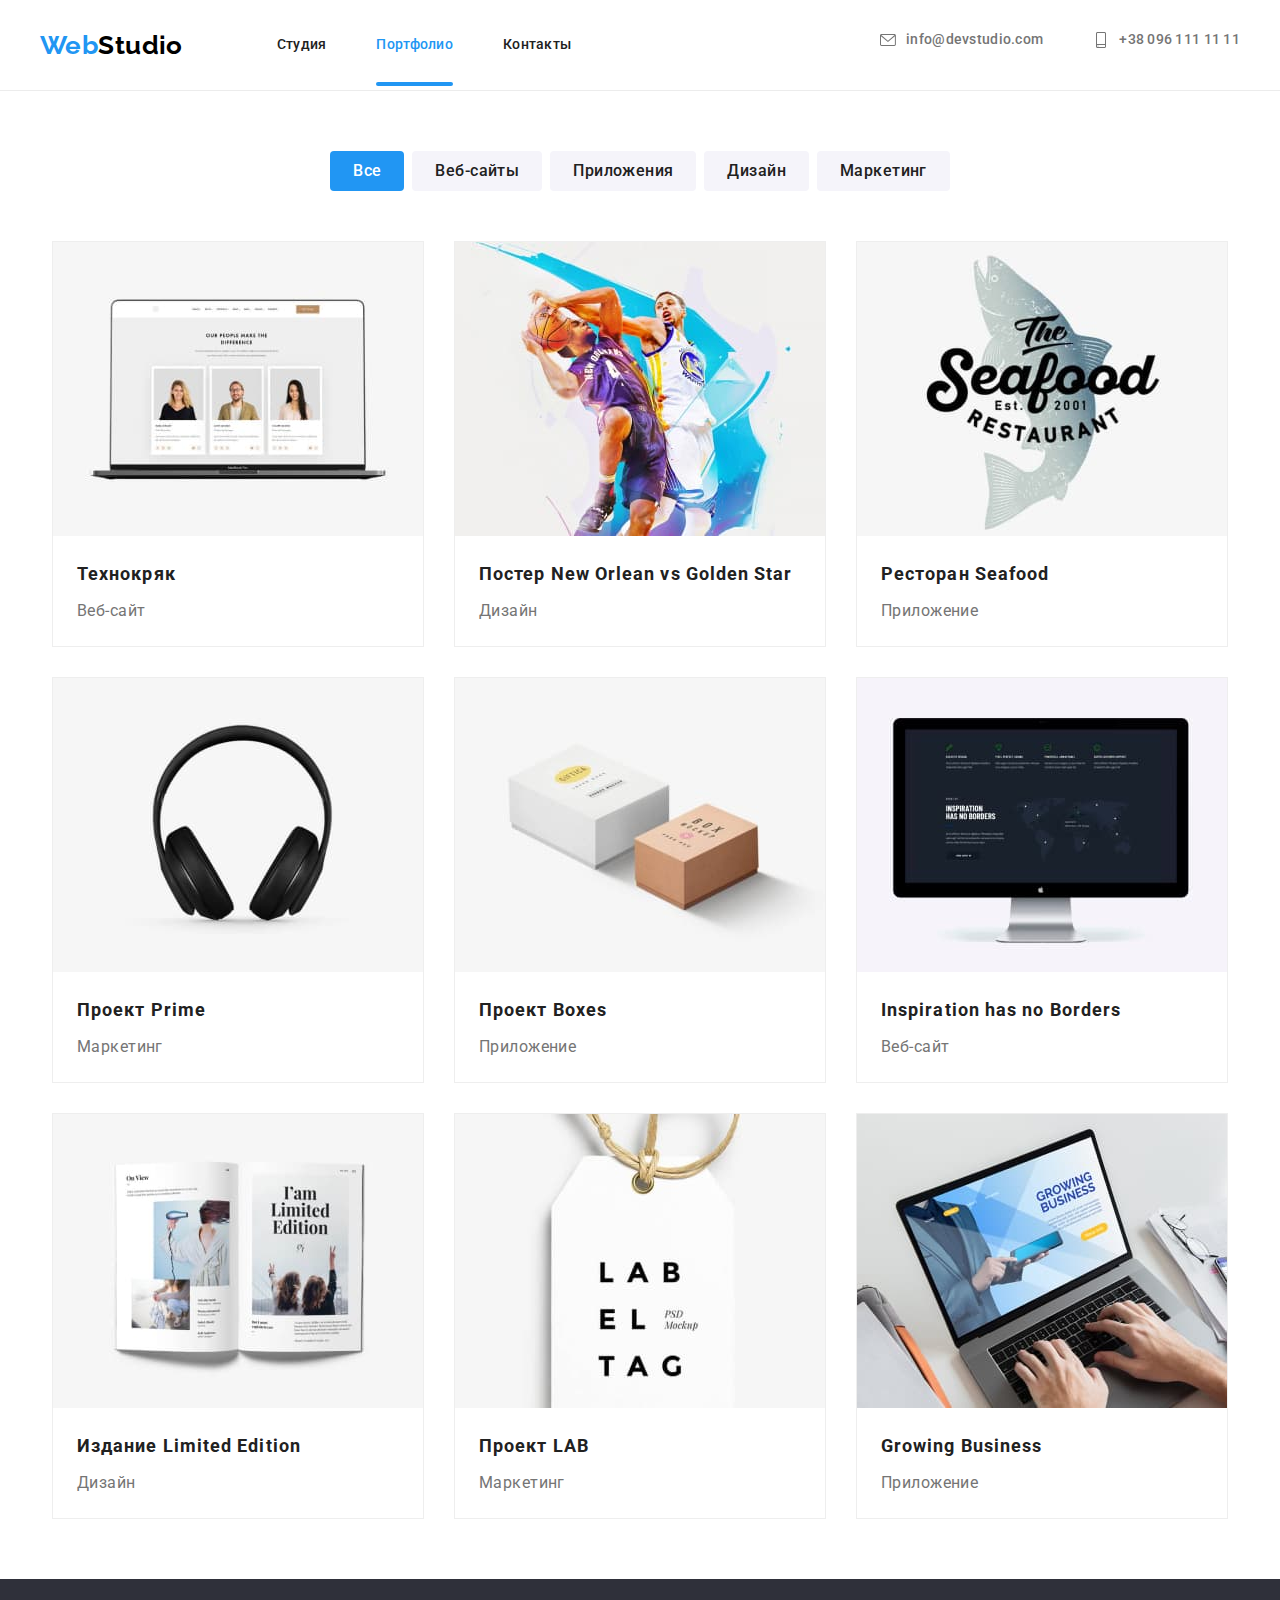
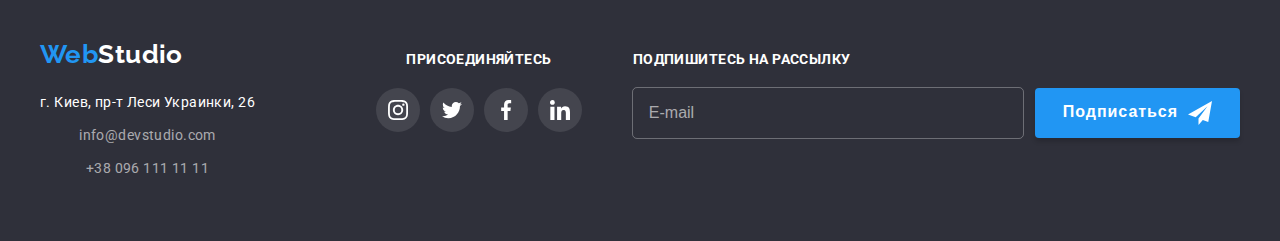
==== portfolio.html @ 72fd88a0 "Корегує адаптування до секції header" ====
<!DOCTYPE html>
<html lang="ru">

<head>
    <meta charset="UTF-8">
    <meta http-equiv="X-UA-Compatible" content="IE=edge">
    <meta name="viewport" content="width=device-width, initial-scale=1.0">
    <title>Portfolio</title>
    <!-- Project fonts -->
    <!-- <link rel="stylesheet" href="./css/fonts.css"> -->
    <link rel="preconnect" href="https://fonts.googleapis.com">
    <link rel="preconnect" href="https://fonts.gstatic.com" crossorigin>
    <link
        href="https://fonts.googleapis.com/css2?family=Raleway:wght@700&family=Roboto:wght@400;500;700;900&display=swap"
        rel="stylesheet">

    <!-- Custom styles -->
    <!-- <link rel="stylesheet" href="./css/styles.css"> -->
    <link rel="stylesheet" href="./css/main.min.css">
</head>

<body>
    <!-- Шапка -->
    <header class="header">
        <div class="container header__container">
            <a class="logo header__logo" href="./index.html">Web<span class="logo--black">Studio</span></a>
            <nav class="navigation">
                <ul class="navigation__list list">
                    <li class="navigation__item">
                        <a class="navigation__link link" href="./index.html">
                            Студия
                        </a>
                    </li>
                    <li class="navigation__item">
                        <a class="navigation__link navigation__link--current link" href="./portfolio.html">Портфолио</a>
                    </li>
                    <li class="navigation__item">
                        <a class="navigation__link link" href="">Контакты</a>
                    </li>
                </ul>
            </nav>
            <ul class="header__contact list">
                <li class="header__item">
                    <a class="header__link link" href="mailto:info@devstudio.com">
                        <svg class="header__icon" width="16" height="16">
                            <use href="./images/icon/sprite.svg#envelop"></use>
                        </svg>
                        info@devstudio.com
                    </a>
                </li>
                <li class="header__item">
                    <a class="header__link link" href="tel:+380961111111">
                        <svg class="header__icon" width="16" height="16">
                            <use href="./images/icon/sprite.svg#smartphone" width="16" height="16"></use>
                        </svg>
                        +38 096 111 11 11
                    </a>
                </li>
            </ul>
            <!-- header-menu -->
            <button class="btn menu-btn" type="button" aria-label="Меню" data-menu-button>
                <svg class="header__menu-icon" width="40" height="40">
                    <use href="./images/icon/sprite.svg#menu"></use>
                    <!-- <use href="./images/icon/sprite.svg#modal-btn"></use> -->
                </svg>
                <svg class="header__cross-icon" width="18" height="18">
                    <use href="./images/icon/sprite.svg#modal-btn"></use>
                </svg>
            </button>
            <div class="menu-container">
                <ul class="menu-navigation list">
                    <li class="menu-navigation__item ">
                        <a href="./index.html"
                            class="link menu-navigation__link menu-navigation__link--current">Студия</a>
                    </li>
                    <li class="menu-navigation__item">
                        <a href="./portfolio.html" class="link menu-navigation__link">Портфолио</a>
                    </li>
                    <li class="menu-navigation__item">
                        <a href="" class="link menu-navigation__link">Контакты</a>
                    </li>
                </ul>
                <ul class="menu-contact list">
                    <li class="menu-contact__item">
                        <a href="tel:+380961111111" class="link menu-contact__link">+38 096 111 11 11</a>
                    </li>
                    <li class="menu-navigation__item ">
                        <a href="mailto:info@devstudio.com"
                            class="link menu-contact__link menu-navigation__link--mail">info@devstudio.com</a>
                    </li>
                </ul>
                <ul class="menu-socials list">
                    <li class="menu-socials__item">
                        <a href="" class="link menu-socials__link">Instagram</a>
                    </li>
                    <li class="menu-socials__item">
                        <a href="" class="link menu-socials__link">Twitter</a>
                    </li>
                    <li class="menu-socials__item">
                        <a href="" class="link menu-socials__link">Facebook</a>
                    </li>
                    <li class="menu-socials__item">
                        <a href="" class="link menu-socials__link">LinkedIn</a>
                    </li>
                </ul>
            </div>
        </div>
    </header>
    <main>
        <!-- Портфолио -->
        <section class="portfolio section">
            <div class="container portfolio-container">
                <h1 class="hidden">Портфолио</h1>
                <ul class="list list-button">
                    <li class="item"><button class="btn current-portfolio portfolio-btn" type="button">Все</button></li>
                    <li class="item"><button class="btn portfolio-btn" type="button">Веб-сайты</button></li>
                    <li class="item"><button class="btn portfolio-btn" type="button">Приложения</button></li>
                    <li class="item"><button class="btn portfolio-btn" type="button">Дизайн</button></li>
                    <li class="item"><button class="btn portfolio-btn" type="button">Маркетинг</button></li>
                </ul>
                <ul class="list list-portfolio">
                    <li class="portfolio-item">
                        <a class="link" href="">
                            <figure class="portfolio-figure">
                                <div class="img-cont-portfolio">
                                    <img src="./images/portfolio/tehnokryak.jpg" alt="Технокряк" width="370">
                                    <p class="img-portfolio-description">Ресурс предлагает комплексные
                                        предложения
                                        с разным
                                        уровнем функционала и сервисов. Все это позволит посетителю получить
                                        исчерпывающие
                                        сведения о компании или частном лице.
                                    </p>
                                </div>

                                <figcaption class="figcaption-portfolio">
                                    <h2 class="title-cards">Технокряк</h2>
                                    <p class="text-cards">Веб-сайт</p>
                                </figcaption>
                            </figure>
                        </a>
                    </li>
                    <li class="portfolio-item">
                        <a class="link" href="">
                            <figure class="portfolio-figure">
                                <div class="img-cont-portfolio">
                                    <img src="./images/portfolio/orlean.jpg" alt="Постер New Orlean vs Golden Star"
                                        width="370">
                                    <p class="img-portfolio-description">Ресурс предлагает комплексные
                                        предложения
                                        с разным
                                        уровнем функционала и сервисов. Все это позволит посетителю получить
                                        исчерпывающие
                                        сведения о компании или частном лице.
                                    </p>
                                </div>
                                <figcaption class="figcaption-portfolio">
                                    <h2 class="title-cards">Постер New Orlean vs Golden Star</h2>
                                    <p class="text-cards">Дизайн</p>
                                </figcaption>
                            </figure>
                        </a>
                    </li>
                    <li class="portfolio-item">
                        <a class="link" href="">
                            <figure class="portfolio-figure">
                                <div class="img-cont-portfolio">
                                    <img src="./images/portfolio/seafood.jpg" alt="Ресторан Seafood" width="370">
                                    <p class="img-portfolio-description">Ресурс предлагает комплексные
                                        предложения
                                        с разным
                                        уровнем функционала и сервисов. Все это позволит посетителю получить
                                        исчерпывающие
                                        сведения о компании или частном лице.
                                    </p>
                                </div>

                                <figcaption class="figcaption-portfolio">
                                    <h2 class="title-cards">Ресторан Seafood</h2>
                                    <p class="text-cards">Приложение</p>
                                </figcaption>
                            </figure>
                        </a>
                    </li>
                    <li class="portfolio-item">
                        <a class="link" href="">
                            <figure class="portfolio-figure">
                                <div class="img-cont-portfolio">
                                    <img src="./images/portfolio/prime.jpg" alt="Проект Prime" width="370">
                                    <p class="img-portfolio-description">Ресурс предлагает комплексные
                                        предложения
                                        с разным
                                        уровнем функционала и сервисов. Все это позволит посетителю получить
                                        исчерпывающие
                                        сведения о компании или частном лице.
                                    </p>
                                </div>
                                <figcaption class="figcaption-portfolio">
                                    <h2 class="title-cards">Проект Prime</h2>
                                    <p class="text-cards">Маркетинг</p>
                                </figcaption>
                            </figure>
                        </a>
                    </li>
                    <li class="portfolio-item">
                        <a class="link" href="">
                            <figure class="portfolio-figure">
                                <div class="img-cont-portfolio">
                                    <img src="./images/portfolio/boxes.jpg" alt="Проект Boxes" width="370">
                                    <p class="img-portfolio-description">Ресурс предлагает комплексные
                                        предложения
                                        с разным
                                        уровнем функционала и сервисов. Все это позволит посетителю получить
                                        исчерпывающие
                                        сведения о компании или частном лице.
                                    </p>
                                </div>
                                <figcaption class="figcaption-portfolio">
                                    <h2 class="title-cards">Проект Boxes</h2>
                                    <p class="text-cards">Приложение</p>
                                </figcaption>
                            </figure>
                        </a>
                    </li>
                    <li class="portfolio-item">
                        <a class="link" href="">
                            <figure class="portfolio-figure">
                                <div class="img-cont-portfolio">
                                    <img src="./images/portfolio/borders.jpg" alt="Inspiration has no Borders"
                                        width="370">
                                    <p class="img-portfolio-description">Ресурс предлагает комплексные
                                        предложения
                                        с разным
                                        уровнем функционала и сервисов. Все это позволит посетителю получить
                                        исчерпывающие
                                        сведения о компании или частном лице.
                                    </p>
                                </div>
                                <figcaption class="figcaption-portfolio">
                                    <h2 class="title-cards">Inspiration has no Borders</h2>
                                    <p class="text-cards">Веб-сайт</p>
                                </figcaption>
                            </figure>
                        </a>
                    </li>
                    <li class="portfolio-item">
                        <a class="link" href="">
                            <figure class="portfolio-figure">
                                <div class="img-cont-portfolio">
                                    <img src="./images/portfolio/limited.jpg" alt="Издание Limited Edition" width="370">
                                    <p class="img-portfolio-description">Ресурс предлагает комплексные
                                        предложения
                                        с разным
                                        уровнем функционала и сервисов. Все это позволит посетителю получить
                                        исчерпывающие
                                        сведения о компании или частном лице.
                                    </p>
                                </div>

                                <figcaption class="figcaption-portfolio">
                                    <h2 class="title-cards">Издание Limited Edition</h2>
                                    <p class="text-cards">Дизайн</p>
                                </figcaption>
                            </figure>
                        </a>
                    </li>
                    <li class="portfolio-item">
                        <a class="link" href="">
                            <figure class="portfolio-figure">
                                <div class="img-cont-portfolio">
                                    <img src="./images/portfolio/lab.jpg" alt="Проект LAB" width="370">
                                    <p class="img-portfolio-description">Ресурс предлагает комплексные
                                        предложения
                                        с разным
                                        уровнем функционала и сервисов. Все это позволит посетителю получить
                                        исчерпывающие
                                        сведения о компании или частном лице.
                                    </p>
                                </div>

                                <figcaption class="figcaption-portfolio">
                                    <h2 class="title-cards">Проект LAB</h2>
                                    <p class="text-cards">Маркетинг</p>
                                </figcaption>
                            </figure>
                        </a>
                    </li>
                    <li class="portfolio-item">
                        <a class="link" href="">
                            <figure class="portfolio-figure">
                                <div class="img-cont-portfolio">
                                    <img src="./images/portfolio/growing.jpg" alt="Growing Business" width="370">
                                    <p class="img-portfolio-description">Ресурс предлагает комплексные
                                        предложения
                                        с разным
                                        уровнем функционала и сервисов. Все это позволит посетителю получить
                                        исчерпывающие
                                        сведения о компании или частном лице.
                                    </p>
                                </div>
                                <figcaption class="figcaption-portfolio">
                                    <h2 class="title-cards">Growing Business</h2>
                                    <p class="text-cards">Приложение</p>
                                </figcaption>
                            </figure>
                        </a>
                    </li>
                </ul>
            </div>

        </section>
    </main>
    <!-- Підвал -->
    <footer class="footer">
        <div class="container">
            <div class="footer-container">
                <div class="footer-container-address">
                    <a href="./index.html" class="logo">Web<span class="logo--white">Studio</span></a>
                    <ul class="list footer-list-address">
                        <li class="item">
                            <address class="footer-address">г. Киев, пр-т Леси Украинки, 26</address>
                        </li>
                        <li class="item"><a class="link link-contact-footer"
                                href="mailto:info@devstudio.com">info@devstudio.com</a></li>
                        <li class="item"><a class="link link-contact-footer" href="tel:+380961111111">+38 096 111 11
                                11</a>
                        </li>
                    </ul>
                </div>
                <div class="social-networks-footer">
                    <h2 class="footer-title">присоединяйтесь</h2>
                    <ul class="list list-footer-icons">
                        <li class="item item-footer-icons">
                            <a class="link-footer-icons" href="">
                                <svg width="20" height="20">
                                    <use href="./images/icon/sprite.svg#instagram"></use>
                                </svg>
                            </a>
                        </li>
                        <li class="item item-footer-icons">
                            <a class="link-footer-icons" href="">
                                <svg width="20" height="20">
                                    <use href="./images/icon/sprite.svg#twitter"></use>
                                </svg>
                            </a>
                        </li>
                        <li class="item item-footer-icons">
                            <a class="link-footer-icons" href="">
                                <svg width="20" height="20">
                                    <use href="./images/icon/sprite.svg#facebook"></use>
                                </svg>
                            </a>
                        </li>
                        <li class="item item-footer-icons">
                            <a class="link-footer-icons" href="">
                                <svg width="20" height="20">
                                    <use href="./images/icon/sprite.svg#linkedin"></use>
                                </svg>
                            </a>
                        </li>

                    </ul>
                </div>
                <form class="footer-form" name="form-subscription">
                    <label class="label-footer" for="footer-form-email">Подпишитесь на рассылку</label>
                    <div class="input-btn-form-footer">
                        <input class="input-footer" type="email" id="footer-form-email" placeholder="E-mail"
                            name="user-subscription">
                        <button class="footer-btn-form" type="submit">
                            Подписаться
                            <svg class="footer-btn-icon-form" width="24" height="24">
                                <use href="./images/icon/sprite-form.svg#iconsend"></use>
                            </svg>
                        </button>
                    </div>
                </form>
            </div>
        </div>
    </footer>
</body>

</html>
---- css/fonts.css ----
/* roboto-regular - latin */
@font-face {
    font-family: 'Roboto';
    font-style: normal;
    font-weight: 400;
    src: local(''),
        url('../fonts/roboto-v30-latin-regular.woff2') format('woff2'),
        /* Chrome 26+, Opera 23+, Firefox 39+ */
        url('../fonts/roboto-v30-latin-regular.woff') format('woff');
    /* Chrome 6+, Firefox 3.6+, IE 9+, Safari 5.1+ */
}

/* roboto-500 - latin */
@font-face {
    font-family: 'Roboto';
    font-style: normal;
    font-weight: 500;
    src: local(''),
        url('../fonts/roboto-v30-latin-500.woff2') format('woff2'),
        /* Chrome 26+, Opera 23+, Firefox 39+ */
        url('../fonts/roboto-v30-latin-500.woff') format('woff');
    /* Chrome 6+, Firefox 3.6+, IE 9+, Safari 5.1+ */
}

/* roboto-700 - latin */
@font-face {
    font-family: 'Roboto';
    font-style: normal;
    font-weight: 700;
    src: local(''),
        url('../fonts/roboto-v30-latin-700.woff2') format('woff2'),
        /* Chrome 26+, Opera 23+, Firefox 39+ */
        url('../fonts/roboto-v30-latin-700.woff') format('woff');
    /* Chrome 6+, Firefox 3.6+, IE 9+, Safari 5.1+ */
}

/* roboto-900 - latin */
@font-face {
    font-family: 'Roboto';
    font-style: normal;
    font-weight: 900;
    src: local(''),
        url('../fonts/roboto-v30-latin-900.woff2') format('woff2'),
        /* Chrome 26+, Opera 23+, Firefox 39+ */
        url('../fonts/roboto-v30-latin-900.woff') format('woff');
    /* Chrome 6+, Firefox 3.6+, IE 9+, Safari 5.1+ */
}

/* raleway-regular - latin */
@font-face {
    font-family: 'Raleway';
    font-style: normal;
    font-weight: 400;
    src: local(''),
        url('../fonts/raleway-v27-latin-regular.woff2') format('woff2'),
        /* Chrome 26+, Opera 23+, Firefox 39+ */
        url('../fonts/raleway-v27-latin-regular.woff') format('woff');
    /* Chrome 6+, Firefox 3.6+, IE 9+, Safari 5.1+ */
}

/* raleway-700 - latin */
@font-face {
    font-family: 'Raleway';
    font-style: normal;
    font-weight: 700;
    src: local(''),
        url('../fonts/raleway-v27-latin-700.woff2') format('woff2'),
        /* Chrome 26+, Opera 23+, Firefox 39+ */
        url('../fonts/raleway-v27-latin-700.woff') format('woff');
    /* Chrome 6+, Firefox 3.6+, IE 9+, Safari 5.1+ */
}
---- css/styles.css ----
/* ======================= */
/*        VARIABLES*/
/* ======================= */
:root {
    /* main */
    --main-color: #757575;
    --white-color: #ffffff;
    --blue-color: #2196F3;
    --black-color: #000000;
    --title-color: #212121;
    --grey-cl-icons: #AFB1B8;
    --background-black-color: #2F303A;
    --bg-grey-cl: #C4C4C4;
    --link-contact-footer: rgba(255, 255, 255, 0.6);
    --bg-cl-footer-icons: rgba(255, 255, 255, 0.1);
    --bg-cl-hero-btn-hover: #188CE8;
    --brd-bot-header: #ECECEC;
    --bg-work-description: rgba(47, 48, 58, 0.8);
    --bg-portfolio-description: rgba(33, 150, 243, 0.9);
    --bg-backdrop: rgba(0, 0, 0, 0.2);
    --border-col-form: rgba(33, 33, 33, 0.2);
    --placeholder-color: rgba(117, 117, 117, 0.5);

    /* portfolio */
    --background-color-portfolio-btn: #F5F4FA;
    --brd-cl-portfolio-fig: #EEEEEE;
    /* Змінна часу */
    --fast-time: 250ms;
    /* Змінна cubic-bezier */
    --easy-in-out: cubic-bezier(0.4, 0, 0.2, 1);





}

/* ================== */
/*        BODY */
/* ================== */
body {
    margin: 0;

    font-family: Roboto, sans-serif;
    /* font-style: normal;
    font-weight: 400; */
    font-size: 14px;
    line-height: 1.71;

    letter-spacing: 0.03em;

    color: var(--main-color);
    background-color: var(--white-color);
}

/* Секції */
.section {
    padding-top: 94px;
    padding-bottom: 94px;
}

/* Контейнер */
.container {
    /* outline: 1px solid red; */
    width: 1200px;

    padding-left: 15px;
    padding-right: 15px;

    margin-left: auto;
    margin-right: auto;
}

/* h1,h2,h3,h4,h5,h6,p / margin: 0 */
h1,
h2,
h3,
h4,
h5,
h6,
p {
    margin: 0;
}

img {
    display: block;
}

/* list */
.list {
    list-style: none;

    margin: 0;
    padding: 0;
}

/* link */
.link {
    text-decoration: none;
}

/* button */
.btn {
    font-family: inherit;
    cursor: pointer;
}

/* Приховані заголовки */
.hidden {
    /* display: none; */
    position: absolute;
    white-space: nowrap;
    width: 1px;
    height: 1px;
    overflow: hidden;
    border: 0;
    padding: 0;
    clip: rect(0 0 0 0);
    clip-path: inset(50%);
    margin: -1px;
}

/* заголовки */
.title {
    font-weight: 700;
    font-size: 36px;
    line-height: 1.17;
    text-align: center;

    color: var(--title-color);
}

/* ================== */
/*        HEADER */
/* ================== */
.header {
    border-bottom: 1px solid var(--brd-bot-header);
}

.header__container {
    display: flex;
    align-items: center;
}

.header__logo {
    margin-right: 94px;
}

.logo {
    font-family: Raleway, sans-serif;
    font-weight: 700;
    font-size: 26px;
    line-height: 1.19;

    text-decoration: none;

    color: var(--blue-color);
}

.logo--black {
    color: var(--black-color);
}

.navigation__list {
    display: flex;
    align-items: center;
}

.navigation__item:not(:last-child) {
    margin-right: 50px;
}

.navigation__link {
    position: relative;

    display: block;
    padding-top: 32px;
    padding-bottom: 32px;

    font-weight: 500;
    line-height: 1.14;
    letter-spacing: 0.02em;

    color: var(--title-color);

    transition: color var(--fast-time) var(--easy-in-out);
}

.navigation__link:focus,
.navigation__link:hover {
    color: var(--blue-color);
    fill: var(--blue-color);
}

/* Підкреслення */
.navigation__link::after {
    position: absolute;

    content: "";
    display: block;
    height: 4px;
    width: 100%;
    background-color: var(--blue-color);

    bottom: -1px;
    left: 0;
    border-radius: 2px;

    opacity: 0;

    transition: opacity var(--fast-time) var(--easy-in-out);
}

.navigation__link:hover::after,
.navigation__link:focus::after {
    opacity: 1;
}

.navigation__link--current {
    color: var(--blue-color);
}

.navigation__link--current::after {
    position: absolute;

    content: "";
    display: block;
    height: 4px;
    width: 100%;
    background-color: var(--blue-color);

    bottom: -1px;
    left: 0;
    border-radius: 2px;

    opacity: 1;
}

/* contact */
.header__contact {
    display: flex;
    margin-left: auto;
}

.header__item:not(:last-child) {
    margin-right: 50px;
}

.header__link {
    display: flex;
    padding-top: 32px;
    padding-bottom: 32px;

    font-weight: 500;

    line-height: 1.14;
    letter-spacing: 0.02em;

    color: var(--main-color);
    fill: var(--main-color);

    transition: color var(--fast-time) var(--easy-in-out);
}

.header__link:focus,
.header__link:hover {
    color: var(--blue-color);
    fill: var(--blue-color);
}

.header__icon {
    margin-right: 10px;
}

/* ================== */
/*       FOOTER */
/* ================== */

.footer {
    /* min-width: 1600px; */
    margin-left: auto;
    margin-right: auto;
    padding-top: 60px;
    padding-bottom: 60px;

    background-color: var(--background-black-color);
}

.footer-list-address {
    margin-top: 20px;
}

.footer-list-address .item:not(:last-child) {
    margin-bottom: 9px;
}

/* Logo */
.logo--white {
    color: var(--white-color);
}

/* address */
.footer-address {
    font-style: normal;
    color: var(--white-color);
}

.link-contact-footer {
    color: var(--link-contact-footer);
}

.footer-container {
    display: flex;
    justify-content: space-between;

}


/* social-networks */
.social-networks-footer {
    margin-top: 12px;

}

.footer-title {

    font-weight: 700;
    font-size: 14px;
    line-height: 1.17;
    text-transform: uppercase;


    color: var(--white-color);

    /* margin-top: 12px; */
    margin-bottom: 20px;
}

.link-footer-icons {
    display: flex;
    justify-content: center;
    align-items: center;
    width: 44px;
    height: 44px;

    background-color: var(--bg-cl-footer-icons);
    border-radius: 50%;
    fill: var(--white-color);

    transition: background-color var(--fast-time) var(--easy-in-out);
}

.link-footer-icons:hover,
.link-footer-icons:focus {
    background-color: var(--blue-color);
    border-radius: 50%;
}

.list-footer-icons {
    display: flex;
    max-height: 44px;

}

.item-footer-icons:not(:last-child) {
    margin-right: 10px;
}

/* footer-form */
.footer-form {
    display: inline-block;

    margin-top: 12px;
    height: 92px;
}

.label-footer {
    display: inline-block;
    margin-bottom: 20px;

    font-weight: 700;
    font-size: 14px;
    line-height: 1.17;
    text-transform: uppercase;


    color: var(--white-color);
}

.input-footer {
    width: 358px;
    max-height: 50px;

    border: none;
    outline: 1px solid rgba(255, 255, 255, 0.3);
    border-radius: 4px;
    background-color: transparent;

    padding: 15px 16px;
    margin-right: 12px;

    color: var(--link-contact-footer);

    font-size: 16px;
    line-height: 1.25;
}


.input-footer::placeholder {
    font-size: 16px;
    line-height: 1.25;


    color: var(--link-contact-footer);
}

.footer-btn-form {
    display: flex;
    align-items: center;
    padding: 10px 28px;
    /* width: 200px; */
    /* height: 50px; */

    box-shadow: 0px 4px 4px rgba(0, 0, 0, 0.15);
    border-radius: 4px;
    border: none;

    background-color: var(--blue-color);
    color: var(--white-color);

    font-weight: 700;
    font-size: 16px;
    line-height: 1.88;
    letter-spacing: 0.06em;

    cursor: pointer;

    transition: background-color var(--fast-time) var(--easy-in-out);
}

.footer-btn-form:focus,
.footer-btn-form:hover {
    background-color: var(--bg-cl-hero-btn-hover);
}

.footer-btn-icon-form {
    margin-left: 10px;
}

.input-btn-form-footer {
    display: flex;
    max-height: 50px;
}


/* =============================================== */
/*                      MAIN */
/* =============================================== */
/* ================== */
/*       HERO */
/* ================== */
.hero {
    max-width: 1600px;

    padding-top: 200px;
    padding-bottom: 200px;
    margin-left: auto;
    margin-right: auto;
    /* min-width: 1600px; */

    background-position: center;
    background-repeat: no-repeat;
    background-size: cover;

    background-color: var(--bg-grey-cl);
    background-image: url(../images/hero/hero-bg.png),
        url(../images/hero/hero-img.png);
}

.hero__container {
    text-align: center;
}

.hero__title {
    margin-bottom: 30px;

    font-weight: 900;
    font-size: 44px;
    line-height: 1.36;

    letter-spacing: 0.06em;
    text-transform: uppercase;

    color: var(--white-color);
}

.hero-btn {
    display: inline-block;

    padding: 10px 32px;
    min-width: 200px;
    border: 1px solid transparent;
    border-radius: 4px;
    text-align: center;


    font-weight: 700;
    font-size: 16px;
    line-height: 1.88;
    letter-spacing: 0.06em;

    color: var(--white-color);

    background-color: var(--blue-color);

    transition: background-color var(--fast-time) var(--easy-in-out);
}

.hero-btn:focus,
.hero-btn:hover {
    background-color: var(--bg-cl-hero-btn-hover);
}

/* ================== */
/*     MODAL-FORM */
/* ================== */
.backdrop {
    position: fixed;
    top: 0;
    left: 0;

    width: 100%;
    height: 100%;
    background-color: var(--bg-backdrop);

    z-index: 10;

    opacity: 1;

    /* visibility: visible; */

    transition: opacity var(--fast-time) var(--easy-in-out),
        visibility var(--fast-time) var(--easy-in-out);
}

.backdrop.is-hidden {
    visibility: hidden;
    opacity: 0;
    pointer-events: none;

}

/* Початковий стан елемента перед анімацією */
.backdrop.is-hidden .modal-wrapper {
    transform: scale(0.3), translate(-50%, -50%);
    opacity: 0;
}

/* Кінцевий стан елемента після анімації */
.backdrop .modal-wrapper {
    transform: scale(1), translate(-50%, -50%);
    opacity: 1;
}

.modal-wrapper {
    position: absolute;
    top: 50%;
    left: 50%;
    transform: translate(-50%, -50%);

    width: 528px;
    height: 581px;

    background-color: var(--white-color);

    box-shadow: 0px 1px 3px rgba(0, 0, 0, 0.12),
        0px 1px 1px rgba(0, 0, 0, 0.14),
        0px 2px 1px rgba(0, 0, 0, 0.2);
    border-radius: 4px;

    transition: transform var(--fast-time) var(--easy-in-out),
        opacity var(--fast-time) var(--easy-in-out);
}

.modal-btn {
    display: flex;
    justify-content: center;
    align-items: center;
    padding: 0;

    position: absolute;
    top: 8px;
    right: 8px;

    border: 1px solid rgba(0, 0, 0, 0.1);
    border-radius: 50%;
    width: 30px;
    height: 30px;

    background-color: var(--white-color);

    transition: fill var(--fast-time) var(--easy-in-out);
}

.modal-btn:hover,
.modal-btn:focus {
    fill: var(--blue-color);
}

/* modal-form */
.modal-form {
    margin-top: 40px;
}

.input-container {
    display: block;
    position: relative;
    width: 448px;
    height: 40px;


    margin-right: auto;
    margin-left: auto;
    margin-bottom: 28px;

}

.label-form {
    display: block;
    text-align: start;
    position: absolute;
    /* top: 13px; */
    left: 42px;
    top: 50%;
    transform: translateY(-50%);

    cursor: pointer;

    font-size: 12px;
    line-height: 1.16;
    letter-spacing: 0.01em;

    transition: transform var(--fast-time) var(--easy-in-out);
}


.input-form {
    padding-left: 42px;

    display: block;
    width: 100%;
    height: 40px;

    z-index: 5;
    border: 0;

    border: 1px solid var(--border-col-form);

    border-radius: 4px;

    cursor: pointer;

    transition: border var(--fast-time) var(--easy-in-out);
}

.input-form:focus {
    border: 1px solid var(--blue-color);
    outline: transparent;
}

.input-form:focus~.input-icon {
    fill: var(--blue-color);
}

.input-form:focus~.label-form,
.input-form:not(:placeholder-shown)~.label-form {

    transform: translate(-42px, -37px);

}

.input-icon {
    display: block;
    position: absolute;
    left: 12px;
    top: 11px;

    z-index: 0;
}

.modal-form__title {
    display: block;

    margin-bottom: 30px;

    font-weight: 700;
    font-size: 20px;
    line-height: 1.17;
}

.textarea-container {
    position: relative;
    width: 448px;

    margin-right: auto;
    margin-left: auto;
    margin-bottom: 20px;

}

.label-form-comment {
    display: block;
    text-align: start;

    position: absolute;
    top: -18px;

    font-size: 12px;
    line-height: 1.16;
    letter-spacing: 0.01em;

    cursor: pointer;
}

.textarea-form-comment {
    display: block;
    text-align: start;
    resize: none;
    width: 100%;
    height: 120px;

    padding: 12px 16px;
    margin-right: auto;
    margin-left: auto;

    border: 1px solid var(--border-col-form);
    border-radius: 4px;

    cursor: pointer;

    transition: border var(--fast-time) var(--easy-in-out);
}

.textarea-form-comment:focus {
    border: 1px solid var(--blue-color);
    outline: transparent;
}

.textarea-form-comment::placeholder {
    font-size: 12px;
    line-height: 14px;
    letter-spacing: 0.01em;

    color: var(--placeholder-color);

}

/* Політика приватності (чекбокс) */
.form-policy-group {
    display: flex;
    align-items: center;
    justify-content: center;

    margin-bottom: 30px;
    cursor: pointer;
}

.checkbox {
    appearance: none;

}

.custom-checkbox {
    display: flex;
    justify-content: center;
    align-items: center;

    margin-right: 7px;

    width: 16px;
    height: 15px;
    outline: 2px solid black;
    outline-offset: -2px;
    border-radius: 2px;

}

.custom-checkbox-icon {
    opacity: 0;
    transition: opacity var(--fast-time) var(--easy-in-out);
}

.checkbox:checked+.custom-checkbox {

    outline: 2px solid var(--blue-color);
}

.checkbox:checked+.custom-checkbox .custom-checkbox-icon {
    opacity: 1;
}

.contract-form {
    font-family: inherit;
    font-size: inherit;
    line-height: inherit;
    letter-spacing: inherit;

    color: var(--blue-color);
}

/* Кнопка */
.form-btn {
    padding: 10px 55px;
    background-color: var(--blue-color);

    color: var(--white-color);
    cursor: pointer;

    font-weight: 700;
    font-size: 16px;
    line-height: 1.86;
    letter-spacing: 0.06em;

    box-shadow: 0px 4px 4px rgba(0, 0, 0, 0.15);
    border-radius: 4px;
    border: none;

    transition: background-color var(--fast-time) var(--easy-in-out);
}

.form-btn:focus,
.form-btn:hover {
    background-color: var(--bg-cl-hero-btn-hover);
}


/* ================== */
/*     BENEFITS */
/* ================== */
.benefits {
    padding-bottom: 0;
}

.benefits-list {
    display: flex;
    justify-content: space-between;
}

.benefits-list__item {
    margin-right: 30px;
    width: 270px;
}

.benefits-list__item:last-child {
    margin-right: 0;
}

.benefits-list__icon {
    display: flex;
    justify-content: center;
    align-items: center;
    width: 100%;
    height: 120px;

    margin-bottom: 30px;

    background-color: var(--background-color-portfolio-btn);
}

.benefits-list__title {
    margin-bottom: 10px;

    font-weight: 700;
    font-size: 14px;
    line-height: 1.14;
    text-transform: uppercase;
    text-align: left;

    color: var(--title-color);
}

/* ================== */
/*    WHAT WE DO */
/* ================== */
.work__title {
    margin-bottom: 50px;
}

.work-list {
    display: flex;
    justify-content: space-between;
}

.work-list__item {
    position: relative;
}

.work-list__item:not(:last-child) {
    margin-right: 30px;
}

.work-list__description {
    display: flex;
    width: 100%;
    height: 70px;
    background-color: var(--bg-work-description);

    justify-content: center;
    align-items: center;

    position: absolute;
    left: 0;
    bottom: 0;

    font-weight: 700;
    font-size: 14px;
    line-height: 1.14;
    text-transform: uppercase;

    color: var(--white-color);
}

/* ================== */
/*      OUR TEAM */
/* ================== */
.list-team {
    display: flex;
    justify-content: space-between;
}

.team {
    /* min-width: 1600px; */

    margin-left: auto;
    margin-right: auto;

    background-color: var(--background-color-portfolio-btn);
}

.figure {
    margin: 0;
    box-shadow: 0px 1px 3px rgba(0, 0, 0, 0.12),
        0px 1px 1px rgba(0, 0, 0, 0.14),
        0px 2px 1px rgba(0, 0, 0, 0.2);
    border-radius: 0px 0px 4px 4px;
    background-color: var(--white-color);
}

.figcaption {
    padding-top: 30px;
    padding-bottom: 30px;
}

.list-team .item:not(:last-child) {
    margin-right: 30px;
}

.list-team .title {
    margin-bottom: 10px;
}

.list-team .text {
    margin-bottom: 16px;
}


/* title */
.title-team {
    margin-bottom: 50px;
}

.list-team .title {
    font-weight: 500;
    font-size: 16px;
    line-height: 1.19;

    text-align: center;

    color: var(--title-color);
}

.text {
    font-size: 16px;
    line-height: 1.19;

    text-align: center;
}

.list-team-icons {
    display: flex;
    width: 206px;
    height: 44px;

    margin-left: auto;
    margin-right: auto;
    justify-content: center;
    align-items: center;

}

.item-icons:not(:last-child) {
    margin-right: 10px;
}

.link-team-icons {
    display: flex;
    justify-content: center;
    align-items: center;

    width: 44px;
    height: 44px;

    border-radius: 50%;

    fill: var(--grey-cl-icons);
    transition: background-color var(--fast-time) var(--easy-in-out),
        fill var(--fast-time) var(--easy-in-out);

}


.link-team-icons:hover,
.link-team-icons:focus {
    fill: var(--white-color);
    background-color: var(--bg-cl-hero-btn-hover);
    border-radius: 50%;
}

/*==================*/
/*      CLIENTS */
/* ================== */

.clients__title {
    margin-bottom: 50px;
}

.logo-list {
    display: flex;
}

.logo-list__link {
    display: flex;
    justify-content: center;
    align-items: center;

    width: 170px;
    height: 92px;


    border: 1px solid #AFB1B8;
    border-radius: 4px;

    fill: var(--grey-cl-icons);


    transition: fill var(--fast-time) var(--easy-in-out),
        border var(--fast-time) var(--easy-in-out);

}

.logo-list__link:hover,
.logo-list__link:focus {
    border: 1px solid var(--blue-color);
    fill: var(--blue-color);
}

.logo-list__item:not(:last-child) {
    margin-right: 30px;
}

/* =============================================== */
/*                      PORTFOLIO */
/* =============================================== */

/* button */
.list-button {
    display: flex;
    justify-content: center;

    margin-bottom: 50px;
}

.portfolio .item:not(:last-child) {
    margin-right: 8px;
}

.portfolio-btn {
    padding: 6px 22px;
    border: 1px solid transparent;
    border-radius: 4px;

    font-weight: 500;
    font-size: 16px;
    line-height: 1.62;

    text-align: center;

    color: var(--title-color);
    background-color: var(--background-color-portfolio-btn);

    transition: background-color var(--fast-time) var(--easy-in-out),
        color var(--fast-time) var(--easy-in-out),
        box-shadow var(--fast-time) var(--easy-in-out);
}

.portfolio-btn:focus,
.portfolio-btn:hover {
    background-color: var(--blue-color);
    color: var(--white-color);
    box-shadow: 0px 3px 1px rgba(0, 0, 0, 0.1),
        0px 1px 2px rgba(0, 0, 0, 0.08),
        0px 2px 2px rgba(0, 0, 0, 0.12);
}

.current-portfolio {
    background-color: var(--blue-color);
    color: var(--white-color);
}

/* cards */
.list-portfolio {
    display: flex;
    flex-wrap: wrap;
    justify-content: center;
}

.figcaption-portfolio {
    padding-top: 20px;
    padding-bottom: 20px;
    padding-left: 24px;
    padding-right: 24px;
}

.portfolio-item {
    position: relative;

    border: 1px solid var(--brd-cl-portfolio-fig);
    margin-right: 30px;
    margin-bottom: 30px;

    background-color: var(--white-color);

    transition: box-shadow var(--fast-time) var(--easy-in-out);
}

.portfolio-item:nth-child(3n) {
    margin-right: 0;
}

.portfolio-item:nth-last-child(-n+3) {
    margin-bottom: 0;
}

.portfolio-item:hover,
.portfolio-item:focus {
    box-shadow: 0px 1px 1px rgba(0, 0, 0, 0.12),
        0px 4px 4px rgba(0, 0, 0, 0.06),
        1px 4px 6px rgba(0, 0, 0, 0.16);
}

.portfolio-figure {

    width: 370px;
    margin: 0;

}

.title-cards {
    margin-bottom: 4px;

    font-weight: 700;
    font-size: 18px;
    line-height: 2;

    letter-spacing: 0.06em;

    color: var(--title-color);
}

.text-cards {
    font-size: 16px;
    line-height: 1.88;

    color: var(--main-color);
}

/* Опис карточок */


.img-portfolio-description {
    position: absolute;
    /* left: 0; */
    /* top: 0; */

    display: flex;
    justify-content: center;
    align-items: center;
    padding-left: 24px;
    padding-right: 24px;

    max-width: 100%;
    height: 294px;

    transition: transform var(--fast-time) var(--easy-in-out);

    background-color: var(--bg-portfolio-description);

    font-size: 18px;
    line-height: 1.56;
    color: var(--white-color);
}


.portfolio-item .link:hover .img-portfolio-description,
.portfolio-item .link:focus .img-portfolio-description {

    transform: translateY(-294px);

}

.img-cont-portfolio {
    position: relative;
    overflow: hidden;
}
---- css/main.min.css ----
:root{--main-color: #757575;--white-color: #ffffff;--blue-color: #2196F3;--black-color: #000000;--title-color: #212121;--grey-cl-icons: #AFB1B8;--background-black-color: #2F303A;--bg-grey-cl: #C4C4C4;--link-contact-footer: rgba(255, 255, 255, 0.6);--bg-cl-footer-icons: rgba(255, 255, 255, 0.1);--bg-cl-hero-btn-hover: #188CE8;--brd-bot-header: #ECECEC;--bg-work-description: rgba(47, 48, 58, 0.8);--bg-portfolio-description: rgba(33, 150, 243, 0.9);--bg-backdrop: rgba(0, 0, 0, 0.2);--border-col-form: rgba(33, 33, 33, 0.2);--placeholder-color: rgba(117, 117, 117, 0.5);--background-color-portfolio-btn: #F5F4FA;--brd-cl-portfolio-fig: #EEEEEE;--fast-time: 250ms;--easy-in-out: cubic-bezier(0.4, 0, 0.2, 1);--main-font-family: Roboto, sans-serif}.hidden{position:absolute;white-space:nowrap;width:1px;height:1px;overflow:hidden;border:0;padding:0;clip:rect(0 0 0 0);-webkit-clip-path:inset(50%);clip-path:inset(50%);margin:-1px}body{margin:0;font-family:var(--main-font-family);font-weight:400;font-size:14px;line-height:1.71;letter-spacing:.03em;color:var(--main-color);background-color:var(--white-color)}.section{padding-top:60px;padding-bottom:60px}.btn{font-family:inherit;cursor:pointer}.title{font-weight:700;font-size:36px;line-height:1.17;text-align:center;color:var(--title-color)}.container{padding-left:15px;padding-right:15px;margin-left:auto;margin-right:auto}@media screen and (min-width: 480px){.container{width:480px}}@media screen and (min-width: 768px){.container{width:768px}}@media screen and (min-width: 1200px){.container{width:1200px}}h1,h2,h3,h4,h5,h6,p{margin:0}img{display:block}.list{list-style:none;margin:0;padding:0}.link{text-decoration:none}.backdrop{position:fixed;top:0;left:0;width:100%;height:100%;background-color:var(--bg-backdrop);z-index:10;opacity:1;-webkit-transition:opacity var(--fast-time) var(--easy-in-out),visibility var(--fast-time) var(--easy-in-out);transition:opacity var(--fast-time) var(--easy-in-out),visibility var(--fast-time) var(--easy-in-out)}.backdrop.is-hidden{visibility:hidden;opacity:0;pointer-events:none}.backdrop.is-hidden .modal-wrapper{-webkit-transform:scale(0.3),translate(-50%, -50%);transform:scale(0.3),translate(-50%, -50%);opacity:0}.backdrop .modal-wrapper{-webkit-transform:scale(1),translate(-50%, -50%);transform:scale(1),translate(-50%, -50%);opacity:1}.modal-wrapper{position:absolute;top:50%;left:50%;-webkit-transform:translate(-50%, -50%);transform:translate(-50%, -50%);width:528px;height:581px;background-color:var(--white-color);-webkit-box-shadow:0px 1px 3px rgba(0,0,0,0.12),0px 1px 1px rgba(0,0,0,0.14),0px 2px 1px rgba(0,0,0,0.2);box-shadow:0px 1px 3px rgba(0,0,0,0.12),0px 1px 1px rgba(0,0,0,0.14),0px 2px 1px rgba(0,0,0,0.2);border-radius:4px;-webkit-transition:opacity var(--fast-time) var(--easy-in-out),-webkit-transform var(--fast-time) var(--easy-in-out);transition:opacity var(--fast-time) var(--easy-in-out),-webkit-transform var(--fast-time) var(--easy-in-out);transition:transform var(--fast-time) var(--easy-in-out),opacity var(--fast-time) var(--easy-in-out);transition:transform var(--fast-time) var(--easy-in-out),opacity var(--fast-time) var(--easy-in-out),-webkit-transform var(--fast-time) var(--easy-in-out)}.modal-btn{display:-webkit-box;display:-ms-flexbox;display:flex;-webkit-box-pack:center;-ms-flex-pack:center;justify-content:center;-webkit-box-align:center;-ms-flex-align:center;align-items:center;padding:0;position:absolute;top:8px;right:8px;border:1px solid rgba(0,0,0,0.1);border-radius:50%;width:30px;height:30px;background-color:var(--white-color);-webkit-transition:fill var(--fast-time) var(--easy-in-out);transition:fill var(--fast-time) var(--easy-in-out)}.modal-btn:hover,.modal-btn:focus{fill:var(--blue-color)}.modal-form{margin-top:40px}.input-container{display:block;position:relative;width:448px;height:40px;margin-right:auto;margin-left:auto;margin-bottom:28px}.label-form{display:block;text-align:start;position:absolute;left:42px;top:50%;-webkit-transform:translateY(-50%);transform:translateY(-50%);cursor:pointer;font-size:12px;line-height:1.16;letter-spacing:0.01em;-webkit-transition:-webkit-transform var(--fast-time) var(--easy-in-out);transition:-webkit-transform var(--fast-time) var(--easy-in-out);transition:transform var(--fast-time) var(--easy-in-out);transition:transform var(--fast-time) var(--easy-in-out), -webkit-transform var(--fast-time) var(--easy-in-out)}.input-form{padding-left:42px;display:block;width:100%;height:40px;z-index:5;border:0;border:1px solid var(--border-col-form);border-radius:4px;cursor:pointer;-webkit-transition:border var(--fast-time) var(--easy-in-out);transition:border var(--fast-time) var(--easy-in-out)}.input-form:focus{border:1px solid var(--blue-color);outline:transparent}.input-form:focus ~ .input-icon{fill:var(--blue-color)}.input-form:focus ~ .label-form,.input-form:not(:placeholder-shown) ~ .label-form{-webkit-transform:translate(-42px, -37px);transform:translate(-42px, -37px)}.input-icon{display:block;position:absolute;left:12px;top:11px;z-index:0}.modal-form__title{display:block;margin-bottom:30px;font-weight:700;font-size:20px;line-height:1.17}.textarea-container{position:relative;width:448px;margin-right:auto;margin-left:auto;margin-bottom:20px}.label-form-comment{display:block;text-align:start;position:absolute;top:-18px;font-size:12px;line-height:1.16;letter-spacing:0.01em;cursor:pointer}.textarea-form-comment{display:block;text-align:start;resize:none;width:100%;height:120px;padding:12px 16px;margin-right:auto;margin-left:auto;border:1px solid var(--border-col-form);border-radius:4px;cursor:pointer;-webkit-transition:border var(--fast-time) var(--easy-in-out);transition:border var(--fast-time) var(--easy-in-out)}.textarea-form-comment:focus{border:1px solid var(--blue-color);outline:transparent}.textarea-form-comment::-webkit-input-placeholder{font-size:12px;line-height:14px;letter-spacing:0.01em;color:var(--placeholder-color)}.textarea-form-comment:-ms-input-placeholder{font-size:12px;line-height:14px;letter-spacing:0.01em;color:var(--placeholder-color)}.textarea-form-comment::-ms-input-placeholder{font-size:12px;line-height:14px;letter-spacing:0.01em;color:var(--placeholder-color)}.textarea-form-comment::placeholder{font-size:12px;line-height:14px;letter-spacing:0.01em;color:var(--placeholder-color)}.form-policy-group{display:-webkit-box;display:-ms-flexbox;display:flex;-webkit-box-align:center;-ms-flex-align:center;align-items:center;-webkit-box-pack:center;-ms-flex-pack:center;justify-content:center;margin-bottom:30px;cursor:pointer}.checkbox{-webkit-appearance:none;-moz-appearance:none;appearance:none}.custom-checkbox{display:-webkit-box;display:-ms-flexbox;display:flex;-webkit-box-pack:center;-ms-flex-pack:center;justify-content:center;-webkit-box-align:center;-ms-flex-align:center;align-items:center;margin-right:7px;width:16px;height:15px;outline:2px solid black;outline-offset:-2px;border-radius:2px}.custom-checkbox-icon{opacity:0;-webkit-transition:opacity var(--fast-time) var(--easy-in-out);transition:opacity var(--fast-time) var(--easy-in-out)}.checkbox:checked+.custom-checkbox{outline:2px solid var(--blue-color)}.checkbox:checked+.custom-checkbox .custom-checkbox-icon{opacity:1}.contract-form{font-family:inherit;font-size:inherit;line-height:inherit;letter-spacing:inherit;color:var(--blue-color)}.form-btn{padding:10px 55px;background-color:var(--blue-color);color:var(--white-color);cursor:pointer;font-weight:700;font-size:16px;line-height:1.86;letter-spacing:0.06em;-webkit-box-shadow:0px 4px 4px rgba(0,0,0,0.15);box-shadow:0px 4px 4px rgba(0,0,0,0.15);border-radius:4px;border:none;-webkit-transition:background-color var(--fast-time) var(--easy-in-out);transition:background-color var(--fast-time) var(--easy-in-out)}.form-btn:focus,.form-btn:hover{background-color:var(--bg-cl-hero-btn-hover)}.logo{font-family:Raleway, sans-serif;font-weight:700;font-size:26px;line-height:1.19;text-decoration:none;color:var(--blue-color)}.logo--black{color:var(--black-color)}.logo--white{color:var(--white-color)}.logo--center{display:block;text-align:center}.header{border-bottom:1px solid var(--brd-bot-header)}.header__container{display:-webkit-box;display:-ms-flexbox;display:flex;-webkit-box-align:center;-ms-flex-align:center;align-items:center;position:relative}@media screen and (max-width: 1199px){.header__container{-webkit-box-pack:justify;-ms-flex-pack:justify;justify-content:space-between}}@media screen and (min-width: 1200px){.header__logo{margin-right:94px}}@media screen and (max-width: 768px){.navigation{display:none}}.navigation__list{display:-webkit-box;display:-ms-flexbox;display:flex;-webkit-box-align:center;-ms-flex-align:center;align-items:center}.navigation__item:not(:last-child){margin-right:50px}.navigation__link{position:relative;display:block;padding-top:32px;padding-bottom:32px;font-weight:500;font-size:inherit;line-height:1.14;letter-spacing:.02em;color:var(--title-color);-webkit-transition:color var(--fast-time) var(--easy-in-out);transition:color var(--fast-time) var(--easy-in-out)}.navigation__link:focus,.navigation__link:hover{color:var(--blue-color);fill:var(--blue-color)}.navigation__link::after{position:absolute;content:"";display:block;height:4px;width:100%;background-color:var(--blue-color);bottom:-1px;left:0;border-radius:2px;opacity:0;-webkit-transition:opacity var(--fast-time) var(--easy-in-out);transition:opacity var(--fast-time) var(--easy-in-out)}.navigation__link:hover::after,.navigation__link:focus::after{opacity:1}.navigation__link--current{color:var(--blue-color)}.navigation__link--current::after{position:absolute;content:"";display:block;height:4px;width:100%;background-color:var(--blue-color);bottom:-1px;left:0;border-radius:2px;opacity:1}@media screen and (max-width: 768px){.header__contact{display:none}}@media screen and (min-width: 1200px){.header__contact{display:-webkit-box;display:-ms-flexbox;display:flex;margin-left:auto}}.header__item:not(:last-child){margin-bottom:10px}@media screen and (min-width: 1200px){.header__item:not(:last-child){margin-right:50px}}.header__link{display:-webkit-box;display:-ms-flexbox;display:flex;-webkit-box-align:center;-ms-flex-align:center;align-items:center;font-weight:500;font-size:inherit;line-height:1.14;letter-spacing:.02em;color:var(--main-color);fill:var(--main-color);-webkit-transition:color var(--fast-time) var(--easy-in-out);transition:color var(--fast-time) var(--easy-in-out)}@media screen and (min-width: 1200px){.header__link{padding-top:32px;padding-bottom:32px}}.header__link:focus,.header__link:hover{color:var(--blue-color);fill:var(--blue-color)}.header__icon{margin-right:10px}.menu-btn{border:0;background-color:var(--white-color);padding:0;display:block;width:40px;height:40px;position:relative;z-index:10;color:var(--blue-color);-webkit-transition:fill var(--fast-time) var(--easy-in-out);transition:fill var(--fast-time) var(--easy-in-out)}@media screen and (min-width: 768px){.menu-btn{display:none}}.menu-btn .header__cross-icon{display:none}.menu-btn:hover,.menu-btn:focus .header__menu-icon{fill:var(--blue-color)}.menu-btn:hover,.menu-btn:focus .header__cross-icon{fill:var(--blue-color)}.menu-btn.is-open .header__cross-icon{display:block}.menu-btn.is-open .header__menu-icon{display:none}@media screen and (max-width: 768px){.menu-btn.is-open ~ .menu-container{display:block;-webkit-transform:translateX(0);transform:translateX(0);-webkit-transition:-webkit-transform var(--fast-time) var(--easy-in-out);transition:-webkit-transform var(--fast-time) var(--easy-in-out);transition:transform var(--fast-time) var(--easy-in-out);transition:transform var(--fast-time) var(--easy-in-out), -webkit-transform var(--fast-time) var(--easy-in-out)}}.menu-btn ~ .menu-container{-webkit-transition:-webkit-transform var(--fast-time) var(--easy-in-out);transition:-webkit-transform var(--fast-time) var(--easy-in-out);transition:transform var(--fast-time) var(--easy-in-out);transition:transform var(--fast-time) var(--easy-in-out), -webkit-transform var(--fast-time) var(--easy-in-out)}.menu-btn.is-open{top:0}.header__cross-icon{position:absolute;left:11px;top:11px}.menu-container{position:absolute;top:0;-webkit-transform:translateX(-800px);transform:translateX(-800px);padding:48px 40px;background-color:var(--white-color);width:100%;height:100wv}@media screen and (min-width: 768px){.menu-container{display:none}}.menu-navigation{margin-bottom:302px}.menu-navigation__item:not(:last-child){margin-bottom:32px}.menu-navigation__link{font-weight:500;font-size:40px;line-height:1.17;letter-spacing:.02em;color:var(--title-color);-webkit-transition:color var(--fast-time) var(--easy-in-out);transition:color var(--fast-time) var(--easy-in-out)}.menu-navigation__link:hover,.menu-navigation__link:focus{color:var(--blue-color)}.menu-navigation__link--current{color:var(--blue-color)}.menu-contact{margin-bottom:64px}.menu-contact__item:not(:last-child){margin-bottom:32px}.menu-contact__link{font-weight:500;font-size:34px;line-height:1.17;letter-spacing:.02em;color:var(--blue-color)}.menu-navigation__link--mail{font-weight:500;font-size:24px;line-height:1.17;letter-spacing:.02em;color:var(--main-color)}.menu-socials{display:-webkit-box;display:-ms-flexbox;display:flex;-ms-flex-wrap:wrap;flex-wrap:wrap}.menu-socials__item:not(:last-child){border-right:1px solid rgba(33,33,33,0.2);padding-right:10px}.menu-socials__item{padding-left:10px}.menu-socials__item:first-child{padding-left:0}.menu-socials__link{font-weight:500;font-size:18px;line-height:1.22;letter-spacing:.02em;color:var(--blue-color)}.hero{max-width:1600px;padding-top:200px;padding-bottom:200px;margin-left:auto;margin-right:auto;background-position:center;background-repeat:no-repeat;background-size:cover;background-color:var(--bg-grey-cl);background-image:url(../images/hero/hero-bg.png),url(../images/hero/hero-img.png)}.hero__container{text-align:center}.hero__title{margin-bottom:30px;font-weight:900;font-size:44px;line-height:1.36;letter-spacing:.06em;text-transform:uppercase;color:var(--white-color)}.hero-btn{display:inline-block;padding:10px 32px;min-width:200px;border:1px solid transparent;border-radius:4px;text-align:center;font-weight:700;font-size:16px;line-height:1.88;letter-spacing:.06em;color:var(--white-color);background-color:var(--blue-color);-webkit-transition:background-color var(--fast-time) var(--easy-in-out);transition:background-color var(--fast-time) var(--easy-in-out)}.hero-btn:focus,.hero-btn:hover{background-color:var(--bg-cl-hero-btn-hover)}@media screen and (min-width: 768px){.benefits-list{display:-webkit-box;display:-ms-flexbox;display:flex;-ms-flex-wrap:wrap;flex-wrap:wrap;margin:-15px}}@media screen and (max-width: 767px){.benefits-list__item{margin-bottom:30px}}@media screen and (min-width: 768px){.benefits-list__item{margin:15px;width:calc((100% - 2 * 30px) / 2)}}@media screen and (min-width: 1200px){.benefits-list__item{-ms-flex-wrap:nowrap;flex-wrap:nowrap;width:calc((100% - 3 * 30px) / 4);max-width:270px}}@media screen and (max-width: 768px){.benefits-list__item:last-child{margin-bottom:0}}.benefits-list__icon{display:-webkit-box;display:-ms-flexbox;display:flex;-webkit-box-pack:center;-ms-flex-pack:center;justify-content:center;-webkit-box-align:center;-ms-flex-align:center;align-items:center;width:100%;height:120px;margin-bottom:30px;background-color:var(--background-color-portfolio-btn)}.benefits-list__title{margin-bottom:10px;font-weight:700;font-size:inherit;line-height:1.14;letter-spacing:inherit;text-transform:uppercase;text-align:center;color:var(--title-color)}@media screen and (min-width: 768px){.benefits-list__title{text-align:start}}.work__title{margin-bottom:50px}.work-list{display:-webkit-box;display:-ms-flexbox;display:flex;-webkit-box-pack:justify;-ms-flex-pack:justify;justify-content:space-between}.work-list__item{position:relative}.work-list__item:not(:last-child){margin-right:30px}.work-list__description{display:-webkit-box;display:-ms-flexbox;display:flex;width:100%;height:70px;background-color:var(--bg-work-description);-webkit-box-pack:center;-ms-flex-pack:center;justify-content:center;-webkit-box-align:center;-ms-flex-align:center;align-items:center;position:absolute;left:0;bottom:0;font-weight:700;font-size:inherit;line-height:1.14;letter-spacing:inherit;text-transform:uppercase;color:var(--white-color)}@media screen and (min-width: 768px){.list-team{display:-webkit-box;display:-ms-flexbox;display:flex;-ms-flex-wrap:wrap;flex-wrap:wrap;margin:-15px}}@media screen and (min-width: 768px){.list-team .item{margin:15px;width:calc((100% - 2 * 30px) / 2)}}@media screen and (min-width: 1200px){.list-team .item{margin:15px;width:calc((100% - 3 * 30px) / 4);max-width:270px}}.list-team .item:not(:last-child){margin-bottom:30px}.list-team .title{margin-bottom:10px}.list-team .text{margin-bottom:16px}.list-team .title{font-weight:500;font-size:16px;line-height:1.19;letter-spacing:inherit;text-align:center;color:var(--title-color)}.team{margin-left:auto;margin-right:auto;background-color:var(--background-color-portfolio-btn)}.figure{margin:0;-webkit-box-shadow:0px 1px 3px rgba(0,0,0,0.12),0px 1px 1px rgba(0,0,0,0.14),0px 2px 1px rgba(0,0,0,0.2);box-shadow:0px 1px 3px rgba(0,0,0,0.12),0px 1px 1px rgba(0,0,0,0.14),0px 2px 1px rgba(0,0,0,0.2);border-radius:0px 0px 4px 4px;background-color:var(--white-color)}.figcaption{padding-top:30px;padding-bottom:24px}.title-team{margin-bottom:50px}.text{font-weight:inherit;font-size:16px;line-height:1.19;letter-spacing:inherit;text-align:center}.list-team-icons{display:-webkit-box;display:-ms-flexbox;display:flex;width:206px;height:44px;margin-left:auto;margin-right:auto;-webkit-box-pack:center;-ms-flex-pack:center;justify-content:center;-webkit-box-align:center;-ms-flex-align:center;align-items:center}.item-icons:not(:last-child){margin-right:10px}.link-team-icons{display:-webkit-box;display:-ms-flexbox;display:flex;-webkit-box-pack:center;-ms-flex-pack:center;justify-content:center;-webkit-box-align:center;-ms-flex-align:center;align-items:center;width:44px;height:44px;border-radius:50%;fill:var(--grey-cl-icons);-webkit-transition:background-color var(--fast-time) var(--easy-in-out),fill var(--fast-time) var(--easy-in-out);transition:background-color var(--fast-time) var(--easy-in-out),fill var(--fast-time) var(--easy-in-out)}.link-team-icons:hover,.link-team-icons:focus{fill:var(--white-color);background-color:var(--bg-cl-hero-btn-hover);border-radius:50%}.clients__title{margin-bottom:30px}@media screen and (min-width: 1200px){.clients__title{margin-bottom:50px}}.logo-list{display:-webkit-box;display:-ms-flexbox;display:flex;-ms-flex-wrap:wrap;flex-wrap:wrap;margin:-15px}.logo-list__item{margin:15px;width:calc((100% - 2 * 30px) / 2)}@media screen and (min-width: 768px){.logo-list__item{width:calc((100% - 3 * 30px) / 3)}}@media screen and (min-width: 1200px){.logo-list__item{width:calc((100% - 6 * 30px) / 6)}}.logo-list__link{display:-webkit-box;display:-ms-flexbox;display:flex;-webkit-box-pack:center;-ms-flex-pack:center;justify-content:center;-webkit-box-align:center;-ms-flex-align:center;align-items:center;width:100%;height:92px;border:1px solid #AFB1B8;border-radius:4px;fill:var(--grey-cl-icons);-webkit-transition:fill var(--fast-time) var(--easy-in-out),border var(--fast-time) var(--easy-in-out);transition:fill var(--fast-time) var(--easy-in-out),border var(--fast-time) var(--easy-in-out)}.logo-list__link:hover,.logo-list__link:focus{border:1px solid var(--blue-color);fill:var(--blue-color)}.footer{margin-left:auto;margin-right:auto;padding-top:60px;padding-bottom:60px;background-color:var(--background-black-color)}@media screen and (min-width: 1200px){.footer-container-address{margin-right:70px}}.footer-list-address{margin-top:20px;margin-bottom:60px;text-align:center}@media screen and (min-width: 768px){.footer-list-address{margin-bottom:0}}.footer-list-address .item:not(:last-child){margin-bottom:9px}.footer-address{font-style:normal;color:var(--white-color)}.link-contact-footer{color:var(--link-contact-footer)}@media screen and (min-width: 1200px){.footer-container{display:-webkit-box;display:-ms-flexbox;display:flex;-webkit-box-pack:justify;-ms-flex-pack:justify;justify-content:space-between}}@media screen and (min-width: 768px){.footer-container__tablet{display:-webkit-box;display:-ms-flexbox;display:flex;-ms-flex-pack:distribute;justify-content:space-around;margin-bottom:60px}}@media screen and (min-width: 1200px){.footer-container__tablet{margin-bottom:0}}.social-networks-footer{margin-bottom:60px;text-align:center}@media screen and (min-width: 768px){.social-networks-footer{margin-bottom:0;margin-top:5px}}@media screen and (min-width: 1200px){.social-networks-footer{margin-top:12px}}.footer-title{font-weight:700;font-size:inherit;line-height:1.17;letter-spacing:inherit;text-transform:uppercase;color:var(--white-color);margin-bottom:20px}.link-footer-icons{display:-webkit-box;display:-ms-flexbox;display:flex;-webkit-box-pack:center;-ms-flex-pack:center;justify-content:center;-webkit-box-align:center;-ms-flex-align:center;align-items:center;width:44px;height:44px;background-color:var(--bg-cl-footer-icons);border-radius:50%;fill:var(--white-color);-webkit-transition:background-color var(--fast-time) var(--easy-in-out);transition:background-color var(--fast-time) var(--easy-in-out)}.link-footer-icons:hover,.link-footer-icons:focus{background-color:var(--blue-color);border-radius:50%}.list-footer-icons{display:-webkit-box;display:-ms-flexbox;display:flex;max-height:44px;-webkit-box-pack:center;-ms-flex-pack:center;justify-content:center}.item-footer-icons:not(:last-child){margin-right:10px}.footer-form{display:block;text-align:center}@media screen and (min-width: 1200px){.footer-form{margin-top:12px}}.label-footer{display:inline-block;margin-bottom:20px;font-weight:700;font-size:inherit;line-height:1.17;letter-spacing:inherit;text-transform:uppercase;color:var(--white-color)}@media screen and (min-width: 1200px){.label-footer{display:block;text-align:start}}.input-footer{width:100%;max-height:50px;margin-bottom:20px;max-width:450px;border:none;outline:1px solid rgba(255,255,255,0.3);border-radius:4px;background-color:transparent;padding:15px 16px;color:var(--link-contact-footer);font-size:16px;line-height:1.25}@media screen and (min-width: 1200px){.input-footer{width:358px;margin-bottom:0;margin-right:12px}}.input-footer::-webkit-input-placeholder{font-size:16px;line-height:1.25;color:var(--link-contact-footer)}.input-footer:-ms-input-placeholder{font-size:16px;line-height:1.25;color:var(--link-contact-footer)}.input-footer::-ms-input-placeholder{font-size:16px;line-height:1.25;color:var(--link-contact-footer)}.input-footer::placeholder{font-size:16px;line-height:1.25;color:var(--link-contact-footer)}.footer-btn-form{margin-right:auto;margin-left:auto;display:-webkit-box;display:-ms-flexbox;display:flex;-webkit-box-pack:center;-ms-flex-pack:center;justify-content:center;-webkit-box-align:center;-ms-flex-align:center;align-items:center;padding:10px 28px;-webkit-box-shadow:0px 4px 4px rgba(0,0,0,0.15);box-shadow:0px 4px 4px rgba(0,0,0,0.15);border-radius:4px;border:none;background-color:var(--blue-color);color:var(--white-color);font-weight:700;font-size:16px;line-height:1.88;letter-spacing:.06em;cursor:pointer;-webkit-transition:background-color var(--fast-time) var(--easy-in-out);transition:background-color var(--fast-time) var(--easy-in-out)}.footer-btn-form:focus,.footer-btn-form:hover{background-color:var(--bg-cl-hero-btn-hover)}.footer-btn-icon-form{margin-left:10px}@media screen and (min-width: 1200px){.input-btn-form-footer{display:-webkit-box;display:-ms-flexbox;display:flex;height:50px}}.list-button{display:-webkit-box;display:-ms-flexbox;display:flex;-webkit-box-pack:center;-ms-flex-pack:center;justify-content:center;margin-bottom:50px}.portfolio .item:not(:last-child){margin-right:8px}.portfolio-btn{padding:6px 22px;border:1px solid transparent;border-radius:4px;font-weight:500;font-size:16px;line-height:1.62;letter-spacing:inherit;text-align:center;color:var(--title-color);background-color:var(--background-color-portfolio-btn);-webkit-transition:background-color var(--fast-time) var(--easy-in-out),color var(--fast-time) var(--easy-in-out),-webkit-box-shadow var(--fast-time) var(--easy-in-out);transition:background-color var(--fast-time) var(--easy-in-out),color var(--fast-time) var(--easy-in-out),-webkit-box-shadow var(--fast-time) var(--easy-in-out);transition:background-color var(--fast-time) var(--easy-in-out),color var(--fast-time) var(--easy-in-out),box-shadow var(--fast-time) var(--easy-in-out);transition:background-color var(--fast-time) var(--easy-in-out),color var(--fast-time) var(--easy-in-out),box-shadow var(--fast-time) var(--easy-in-out),-webkit-box-shadow var(--fast-time) var(--easy-in-out)}.portfolio-btn:focus,.portfolio-btn:hover{background-color:var(--blue-color);color:var(--white-color);-webkit-box-shadow:0px 3px 1px rgba(0,0,0,0.1),0px 1px 2px rgba(0,0,0,0.08),0px 2px 2px rgba(0,0,0,0.12);box-shadow:0px 3px 1px rgba(0,0,0,0.1),0px 1px 2px rgba(0,0,0,0.08),0px 2px 2px rgba(0,0,0,0.12)}.current-portfolio{background-color:var(--blue-color);color:var(--white-color)}.list-portfolio{display:-webkit-box;display:-ms-flexbox;display:flex;-ms-flex-wrap:wrap;flex-wrap:wrap;-webkit-box-pack:center;-ms-flex-pack:center;justify-content:center}.figcaption-portfolio{padding-top:20px;padding-bottom:20px;padding-left:24px;padding-right:24px}.portfolio-item{position:relative;border:1px solid var(--brd-cl-portfolio-fig);margin-right:30px;margin-bottom:30px;background-color:var(--white-color);-webkit-transition:-webkit-box-shadow var(--fast-time) var(--easy-in-out);transition:-webkit-box-shadow var(--fast-time) var(--easy-in-out);transition:box-shadow var(--fast-time) var(--easy-in-out);transition:box-shadow var(--fast-time) var(--easy-in-out), -webkit-box-shadow var(--fast-time) var(--easy-in-out)}.portfolio-item:nth-child(3n){margin-right:0}.portfolio-item:nth-last-child(-n+3){margin-bottom:0}.portfolio-item:hover,.portfolio-item:focus{-webkit-box-shadow:0px 1px 1px rgba(0,0,0,0.12),0px 4px 4px rgba(0,0,0,0.06),1px 4px 6px rgba(0,0,0,0.16);box-shadow:0px 1px 1px rgba(0,0,0,0.12),0px 4px 4px rgba(0,0,0,0.06),1px 4px 6px rgba(0,0,0,0.16)}.portfolio-figure{width:370px;margin:0}.title-cards{margin-bottom:4px;font-weight:700;font-size:18px;line-height:2;letter-spacing:.06em;color:var(--title-color)}.text-cards{font-weight:inherit;font-size:16px;line-height:1.88;letter-spacing:inherit;color:var(--main-color)}.img-portfolio-description{position:absolute;display:-webkit-box;display:-ms-flexbox;display:flex;-webkit-box-pack:center;-ms-flex-pack:center;justify-content:center;-webkit-box-align:center;-ms-flex-align:center;align-items:center;padding-left:24px;padding-right:24px;max-width:100%;height:294px;-webkit-transition:-webkit-transform var(--fast-time) var(--easy-in-out);transition:-webkit-transform var(--fast-time) var(--easy-in-out);transition:transform var(--fast-time) var(--easy-in-out);transition:transform var(--fast-time) var(--easy-in-out), -webkit-transform var(--fast-time) var(--easy-in-out);background-color:var(--bg-portfolio-description);font-weight:inherit;font-size:18px;line-height:1.56;letter-spacing:inherit;color:var(--white-color)}.portfolio-item .link:hover .img-portfolio-description,.portfolio-item .link:focus .img-portfolio-description{-webkit-transform:translateY(-294px);transform:translateY(-294px)}.img-cont-portfolio{position:relative;overflow:hidden}
/*# sourceMappingURL=main.min.css.map */
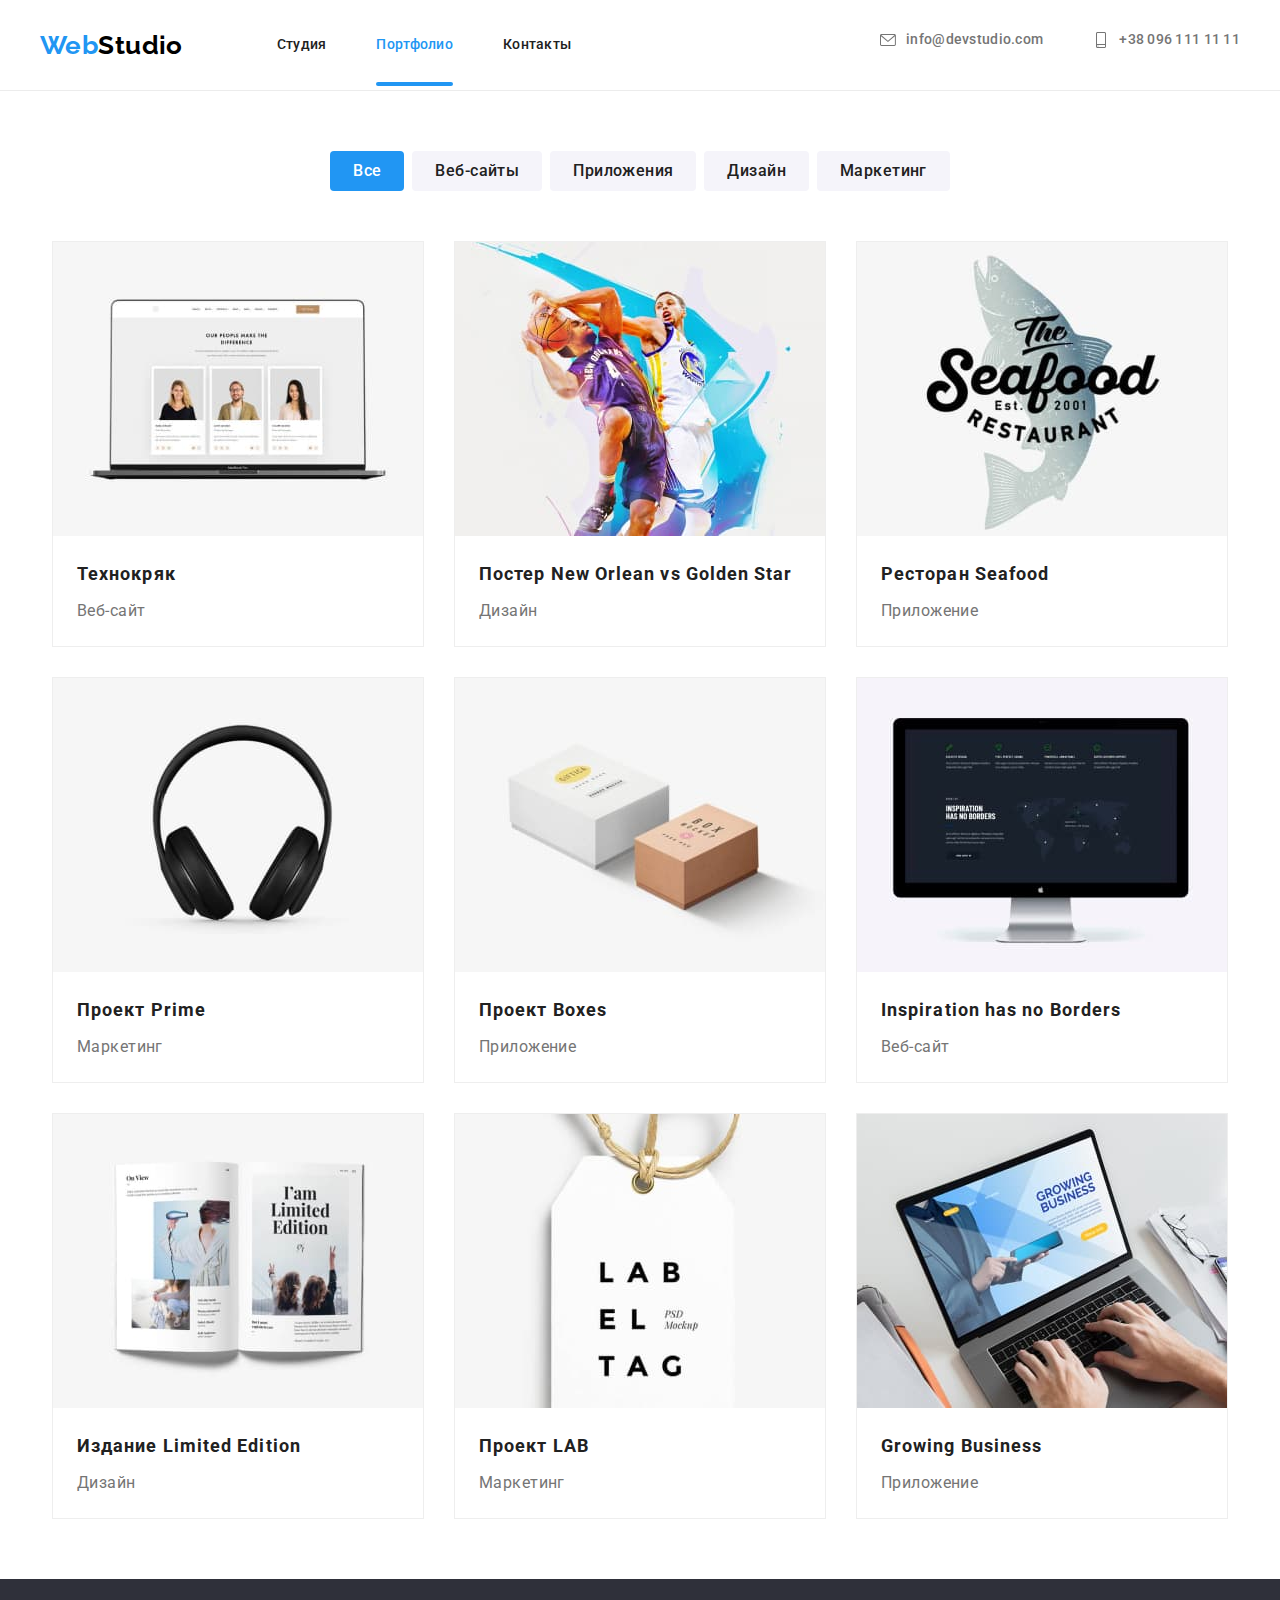
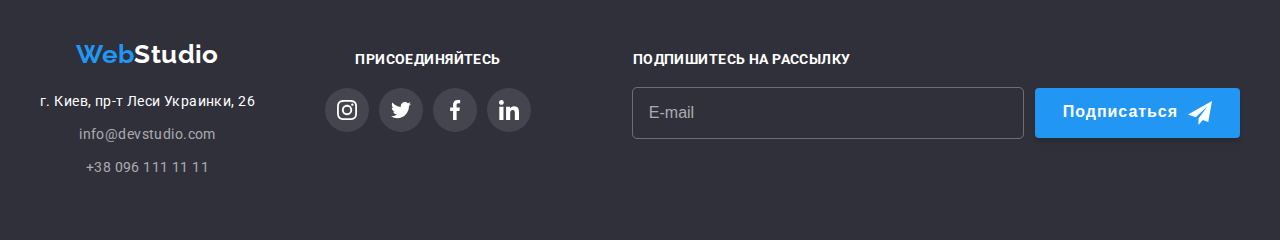
==== commit 4cad1b46: "творює адаптування секції footer до сторінки Портфоліо" ====
--- a/portfolio.html
+++ b/portfolio.html
@@ -70,11 +70,11 @@
             <div class="menu-container">
                 <ul class="menu-navigation list">
                     <li class="menu-navigation__item ">
-                        <a href="./index.html"
-                            class="link menu-navigation__link menu-navigation__link--current">Студия</a>
+                        <a href="./index.html" class="link menu-navigation__link">Студия</a>
                     </li>
                     <li class="menu-navigation__item">
-                        <a href="./portfolio.html" class="link menu-navigation__link">Портфолио</a>
+                        <a href="./portfolio.html"
+                            class="link menu-navigation__link menu-navigation__link--current">Портфолио</a>
                     </li>
                     <li class="menu-navigation__item">
                         <a href="" class="link menu-navigation__link">Контакты</a>
@@ -112,7 +112,8 @@
             <div class="container portfolio-container">
                 <h1 class="hidden">Портфолио</h1>
                 <ul class="list list-button">
-                    <li class="item"><button class="btn current-portfolio portfolio-btn" type="button">Все</button></li>
+                    <li class="item "><button class="btn current-portfolio portfolio-btn" type="button">Все</button>
+                    </li>
                     <li class="item"><button class="btn portfolio-btn" type="button">Веб-сайты</button></li>
                     <li class="item"><button class="btn portfolio-btn" type="button">Приложения</button></li>
                     <li class="item"><button class="btn portfolio-btn" type="button">Дизайн</button></li>
@@ -314,52 +315,55 @@
     <footer class="footer">
         <div class="container">
             <div class="footer-container">
-                <div class="footer-container-address">
-                    <a href="./index.html" class="logo">Web<span class="logo--white">Studio</span></a>
-                    <ul class="list footer-list-address">
-                        <li class="item">
-                            <address class="footer-address">г. Киев, пр-т Леси Украинки, 26</address>
-                        </li>
-                        <li class="item"><a class="link link-contact-footer"
-                                href="mailto:info@devstudio.com">info@devstudio.com</a></li>
-                        <li class="item"><a class="link link-contact-footer" href="tel:+380961111111">+38 096 111 11
-                                11</a>
-                        </li>
-                    </ul>
-                </div>
-                <div class="social-networks-footer">
-                    <h2 class="footer-title">присоединяйтесь</h2>
-                    <ul class="list list-footer-icons">
-                        <li class="item item-footer-icons">
-                            <a class="link-footer-icons" href="">
-                                <svg width="20" height="20">
-                                    <use href="./images/icon/sprite.svg#instagram"></use>
-                                </svg>
-                            </a>
-                        </li>
-                        <li class="item item-footer-icons">
-                            <a class="link-footer-icons" href="">
-                                <svg width="20" height="20">
-                                    <use href="./images/icon/sprite.svg#twitter"></use>
-                                </svg>
-                            </a>
-                        </li>
-                        <li class="item item-footer-icons">
-                            <a class="link-footer-icons" href="">
-                                <svg width="20" height="20">
-                                    <use href="./images/icon/sprite.svg#facebook"></use>
-                                </svg>
-                            </a>
-                        </li>
-                        <li class="item item-footer-icons">
-                            <a class="link-footer-icons" href="">
-                                <svg width="20" height="20">
-                                    <use href="./images/icon/sprite.svg#linkedin"></use>
-                                </svg>
-                            </a>
-                        </li>
-
-                    </ul>
+                <div class="footer-container__tablet">
+                    <div class="footer-container-address">
+                        <a href="./index.html" class="logo logo--center">Web<span class="logo--white">Studio</span></a>
+                        <ul class="list footer-list-address">
+                            <li class="item">
+                                <address class="footer-address">г. Киев, пр-т Леси Украинки, 26</address>
+                            </li>
+                            <li class="item"><a class="link link-contact-footer"
+                                    href="mailto:info@devstudio.com">info@devstudio.com</a>
+                            </li>
+                            <li class="item"><a class="link link-contact-footer" href="tel:+380961111111">+38 096 111 11
+                                    11</a>
+                            </li>
+                        </ul>
+                    </div>
+                    <div class="social-networks-footer">
+                        <h2 class="footer-title">присоединяйтесь</h2>
+                        <ul class="list list-footer-icons">
+                            <li class="item item-footer-icons">
+                                <a class="link-footer-icons" href="">
+                                    <svg width="20" height="20">
+                                        <use href="./images/icon/sprite.svg#instagram"></use>
+                                    </svg>
+                                </a>
+                            </li>
+                            <li class="item item-footer-icons">
+                                <a class="link-footer-icons" href="">
+                                    <svg width="20" height="20">
+                                        <use href="./images/icon/sprite.svg#twitter"></use>
+                                    </svg>
+                                </a>
+                            </li>
+                            <li class="item item-footer-icons">
+                                <a class="link-footer-icons" href="">
+                                    <svg width="20" height="20">
+                                        <use href="./images/icon/sprite.svg#facebook"></use>
+                                    </svg>
+                                </a>
+                            </li>
+                            <li class="item item-footer-icons">
+                                <a class="link-footer-icons" href="">
+                                    <svg width="20" height="20">
+                                        <use href="./images/icon/sprite.svg#linkedin"></use>
+                                    </svg>
+                                </a>
+                            </li>
+
+                        </ul>
+                    </div>
                 </div>
                 <form class="footer-form" name="form-subscription">
                     <label class="label-footer" for="footer-form-email">Подпишитесь на рассылку</label>
@@ -377,6 +381,7 @@
             </div>
         </div>
     </footer>
+    <script src="./js/menu.js"></script>
 </body>
 
 </html>--- a/css/main.min.css
+++ b/css/main.min.css
@@ -1,2 +1,2 @@
-:root{--main-color: #757575;--white-color: #ffffff;--blue-color: #2196F3;--black-color: #000000;--title-color: #212121;--grey-cl-icons: #AFB1B8;--background-black-color: #2F303A;--bg-grey-cl: #C4C4C4;--link-contact-footer: rgba(255, 255, 255, 0.6);--bg-cl-footer-icons: rgba(255, 255, 255, 0.1);--bg-cl-hero-btn-hover: #188CE8;--brd-bot-header: #ECECEC;--bg-work-description: rgba(47, 48, 58, 0.8);--bg-portfolio-description: rgba(33, 150, 243, 0.9);--bg-backdrop: rgba(0, 0, 0, 0.2);--border-col-form: rgba(33, 33, 33, 0.2);--placeholder-color: rgba(117, 117, 117, 0.5);--background-color-portfolio-btn: #F5F4FA;--brd-cl-portfolio-fig: #EEEEEE;--fast-time: 250ms;--easy-in-out: cubic-bezier(0.4, 0, 0.2, 1);--main-font-family: Roboto, sans-serif}.hidden{position:absolute;white-space:nowrap;width:1px;height:1px;overflow:hidden;border:0;padding:0;clip:rect(0 0 0 0);-webkit-clip-path:inset(50%);clip-path:inset(50%);margin:-1px}body{margin:0;font-family:var(--main-font-family);font-weight:400;font-size:14px;line-height:1.71;letter-spacing:.03em;color:var(--main-color);background-color:var(--white-color)}.section{padding-top:60px;padding-bottom:60px}.btn{font-family:inherit;cursor:pointer}.title{font-weight:700;font-size:36px;line-height:1.17;text-align:center;color:var(--title-color)}.container{padding-left:15px;padding-right:15px;margin-left:auto;margin-right:auto}@media screen and (min-width: 480px){.container{width:480px}}@media screen and (min-width: 768px){.container{width:768px}}@media screen and (min-width: 1200px){.container{width:1200px}}h1,h2,h3,h4,h5,h6,p{margin:0}img{display:block}.list{list-style:none;margin:0;padding:0}.link{text-decoration:none}.backdrop{position:fixed;top:0;left:0;width:100%;height:100%;background-color:var(--bg-backdrop);z-index:10;opacity:1;-webkit-transition:opacity var(--fast-time) var(--easy-in-out),visibility var(--fast-time) var(--easy-in-out);transition:opacity var(--fast-time) var(--easy-in-out),visibility var(--fast-time) var(--easy-in-out)}.backdrop.is-hidden{visibility:hidden;opacity:0;pointer-events:none}.backdrop.is-hidden .modal-wrapper{-webkit-transform:scale(0.3),translate(-50%, -50%);transform:scale(0.3),translate(-50%, -50%);opacity:0}.backdrop .modal-wrapper{-webkit-transform:scale(1),translate(-50%, -50%);transform:scale(1),translate(-50%, -50%);opacity:1}.modal-wrapper{position:absolute;top:50%;left:50%;-webkit-transform:translate(-50%, -50%);transform:translate(-50%, -50%);width:528px;height:581px;background-color:var(--white-color);-webkit-box-shadow:0px 1px 3px rgba(0,0,0,0.12),0px 1px 1px rgba(0,0,0,0.14),0px 2px 1px rgba(0,0,0,0.2);box-shadow:0px 1px 3px rgba(0,0,0,0.12),0px 1px 1px rgba(0,0,0,0.14),0px 2px 1px rgba(0,0,0,0.2);border-radius:4px;-webkit-transition:opacity var(--fast-time) var(--easy-in-out),-webkit-transform var(--fast-time) var(--easy-in-out);transition:opacity var(--fast-time) var(--easy-in-out),-webkit-transform var(--fast-time) var(--easy-in-out);transition:transform var(--fast-time) var(--easy-in-out),opacity var(--fast-time) var(--easy-in-out);transition:transform var(--fast-time) var(--easy-in-out),opacity var(--fast-time) var(--easy-in-out),-webkit-transform var(--fast-time) var(--easy-in-out)}.modal-btn{display:-webkit-box;display:-ms-flexbox;display:flex;-webkit-box-pack:center;-ms-flex-pack:center;justify-content:center;-webkit-box-align:center;-ms-flex-align:center;align-items:center;padding:0;position:absolute;top:8px;right:8px;border:1px solid rgba(0,0,0,0.1);border-radius:50%;width:30px;height:30px;background-color:var(--white-color);-webkit-transition:fill var(--fast-time) var(--easy-in-out);transition:fill var(--fast-time) var(--easy-in-out)}.modal-btn:hover,.modal-btn:focus{fill:var(--blue-color)}.modal-form{margin-top:40px}.input-container{display:block;position:relative;width:448px;height:40px;margin-right:auto;margin-left:auto;margin-bottom:28px}.label-form{display:block;text-align:start;position:absolute;left:42px;top:50%;-webkit-transform:translateY(-50%);transform:translateY(-50%);cursor:pointer;font-size:12px;line-height:1.16;letter-spacing:0.01em;-webkit-transition:-webkit-transform var(--fast-time) var(--easy-in-out);transition:-webkit-transform var(--fast-time) var(--easy-in-out);transition:transform var(--fast-time) var(--easy-in-out);transition:transform var(--fast-time) var(--easy-in-out), -webkit-transform var(--fast-time) var(--easy-in-out)}.input-form{padding-left:42px;display:block;width:100%;height:40px;z-index:5;border:0;border:1px solid var(--border-col-form);border-radius:4px;cursor:pointer;-webkit-transition:border var(--fast-time) var(--easy-in-out);transition:border var(--fast-time) var(--easy-in-out)}.input-form:focus{border:1px solid var(--blue-color);outline:transparent}.input-form:focus ~ .input-icon{fill:var(--blue-color)}.input-form:focus ~ .label-form,.input-form:not(:placeholder-shown) ~ .label-form{-webkit-transform:translate(-42px, -37px);transform:translate(-42px, -37px)}.input-icon{display:block;position:absolute;left:12px;top:11px;z-index:0}.modal-form__title{display:block;margin-bottom:30px;font-weight:700;font-size:20px;line-height:1.17}.textarea-container{position:relative;width:448px;margin-right:auto;margin-left:auto;margin-bottom:20px}.label-form-comment{display:block;text-align:start;position:absolute;top:-18px;font-size:12px;line-height:1.16;letter-spacing:0.01em;cursor:pointer}.textarea-form-comment{display:block;text-align:start;resize:none;width:100%;height:120px;padding:12px 16px;margin-right:auto;margin-left:auto;border:1px solid var(--border-col-form);border-radius:4px;cursor:pointer;-webkit-transition:border var(--fast-time) var(--easy-in-out);transition:border var(--fast-time) var(--easy-in-out)}.textarea-form-comment:focus{border:1px solid var(--blue-color);outline:transparent}.textarea-form-comment::-webkit-input-placeholder{font-size:12px;line-height:14px;letter-spacing:0.01em;color:var(--placeholder-color)}.textarea-form-comment:-ms-input-placeholder{font-size:12px;line-height:14px;letter-spacing:0.01em;color:var(--placeholder-color)}.textarea-form-comment::-ms-input-placeholder{font-size:12px;line-height:14px;letter-spacing:0.01em;color:var(--placeholder-color)}.textarea-form-comment::placeholder{font-size:12px;line-height:14px;letter-spacing:0.01em;color:var(--placeholder-color)}.form-policy-group{display:-webkit-box;display:-ms-flexbox;display:flex;-webkit-box-align:center;-ms-flex-align:center;align-items:center;-webkit-box-pack:center;-ms-flex-pack:center;justify-content:center;margin-bottom:30px;cursor:pointer}.checkbox{-webkit-appearance:none;-moz-appearance:none;appearance:none}.custom-checkbox{display:-webkit-box;display:-ms-flexbox;display:flex;-webkit-box-pack:center;-ms-flex-pack:center;justify-content:center;-webkit-box-align:center;-ms-flex-align:center;align-items:center;margin-right:7px;width:16px;height:15px;outline:2px solid black;outline-offset:-2px;border-radius:2px}.custom-checkbox-icon{opacity:0;-webkit-transition:opacity var(--fast-time) var(--easy-in-out);transition:opacity var(--fast-time) var(--easy-in-out)}.checkbox:checked+.custom-checkbox{outline:2px solid var(--blue-color)}.checkbox:checked+.custom-checkbox .custom-checkbox-icon{opacity:1}.contract-form{font-family:inherit;font-size:inherit;line-height:inherit;letter-spacing:inherit;color:var(--blue-color)}.form-btn{padding:10px 55px;background-color:var(--blue-color);color:var(--white-color);cursor:pointer;font-weight:700;font-size:16px;line-height:1.86;letter-spacing:0.06em;-webkit-box-shadow:0px 4px 4px rgba(0,0,0,0.15);box-shadow:0px 4px 4px rgba(0,0,0,0.15);border-radius:4px;border:none;-webkit-transition:background-color var(--fast-time) var(--easy-in-out);transition:background-color var(--fast-time) var(--easy-in-out)}.form-btn:focus,.form-btn:hover{background-color:var(--bg-cl-hero-btn-hover)}.logo{font-family:Raleway, sans-serif;font-weight:700;font-size:26px;line-height:1.19;text-decoration:none;color:var(--blue-color)}.logo--black{color:var(--black-color)}.logo--white{color:var(--white-color)}.logo--center{display:block;text-align:center}.header{border-bottom:1px solid var(--brd-bot-header)}.header__container{display:-webkit-box;display:-ms-flexbox;display:flex;-webkit-box-align:center;-ms-flex-align:center;align-items:center;position:relative}@media screen and (max-width: 1199px){.header__container{-webkit-box-pack:justify;-ms-flex-pack:justify;justify-content:space-between}}@media screen and (min-width: 1200px){.header__logo{margin-right:94px}}@media screen and (max-width: 768px){.navigation{display:none}}.navigation__list{display:-webkit-box;display:-ms-flexbox;display:flex;-webkit-box-align:center;-ms-flex-align:center;align-items:center}.navigation__item:not(:last-child){margin-right:50px}.navigation__link{position:relative;display:block;padding-top:32px;padding-bottom:32px;font-weight:500;font-size:inherit;line-height:1.14;letter-spacing:.02em;color:var(--title-color);-webkit-transition:color var(--fast-time) var(--easy-in-out);transition:color var(--fast-time) var(--easy-in-out)}.navigation__link:focus,.navigation__link:hover{color:var(--blue-color);fill:var(--blue-color)}.navigation__link::after{position:absolute;content:"";display:block;height:4px;width:100%;background-color:var(--blue-color);bottom:-1px;left:0;border-radius:2px;opacity:0;-webkit-transition:opacity var(--fast-time) var(--easy-in-out);transition:opacity var(--fast-time) var(--easy-in-out)}.navigation__link:hover::after,.navigation__link:focus::after{opacity:1}.navigation__link--current{color:var(--blue-color)}.navigation__link--current::after{position:absolute;content:"";display:block;height:4px;width:100%;background-color:var(--blue-color);bottom:-1px;left:0;border-radius:2px;opacity:1}@media screen and (max-width: 768px){.header__contact{display:none}}@media screen and (min-width: 1200px){.header__contact{display:-webkit-box;display:-ms-flexbox;display:flex;margin-left:auto}}.header__item:not(:last-child){margin-bottom:10px}@media screen and (min-width: 1200px){.header__item:not(:last-child){margin-right:50px}}.header__link{display:-webkit-box;display:-ms-flexbox;display:flex;-webkit-box-align:center;-ms-flex-align:center;align-items:center;font-weight:500;font-size:inherit;line-height:1.14;letter-spacing:.02em;color:var(--main-color);fill:var(--main-color);-webkit-transition:color var(--fast-time) var(--easy-in-out);transition:color var(--fast-time) var(--easy-in-out)}@media screen and (min-width: 1200px){.header__link{padding-top:32px;padding-bottom:32px}}.header__link:focus,.header__link:hover{color:var(--blue-color);fill:var(--blue-color)}.header__icon{margin-right:10px}.menu-btn{border:0;background-color:var(--white-color);padding:0;display:block;width:40px;height:40px;position:relative;z-index:10;color:var(--blue-color);-webkit-transition:fill var(--fast-time) var(--easy-in-out);transition:fill var(--fast-time) var(--easy-in-out)}@media screen and (min-width: 768px){.menu-btn{display:none}}.menu-btn .header__cross-icon{display:none}.menu-btn:hover,.menu-btn:focus .header__menu-icon{fill:var(--blue-color)}.menu-btn:hover,.menu-btn:focus .header__cross-icon{fill:var(--blue-color)}.menu-btn.is-open .header__cross-icon{display:block}.menu-btn.is-open .header__menu-icon{display:none}@media screen and (max-width: 768px){.menu-btn.is-open ~ .menu-container{display:block;-webkit-transform:translateX(0);transform:translateX(0);-webkit-transition:-webkit-transform var(--fast-time) var(--easy-in-out);transition:-webkit-transform var(--fast-time) var(--easy-in-out);transition:transform var(--fast-time) var(--easy-in-out);transition:transform var(--fast-time) var(--easy-in-out), -webkit-transform var(--fast-time) var(--easy-in-out)}}.menu-btn ~ .menu-container{-webkit-transition:-webkit-transform var(--fast-time) var(--easy-in-out);transition:-webkit-transform var(--fast-time) var(--easy-in-out);transition:transform var(--fast-time) var(--easy-in-out);transition:transform var(--fast-time) var(--easy-in-out), -webkit-transform var(--fast-time) var(--easy-in-out)}.menu-btn.is-open{top:0}.header__cross-icon{position:absolute;left:11px;top:11px}.menu-container{position:absolute;top:0;-webkit-transform:translateX(-800px);transform:translateX(-800px);padding:48px 40px;background-color:var(--white-color);width:100%;height:100wv}@media screen and (min-width: 768px){.menu-container{display:none}}.menu-navigation{margin-bottom:302px}.menu-navigation__item:not(:last-child){margin-bottom:32px}.menu-navigation__link{font-weight:500;font-size:40px;line-height:1.17;letter-spacing:.02em;color:var(--title-color);-webkit-transition:color var(--fast-time) var(--easy-in-out);transition:color var(--fast-time) var(--easy-in-out)}.menu-navigation__link:hover,.menu-navigation__link:focus{color:var(--blue-color)}.menu-navigation__link--current{color:var(--blue-color)}.menu-contact{margin-bottom:64px}.menu-contact__item:not(:last-child){margin-bottom:32px}.menu-contact__link{font-weight:500;font-size:34px;line-height:1.17;letter-spacing:.02em;color:var(--blue-color)}.menu-navigation__link--mail{font-weight:500;font-size:24px;line-height:1.17;letter-spacing:.02em;color:var(--main-color)}.menu-socials{display:-webkit-box;display:-ms-flexbox;display:flex;-ms-flex-wrap:wrap;flex-wrap:wrap}.menu-socials__item:not(:last-child){border-right:1px solid rgba(33,33,33,0.2);padding-right:10px}.menu-socials__item{padding-left:10px}.menu-socials__item:first-child{padding-left:0}.menu-socials__link{font-weight:500;font-size:18px;line-height:1.22;letter-spacing:.02em;color:var(--blue-color)}.hero{max-width:1600px;padding-top:200px;padding-bottom:200px;margin-left:auto;margin-right:auto;background-position:center;background-repeat:no-repeat;background-size:cover;background-color:var(--bg-grey-cl);background-image:url(../images/hero/hero-bg.png),url(../images/hero/hero-img.png)}.hero__container{text-align:center}.hero__title{margin-bottom:30px;font-weight:900;font-size:44px;line-height:1.36;letter-spacing:.06em;text-transform:uppercase;color:var(--white-color)}.hero-btn{display:inline-block;padding:10px 32px;min-width:200px;border:1px solid transparent;border-radius:4px;text-align:center;font-weight:700;font-size:16px;line-height:1.88;letter-spacing:.06em;color:var(--white-color);background-color:var(--blue-color);-webkit-transition:background-color var(--fast-time) var(--easy-in-out);transition:background-color var(--fast-time) var(--easy-in-out)}.hero-btn:focus,.hero-btn:hover{background-color:var(--bg-cl-hero-btn-hover)}@media screen and (min-width: 768px){.benefits-list{display:-webkit-box;display:-ms-flexbox;display:flex;-ms-flex-wrap:wrap;flex-wrap:wrap;margin:-15px}}@media screen and (max-width: 767px){.benefits-list__item{margin-bottom:30px}}@media screen and (min-width: 768px){.benefits-list__item{margin:15px;width:calc((100% - 2 * 30px) / 2)}}@media screen and (min-width: 1200px){.benefits-list__item{-ms-flex-wrap:nowrap;flex-wrap:nowrap;width:calc((100% - 3 * 30px) / 4);max-width:270px}}@media screen and (max-width: 768px){.benefits-list__item:last-child{margin-bottom:0}}.benefits-list__icon{display:-webkit-box;display:-ms-flexbox;display:flex;-webkit-box-pack:center;-ms-flex-pack:center;justify-content:center;-webkit-box-align:center;-ms-flex-align:center;align-items:center;width:100%;height:120px;margin-bottom:30px;background-color:var(--background-color-portfolio-btn)}.benefits-list__title{margin-bottom:10px;font-weight:700;font-size:inherit;line-height:1.14;letter-spacing:inherit;text-transform:uppercase;text-align:center;color:var(--title-color)}@media screen and (min-width: 768px){.benefits-list__title{text-align:start}}.work__title{margin-bottom:50px}.work-list{display:-webkit-box;display:-ms-flexbox;display:flex;-webkit-box-pack:justify;-ms-flex-pack:justify;justify-content:space-between}.work-list__item{position:relative}.work-list__item:not(:last-child){margin-right:30px}.work-list__description{display:-webkit-box;display:-ms-flexbox;display:flex;width:100%;height:70px;background-color:var(--bg-work-description);-webkit-box-pack:center;-ms-flex-pack:center;justify-content:center;-webkit-box-align:center;-ms-flex-align:center;align-items:center;position:absolute;left:0;bottom:0;font-weight:700;font-size:inherit;line-height:1.14;letter-spacing:inherit;text-transform:uppercase;color:var(--white-color)}@media screen and (min-width: 768px){.list-team{display:-webkit-box;display:-ms-flexbox;display:flex;-ms-flex-wrap:wrap;flex-wrap:wrap;margin:-15px}}@media screen and (min-width: 768px){.list-team .item{margin:15px;width:calc((100% - 2 * 30px) / 2)}}@media screen and (min-width: 1200px){.list-team .item{margin:15px;width:calc((100% - 3 * 30px) / 4);max-width:270px}}.list-team .item:not(:last-child){margin-bottom:30px}.list-team .title{margin-bottom:10px}.list-team .text{margin-bottom:16px}.list-team .title{font-weight:500;font-size:16px;line-height:1.19;letter-spacing:inherit;text-align:center;color:var(--title-color)}.team{margin-left:auto;margin-right:auto;background-color:var(--background-color-portfolio-btn)}.figure{margin:0;-webkit-box-shadow:0px 1px 3px rgba(0,0,0,0.12),0px 1px 1px rgba(0,0,0,0.14),0px 2px 1px rgba(0,0,0,0.2);box-shadow:0px 1px 3px rgba(0,0,0,0.12),0px 1px 1px rgba(0,0,0,0.14),0px 2px 1px rgba(0,0,0,0.2);border-radius:0px 0px 4px 4px;background-color:var(--white-color)}.figcaption{padding-top:30px;padding-bottom:24px}.title-team{margin-bottom:50px}.text{font-weight:inherit;font-size:16px;line-height:1.19;letter-spacing:inherit;text-align:center}.list-team-icons{display:-webkit-box;display:-ms-flexbox;display:flex;width:206px;height:44px;margin-left:auto;margin-right:auto;-webkit-box-pack:center;-ms-flex-pack:center;justify-content:center;-webkit-box-align:center;-ms-flex-align:center;align-items:center}.item-icons:not(:last-child){margin-right:10px}.link-team-icons{display:-webkit-box;display:-ms-flexbox;display:flex;-webkit-box-pack:center;-ms-flex-pack:center;justify-content:center;-webkit-box-align:center;-ms-flex-align:center;align-items:center;width:44px;height:44px;border-radius:50%;fill:var(--grey-cl-icons);-webkit-transition:background-color var(--fast-time) var(--easy-in-out),fill var(--fast-time) var(--easy-in-out);transition:background-color var(--fast-time) var(--easy-in-out),fill var(--fast-time) var(--easy-in-out)}.link-team-icons:hover,.link-team-icons:focus{fill:var(--white-color);background-color:var(--bg-cl-hero-btn-hover);border-radius:50%}.clients__title{margin-bottom:30px}@media screen and (min-width: 1200px){.clients__title{margin-bottom:50px}}.logo-list{display:-webkit-box;display:-ms-flexbox;display:flex;-ms-flex-wrap:wrap;flex-wrap:wrap;margin:-15px}.logo-list__item{margin:15px;width:calc((100% - 2 * 30px) / 2)}@media screen and (min-width: 768px){.logo-list__item{width:calc((100% - 3 * 30px) / 3)}}@media screen and (min-width: 1200px){.logo-list__item{width:calc((100% - 6 * 30px) / 6)}}.logo-list__link{display:-webkit-box;display:-ms-flexbox;display:flex;-webkit-box-pack:center;-ms-flex-pack:center;justify-content:center;-webkit-box-align:center;-ms-flex-align:center;align-items:center;width:100%;height:92px;border:1px solid #AFB1B8;border-radius:4px;fill:var(--grey-cl-icons);-webkit-transition:fill var(--fast-time) var(--easy-in-out),border var(--fast-time) var(--easy-in-out);transition:fill var(--fast-time) var(--easy-in-out),border var(--fast-time) var(--easy-in-out)}.logo-list__link:hover,.logo-list__link:focus{border:1px solid var(--blue-color);fill:var(--blue-color)}.footer{margin-left:auto;margin-right:auto;padding-top:60px;padding-bottom:60px;background-color:var(--background-black-color)}@media screen and (min-width: 1200px){.footer-container-address{margin-right:70px}}.footer-list-address{margin-top:20px;margin-bottom:60px;text-align:center}@media screen and (min-width: 768px){.footer-list-address{margin-bottom:0}}.footer-list-address .item:not(:last-child){margin-bottom:9px}.footer-address{font-style:normal;color:var(--white-color)}.link-contact-footer{color:var(--link-contact-footer)}@media screen and (min-width: 1200px){.footer-container{display:-webkit-box;display:-ms-flexbox;display:flex;-webkit-box-pack:justify;-ms-flex-pack:justify;justify-content:space-between}}@media screen and (min-width: 768px){.footer-container__tablet{display:-webkit-box;display:-ms-flexbox;display:flex;-ms-flex-pack:distribute;justify-content:space-around;margin-bottom:60px}}@media screen and (min-width: 1200px){.footer-container__tablet{margin-bottom:0}}.social-networks-footer{margin-bottom:60px;text-align:center}@media screen and (min-width: 768px){.social-networks-footer{margin-bottom:0;margin-top:5px}}@media screen and (min-width: 1200px){.social-networks-footer{margin-top:12px}}.footer-title{font-weight:700;font-size:inherit;line-height:1.17;letter-spacing:inherit;text-transform:uppercase;color:var(--white-color);margin-bottom:20px}.link-footer-icons{display:-webkit-box;display:-ms-flexbox;display:flex;-webkit-box-pack:center;-ms-flex-pack:center;justify-content:center;-webkit-box-align:center;-ms-flex-align:center;align-items:center;width:44px;height:44px;background-color:var(--bg-cl-footer-icons);border-radius:50%;fill:var(--white-color);-webkit-transition:background-color var(--fast-time) var(--easy-in-out);transition:background-color var(--fast-time) var(--easy-in-out)}.link-footer-icons:hover,.link-footer-icons:focus{background-color:var(--blue-color);border-radius:50%}.list-footer-icons{display:-webkit-box;display:-ms-flexbox;display:flex;max-height:44px;-webkit-box-pack:center;-ms-flex-pack:center;justify-content:center}.item-footer-icons:not(:last-child){margin-right:10px}.footer-form{display:block;text-align:center}@media screen and (min-width: 1200px){.footer-form{margin-top:12px}}.label-footer{display:inline-block;margin-bottom:20px;font-weight:700;font-size:inherit;line-height:1.17;letter-spacing:inherit;text-transform:uppercase;color:var(--white-color)}@media screen and (min-width: 1200px){.label-footer{display:block;text-align:start}}.input-footer{width:100%;max-height:50px;margin-bottom:20px;max-width:450px;border:none;outline:1px solid rgba(255,255,255,0.3);border-radius:4px;background-color:transparent;padding:15px 16px;color:var(--link-contact-footer);font-size:16px;line-height:1.25}@media screen and (min-width: 1200px){.input-footer{width:358px;margin-bottom:0;margin-right:12px}}.input-footer::-webkit-input-placeholder{font-size:16px;line-height:1.25;color:var(--link-contact-footer)}.input-footer:-ms-input-placeholder{font-size:16px;line-height:1.25;color:var(--link-contact-footer)}.input-footer::-ms-input-placeholder{font-size:16px;line-height:1.25;color:var(--link-contact-footer)}.input-footer::placeholder{font-size:16px;line-height:1.25;color:var(--link-contact-footer)}.footer-btn-form{margin-right:auto;margin-left:auto;display:-webkit-box;display:-ms-flexbox;display:flex;-webkit-box-pack:center;-ms-flex-pack:center;justify-content:center;-webkit-box-align:center;-ms-flex-align:center;align-items:center;padding:10px 28px;-webkit-box-shadow:0px 4px 4px rgba(0,0,0,0.15);box-shadow:0px 4px 4px rgba(0,0,0,0.15);border-radius:4px;border:none;background-color:var(--blue-color);color:var(--white-color);font-weight:700;font-size:16px;line-height:1.88;letter-spacing:.06em;cursor:pointer;-webkit-transition:background-color var(--fast-time) var(--easy-in-out);transition:background-color var(--fast-time) var(--easy-in-out)}.footer-btn-form:focus,.footer-btn-form:hover{background-color:var(--bg-cl-hero-btn-hover)}.footer-btn-icon-form{margin-left:10px}@media screen and (min-width: 1200px){.input-btn-form-footer{display:-webkit-box;display:-ms-flexbox;display:flex;height:50px}}.list-button{display:-webkit-box;display:-ms-flexbox;display:flex;-webkit-box-pack:center;-ms-flex-pack:center;justify-content:center;margin-bottom:50px}.portfolio .item:not(:last-child){margin-right:8px}.portfolio-btn{padding:6px 22px;border:1px solid transparent;border-radius:4px;font-weight:500;font-size:16px;line-height:1.62;letter-spacing:inherit;text-align:center;color:var(--title-color);background-color:var(--background-color-portfolio-btn);-webkit-transition:background-color var(--fast-time) var(--easy-in-out),color var(--fast-time) var(--easy-in-out),-webkit-box-shadow var(--fast-time) var(--easy-in-out);transition:background-color var(--fast-time) var(--easy-in-out),color var(--fast-time) var(--easy-in-out),-webkit-box-shadow var(--fast-time) var(--easy-in-out);transition:background-color var(--fast-time) var(--easy-in-out),color var(--fast-time) var(--easy-in-out),box-shadow var(--fast-time) var(--easy-in-out);transition:background-color var(--fast-time) var(--easy-in-out),color var(--fast-time) var(--easy-in-out),box-shadow var(--fast-time) var(--easy-in-out),-webkit-box-shadow var(--fast-time) var(--easy-in-out)}.portfolio-btn:focus,.portfolio-btn:hover{background-color:var(--blue-color);color:var(--white-color);-webkit-box-shadow:0px 3px 1px rgba(0,0,0,0.1),0px 1px 2px rgba(0,0,0,0.08),0px 2px 2px rgba(0,0,0,0.12);box-shadow:0px 3px 1px rgba(0,0,0,0.1),0px 1px 2px rgba(0,0,0,0.08),0px 2px 2px rgba(0,0,0,0.12)}.current-portfolio{background-color:var(--blue-color);color:var(--white-color)}.list-portfolio{display:-webkit-box;display:-ms-flexbox;display:flex;-ms-flex-wrap:wrap;flex-wrap:wrap;-webkit-box-pack:center;-ms-flex-pack:center;justify-content:center}.figcaption-portfolio{padding-top:20px;padding-bottom:20px;padding-left:24px;padding-right:24px}.portfolio-item{position:relative;border:1px solid var(--brd-cl-portfolio-fig);margin-right:30px;margin-bottom:30px;background-color:var(--white-color);-webkit-transition:-webkit-box-shadow var(--fast-time) var(--easy-in-out);transition:-webkit-box-shadow var(--fast-time) var(--easy-in-out);transition:box-shadow var(--fast-time) var(--easy-in-out);transition:box-shadow var(--fast-time) var(--easy-in-out), -webkit-box-shadow var(--fast-time) var(--easy-in-out)}.portfolio-item:nth-child(3n){margin-right:0}.portfolio-item:nth-last-child(-n+3){margin-bottom:0}.portfolio-item:hover,.portfolio-item:focus{-webkit-box-shadow:0px 1px 1px rgba(0,0,0,0.12),0px 4px 4px rgba(0,0,0,0.06),1px 4px 6px rgba(0,0,0,0.16);box-shadow:0px 1px 1px rgba(0,0,0,0.12),0px 4px 4px rgba(0,0,0,0.06),1px 4px 6px rgba(0,0,0,0.16)}.portfolio-figure{width:370px;margin:0}.title-cards{margin-bottom:4px;font-weight:700;font-size:18px;line-height:2;letter-spacing:.06em;color:var(--title-color)}.text-cards{font-weight:inherit;font-size:16px;line-height:1.88;letter-spacing:inherit;color:var(--main-color)}.img-portfolio-description{position:absolute;display:-webkit-box;display:-ms-flexbox;display:flex;-webkit-box-pack:center;-ms-flex-pack:center;justify-content:center;-webkit-box-align:center;-ms-flex-align:center;align-items:center;padding-left:24px;padding-right:24px;max-width:100%;height:294px;-webkit-transition:-webkit-transform var(--fast-time) var(--easy-in-out);transition:-webkit-transform var(--fast-time) var(--easy-in-out);transition:transform var(--fast-time) var(--easy-in-out);transition:transform var(--fast-time) var(--easy-in-out), -webkit-transform var(--fast-time) var(--easy-in-out);background-color:var(--bg-portfolio-description);font-weight:inherit;font-size:18px;line-height:1.56;letter-spacing:inherit;color:var(--white-color)}.portfolio-item .link:hover .img-portfolio-description,.portfolio-item .link:focus .img-portfolio-description{-webkit-transform:translateY(-294px);transform:translateY(-294px)}.img-cont-portfolio{position:relative;overflow:hidden}
+:root{--main-color: #757575;--white-color: #ffffff;--blue-color: #2196F3;--black-color: #000000;--title-color: #212121;--grey-cl-icons: #AFB1B8;--background-black-color: #2F303A;--bg-grey-cl: #C4C4C4;--link-contact-footer: rgba(255, 255, 255, 0.6);--bg-cl-footer-icons: rgba(255, 255, 255, 0.1);--bg-cl-hero-btn-hover: #188CE8;--brd-bot-header: #ECECEC;--bg-work-description: rgba(47, 48, 58, 0.8);--bg-portfolio-description: rgba(33, 150, 243, 0.9);--bg-backdrop: rgba(0, 0, 0, 0.2);--border-col-form: rgba(33, 33, 33, 0.2);--placeholder-color: rgba(117, 117, 117, 0.5);--background-color-portfolio-btn: #F5F4FA;--brd-cl-portfolio-fig: #EEEEEE;--fast-time: 250ms;--easy-in-out: cubic-bezier(0.4, 0, 0.2, 1);--main-font-family: Roboto, sans-serif}.hidden{position:absolute;white-space:nowrap;width:1px;height:1px;overflow:hidden;border:0;padding:0;clip:rect(0 0 0 0);-webkit-clip-path:inset(50%);clip-path:inset(50%);margin:-1px}body{margin:0;font-family:var(--main-font-family);font-weight:400;font-size:14px;line-height:1.71;letter-spacing:.03em;color:var(--main-color);background-color:var(--white-color)}.section{padding-top:60px;padding-bottom:60px}.btn{font-family:inherit;cursor:pointer}.title{font-weight:700;font-size:36px;line-height:1.17;text-align:center;color:var(--title-color)}.container{padding-left:15px;padding-right:15px;margin-left:auto;margin-right:auto}@media screen and (min-width: 480px){.container{width:480px}}@media screen and (min-width: 768px){.container{width:768px}}@media screen and (min-width: 1200px){.container{width:1200px}}h1,h2,h3,h4,h5,h6,p{margin:0}img{display:block}.list{list-style:none;margin:0;padding:0}.link{text-decoration:none}.backdrop{position:fixed;top:0;left:0;width:100%;height:100%;background-color:var(--bg-backdrop);z-index:10;opacity:1;-webkit-transition:opacity var(--fast-time) var(--easy-in-out),visibility var(--fast-time) var(--easy-in-out);transition:opacity var(--fast-time) var(--easy-in-out),visibility var(--fast-time) var(--easy-in-out)}.backdrop.is-hidden{visibility:hidden;opacity:0;pointer-events:none}.backdrop.is-hidden .modal-wrapper{-webkit-transform:scale(0.3),translate(-50%, -50%);transform:scale(0.3),translate(-50%, -50%);opacity:0}.backdrop .modal-wrapper{-webkit-transform:scale(1),translate(-50%, -50%);transform:scale(1),translate(-50%, -50%);opacity:1}.modal-wrapper{position:absolute;top:50%;left:50%;-webkit-transform:translate(-50%, -50%);transform:translate(-50%, -50%);width:auto;height:auto;padding:40px;background-color:var(--white-color);-webkit-box-shadow:0px 1px 3px rgba(0,0,0,0.12),0px 1px 1px rgba(0,0,0,0.14),0px 2px 1px rgba(0,0,0,0.2);box-shadow:0px 1px 3px rgba(0,0,0,0.12),0px 1px 1px rgba(0,0,0,0.14),0px 2px 1px rgba(0,0,0,0.2);border-radius:4px;-webkit-transition:opacity var(--fast-time) var(--easy-in-out),-webkit-transform var(--fast-time) var(--easy-in-out);transition:opacity var(--fast-time) var(--easy-in-out),-webkit-transform var(--fast-time) var(--easy-in-out);transition:transform var(--fast-time) var(--easy-in-out),opacity var(--fast-time) var(--easy-in-out);transition:transform var(--fast-time) var(--easy-in-out),opacity var(--fast-time) var(--easy-in-out),-webkit-transform var(--fast-time) var(--easy-in-out)}@media screen and (min-width: 1200px){.modal-wrapper{width:528px}}.modal-btn{display:-webkit-box;display:-ms-flexbox;display:flex;-webkit-box-pack:center;-ms-flex-pack:center;justify-content:center;-webkit-box-align:center;-ms-flex-align:center;align-items:center;padding:0;position:absolute;top:8px;right:8px;border:1px solid rgba(0,0,0,0.1);border-radius:50%;width:30px;height:30px;background-color:var(--white-color);-webkit-transition:fill var(--fast-time) var(--easy-in-out);transition:fill var(--fast-time) var(--easy-in-out)}.modal-btn:hover,.modal-btn:focus{fill:var(--blue-color)}.input-container{display:block;position:relative;height:40px;margin-right:auto;margin-left:auto;margin-bottom:28px}.label-form{display:block;text-align:start;position:absolute;left:42px;top:50%;-webkit-transform:translateY(-50%);transform:translateY(-50%);cursor:pointer;font-size:12px;line-height:1.16;letter-spacing:0.01em;-webkit-transition:-webkit-transform var(--fast-time) var(--easy-in-out);transition:-webkit-transform var(--fast-time) var(--easy-in-out);transition:transform var(--fast-time) var(--easy-in-out);transition:transform var(--fast-time) var(--easy-in-out), -webkit-transform var(--fast-time) var(--easy-in-out)}.input-form{padding-left:42px;display:block;width:100%;height:40px;z-index:5;border:0;border:1px solid var(--border-col-form);border-radius:4px;cursor:pointer;-webkit-transition:border var(--fast-time) var(--easy-in-out);transition:border var(--fast-time) var(--easy-in-out)}.input-form:focus{border:1px solid var(--blue-color);outline:transparent}.input-form:focus ~ .input-icon{fill:var(--blue-color)}.input-form:focus ~ .label-form,.input-form:not(:placeholder-shown) ~ .label-form{-webkit-transform:translate(-42px, -37px);transform:translate(-42px, -37px)}.input-icon{display:block;position:absolute;left:12px;top:11px;z-index:0}.modal-form__title{display:block;margin-bottom:30px;font-weight:700;font-size:20px;line-height:1.17}.textarea-container{position:relative;margin-bottom:20px}.label-form-comment{display:block;text-align:start;position:absolute;top:-18px;font-size:12px;line-height:1.16;letter-spacing:0.01em;cursor:pointer}.textarea-form-comment{display:block;text-align:start;resize:none;width:100%;height:120px;padding:12px 16px;border:1px solid var(--border-col-form);border-radius:4px;cursor:pointer;-webkit-transition:border var(--fast-time) var(--easy-in-out);transition:border var(--fast-time) var(--easy-in-out)}.textarea-form-comment:focus{border:1px solid var(--blue-color);outline:transparent}.textarea-form-comment::-webkit-input-placeholder{font-size:12px;line-height:14px;letter-spacing:0.01em;color:var(--placeholder-color)}.textarea-form-comment:-ms-input-placeholder{font-size:12px;line-height:14px;letter-spacing:0.01em;color:var(--placeholder-color)}.textarea-form-comment::-ms-input-placeholder{font-size:12px;line-height:14px;letter-spacing:0.01em;color:var(--placeholder-color)}.textarea-form-comment::placeholder{font-size:12px;line-height:14px;letter-spacing:0.01em;color:var(--placeholder-color)}.form-policy-group{display:-webkit-box;display:-ms-flexbox;display:flex;-ms-flex-wrap:wrap;flex-wrap:wrap;-webkit-box-align:center;-ms-flex-align:center;align-items:center;-webkit-box-pack:center;-ms-flex-pack:center;justify-content:center;margin-bottom:30px;cursor:pointer}@media screen and (max-width: 1199px){.form-policy-group{font-size:12px;line-height:1.17;letter-spacing:.02em}}.checkbox{-webkit-appearance:none;-moz-appearance:none;appearance:none}.custom-checkbox{display:-webkit-box;display:-ms-flexbox;display:flex;-webkit-box-pack:center;-ms-flex-pack:center;justify-content:center;-webkit-box-align:center;-ms-flex-align:center;align-items:center;margin-right:7px;width:16px;height:15px;outline:2px solid black;outline-offset:-2px;border-radius:2px}.custom-checkbox-icon{opacity:0;-webkit-transition:opacity var(--fast-time) var(--easy-in-out);transition:opacity var(--fast-time) var(--easy-in-out)}.checkbox:checked+.custom-checkbox{outline:2px solid var(--blue-color)}.checkbox:checked+.custom-checkbox .custom-checkbox-icon{opacity:1}.contract-form{font-family:inherit;font-size:inherit;line-height:inherit;letter-spacing:inherit;color:var(--blue-color)}.form-btn{padding:10px 55px;background-color:var(--blue-color);color:var(--white-color);cursor:pointer;font-weight:700;font-size:16px;line-height:1.86;letter-spacing:0.06em;-webkit-box-shadow:0px 4px 4px rgba(0,0,0,0.15);box-shadow:0px 4px 4px rgba(0,0,0,0.15);border-radius:4px;border:none;-webkit-transition:background-color var(--fast-time) var(--easy-in-out);transition:background-color var(--fast-time) var(--easy-in-out)}.form-btn:focus,.form-btn:hover{background-color:var(--bg-cl-hero-btn-hover)}.logo{font-family:Raleway, sans-serif;font-weight:700;font-size:26px;line-height:1.19;text-decoration:none;color:var(--blue-color)}.logo--black{color:var(--black-color)}.logo--white{color:var(--white-color)}.logo--center{display:block;text-align:center}.header{border-bottom:1px solid var(--brd-bot-header)}.header__container{display:-webkit-box;display:-ms-flexbox;display:flex;-webkit-box-align:center;-ms-flex-align:center;align-items:center;position:relative}@media screen and (max-width: 1199px){.header__container{-webkit-box-pack:justify;-ms-flex-pack:justify;justify-content:space-between}}@media screen and (min-width: 1200px){.header__logo{margin-right:94px}}@media screen and (max-width: 768px){.navigation{display:none}}.navigation__list{display:-webkit-box;display:-ms-flexbox;display:flex;-webkit-box-align:center;-ms-flex-align:center;align-items:center}.navigation__item:not(:last-child){margin-right:50px}.navigation__link{position:relative;display:block;padding-top:32px;padding-bottom:32px;font-weight:500;font-size:inherit;line-height:1.14;letter-spacing:.02em;color:var(--title-color);-webkit-transition:color var(--fast-time) var(--easy-in-out);transition:color var(--fast-time) var(--easy-in-out)}.navigation__link:focus,.navigation__link:hover{color:var(--blue-color);fill:var(--blue-color)}.navigation__link::after{position:absolute;content:"";display:block;height:4px;width:100%;background-color:var(--blue-color);bottom:-1px;left:0;border-radius:2px;opacity:0;-webkit-transition:opacity var(--fast-time) var(--easy-in-out);transition:opacity var(--fast-time) var(--easy-in-out)}.navigation__link:hover::after,.navigation__link:focus::after{opacity:1}.navigation__link--current{color:var(--blue-color)}.navigation__link--current::after{position:absolute;content:"";display:block;height:4px;width:100%;background-color:var(--blue-color);bottom:-1px;left:0;border-radius:2px;opacity:1}@media screen and (max-width: 768px){.header__contact{display:none}}@media screen and (min-width: 1200px){.header__contact{display:-webkit-box;display:-ms-flexbox;display:flex;margin-left:auto}}.header__item:not(:last-child){margin-bottom:10px}@media screen and (min-width: 1200px){.header__item:not(:last-child){margin-right:50px}}.header__link{display:-webkit-box;display:-ms-flexbox;display:flex;-webkit-box-align:center;-ms-flex-align:center;align-items:center;font-weight:500;font-size:inherit;line-height:1.14;letter-spacing:.02em;color:var(--main-color);fill:var(--main-color);-webkit-transition:color var(--fast-time) var(--easy-in-out);transition:color var(--fast-time) var(--easy-in-out)}@media screen and (min-width: 1200px){.header__link{padding-top:32px;padding-bottom:32px}}.header__link:focus,.header__link:hover{color:var(--blue-color);fill:var(--blue-color)}.header__icon{margin-right:10px}.menu-btn{border:0;background-color:var(--white-color);padding:0;display:block;width:40px;height:40px;position:relative;z-index:10;color:var(--blue-color);-webkit-transition:fill var(--fast-time) var(--easy-in-out);transition:fill var(--fast-time) var(--easy-in-out)}@media screen and (min-width: 768px){.menu-btn{display:none}}.menu-btn .header__cross-icon{display:none}.menu-btn:hover,.menu-btn:focus .header__menu-icon{fill:var(--blue-color)}.menu-btn:hover,.menu-btn:focus .header__cross-icon{fill:var(--blue-color)}.menu-btn.is-open .header__cross-icon{display:block}.menu-btn.is-open .header__menu-icon{display:none}@media screen and (max-width: 768px){.menu-btn.is-open ~ .menu-container{display:block;-webkit-transform:translateX(0);transform:translateX(0);-webkit-transition:-webkit-transform var(--fast-time) var(--easy-in-out);transition:-webkit-transform var(--fast-time) var(--easy-in-out);transition:transform var(--fast-time) var(--easy-in-out);transition:transform var(--fast-time) var(--easy-in-out), -webkit-transform var(--fast-time) var(--easy-in-out)}}.menu-btn ~ .menu-container{-webkit-transition:-webkit-transform var(--fast-time) var(--easy-in-out);transition:-webkit-transform var(--fast-time) var(--easy-in-out);transition:transform var(--fast-time) var(--easy-in-out);transition:transform var(--fast-time) var(--easy-in-out), -webkit-transform var(--fast-time) var(--easy-in-out)}.menu-btn.is-open{top:0}.header__cross-icon{position:absolute;left:11px;top:11px}.menu-container{width:100%;position:absolute;top:0;left:0;z-index:9;-webkit-transform:translateX(-800px);transform:translateX(-800px);padding:48px 40px;background-color:var(--white-color)}@media screen and (min-width: 768px){.menu-container{display:none}}.menu-navigation{margin-bottom:302px}.menu-navigation__item:not(:last-child){margin-bottom:32px}.menu-navigation__link{font-weight:500;font-size:40px;line-height:1.17;letter-spacing:.02em;color:var(--title-color);-webkit-transition:color var(--fast-time) var(--easy-in-out);transition:color var(--fast-time) var(--easy-in-out)}.menu-navigation__link:hover,.menu-navigation__link:focus{color:var(--blue-color)}.menu-navigation__link--current{color:var(--blue-color)}.menu-contact{margin-bottom:64px}.menu-contact__item:not(:last-child){margin-bottom:32px}.menu-contact__link{font-weight:500;font-size:34px;line-height:1.17;letter-spacing:.02em;color:var(--blue-color)}.menu-navigation__link--mail{font-weight:500;font-size:24px;line-height:1.17;letter-spacing:.02em;color:var(--main-color)}.menu-socials{display:-webkit-box;display:-ms-flexbox;display:flex;-ms-flex-wrap:wrap;flex-wrap:wrap}.menu-socials__item:not(:last-child){border-right:1px solid rgba(33,33,33,0.2);padding-right:10px}.menu-socials__item{padding-left:10px}.menu-socials__item:first-child{padding-left:0}.menu-socials__link{font-weight:500;font-size:18px;line-height:1.22;letter-spacing:.02em;color:var(--blue-color)}.hero{max-width:1600px;padding-top:200px;padding-bottom:200px;margin-left:auto;margin-right:auto;background-position:center;background-repeat:no-repeat;background-size:cover;background-color:var(--bg-grey-cl);background-image:url(../images/hero/hero-bg.png),url(../images/hero/hero-img.png)}.hero__container{text-align:center}.hero__title{margin-bottom:30px;font-weight:900;font-size:44px;line-height:1.36;letter-spacing:.06em;text-transform:uppercase;color:var(--white-color)}@media screen and (max-width: 1199px){.hero__title{font-weight:900;font-size:26px;line-height:1.62;letter-spacing:.06em;text-transform:uppercase}}.hero-btn{display:inline-block;padding:10px 32px;min-width:200px;border:1px solid transparent;border-radius:4px;text-align:center;font-weight:700;font-size:16px;line-height:1.88;letter-spacing:.06em;color:var(--white-color);background-color:var(--blue-color);-webkit-transition:background-color var(--fast-time) var(--easy-in-out);transition:background-color var(--fast-time) var(--easy-in-out)}.hero-btn:focus,.hero-btn:hover{background-color:var(--bg-cl-hero-btn-hover)}@media screen and (min-width: 768px){.benefits-list{display:-webkit-box;display:-ms-flexbox;display:flex;-ms-flex-wrap:wrap;flex-wrap:wrap;margin:-15px}}@media screen and (max-width: 767px){.benefits-list__item{margin-bottom:30px}}@media screen and (min-width: 768px){.benefits-list__item{margin:15px;width:calc((100% - 2 * 30px) / 2)}}@media screen and (min-width: 1200px){.benefits-list__item{-ms-flex-wrap:nowrap;flex-wrap:nowrap;width:calc((100% - 3 * 30px) / 4);max-width:270px}}@media screen and (max-width: 768px){.benefits-list__item:last-child{margin-bottom:0}}.benefits-list__icon{display:-webkit-box;display:-ms-flexbox;display:flex;-webkit-box-pack:center;-ms-flex-pack:center;justify-content:center;-webkit-box-align:center;-ms-flex-align:center;align-items:center;width:100%;height:120px;margin-bottom:30px;background-color:var(--background-color-portfolio-btn)}.benefits-list__title{margin-bottom:10px;font-weight:700;font-size:inherit;line-height:1.14;letter-spacing:inherit;text-transform:uppercase;text-align:center;color:var(--title-color)}@media screen and (min-width: 768px){.benefits-list__title{text-align:start}}@media screen and (max-width: 1199px){.work{display:none}}.work__title{margin-bottom:50px}.work-list{display:-webkit-box;display:-ms-flexbox;display:flex;-webkit-box-pack:justify;-ms-flex-pack:justify;justify-content:space-between}.work-list__item{position:relative}.work-list__item:not(:last-child){margin-right:30px}.work-list__description{display:-webkit-box;display:-ms-flexbox;display:flex;width:100%;height:70px;background-color:var(--bg-work-description);-webkit-box-pack:center;-ms-flex-pack:center;justify-content:center;-webkit-box-align:center;-ms-flex-align:center;align-items:center;position:absolute;left:0;bottom:0;font-weight:700;font-size:inherit;line-height:1.14;letter-spacing:inherit;text-transform:uppercase;color:var(--white-color)}@media screen and (min-width: 768px){.list-team{display:-webkit-box;display:-ms-flexbox;display:flex;-ms-flex-wrap:wrap;flex-wrap:wrap;margin:-15px}}@media screen and (min-width: 768px){.list-team .item{margin:15px;width:calc((100% - 2 * 30px) / 2)}}@media screen and (min-width: 1200px){.list-team .item{margin:15px;width:calc((100% - 3 * 30px) / 4);max-width:270px}}.list-team .item:not(:last-child){margin-bottom:30px}.list-team .title{margin-bottom:10px}.list-team .text{margin-bottom:16px}.list-team .title{font-weight:500;font-size:16px;line-height:1.19;letter-spacing:inherit;text-align:center;color:var(--title-color)}.team{margin-left:auto;margin-right:auto;background-color:var(--background-color-portfolio-btn)}.figure{margin:0;-webkit-box-shadow:0px 1px 3px rgba(0,0,0,0.12),0px 1px 1px rgba(0,0,0,0.14),0px 2px 1px rgba(0,0,0,0.2);box-shadow:0px 1px 3px rgba(0,0,0,0.12),0px 1px 1px rgba(0,0,0,0.14),0px 2px 1px rgba(0,0,0,0.2);border-radius:0px 0px 4px 4px;background-color:var(--white-color)}.figcaption{padding-top:30px;padding-bottom:24px}.title-team{margin-bottom:50px}.text{font-weight:inherit;font-size:16px;line-height:1.19;letter-spacing:inherit;text-align:center}.list-team-icons{display:-webkit-box;display:-ms-flexbox;display:flex;width:206px;height:44px;margin-left:auto;margin-right:auto;-webkit-box-pack:center;-ms-flex-pack:center;justify-content:center;-webkit-box-align:center;-ms-flex-align:center;align-items:center}.item-icons:not(:last-child){margin-right:10px}.link-team-icons{display:-webkit-box;display:-ms-flexbox;display:flex;-webkit-box-pack:center;-ms-flex-pack:center;justify-content:center;-webkit-box-align:center;-ms-flex-align:center;align-items:center;width:44px;height:44px;border-radius:50%;fill:var(--grey-cl-icons);-webkit-transition:background-color var(--fast-time) var(--easy-in-out),fill var(--fast-time) var(--easy-in-out);transition:background-color var(--fast-time) var(--easy-in-out),fill var(--fast-time) var(--easy-in-out)}.link-team-icons:hover,.link-team-icons:focus{fill:var(--white-color);background-color:var(--bg-cl-hero-btn-hover);border-radius:50%}.clients__title{margin-bottom:30px}@media screen and (min-width: 1200px){.clients__title{margin-bottom:50px}}.logo-list{display:-webkit-box;display:-ms-flexbox;display:flex;-ms-flex-wrap:wrap;flex-wrap:wrap;margin:-15px}.logo-list__item{margin:15px;width:calc((100% - 2 * 30px) / 2)}@media screen and (min-width: 768px){.logo-list__item{width:calc((100% - 3 * 30px) / 3)}}@media screen and (min-width: 1200px){.logo-list__item{width:calc((100% - 6 * 30px) / 6)}}.logo-list__link{display:-webkit-box;display:-ms-flexbox;display:flex;-webkit-box-pack:center;-ms-flex-pack:center;justify-content:center;-webkit-box-align:center;-ms-flex-align:center;align-items:center;width:100%;height:92px;border:1px solid #AFB1B8;border-radius:4px;fill:var(--grey-cl-icons);-webkit-transition:fill var(--fast-time) var(--easy-in-out),border var(--fast-time) var(--easy-in-out);transition:fill var(--fast-time) var(--easy-in-out),border var(--fast-time) var(--easy-in-out)}.logo-list__link:hover,.logo-list__link:focus{border:1px solid var(--blue-color);fill:var(--blue-color)}.footer{margin-left:auto;margin-right:auto;padding-top:60px;padding-bottom:60px;background-color:var(--background-black-color)}@media screen and (min-width: 1200px){.footer-container-address{margin-right:70px}}.footer-list-address{margin-top:20px;margin-bottom:60px;text-align:center}@media screen and (min-width: 768px){.footer-list-address{margin-bottom:0}}.footer-list-address .item:not(:last-child){margin-bottom:9px}.footer-address{font-style:normal;color:var(--white-color)}.link-contact-footer{color:var(--link-contact-footer)}@media screen and (min-width: 1200px){.footer-container{display:-webkit-box;display:-ms-flexbox;display:flex;-webkit-box-pack:justify;-ms-flex-pack:justify;justify-content:space-between}}@media screen and (min-width: 768px){.footer-container__tablet{display:-webkit-box;display:-ms-flexbox;display:flex;-ms-flex-pack:distribute;justify-content:space-around;margin-bottom:60px}}@media screen and (min-width: 1200px){.footer-container__tablet{margin-bottom:0}}.social-networks-footer{margin-bottom:60px;text-align:center}@media screen and (min-width: 768px){.social-networks-footer{margin-bottom:0;margin-top:5px}}@media screen and (min-width: 1200px){.social-networks-footer{margin-top:12px}}.footer-title{font-weight:700;font-size:inherit;line-height:1.17;letter-spacing:inherit;text-transform:uppercase;color:var(--white-color);margin-bottom:20px}.link-footer-icons{display:-webkit-box;display:-ms-flexbox;display:flex;-webkit-box-pack:center;-ms-flex-pack:center;justify-content:center;-webkit-box-align:center;-ms-flex-align:center;align-items:center;width:44px;height:44px;background-color:var(--bg-cl-footer-icons);border-radius:50%;fill:var(--white-color);-webkit-transition:background-color var(--fast-time) var(--easy-in-out);transition:background-color var(--fast-time) var(--easy-in-out)}.link-footer-icons:hover,.link-footer-icons:focus{background-color:var(--blue-color);border-radius:50%}.list-footer-icons{display:-webkit-box;display:-ms-flexbox;display:flex;max-height:44px;-webkit-box-pack:center;-ms-flex-pack:center;justify-content:center}.item-footer-icons:not(:last-child){margin-right:10px}.footer-form{display:block;text-align:center}@media screen and (min-width: 1200px){.footer-form{margin-top:12px}}.label-footer{display:inline-block;margin-bottom:20px;font-weight:700;font-size:inherit;line-height:1.17;letter-spacing:inherit;text-transform:uppercase;color:var(--white-color)}@media screen and (min-width: 1200px){.label-footer{display:block;text-align:start}}.input-footer{width:100%;max-height:50px;margin-bottom:20px;max-width:450px;border:none;outline:1px solid rgba(255,255,255,0.3);border-radius:4px;background-color:transparent;padding:15px 16px;color:var(--link-contact-footer);font-size:16px;line-height:1.25}@media screen and (min-width: 1200px){.input-footer{width:358px;margin-bottom:0;margin-right:12px}}.input-footer::-webkit-input-placeholder{font-size:16px;line-height:1.25;color:var(--link-contact-footer)}.input-footer:-ms-input-placeholder{font-size:16px;line-height:1.25;color:var(--link-contact-footer)}.input-footer::-ms-input-placeholder{font-size:16px;line-height:1.25;color:var(--link-contact-footer)}.input-footer::placeholder{font-size:16px;line-height:1.25;color:var(--link-contact-footer)}.footer-btn-form{margin-right:auto;margin-left:auto;display:-webkit-box;display:-ms-flexbox;display:flex;-webkit-box-pack:center;-ms-flex-pack:center;justify-content:center;-webkit-box-align:center;-ms-flex-align:center;align-items:center;padding:10px 28px;-webkit-box-shadow:0px 4px 4px rgba(0,0,0,0.15);box-shadow:0px 4px 4px rgba(0,0,0,0.15);border-radius:4px;border:none;background-color:var(--blue-color);color:var(--white-color);font-weight:700;font-size:16px;line-height:1.88;letter-spacing:.06em;cursor:pointer;-webkit-transition:background-color var(--fast-time) var(--easy-in-out);transition:background-color var(--fast-time) var(--easy-in-out)}.footer-btn-form:focus,.footer-btn-form:hover{background-color:var(--bg-cl-hero-btn-hover)}.footer-btn-icon-form{margin-left:10px}@media screen and (min-width: 1200px){.input-btn-form-footer{display:-webkit-box;display:-ms-flexbox;display:flex;height:50px}}.list-button{display:-webkit-box;display:-ms-flexbox;display:flex;-ms-flex-wrap:wrap;flex-wrap:wrap;-webkit-box-pack:start;-ms-flex-pack:start;justify-content:start;margin-bottom:50px;margin-right:auto}@media screen and (min-width: 768px){.list-button{-webkit-box-pack:center;-ms-flex-pack:center;justify-content:center}}.portfolio .item:not(:last-child){margin-right:8px}@media screen and (max-width: 767px){.portfolio .item:nth-last-child(-n+2){margin-top:15px}}@media screen and (max-width: 404px){.portfolio .item:nth-last-child(-n+3){margin-top:15px}}.portfolio-btn{padding:6px 22px;border:1px solid transparent;border-radius:4px;font-weight:500;font-size:16px;line-height:1.62;letter-spacing:inherit;text-align:center;color:var(--title-color);background-color:var(--background-color-portfolio-btn);-webkit-transition:background-color var(--fast-time) var(--easy-in-out),color var(--fast-time) var(--easy-in-out),-webkit-box-shadow var(--fast-time) var(--easy-in-out);transition:background-color var(--fast-time) var(--easy-in-out),color var(--fast-time) var(--easy-in-out),-webkit-box-shadow var(--fast-time) var(--easy-in-out);transition:background-color var(--fast-time) var(--easy-in-out),color var(--fast-time) var(--easy-in-out),box-shadow var(--fast-time) var(--easy-in-out);transition:background-color var(--fast-time) var(--easy-in-out),color var(--fast-time) var(--easy-in-out),box-shadow var(--fast-time) var(--easy-in-out),-webkit-box-shadow var(--fast-time) var(--easy-in-out)}.portfolio-btn:focus,.portfolio-btn:hover{background-color:var(--blue-color);color:var(--white-color);-webkit-box-shadow:0px 3px 1px rgba(0,0,0,0.1),0px 1px 2px rgba(0,0,0,0.08),0px 2px 2px rgba(0,0,0,0.12);box-shadow:0px 3px 1px rgba(0,0,0,0.1),0px 1px 2px rgba(0,0,0,0.08),0px 2px 2px rgba(0,0,0,0.12)}.current-portfolio{background-color:var(--blue-color);color:var(--white-color)}.list-portfolio{display:-webkit-box;display:-ms-flexbox;display:flex;-ms-flex-wrap:wrap;flex-wrap:wrap;-webkit-box-pack:center;-ms-flex-pack:center;justify-content:center;margin:-15px}@media screen and (min-width: 768px) and (max-width: 1199px){.list-portfolio{-webkit-box-pack:start;-ms-flex-pack:start;justify-content:start}}.figcaption-portfolio{padding-top:20px;padding-bottom:20px;padding-left:24px;padding-right:24px}.portfolio-item{position:relative;border:1px solid var(--brd-cl-portfolio-fig);margin:15px;background-color:var(--white-color);-webkit-transition:-webkit-box-shadow var(--fast-time) var(--easy-in-out);transition:-webkit-box-shadow var(--fast-time) var(--easy-in-out);transition:box-shadow var(--fast-time) var(--easy-in-out);transition:box-shadow var(--fast-time) var(--easy-in-out), -webkit-box-shadow var(--fast-time) var(--easy-in-out)}@media screen and (min-width: 480px) and (max-width: 767px){.portfolio-item{width:100%}}@media screen and (min-width: 768px) and (max-width: 1199px){.portfolio-item{width:calc((100% - 3 * 30px) / 2)}}.portfolio-item:hover,.portfolio-item:focus{-webkit-box-shadow:0px 1px 1px rgba(0,0,0,0.12),0px 4px 4px rgba(0,0,0,0.06),1px 4px 6px rgba(0,0,0,0.16);box-shadow:0px 1px 1px rgba(0,0,0,0.12),0px 4px 4px rgba(0,0,0,0.06),1px 4px 6px rgba(0,0,0,0.16)}.portfolio-figure{margin:0}.title-cards{margin-bottom:4px;font-weight:700;font-size:18px;line-height:2;letter-spacing:.06em;color:var(--title-color)}.text-cards{font-weight:inherit;font-size:16px;line-height:1.88;letter-spacing:inherit;color:var(--main-color)}.img-portfolio-description{position:absolute;display:-webkit-box;display:-ms-flexbox;display:flex;-webkit-box-pack:center;-ms-flex-pack:center;justify-content:center;-webkit-box-align:center;-ms-flex-align:center;align-items:center;padding-left:24px;padding-right:24px;max-width:100%;height:294px;-webkit-transition:-webkit-transform var(--fast-time) var(--easy-in-out);transition:-webkit-transform var(--fast-time) var(--easy-in-out);transition:transform var(--fast-time) var(--easy-in-out);transition:transform var(--fast-time) var(--easy-in-out), -webkit-transform var(--fast-time) var(--easy-in-out);background-color:var(--bg-portfolio-description);font-weight:inherit;font-size:18px;line-height:1.56;letter-spacing:inherit;color:var(--white-color)}.portfolio-item .link:hover .img-portfolio-description,.portfolio-item .link:focus .img-portfolio-description{-webkit-transform:translateY(-294px);transform:translateY(-294px)}.img-cont-portfolio{position:relative;overflow:hidden}
 /*# sourceMappingURL=main.min.css.map */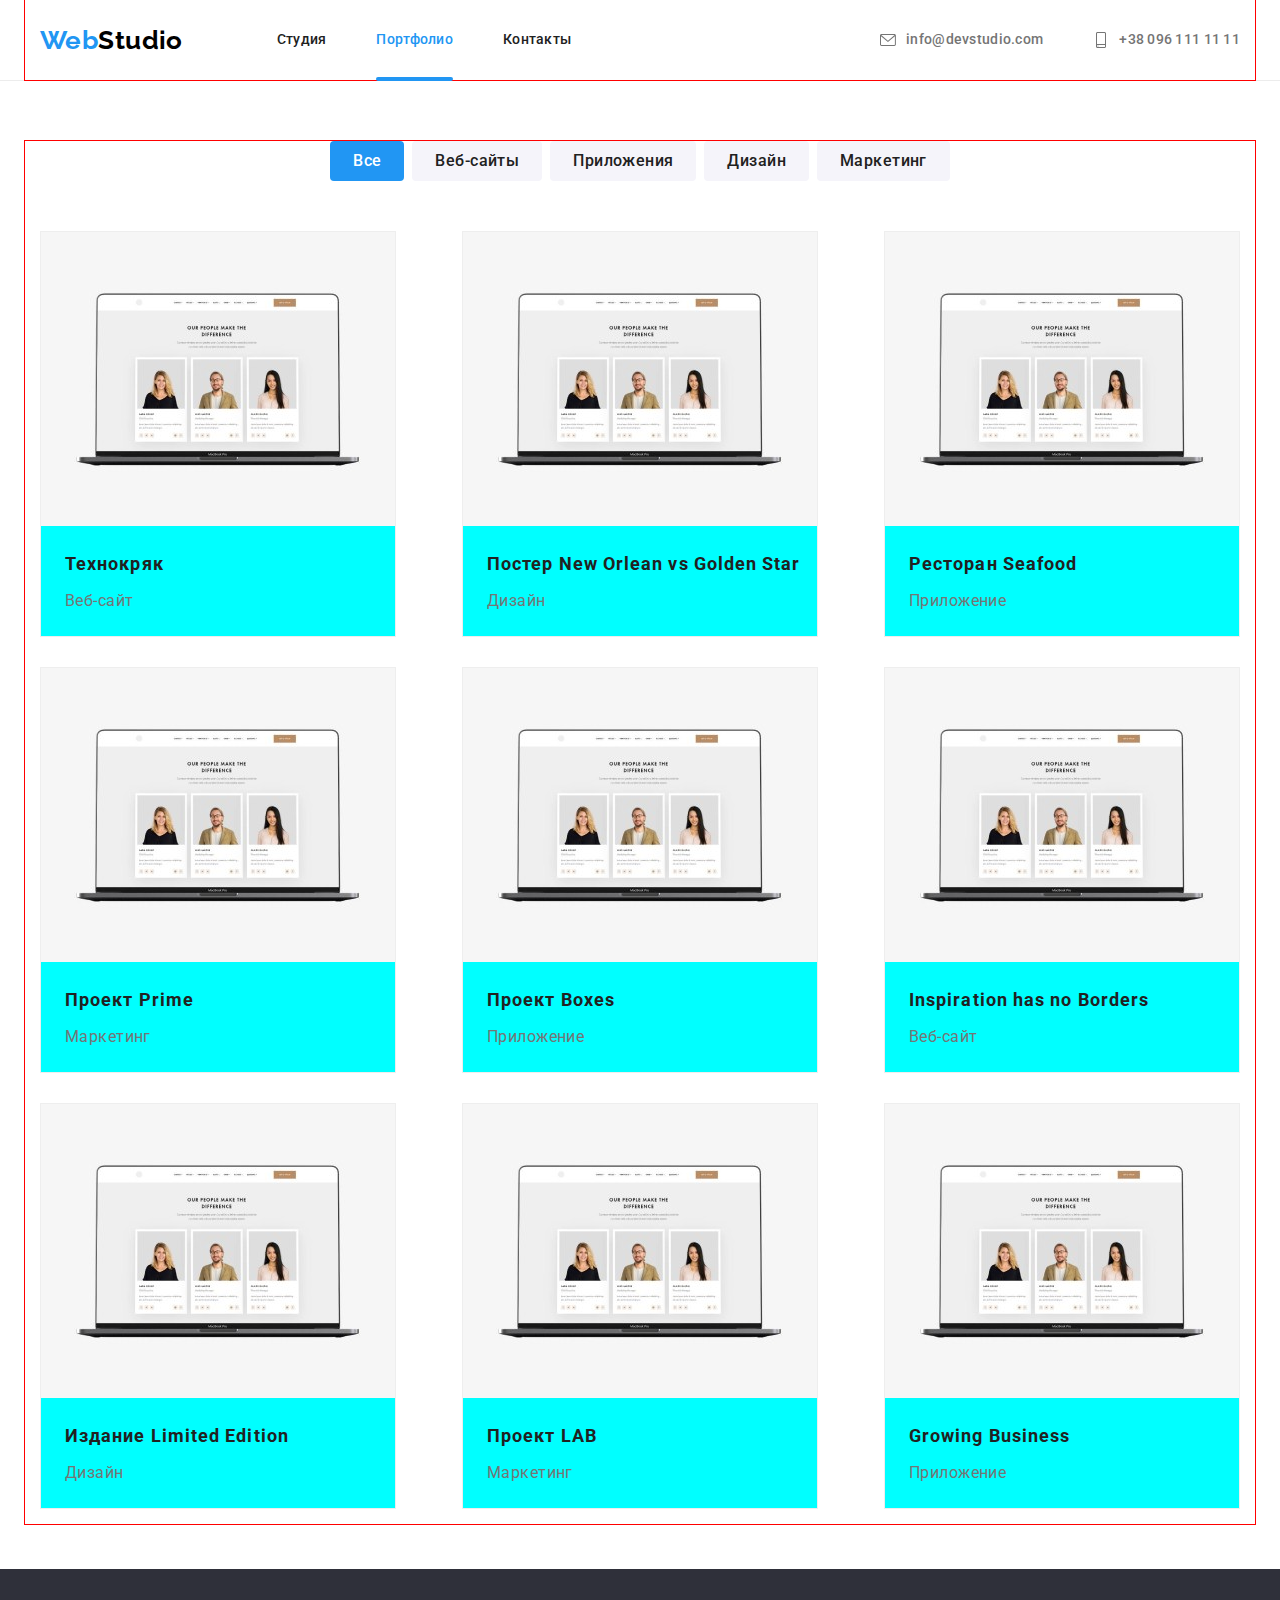
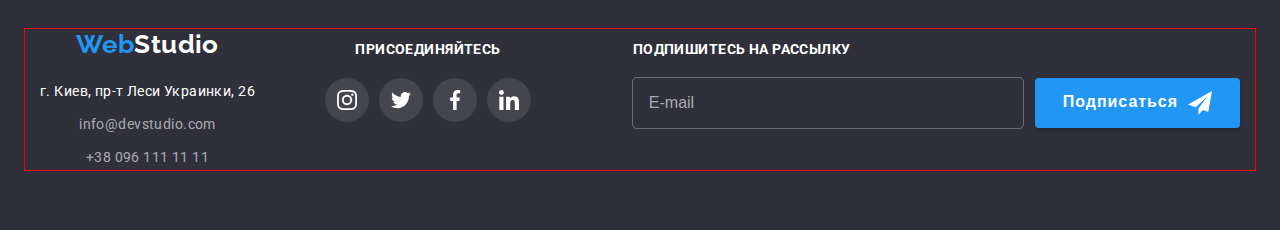
==== commit 7eff33a1: "Адаптовує зображення у Портфоліо" ====
--- a/portfolio.html
+++ b/portfolio.html
@@ -124,7 +124,16 @@
                         <a class="link" href="">
                             <figure class="portfolio-figure">
                                 <div class="img-cont-portfolio">
-                                    <img src="./images/portfolio/tehnokryak.jpg" alt="Технокряк" width="370">
+                                    <picture>
+                                        <source media="(max-width: 767px)"
+                                            srcset="./images/portfolio/tehnokryak_mob.jpg 1x, ./images/portfolio/tehnokryak_mob@2x.jpg 2x">
+                                        <source media="(min-width: 768px)"
+                                            srcset="./images/portfolio/tehnokryak_tab.jpg 1x, ./images/portfolio/tehnokryak_tab@2x.jpg 2x">
+                                        <source media="(min-width: 1200px)"
+                                            srcset="./images/portfolio/tehnokryak_desk.jpg 1x, ./images/portfolio/tehnokryak_desk@2x.jpg 2x">
+                                        <img src="./images/portfolio/tehnokryak_tab.jpg" alt="Технокряк">
+                                    </picture>
+                                    <!-- <img src="./images/portfolio/tehnokryak.jpg" alt="Технокряк" width="370"> -->
                                     <p class="img-portfolio-description">Ресурс предлагает комплексные
                                         предложения
                                         с разным
@@ -145,8 +154,17 @@
                         <a class="link" href="">
                             <figure class="portfolio-figure">
                                 <div class="img-cont-portfolio">
-                                    <img src="./images/portfolio/orlean.jpg" alt="Постер New Orlean vs Golden Star"
-                                        width="370">
+                                    <picture>
+                                        <source media="(max-width: 767px)"
+                                            srcset="./images/portfolio/tehnokryak_mob.jpg 1x, ./images/portfolio/tehnokryak_mob@2x.jpg 2x">
+                                        <source media="(min-width: 768px)"
+                                            srcset="./images/portfolio/tehnokryak_tab.jpg 1x, ./images/portfolio/tehnokryak_tab@2x.jpg 2x">
+                                        <source media="(min-width: 1200px)"
+                                            srcset="./images/portfolio/tehnokryak_desk.jpg 1x, ./images/portfolio/tehnokryak_desk@2x.jpg 2x">
+                                        <img src="./images/portfolio/tehnokryak_tab.jpg" alt="Технокряк">
+                                    </picture>
+                                    <!-- <img src="./images/portfolio/orlean.jpg" alt="Постер New Orlean vs Golden Star"
+                                        width="370"> -->
                                     <p class="img-portfolio-description">Ресурс предлагает комплексные
                                         предложения
                                         с разным
@@ -166,7 +184,16 @@
                         <a class="link" href="">
                             <figure class="portfolio-figure">
                                 <div class="img-cont-portfolio">
-                                    <img src="./images/portfolio/seafood.jpg" alt="Ресторан Seafood" width="370">
+                                    <picture>
+                                        <source media="(max-width: 767px)"
+                                            srcset="./images/portfolio/tehnokryak_mob.jpg 1x, ./images/portfolio/tehnokryak_mob@2x.jpg 2x">
+                                        <source media="(min-width: 768px)"
+                                            srcset="./images/portfolio/tehnokryak_tab.jpg 1x, ./images/portfolio/tehnokryak_tab@2x.jpg 2x">
+                                        <source media="(min-width: 1200px)"
+                                            srcset="./images/portfolio/tehnokryak_desk.jpg 1x, ./images/portfolio/tehnokryak_desk@2x.jpg 2x">
+                                        <img src="./images/portfolio/tehnokryak_tab.jpg" alt="Технокряк">
+                                    </picture>
+                                    <!-- <img src="./images/portfolio/seafood.jpg" alt="Ресторан Seafood" width="370"> -->
                                     <p class="img-portfolio-description">Ресурс предлагает комплексные
                                         предложения
                                         с разным
@@ -187,7 +214,16 @@
                         <a class="link" href="">
                             <figure class="portfolio-figure">
                                 <div class="img-cont-portfolio">
-                                    <img src="./images/portfolio/prime.jpg" alt="Проект Prime" width="370">
+                                    <picture>
+                                        <source media="(max-width: 767px)"
+                                            srcset="./images/portfolio/tehnokryak_mob.jpg 1x, ./images/portfolio/tehnokryak_mob@2x.jpg 2x">
+                                        <source media="(min-width: 768px)"
+                                            srcset="./images/portfolio/tehnokryak_tab.jpg 1x, ./images/portfolio/tehnokryak_tab@2x.jpg 2x">
+                                        <source media="(min-width: 1200px)"
+                                            srcset="./images/portfolio/tehnokryak_desk.jpg 1x, ./images/portfolio/tehnokryak_desk@2x.jpg 2x">
+                                        <img src="./images/portfolio/tehnokryak_tab.jpg" alt="Технокряк">
+                                    </picture>
+                                    <!-- <img src="./images/portfolio/prime.jpg" alt="Проект Prime" width="370"> -->
                                     <p class="img-portfolio-description">Ресурс предлагает комплексные
                                         предложения
                                         с разным
@@ -207,7 +243,16 @@
                         <a class="link" href="">
                             <figure class="portfolio-figure">
                                 <div class="img-cont-portfolio">
-                                    <img src="./images/portfolio/boxes.jpg" alt="Проект Boxes" width="370">
+                                    <picture>
+                                        <source media="(max-width: 767px)"
+                                            srcset="./images/portfolio/tehnokryak_mob.jpg 1x, ./images/portfolio/tehnokryak_mob@2x.jpg 2x">
+                                        <source media="(min-width: 768px)"
+                                            srcset="./images/portfolio/tehnokryak_tab.jpg 1x, ./images/portfolio/tehnokryak_tab@2x.jpg 2x">
+                                        <source media="(min-width: 1200px)"
+                                            srcset="./images/portfolio/tehnokryak_desk.jpg 1x, ./images/portfolio/tehnokryak_desk@2x.jpg 2x">
+                                        <img src="./images/portfolio/tehnokryak_tab.jpg" alt="Технокряк">
+                                    </picture>
+                                    <!-- <img src="./images/portfolio/boxes.jpg" alt="Проект Boxes" width="370"> -->
                                     <p class="img-portfolio-description">Ресурс предлагает комплексные
                                         предложения
                                         с разным
@@ -227,8 +272,17 @@
                         <a class="link" href="">
                             <figure class="portfolio-figure">
                                 <div class="img-cont-portfolio">
-                                    <img src="./images/portfolio/borders.jpg" alt="Inspiration has no Borders"
-                                        width="370">
+                                    <picture>
+                                        <source media="(max-width: 767px)"
+                                            srcset="./images/portfolio/tehnokryak_mob.jpg 1x, ./images/portfolio/tehnokryak_mob@2x.jpg 2x">
+                                        <source media="(min-width: 768px)"
+                                            srcset="./images/portfolio/tehnokryak_tab.jpg 1x, ./images/portfolio/tehnokryak_tab@2x.jpg 2x">
+                                        <source media="(min-width: 1200px)"
+                                            srcset="./images/portfolio/tehnokryak_desk.jpg 1x, ./images/portfolio/tehnokryak_desk@2x.jpg 2x">
+                                        <img src="./images/portfolio/tehnokryak_tab.jpg" alt="Технокряк">
+                                    </picture>
+                                    <!-- <img src="./images/portfolio/borders.jpg" alt="Inspiration has no Borders"
+                                        width="370"> -->
                                     <p class="img-portfolio-description">Ресурс предлагает комплексные
                                         предложения
                                         с разным
@@ -248,7 +302,16 @@
                         <a class="link" href="">
                             <figure class="portfolio-figure">
                                 <div class="img-cont-portfolio">
-                                    <img src="./images/portfolio/limited.jpg" alt="Издание Limited Edition" width="370">
+                                    <picture>
+                                        <source media="(max-width: 767px)"
+                                            srcset="./images/portfolio/tehnokryak_mob.jpg 1x, ./images/portfolio/tehnokryak_mob@2x.jpg 2x">
+                                        <source media="(min-width: 768px)"
+                                            srcset="./images/portfolio/tehnokryak_tab.jpg 1x, ./images/portfolio/tehnokryak_tab@2x.jpg 2x">
+                                        <source media="(min-width: 1200px)"
+                                            srcset="./images/portfolio/tehnokryak_desk.jpg 1x, ./images/portfolio/tehnokryak_desk@2x.jpg 2x">
+                                        <img src="./images/portfolio/tehnokryak_tab.jpg" alt="Технокряк">
+                                    </picture>
+                                    <!-- <img src="./images/portfolio/limited.jpg" alt="Издание Limited Edition" width="370"> -->
                                     <p class="img-portfolio-description">Ресурс предлагает комплексные
                                         предложения
                                         с разным
@@ -269,7 +332,16 @@
                         <a class="link" href="">
                             <figure class="portfolio-figure">
                                 <div class="img-cont-portfolio">
-                                    <img src="./images/portfolio/lab.jpg" alt="Проект LAB" width="370">
+                                    <picture>
+                                        <source media="(max-width: 767px)"
+                                            srcset="./images/portfolio/tehnokryak_mob.jpg 1x, ./images/portfolio/tehnokryak_mob@2x.jpg 2x">
+                                        <source media="(min-width: 768px)"
+                                            srcset="./images/portfolio/tehnokryak_tab.jpg 1x, ./images/portfolio/tehnokryak_tab@2x.jpg 2x">
+                                        <source media="(min-width: 1200px)"
+                                            srcset="./images/portfolio/tehnokryak_desk.jpg 1x, ./images/portfolio/tehnokryak_desk@2x.jpg 2x">
+                                        <img src="./images/portfolio/tehnokryak_tab.jpg" alt="Технокряк">
+                                    </picture>
+                                    <!-- <img src="./images/portfolio/lab.jpg" alt="Проект LAB" width="370"> -->
                                     <p class="img-portfolio-description">Ресурс предлагает комплексные
                                         предложения
                                         с разным
@@ -290,7 +362,16 @@
                         <a class="link" href="">
                             <figure class="portfolio-figure">
                                 <div class="img-cont-portfolio">
-                                    <img src="./images/portfolio/growing.jpg" alt="Growing Business" width="370">
+                                    <picture>
+                                        <source media="(max-width: 767px)"
+                                            srcset="./images/portfolio/tehnokryak_mob.jpg 1x, ./images/portfolio/tehnokryak_mob@2x.jpg 2x">
+                                        <source media="(min-width: 768px)"
+                                            srcset="./images/portfolio/tehnokryak_tab.jpg 1x, ./images/portfolio/tehnokryak_tab@2x.jpg 2x">
+                                        <source media="(min-width: 1200px)"
+                                            srcset="./images/portfolio/tehnokryak_desk.jpg 1x, ./images/portfolio/tehnokryak_desk@2x.jpg 2x">
+                                        <img src="./images/portfolio/tehnokryak_tab.jpg" alt="Технокряк">
+                                    </picture>
+                                    <!-- <img src="./images/portfolio/growing.jpg" alt="Growing Business" width="370"> -->
                                     <p class="img-portfolio-description">Ресурс предлагает комплексные
                                         предложения
                                         с разным
--- a/css/main.min.css
+++ b/css/main.min.css
@@ -1,2 +1,2 @@
-:root{--main-color: #757575;--white-color: #ffffff;--blue-color: #2196F3;--black-color: #000000;--title-color: #212121;--grey-cl-icons: #AFB1B8;--background-black-color: #2F303A;--bg-grey-cl: #C4C4C4;--link-contact-footer: rgba(255, 255, 255, 0.6);--bg-cl-footer-icons: rgba(255, 255, 255, 0.1);--bg-cl-hero-btn-hover: #188CE8;--brd-bot-header: #ECECEC;--bg-work-description: rgba(47, 48, 58, 0.8);--bg-portfolio-description: rgba(33, 150, 243, 0.9);--bg-backdrop: rgba(0, 0, 0, 0.2);--border-col-form: rgba(33, 33, 33, 0.2);--placeholder-color: rgba(117, 117, 117, 0.5);--background-color-portfolio-btn: #F5F4FA;--brd-cl-portfolio-fig: #EEEEEE;--fast-time: 250ms;--easy-in-out: cubic-bezier(0.4, 0, 0.2, 1);--main-font-family: Roboto, sans-serif}.hidden{position:absolute;white-space:nowrap;width:1px;height:1px;overflow:hidden;border:0;padding:0;clip:rect(0 0 0 0);-webkit-clip-path:inset(50%);clip-path:inset(50%);margin:-1px}body{margin:0;font-family:var(--main-font-family);font-weight:400;font-size:14px;line-height:1.71;letter-spacing:.03em;color:var(--main-color);background-color:var(--white-color)}.section{padding-top:60px;padding-bottom:60px}.btn{font-family:inherit;cursor:pointer}.title{font-weight:700;font-size:36px;line-height:1.17;text-align:center;color:var(--title-color)}.container{padding-left:15px;padding-right:15px;margin-left:auto;margin-right:auto}@media screen and (min-width: 480px){.container{width:480px}}@media screen and (min-width: 768px){.container{width:768px}}@media screen and (min-width: 1200px){.container{width:1200px}}h1,h2,h3,h4,h5,h6,p{margin:0}img{display:block}.list{list-style:none;margin:0;padding:0}.link{text-decoration:none}.backdrop{position:fixed;top:0;left:0;width:100%;height:100%;background-color:var(--bg-backdrop);z-index:10;opacity:1;-webkit-transition:opacity var(--fast-time) var(--easy-in-out),visibility var(--fast-time) var(--easy-in-out);transition:opacity var(--fast-time) var(--easy-in-out),visibility var(--fast-time) var(--easy-in-out)}.backdrop.is-hidden{visibility:hidden;opacity:0;pointer-events:none}.backdrop.is-hidden .modal-wrapper{-webkit-transform:scale(0.3),translate(-50%, -50%);transform:scale(0.3),translate(-50%, -50%);opacity:0}.backdrop .modal-wrapper{-webkit-transform:scale(1),translate(-50%, -50%);transform:scale(1),translate(-50%, -50%);opacity:1}.modal-wrapper{position:absolute;top:50%;left:50%;-webkit-transform:translate(-50%, -50%);transform:translate(-50%, -50%);width:auto;height:auto;padding:40px;background-color:var(--white-color);-webkit-box-shadow:0px 1px 3px rgba(0,0,0,0.12),0px 1px 1px rgba(0,0,0,0.14),0px 2px 1px rgba(0,0,0,0.2);box-shadow:0px 1px 3px rgba(0,0,0,0.12),0px 1px 1px rgba(0,0,0,0.14),0px 2px 1px rgba(0,0,0,0.2);border-radius:4px;-webkit-transition:opacity var(--fast-time) var(--easy-in-out),-webkit-transform var(--fast-time) var(--easy-in-out);transition:opacity var(--fast-time) var(--easy-in-out),-webkit-transform var(--fast-time) var(--easy-in-out);transition:transform var(--fast-time) var(--easy-in-out),opacity var(--fast-time) var(--easy-in-out);transition:transform var(--fast-time) var(--easy-in-out),opacity var(--fast-time) var(--easy-in-out),-webkit-transform var(--fast-time) var(--easy-in-out)}@media screen and (min-width: 1200px){.modal-wrapper{width:528px}}.modal-btn{display:-webkit-box;display:-ms-flexbox;display:flex;-webkit-box-pack:center;-ms-flex-pack:center;justify-content:center;-webkit-box-align:center;-ms-flex-align:center;align-items:center;padding:0;position:absolute;top:8px;right:8px;border:1px solid rgba(0,0,0,0.1);border-radius:50%;width:30px;height:30px;background-color:var(--white-color);-webkit-transition:fill var(--fast-time) var(--easy-in-out);transition:fill var(--fast-time) var(--easy-in-out)}.modal-btn:hover,.modal-btn:focus{fill:var(--blue-color)}.input-container{display:block;position:relative;height:40px;margin-right:auto;margin-left:auto;margin-bottom:28px}.label-form{display:block;text-align:start;position:absolute;left:42px;top:50%;-webkit-transform:translateY(-50%);transform:translateY(-50%);cursor:pointer;font-size:12px;line-height:1.16;letter-spacing:0.01em;-webkit-transition:-webkit-transform var(--fast-time) var(--easy-in-out);transition:-webkit-transform var(--fast-time) var(--easy-in-out);transition:transform var(--fast-time) var(--easy-in-out);transition:transform var(--fast-time) var(--easy-in-out), -webkit-transform var(--fast-time) var(--easy-in-out)}.input-form{padding-left:42px;display:block;width:100%;height:40px;z-index:5;border:0;border:1px solid var(--border-col-form);border-radius:4px;cursor:pointer;-webkit-transition:border var(--fast-time) var(--easy-in-out);transition:border var(--fast-time) var(--easy-in-out)}.input-form:focus{border:1px solid var(--blue-color);outline:transparent}.input-form:focus ~ .input-icon{fill:var(--blue-color)}.input-form:focus ~ .label-form,.input-form:not(:placeholder-shown) ~ .label-form{-webkit-transform:translate(-42px, -37px);transform:translate(-42px, -37px)}.input-icon{display:block;position:absolute;left:12px;top:11px;z-index:0}.modal-form__title{display:block;margin-bottom:30px;font-weight:700;font-size:20px;line-height:1.17}.textarea-container{position:relative;margin-bottom:20px}.label-form-comment{display:block;text-align:start;position:absolute;top:-18px;font-size:12px;line-height:1.16;letter-spacing:0.01em;cursor:pointer}.textarea-form-comment{display:block;text-align:start;resize:none;width:100%;height:120px;padding:12px 16px;border:1px solid var(--border-col-form);border-radius:4px;cursor:pointer;-webkit-transition:border var(--fast-time) var(--easy-in-out);transition:border var(--fast-time) var(--easy-in-out)}.textarea-form-comment:focus{border:1px solid var(--blue-color);outline:transparent}.textarea-form-comment::-webkit-input-placeholder{font-size:12px;line-height:14px;letter-spacing:0.01em;color:var(--placeholder-color)}.textarea-form-comment:-ms-input-placeholder{font-size:12px;line-height:14px;letter-spacing:0.01em;color:var(--placeholder-color)}.textarea-form-comment::-ms-input-placeholder{font-size:12px;line-height:14px;letter-spacing:0.01em;color:var(--placeholder-color)}.textarea-form-comment::placeholder{font-size:12px;line-height:14px;letter-spacing:0.01em;color:var(--placeholder-color)}.form-policy-group{display:-webkit-box;display:-ms-flexbox;display:flex;-ms-flex-wrap:wrap;flex-wrap:wrap;-webkit-box-align:center;-ms-flex-align:center;align-items:center;-webkit-box-pack:center;-ms-flex-pack:center;justify-content:center;margin-bottom:30px;cursor:pointer}@media screen and (max-width: 1199px){.form-policy-group{font-size:12px;line-height:1.17;letter-spacing:.02em}}.checkbox{-webkit-appearance:none;-moz-appearance:none;appearance:none}.custom-checkbox{display:-webkit-box;display:-ms-flexbox;display:flex;-webkit-box-pack:center;-ms-flex-pack:center;justify-content:center;-webkit-box-align:center;-ms-flex-align:center;align-items:center;margin-right:7px;width:16px;height:15px;outline:2px solid black;outline-offset:-2px;border-radius:2px}.custom-checkbox-icon{opacity:0;-webkit-transition:opacity var(--fast-time) var(--easy-in-out);transition:opacity var(--fast-time) var(--easy-in-out)}.checkbox:checked+.custom-checkbox{outline:2px solid var(--blue-color)}.checkbox:checked+.custom-checkbox .custom-checkbox-icon{opacity:1}.contract-form{font-family:inherit;font-size:inherit;line-height:inherit;letter-spacing:inherit;color:var(--blue-color)}.form-btn{padding:10px 55px;background-color:var(--blue-color);color:var(--white-color);cursor:pointer;font-weight:700;font-size:16px;line-height:1.86;letter-spacing:0.06em;-webkit-box-shadow:0px 4px 4px rgba(0,0,0,0.15);box-shadow:0px 4px 4px rgba(0,0,0,0.15);border-radius:4px;border:none;-webkit-transition:background-color var(--fast-time) var(--easy-in-out);transition:background-color var(--fast-time) var(--easy-in-out)}.form-btn:focus,.form-btn:hover{background-color:var(--bg-cl-hero-btn-hover)}.logo{font-family:Raleway, sans-serif;font-weight:700;font-size:26px;line-height:1.19;text-decoration:none;color:var(--blue-color)}.logo--black{color:var(--black-color)}.logo--white{color:var(--white-color)}.logo--center{display:block;text-align:center}.header{border-bottom:1px solid var(--brd-bot-header)}.header__container{display:-webkit-box;display:-ms-flexbox;display:flex;-webkit-box-align:center;-ms-flex-align:center;align-items:center;position:relative}@media screen and (max-width: 1199px){.header__container{-webkit-box-pack:justify;-ms-flex-pack:justify;justify-content:space-between}}@media screen and (min-width: 1200px){.header__logo{margin-right:94px}}@media screen and (max-width: 768px){.navigation{display:none}}.navigation__list{display:-webkit-box;display:-ms-flexbox;display:flex;-webkit-box-align:center;-ms-flex-align:center;align-items:center}.navigation__item:not(:last-child){margin-right:50px}.navigation__link{position:relative;display:block;padding-top:32px;padding-bottom:32px;font-weight:500;font-size:inherit;line-height:1.14;letter-spacing:.02em;color:var(--title-color);-webkit-transition:color var(--fast-time) var(--easy-in-out);transition:color var(--fast-time) var(--easy-in-out)}.navigation__link:focus,.navigation__link:hover{color:var(--blue-color);fill:var(--blue-color)}.navigation__link::after{position:absolute;content:"";display:block;height:4px;width:100%;background-color:var(--blue-color);bottom:-1px;left:0;border-radius:2px;opacity:0;-webkit-transition:opacity var(--fast-time) var(--easy-in-out);transition:opacity var(--fast-time) var(--easy-in-out)}.navigation__link:hover::after,.navigation__link:focus::after{opacity:1}.navigation__link--current{color:var(--blue-color)}.navigation__link--current::after{position:absolute;content:"";display:block;height:4px;width:100%;background-color:var(--blue-color);bottom:-1px;left:0;border-radius:2px;opacity:1}@media screen and (max-width: 768px){.header__contact{display:none}}@media screen and (min-width: 1200px){.header__contact{display:-webkit-box;display:-ms-flexbox;display:flex;margin-left:auto}}.header__item:not(:last-child){margin-bottom:10px}@media screen and (min-width: 1200px){.header__item:not(:last-child){margin-right:50px}}.header__link{display:-webkit-box;display:-ms-flexbox;display:flex;-webkit-box-align:center;-ms-flex-align:center;align-items:center;font-weight:500;font-size:inherit;line-height:1.14;letter-spacing:.02em;color:var(--main-color);fill:var(--main-color);-webkit-transition:color var(--fast-time) var(--easy-in-out);transition:color var(--fast-time) var(--easy-in-out)}@media screen and (min-width: 1200px){.header__link{padding-top:32px;padding-bottom:32px}}.header__link:focus,.header__link:hover{color:var(--blue-color);fill:var(--blue-color)}.header__icon{margin-right:10px}.menu-btn{border:0;background-color:var(--white-color);padding:0;display:block;width:40px;height:40px;position:relative;z-index:10;color:var(--blue-color);-webkit-transition:fill var(--fast-time) var(--easy-in-out);transition:fill var(--fast-time) var(--easy-in-out)}@media screen and (min-width: 768px){.menu-btn{display:none}}.menu-btn .header__cross-icon{display:none}.menu-btn:hover,.menu-btn:focus .header__menu-icon{fill:var(--blue-color)}.menu-btn:hover,.menu-btn:focus .header__cross-icon{fill:var(--blue-color)}.menu-btn.is-open .header__cross-icon{display:block}.menu-btn.is-open .header__menu-icon{display:none}@media screen and (max-width: 768px){.menu-btn.is-open ~ .menu-container{display:block;-webkit-transform:translateX(0);transform:translateX(0);-webkit-transition:-webkit-transform var(--fast-time) var(--easy-in-out);transition:-webkit-transform var(--fast-time) var(--easy-in-out);transition:transform var(--fast-time) var(--easy-in-out);transition:transform var(--fast-time) var(--easy-in-out), -webkit-transform var(--fast-time) var(--easy-in-out)}}.menu-btn ~ .menu-container{-webkit-transition:-webkit-transform var(--fast-time) var(--easy-in-out);transition:-webkit-transform var(--fast-time) var(--easy-in-out);transition:transform var(--fast-time) var(--easy-in-out);transition:transform var(--fast-time) var(--easy-in-out), -webkit-transform var(--fast-time) var(--easy-in-out)}.menu-btn.is-open{top:0}.header__cross-icon{position:absolute;left:11px;top:11px}.menu-container{width:100%;position:absolute;top:0;left:0;z-index:9;-webkit-transform:translateX(-800px);transform:translateX(-800px);padding:48px 40px;background-color:var(--white-color)}@media screen and (min-width: 768px){.menu-container{display:none}}.menu-navigation{margin-bottom:302px}.menu-navigation__item:not(:last-child){margin-bottom:32px}.menu-navigation__link{font-weight:500;font-size:40px;line-height:1.17;letter-spacing:.02em;color:var(--title-color);-webkit-transition:color var(--fast-time) var(--easy-in-out);transition:color var(--fast-time) var(--easy-in-out)}.menu-navigation__link:hover,.menu-navigation__link:focus{color:var(--blue-color)}.menu-navigation__link--current{color:var(--blue-color)}.menu-contact{margin-bottom:64px}.menu-contact__item:not(:last-child){margin-bottom:32px}.menu-contact__link{font-weight:500;font-size:34px;line-height:1.17;letter-spacing:.02em;color:var(--blue-color)}.menu-navigation__link--mail{font-weight:500;font-size:24px;line-height:1.17;letter-spacing:.02em;color:var(--main-color)}.menu-socials{display:-webkit-box;display:-ms-flexbox;display:flex;-ms-flex-wrap:wrap;flex-wrap:wrap}.menu-socials__item:not(:last-child){border-right:1px solid rgba(33,33,33,0.2);padding-right:10px}.menu-socials__item{padding-left:10px}.menu-socials__item:first-child{padding-left:0}.menu-socials__link{font-weight:500;font-size:18px;line-height:1.22;letter-spacing:.02em;color:var(--blue-color)}.hero{max-width:1600px;padding-top:200px;padding-bottom:200px;margin-left:auto;margin-right:auto;background-position:center;background-repeat:no-repeat;background-size:cover;background-color:var(--bg-grey-cl);background-image:url(../images/hero/hero-bg.png),url(../images/hero/hero-img.png)}.hero__container{text-align:center}.hero__title{margin-bottom:30px;font-weight:900;font-size:44px;line-height:1.36;letter-spacing:.06em;text-transform:uppercase;color:var(--white-color)}@media screen and (max-width: 1199px){.hero__title{font-weight:900;font-size:26px;line-height:1.62;letter-spacing:.06em;text-transform:uppercase}}.hero-btn{display:inline-block;padding:10px 32px;min-width:200px;border:1px solid transparent;border-radius:4px;text-align:center;font-weight:700;font-size:16px;line-height:1.88;letter-spacing:.06em;color:var(--white-color);background-color:var(--blue-color);-webkit-transition:background-color var(--fast-time) var(--easy-in-out);transition:background-color var(--fast-time) var(--easy-in-out)}.hero-btn:focus,.hero-btn:hover{background-color:var(--bg-cl-hero-btn-hover)}@media screen and (min-width: 768px){.benefits-list{display:-webkit-box;display:-ms-flexbox;display:flex;-ms-flex-wrap:wrap;flex-wrap:wrap;margin:-15px}}@media screen and (max-width: 767px){.benefits-list__item{margin-bottom:30px}}@media screen and (min-width: 768px){.benefits-list__item{margin:15px;width:calc((100% - 2 * 30px) / 2)}}@media screen and (min-width: 1200px){.benefits-list__item{-ms-flex-wrap:nowrap;flex-wrap:nowrap;width:calc((100% - 3 * 30px) / 4);max-width:270px}}@media screen and (max-width: 768px){.benefits-list__item:last-child{margin-bottom:0}}.benefits-list__icon{display:-webkit-box;display:-ms-flexbox;display:flex;-webkit-box-pack:center;-ms-flex-pack:center;justify-content:center;-webkit-box-align:center;-ms-flex-align:center;align-items:center;width:100%;height:120px;margin-bottom:30px;background-color:var(--background-color-portfolio-btn)}.benefits-list__title{margin-bottom:10px;font-weight:700;font-size:inherit;line-height:1.14;letter-spacing:inherit;text-transform:uppercase;text-align:center;color:var(--title-color)}@media screen and (min-width: 768px){.benefits-list__title{text-align:start}}@media screen and (max-width: 1199px){.work{display:none}}.work__title{margin-bottom:50px}.work-list{display:-webkit-box;display:-ms-flexbox;display:flex;-webkit-box-pack:justify;-ms-flex-pack:justify;justify-content:space-between}.work-list__item{position:relative}.work-list__item:not(:last-child){margin-right:30px}.work-list__description{display:-webkit-box;display:-ms-flexbox;display:flex;width:100%;height:70px;background-color:var(--bg-work-description);-webkit-box-pack:center;-ms-flex-pack:center;justify-content:center;-webkit-box-align:center;-ms-flex-align:center;align-items:center;position:absolute;left:0;bottom:0;font-weight:700;font-size:inherit;line-height:1.14;letter-spacing:inherit;text-transform:uppercase;color:var(--white-color)}@media screen and (min-width: 768px){.list-team{display:-webkit-box;display:-ms-flexbox;display:flex;-ms-flex-wrap:wrap;flex-wrap:wrap;margin:-15px}}@media screen and (min-width: 768px){.list-team .item{margin:15px;width:calc((100% - 2 * 30px) / 2)}}@media screen and (min-width: 1200px){.list-team .item{margin:15px;width:calc((100% - 3 * 30px) / 4);max-width:270px}}.list-team .item:not(:last-child){margin-bottom:30px}.list-team .title{margin-bottom:10px}.list-team .text{margin-bottom:16px}.list-team .title{font-weight:500;font-size:16px;line-height:1.19;letter-spacing:inherit;text-align:center;color:var(--title-color)}.team{margin-left:auto;margin-right:auto;background-color:var(--background-color-portfolio-btn)}.figure{margin:0;-webkit-box-shadow:0px 1px 3px rgba(0,0,0,0.12),0px 1px 1px rgba(0,0,0,0.14),0px 2px 1px rgba(0,0,0,0.2);box-shadow:0px 1px 3px rgba(0,0,0,0.12),0px 1px 1px rgba(0,0,0,0.14),0px 2px 1px rgba(0,0,0,0.2);border-radius:0px 0px 4px 4px;background-color:var(--white-color)}.figcaption{padding-top:30px;padding-bottom:24px}.title-team{margin-bottom:50px}.text{font-weight:inherit;font-size:16px;line-height:1.19;letter-spacing:inherit;text-align:center}.list-team-icons{display:-webkit-box;display:-ms-flexbox;display:flex;width:206px;height:44px;margin-left:auto;margin-right:auto;-webkit-box-pack:center;-ms-flex-pack:center;justify-content:center;-webkit-box-align:center;-ms-flex-align:center;align-items:center}.item-icons:not(:last-child){margin-right:10px}.link-team-icons{display:-webkit-box;display:-ms-flexbox;display:flex;-webkit-box-pack:center;-ms-flex-pack:center;justify-content:center;-webkit-box-align:center;-ms-flex-align:center;align-items:center;width:44px;height:44px;border-radius:50%;fill:var(--grey-cl-icons);-webkit-transition:background-color var(--fast-time) var(--easy-in-out),fill var(--fast-time) var(--easy-in-out);transition:background-color var(--fast-time) var(--easy-in-out),fill var(--fast-time) var(--easy-in-out)}.link-team-icons:hover,.link-team-icons:focus{fill:var(--white-color);background-color:var(--bg-cl-hero-btn-hover);border-radius:50%}.clients__title{margin-bottom:30px}@media screen and (min-width: 1200px){.clients__title{margin-bottom:50px}}.logo-list{display:-webkit-box;display:-ms-flexbox;display:flex;-ms-flex-wrap:wrap;flex-wrap:wrap;margin:-15px}.logo-list__item{margin:15px;width:calc((100% - 2 * 30px) / 2)}@media screen and (min-width: 768px){.logo-list__item{width:calc((100% - 3 * 30px) / 3)}}@media screen and (min-width: 1200px){.logo-list__item{width:calc((100% - 6 * 30px) / 6)}}.logo-list__link{display:-webkit-box;display:-ms-flexbox;display:flex;-webkit-box-pack:center;-ms-flex-pack:center;justify-content:center;-webkit-box-align:center;-ms-flex-align:center;align-items:center;width:100%;height:92px;border:1px solid #AFB1B8;border-radius:4px;fill:var(--grey-cl-icons);-webkit-transition:fill var(--fast-time) var(--easy-in-out),border var(--fast-time) var(--easy-in-out);transition:fill var(--fast-time) var(--easy-in-out),border var(--fast-time) var(--easy-in-out)}.logo-list__link:hover,.logo-list__link:focus{border:1px solid var(--blue-color);fill:var(--blue-color)}.footer{margin-left:auto;margin-right:auto;padding-top:60px;padding-bottom:60px;background-color:var(--background-black-color)}@media screen and (min-width: 1200px){.footer-container-address{margin-right:70px}}.footer-list-address{margin-top:20px;margin-bottom:60px;text-align:center}@media screen and (min-width: 768px){.footer-list-address{margin-bottom:0}}.footer-list-address .item:not(:last-child){margin-bottom:9px}.footer-address{font-style:normal;color:var(--white-color)}.link-contact-footer{color:var(--link-contact-footer)}@media screen and (min-width: 1200px){.footer-container{display:-webkit-box;display:-ms-flexbox;display:flex;-webkit-box-pack:justify;-ms-flex-pack:justify;justify-content:space-between}}@media screen and (min-width: 768px){.footer-container__tablet{display:-webkit-box;display:-ms-flexbox;display:flex;-ms-flex-pack:distribute;justify-content:space-around;margin-bottom:60px}}@media screen and (min-width: 1200px){.footer-container__tablet{margin-bottom:0}}.social-networks-footer{margin-bottom:60px;text-align:center}@media screen and (min-width: 768px){.social-networks-footer{margin-bottom:0;margin-top:5px}}@media screen and (min-width: 1200px){.social-networks-footer{margin-top:12px}}.footer-title{font-weight:700;font-size:inherit;line-height:1.17;letter-spacing:inherit;text-transform:uppercase;color:var(--white-color);margin-bottom:20px}.link-footer-icons{display:-webkit-box;display:-ms-flexbox;display:flex;-webkit-box-pack:center;-ms-flex-pack:center;justify-content:center;-webkit-box-align:center;-ms-flex-align:center;align-items:center;width:44px;height:44px;background-color:var(--bg-cl-footer-icons);border-radius:50%;fill:var(--white-color);-webkit-transition:background-color var(--fast-time) var(--easy-in-out);transition:background-color var(--fast-time) var(--easy-in-out)}.link-footer-icons:hover,.link-footer-icons:focus{background-color:var(--blue-color);border-radius:50%}.list-footer-icons{display:-webkit-box;display:-ms-flexbox;display:flex;max-height:44px;-webkit-box-pack:center;-ms-flex-pack:center;justify-content:center}.item-footer-icons:not(:last-child){margin-right:10px}.footer-form{display:block;text-align:center}@media screen and (min-width: 1200px){.footer-form{margin-top:12px}}.label-footer{display:inline-block;margin-bottom:20px;font-weight:700;font-size:inherit;line-height:1.17;letter-spacing:inherit;text-transform:uppercase;color:var(--white-color)}@media screen and (min-width: 1200px){.label-footer{display:block;text-align:start}}.input-footer{width:100%;max-height:50px;margin-bottom:20px;max-width:450px;border:none;outline:1px solid rgba(255,255,255,0.3);border-radius:4px;background-color:transparent;padding:15px 16px;color:var(--link-contact-footer);font-size:16px;line-height:1.25}@media screen and (min-width: 1200px){.input-footer{width:358px;margin-bottom:0;margin-right:12px}}.input-footer::-webkit-input-placeholder{font-size:16px;line-height:1.25;color:var(--link-contact-footer)}.input-footer:-ms-input-placeholder{font-size:16px;line-height:1.25;color:var(--link-contact-footer)}.input-footer::-ms-input-placeholder{font-size:16px;line-height:1.25;color:var(--link-contact-footer)}.input-footer::placeholder{font-size:16px;line-height:1.25;color:var(--link-contact-footer)}.footer-btn-form{margin-right:auto;margin-left:auto;display:-webkit-box;display:-ms-flexbox;display:flex;-webkit-box-pack:center;-ms-flex-pack:center;justify-content:center;-webkit-box-align:center;-ms-flex-align:center;align-items:center;padding:10px 28px;-webkit-box-shadow:0px 4px 4px rgba(0,0,0,0.15);box-shadow:0px 4px 4px rgba(0,0,0,0.15);border-radius:4px;border:none;background-color:var(--blue-color);color:var(--white-color);font-weight:700;font-size:16px;line-height:1.88;letter-spacing:.06em;cursor:pointer;-webkit-transition:background-color var(--fast-time) var(--easy-in-out);transition:background-color var(--fast-time) var(--easy-in-out)}.footer-btn-form:focus,.footer-btn-form:hover{background-color:var(--bg-cl-hero-btn-hover)}.footer-btn-icon-form{margin-left:10px}@media screen and (min-width: 1200px){.input-btn-form-footer{display:-webkit-box;display:-ms-flexbox;display:flex;height:50px}}.list-button{display:-webkit-box;display:-ms-flexbox;display:flex;-ms-flex-wrap:wrap;flex-wrap:wrap;-webkit-box-pack:start;-ms-flex-pack:start;justify-content:start;margin-bottom:50px;margin-right:auto}@media screen and (min-width: 768px){.list-button{-webkit-box-pack:center;-ms-flex-pack:center;justify-content:center}}.portfolio .item:not(:last-child){margin-right:8px}@media screen and (max-width: 767px){.portfolio .item:nth-last-child(-n+2){margin-top:15px}}@media screen and (max-width: 404px){.portfolio .item:nth-last-child(-n+3){margin-top:15px}}.portfolio-btn{padding:6px 22px;border:1px solid transparent;border-radius:4px;font-weight:500;font-size:16px;line-height:1.62;letter-spacing:inherit;text-align:center;color:var(--title-color);background-color:var(--background-color-portfolio-btn);-webkit-transition:background-color var(--fast-time) var(--easy-in-out),color var(--fast-time) var(--easy-in-out),-webkit-box-shadow var(--fast-time) var(--easy-in-out);transition:background-color var(--fast-time) var(--easy-in-out),color var(--fast-time) var(--easy-in-out),-webkit-box-shadow var(--fast-time) var(--easy-in-out);transition:background-color var(--fast-time) var(--easy-in-out),color var(--fast-time) var(--easy-in-out),box-shadow var(--fast-time) var(--easy-in-out);transition:background-color var(--fast-time) var(--easy-in-out),color var(--fast-time) var(--easy-in-out),box-shadow var(--fast-time) var(--easy-in-out),-webkit-box-shadow var(--fast-time) var(--easy-in-out)}.portfolio-btn:focus,.portfolio-btn:hover{background-color:var(--blue-color);color:var(--white-color);-webkit-box-shadow:0px 3px 1px rgba(0,0,0,0.1),0px 1px 2px rgba(0,0,0,0.08),0px 2px 2px rgba(0,0,0,0.12);box-shadow:0px 3px 1px rgba(0,0,0,0.1),0px 1px 2px rgba(0,0,0,0.08),0px 2px 2px rgba(0,0,0,0.12)}.current-portfolio{background-color:var(--blue-color);color:var(--white-color)}.list-portfolio{display:-webkit-box;display:-ms-flexbox;display:flex;-ms-flex-wrap:wrap;flex-wrap:wrap;-webkit-box-pack:center;-ms-flex-pack:center;justify-content:center;margin:-15px}@media screen and (min-width: 768px) and (max-width: 1199px){.list-portfolio{-webkit-box-pack:start;-ms-flex-pack:start;justify-content:start}}.figcaption-portfolio{padding-top:20px;padding-bottom:20px;padding-left:24px;padding-right:24px}.portfolio-item{position:relative;border:1px solid var(--brd-cl-portfolio-fig);margin:15px;background-color:var(--white-color);-webkit-transition:-webkit-box-shadow var(--fast-time) var(--easy-in-out);transition:-webkit-box-shadow var(--fast-time) var(--easy-in-out);transition:box-shadow var(--fast-time) var(--easy-in-out);transition:box-shadow var(--fast-time) var(--easy-in-out), -webkit-box-shadow var(--fast-time) var(--easy-in-out)}@media screen and (min-width: 480px) and (max-width: 767px){.portfolio-item{width:100%}}@media screen and (min-width: 768px) and (max-width: 1199px){.portfolio-item{width:calc((100% - 3 * 30px) / 2)}}.portfolio-item:hover,.portfolio-item:focus{-webkit-box-shadow:0px 1px 1px rgba(0,0,0,0.12),0px 4px 4px rgba(0,0,0,0.06),1px 4px 6px rgba(0,0,0,0.16);box-shadow:0px 1px 1px rgba(0,0,0,0.12),0px 4px 4px rgba(0,0,0,0.06),1px 4px 6px rgba(0,0,0,0.16)}.portfolio-figure{margin:0}.title-cards{margin-bottom:4px;font-weight:700;font-size:18px;line-height:2;letter-spacing:.06em;color:var(--title-color)}.text-cards{font-weight:inherit;font-size:16px;line-height:1.88;letter-spacing:inherit;color:var(--main-color)}.img-portfolio-description{position:absolute;display:-webkit-box;display:-ms-flexbox;display:flex;-webkit-box-pack:center;-ms-flex-pack:center;justify-content:center;-webkit-box-align:center;-ms-flex-align:center;align-items:center;padding-left:24px;padding-right:24px;max-width:100%;height:294px;-webkit-transition:-webkit-transform var(--fast-time) var(--easy-in-out);transition:-webkit-transform var(--fast-time) var(--easy-in-out);transition:transform var(--fast-time) var(--easy-in-out);transition:transform var(--fast-time) var(--easy-in-out), -webkit-transform var(--fast-time) var(--easy-in-out);background-color:var(--bg-portfolio-description);font-weight:inherit;font-size:18px;line-height:1.56;letter-spacing:inherit;color:var(--white-color)}.portfolio-item .link:hover .img-portfolio-description,.portfolio-item .link:focus .img-portfolio-description{-webkit-transform:translateY(-294px);transform:translateY(-294px)}.img-cont-portfolio{position:relative;overflow:hidden}
+:root{--main-color: #757575;--white-color: #ffffff;--blue-color: #2196F3;--black-color: #000000;--title-color: #212121;--grey-cl-icons: #AFB1B8;--background-black-color: #2F303A;--bg-grey-cl: #C4C4C4;--link-contact-footer: rgba(255, 255, 255, 0.6);--bg-cl-footer-icons: rgba(255, 255, 255, 0.1);--bg-cl-hero-btn-hover: #188CE8;--brd-bot-header: #ECECEC;--bg-work-description: rgba(47, 48, 58, 0.8);--bg-portfolio-description: rgba(33, 150, 243, 0.9);--bg-backdrop: rgba(0, 0, 0, 0.2);--border-col-form: rgba(33, 33, 33, 0.2);--placeholder-color: rgba(117, 117, 117, 0.5);--background-color-portfolio-btn: #F5F4FA;--brd-cl-portfolio-fig: #EEEEEE;--fast-time: 250ms;--easy-in-out: cubic-bezier(0.4, 0, 0.2, 1);--main-font-family: Roboto, sans-serif}.hidden{position:absolute;white-space:nowrap;width:1px;height:1px;overflow:hidden;border:0;padding:0;clip:rect(0 0 0 0);-webkit-clip-path:inset(50%);clip-path:inset(50%);margin:-1px}body{margin:0;font-family:var(--main-font-family);font-weight:400;font-size:14px;line-height:1.71;letter-spacing:.03em;color:var(--main-color);background-color:var(--white-color)}.section{padding-top:60px;padding-bottom:60px}.btn{font-family:inherit;cursor:pointer}.title{font-weight:700;font-size:36px;line-height:1.17;text-align:center;color:var(--title-color)}.container{outline:1px solid red;padding-left:15px;padding-right:15px;margin-left:auto;margin-right:auto}@media screen and (min-width: 480px){.container{width:480px}}@media screen and (max-width: 768px){.container{margin-bottom:60px}}@media screen and (min-width: 768px){.container{width:768px}}@media screen and (min-width: 1200px){.container{width:1200px}}h1,h2,h3,h4,h5,h6,p{margin:0}img{display:block;max-width:100%;height:auto}.list{list-style:none;margin:0;padding:0}.link{text-decoration:none}.backdrop{position:fixed;top:0;left:0;width:100%;height:100%;background-color:var(--bg-backdrop);z-index:10;opacity:1;-webkit-transition:opacity var(--fast-time) var(--easy-in-out),visibility var(--fast-time) var(--easy-in-out);transition:opacity var(--fast-time) var(--easy-in-out),visibility var(--fast-time) var(--easy-in-out)}.backdrop.is-hidden{visibility:hidden;opacity:0;pointer-events:none}.backdrop.is-hidden .modal-wrapper{-webkit-transform:scale(0.3),translate(-50%, -50%);transform:scale(0.3),translate(-50%, -50%);opacity:0}.backdrop .modal-wrapper{-webkit-transform:scale(1),translate(-50%, -50%);transform:scale(1),translate(-50%, -50%);opacity:1}.modal-wrapper{position:absolute;top:50%;left:50%;-webkit-transform:translate(-50%, -50%);transform:translate(-50%, -50%);width:auto;height:auto;padding:40px;background-color:var(--white-color);-webkit-box-shadow:0px 1px 3px rgba(0,0,0,0.12),0px 1px 1px rgba(0,0,0,0.14),0px 2px 1px rgba(0,0,0,0.2);box-shadow:0px 1px 3px rgba(0,0,0,0.12),0px 1px 1px rgba(0,0,0,0.14),0px 2px 1px rgba(0,0,0,0.2);border-radius:4px;-webkit-transition:opacity var(--fast-time) var(--easy-in-out),-webkit-transform var(--fast-time) var(--easy-in-out);transition:opacity var(--fast-time) var(--easy-in-out),-webkit-transform var(--fast-time) var(--easy-in-out);transition:transform var(--fast-time) var(--easy-in-out),opacity var(--fast-time) var(--easy-in-out);transition:transform var(--fast-time) var(--easy-in-out),opacity var(--fast-time) var(--easy-in-out),-webkit-transform var(--fast-time) var(--easy-in-out)}@media screen and (min-width: 1200px){.modal-wrapper{width:528px}}.modal-btn{display:-webkit-box;display:-ms-flexbox;display:flex;-webkit-box-pack:center;-ms-flex-pack:center;justify-content:center;-webkit-box-align:center;-ms-flex-align:center;align-items:center;padding:0;position:absolute;top:8px;right:8px;border:1px solid rgba(0,0,0,0.1);border-radius:50%;width:30px;height:30px;background-color:var(--white-color);-webkit-transition:fill var(--fast-time) var(--easy-in-out);transition:fill var(--fast-time) var(--easy-in-out)}.modal-btn:hover,.modal-btn:focus{fill:var(--blue-color)}.input-container{display:block;position:relative;height:40px;margin-right:auto;margin-left:auto;margin-bottom:28px}.label-form{display:block;text-align:start;position:absolute;left:42px;top:50%;-webkit-transform:translateY(-50%);transform:translateY(-50%);cursor:pointer;font-size:12px;line-height:1.16;letter-spacing:0.01em;-webkit-transition:-webkit-transform var(--fast-time) var(--easy-in-out);transition:-webkit-transform var(--fast-time) var(--easy-in-out);transition:transform var(--fast-time) var(--easy-in-out);transition:transform var(--fast-time) var(--easy-in-out), -webkit-transform var(--fast-time) var(--easy-in-out)}.input-form{padding-left:42px;display:block;width:100%;height:40px;z-index:5;border:0;border:1px solid var(--border-col-form);border-radius:4px;cursor:pointer;-webkit-transition:border var(--fast-time) var(--easy-in-out);transition:border var(--fast-time) var(--easy-in-out)}.input-form:focus{border:1px solid var(--blue-color);outline:transparent}.input-form:focus ~ .input-icon{fill:var(--blue-color)}.input-form:focus ~ .label-form,.input-form:not(:placeholder-shown) ~ .label-form{-webkit-transform:translate(-42px, -37px);transform:translate(-42px, -37px)}.input-icon{display:block;position:absolute;left:12px;top:11px;z-index:0}.modal-form__title{display:block;margin-bottom:30px;font-weight:700;font-size:20px;line-height:1.17}.textarea-container{position:relative;margin-bottom:20px}.label-form-comment{display:block;text-align:start;position:absolute;top:-18px;font-size:12px;line-height:1.16;letter-spacing:0.01em;cursor:pointer}.textarea-form-comment{display:block;text-align:start;resize:none;width:100%;height:120px;padding:12px 16px;border:1px solid var(--border-col-form);border-radius:4px;cursor:pointer;-webkit-transition:border var(--fast-time) var(--easy-in-out);transition:border var(--fast-time) var(--easy-in-out)}.textarea-form-comment:focus{border:1px solid var(--blue-color);outline:transparent}.textarea-form-comment::-webkit-input-placeholder{font-size:12px;line-height:14px;letter-spacing:0.01em;color:var(--placeholder-color)}.textarea-form-comment:-ms-input-placeholder{font-size:12px;line-height:14px;letter-spacing:0.01em;color:var(--placeholder-color)}.textarea-form-comment::-ms-input-placeholder{font-size:12px;line-height:14px;letter-spacing:0.01em;color:var(--placeholder-color)}.textarea-form-comment::placeholder{font-size:12px;line-height:14px;letter-spacing:0.01em;color:var(--placeholder-color)}.form-policy-group{display:-webkit-box;display:-ms-flexbox;display:flex;-ms-flex-wrap:wrap;flex-wrap:wrap;-webkit-box-align:center;-ms-flex-align:center;align-items:center;-webkit-box-pack:center;-ms-flex-pack:center;justify-content:center;margin-bottom:30px;cursor:pointer}@media screen and (max-width: 1199px){.form-policy-group{font-size:12px;line-height:1.17;letter-spacing:.02em}}.checkbox{-webkit-appearance:none;-moz-appearance:none;appearance:none}.custom-checkbox{display:-webkit-box;display:-ms-flexbox;display:flex;-webkit-box-pack:center;-ms-flex-pack:center;justify-content:center;-webkit-box-align:center;-ms-flex-align:center;align-items:center;margin-right:7px;width:16px;height:15px;outline:2px solid black;outline-offset:-2px;border-radius:2px}.custom-checkbox-icon{opacity:0;-webkit-transition:opacity var(--fast-time) var(--easy-in-out);transition:opacity var(--fast-time) var(--easy-in-out)}.checkbox:checked+.custom-checkbox{outline:2px solid var(--blue-color)}.checkbox:checked+.custom-checkbox .custom-checkbox-icon{opacity:1}.contract-form{font-family:inherit;font-size:inherit;line-height:inherit;letter-spacing:inherit;color:var(--blue-color)}.form-btn{padding:10px 55px;background-color:var(--blue-color);color:var(--white-color);cursor:pointer;font-weight:700;font-size:16px;line-height:1.86;letter-spacing:0.06em;-webkit-box-shadow:0px 4px 4px rgba(0,0,0,0.15);box-shadow:0px 4px 4px rgba(0,0,0,0.15);border-radius:4px;border:none;-webkit-transition:background-color var(--fast-time) var(--easy-in-out);transition:background-color var(--fast-time) var(--easy-in-out)}.form-btn:focus,.form-btn:hover{background-color:var(--bg-cl-hero-btn-hover)}.logo{font-family:Raleway, sans-serif;font-weight:700;font-size:26px;line-height:1.19;text-decoration:none;color:var(--blue-color)}.logo--black{color:var(--black-color)}.logo--white{color:var(--white-color)}.logo--center{display:block;text-align:center}.header{border-bottom:1px solid var(--brd-bot-header)}.header__container{display:-webkit-box;display:-ms-flexbox;display:flex;-webkit-box-align:center;-ms-flex-align:center;align-items:center;position:relative}@media screen and (max-width: 1199px){.header__container{-webkit-box-pack:justify;-ms-flex-pack:justify;justify-content:space-between}}@media screen and (min-width: 1200px){.header__logo{margin-right:94px}}@media screen and (max-width: 768px){.navigation{display:none}}.navigation__list{display:-webkit-box;display:-ms-flexbox;display:flex;-webkit-box-align:center;-ms-flex-align:center;align-items:center}.navigation__item:not(:last-child){margin-right:50px}.navigation__link{position:relative;display:block;padding-top:32px;padding-bottom:32px;font-weight:500;font-size:inherit;line-height:1.14;letter-spacing:.02em;color:var(--title-color);-webkit-transition:color var(--fast-time) var(--easy-in-out);transition:color var(--fast-time) var(--easy-in-out)}.navigation__link:focus,.navigation__link:hover{color:var(--blue-color);fill:var(--blue-color)}.navigation__link::after{position:absolute;content:"";display:block;height:4px;width:100%;background-color:var(--blue-color);bottom:-1px;left:0;border-radius:2px;opacity:0;-webkit-transition:opacity var(--fast-time) var(--easy-in-out);transition:opacity var(--fast-time) var(--easy-in-out)}.navigation__link:hover::after,.navigation__link:focus::after{opacity:1}.navigation__link--current{color:var(--blue-color)}.navigation__link--current::after{position:absolute;content:"";display:block;height:4px;width:100%;background-color:var(--blue-color);bottom:-1px;left:0;border-radius:2px;opacity:1}@media screen and (max-width: 768px){.header__contact{display:none}}@media screen and (min-width: 1200px){.header__contact{display:-webkit-box;display:-ms-flexbox;display:flex;margin-left:auto}}@media screen and (max-width: 1199px){.header__item:not(:last-child){margin-bottom:10px}}@media screen and (min-width: 1200px){.header__item:not(:last-child){margin-right:50px}}.header__link{display:-webkit-box;display:-ms-flexbox;display:flex;-webkit-box-align:center;-ms-flex-align:center;align-items:center;font-weight:500;font-size:inherit;line-height:1.14;letter-spacing:.02em;color:var(--main-color);fill:var(--main-color);-webkit-transition:color var(--fast-time) var(--easy-in-out);transition:color var(--fast-time) var(--easy-in-out)}@media screen and (min-width: 1200px){.header__link{padding-top:32px;padding-bottom:32px}}.header__link:focus,.header__link:hover{color:var(--blue-color);fill:var(--blue-color)}.header__icon{margin-right:10px}.menu-btn{border:0;background-color:var(--white-color);padding:0;display:block;width:40px;height:40px;position:relative;z-index:10;color:var(--blue-color);-webkit-transition:fill var(--fast-time) var(--easy-in-out);transition:fill var(--fast-time) var(--easy-in-out)}@media screen and (min-width: 768px){.menu-btn{display:none}}.menu-btn .header__cross-icon{display:none}.menu-btn:hover,.menu-btn:focus .header__menu-icon{fill:var(--blue-color)}.menu-btn:hover,.menu-btn:focus .header__cross-icon{fill:var(--blue-color)}.menu-btn.is-open .header__cross-icon{display:block}.menu-btn.is-open .header__menu-icon{display:none}@media screen and (max-width: 768px){.menu-btn.is-open ~ .menu-container{display:block;-webkit-transform:translateX(0);transform:translateX(0);-webkit-transition:-webkit-transform var(--fast-time) var(--easy-in-out);transition:-webkit-transform var(--fast-time) var(--easy-in-out);transition:transform var(--fast-time) var(--easy-in-out);transition:transform var(--fast-time) var(--easy-in-out), -webkit-transform var(--fast-time) var(--easy-in-out)}}.menu-btn ~ .menu-container{-webkit-transition:-webkit-transform var(--fast-time) var(--easy-in-out);transition:-webkit-transform var(--fast-time) var(--easy-in-out);transition:transform var(--fast-time) var(--easy-in-out);transition:transform var(--fast-time) var(--easy-in-out), -webkit-transform var(--fast-time) var(--easy-in-out)}.menu-btn.is-open{top:0}.header__cross-icon{position:absolute;left:11px;top:11px}.menu-container{width:100%;position:absolute;top:0;left:0;z-index:9;-webkit-transform:translateX(-800px);transform:translateX(-800px);padding:48px 40px;background-color:var(--white-color)}@media screen and (min-width: 768px){.menu-container{display:none}}.menu-navigation{margin-bottom:302px}.menu-navigation__item:not(:last-child){margin-bottom:32px}.menu-navigation__link{font-weight:500;font-size:40px;line-height:1.17;letter-spacing:.02em;color:var(--title-color);-webkit-transition:color var(--fast-time) var(--easy-in-out);transition:color var(--fast-time) var(--easy-in-out)}.menu-navigation__link:hover,.menu-navigation__link:focus{color:var(--blue-color)}.menu-navigation__link--current{color:var(--blue-color)}.menu-contact{margin-bottom:64px}.menu-contact__item:not(:last-child){margin-bottom:32px}.menu-contact__link{font-weight:500;font-size:34px;line-height:1.17;letter-spacing:.02em;color:var(--blue-color)}.menu-navigation__link--mail{font-weight:500;font-size:24px;line-height:1.17;letter-spacing:.02em;color:var(--main-color)}.menu-socials{display:-webkit-box;display:-ms-flexbox;display:flex;-ms-flex-wrap:wrap;flex-wrap:wrap}.menu-socials__item:not(:last-child){border-right:1px solid rgba(33,33,33,0.2);padding-right:10px}.menu-socials__item{padding-left:10px}.menu-socials__item:first-child{padding-left:0}.menu-socials__link{font-weight:500;font-size:18px;line-height:1.22;letter-spacing:.02em;color:var(--blue-color)}.hero{max-width:1600px;padding-top:200px;padding-bottom:200px;margin-left:auto;margin-right:auto;background-position:center;background-repeat:no-repeat;background-size:cover;background-color:var(--bg-grey-cl);background-image:url(../images/hero/hero-bg.png),url(../images/hero/hero-img_sm.jpg)}.hero__container{text-align:center}.hero__title{margin-bottom:30px;font-weight:900;font-size:44px;line-height:1.36;letter-spacing:.06em;text-transform:uppercase;color:var(--white-color)}@media screen and (max-width: 1199px){.hero__title{font-weight:900;font-size:26px;line-height:1.62;letter-spacing:.06em;text-transform:uppercase}}@media screen and (-webkit-min-device-pixel-ratio: 2), screen and (min-resolution: 2dppx){.hero{background-image:url(../images/hero/hero-bg.png),url(../images/hero/hero-img_sm@2x.jpg)}}@media screen and (min-width: 768px){.hero{background-image:url(../images/hero/hero-bg.png),url(../images/hero/hero-img_md.jpg)}}@media screen and (min-width: 768px) and (-webkit-min-device-pixel-ratio: 2), screen and (min-width: 768px) and (min-resolution: 2dppx){.hero{background-image:url(../images/hero/hero-bg.png),url(../images/hero/hero-img_md@2x.jpg)}}@media screen and (min-width: 1200px){.hero{background-image:url(../images/hero/hero-bg.png),url(../images/hero/hero-img_lg.jpg)}}@media screen and (min-width: 1200px) and (-webkit-min-device-pixel-ratio: 2), screen and (min-width: 1200px) and (min-resolution: 2dppx){.hero{background-image:url(../images/hero/hero-bg.png),url(../images/hero/hero-img_lg@2x.jpg)}}.hero-btn{display:inline-block;padding:10px 32px;min-width:200px;border:1px solid transparent;border-radius:4px;text-align:center;font-weight:700;font-size:16px;line-height:1.88;letter-spacing:.06em;color:var(--white-color);background-color:var(--blue-color);-webkit-transition:background-color var(--fast-time) var(--easy-in-out);transition:background-color var(--fast-time) var(--easy-in-out)}.hero-btn:focus,.hero-btn:hover{background-color:var(--bg-cl-hero-btn-hover)}@media screen and (min-width: 768px){.benefits-list{display:-webkit-box;display:-ms-flexbox;display:flex;-ms-flex-wrap:wrap;flex-wrap:wrap;margin:-15px}}@media screen and (max-width: 767px){.benefits-list__item{margin-bottom:30px}}@media screen and (min-width: 768px){.benefits-list__item{margin:15px;width:calc((100% - 2 * 30px) / 2)}}@media screen and (min-width: 1200px){.benefits-list__item{-ms-flex-wrap:nowrap;flex-wrap:nowrap;width:calc((100% - 3 * 30px) / 4);max-width:270px}}@media screen and (max-width: 768px){.benefits-list__item:last-child{margin-bottom:0}}.benefits-list__icon{display:-webkit-box;display:-ms-flexbox;display:flex;-webkit-box-pack:center;-ms-flex-pack:center;justify-content:center;-webkit-box-align:center;-ms-flex-align:center;align-items:center;width:100%;height:120px;margin-bottom:30px;background-color:var(--background-color-portfolio-btn)}.benefits-list__title{margin-bottom:10px;font-weight:700;font-size:inherit;line-height:1.14;letter-spacing:inherit;text-transform:uppercase;text-align:center;color:var(--title-color)}@media screen and (min-width: 768px){.benefits-list__title{text-align:start}}@media screen and (max-width: 1199px){.work{display:none}}.work__title{margin-bottom:50px}.work-list{display:-webkit-box;display:-ms-flexbox;display:flex;-webkit-box-pack:justify;-ms-flex-pack:justify;justify-content:space-between}.work-list__item{position:relative}.work-list__item:not(:last-child){margin-right:30px}.work-list__description{display:-webkit-box;display:-ms-flexbox;display:flex;width:100%;height:70px;background-color:var(--bg-work-description);-webkit-box-pack:center;-ms-flex-pack:center;justify-content:center;-webkit-box-align:center;-ms-flex-align:center;align-items:center;position:absolute;left:0;bottom:0;font-weight:700;font-size:inherit;line-height:1.14;letter-spacing:inherit;text-transform:uppercase;color:var(--white-color)}@media screen and (min-width: 768px){.list-team{display:-webkit-box;display:-ms-flexbox;display:flex;-ms-flex-wrap:wrap;flex-wrap:wrap;margin:-15px}}@media screen and (min-width: 768px){.list-team .item{margin:15px;width:calc((100% - 2 * 30px) / 2)}}@media screen and (min-width: 1200px){.list-team .item{margin:15px;width:calc((100% - 3 * 30px) / 4);max-width:270px}}.list-team .item:not(:last-child){margin-bottom:30px}.list-team .title{margin-bottom:10px}.list-team .text{margin-bottom:16px}.list-team .title{font-weight:500;font-size:16px;line-height:1.19;letter-spacing:inherit;text-align:center;color:var(--title-color)}.team{margin-left:auto;margin-right:auto;background-color:var(--background-color-portfolio-btn)}.figure{margin:0;-webkit-box-shadow:0px 1px 3px rgba(0,0,0,0.12),0px 1px 1px rgba(0,0,0,0.14),0px 2px 1px rgba(0,0,0,0.2);box-shadow:0px 1px 3px rgba(0,0,0,0.12),0px 1px 1px rgba(0,0,0,0.14),0px 2px 1px rgba(0,0,0,0.2);border-radius:0px 0px 4px 4px;background-color:var(--white-color)}.figcaption{padding-top:30px;padding-bottom:24px}.title-team{margin-bottom:50px}.text{font-weight:inherit;font-size:16px;line-height:1.19;letter-spacing:inherit;text-align:center}.list-team-icons{display:-webkit-box;display:-ms-flexbox;display:flex;width:206px;height:44px;margin-left:auto;margin-right:auto;-webkit-box-pack:center;-ms-flex-pack:center;justify-content:center;-webkit-box-align:center;-ms-flex-align:center;align-items:center}.item-icons:not(:last-child){margin-right:10px}.link-team-icons{display:-webkit-box;display:-ms-flexbox;display:flex;-webkit-box-pack:center;-ms-flex-pack:center;justify-content:center;-webkit-box-align:center;-ms-flex-align:center;align-items:center;width:44px;height:44px;border-radius:50%;fill:var(--grey-cl-icons);-webkit-transition:background-color var(--fast-time) var(--easy-in-out),fill var(--fast-time) var(--easy-in-out);transition:background-color var(--fast-time) var(--easy-in-out),fill var(--fast-time) var(--easy-in-out)}.link-team-icons:hover,.link-team-icons:focus{fill:var(--white-color);background-color:var(--bg-cl-hero-btn-hover);border-radius:50%}.clients__title{margin-bottom:30px}@media screen and (min-width: 1200px){.clients__title{margin-bottom:50px}}.logo-list{display:-webkit-box;display:-ms-flexbox;display:flex;-ms-flex-wrap:wrap;flex-wrap:wrap;margin:-15px}.logo-list__item{margin:15px;width:calc((100% - 2 * 30px) / 2)}@media screen and (min-width: 768px){.logo-list__item{width:calc((100% - 3 * 30px) / 3)}}@media screen and (min-width: 1200px){.logo-list__item{width:calc((100% - 6 * 30px) / 6)}}.logo-list__link{display:-webkit-box;display:-ms-flexbox;display:flex;-webkit-box-pack:center;-ms-flex-pack:center;justify-content:center;-webkit-box-align:center;-ms-flex-align:center;align-items:center;width:100%;height:92px;border:1px solid #AFB1B8;border-radius:4px;fill:var(--grey-cl-icons);-webkit-transition:fill var(--fast-time) var(--easy-in-out),border var(--fast-time) var(--easy-in-out);transition:fill var(--fast-time) var(--easy-in-out),border var(--fast-time) var(--easy-in-out)}.logo-list__link:hover,.logo-list__link:focus{border:1px solid var(--blue-color);fill:var(--blue-color)}.footer{margin-left:auto;margin-right:auto;padding-top:60px;padding-bottom:60px;background-color:var(--background-black-color)}@media screen and (min-width: 1200px){.footer-container-address{margin-right:70px}}.footer-list-address{margin-top:20px;margin-bottom:60px;text-align:center}@media screen and (min-width: 768px){.footer-list-address{margin-bottom:0}}.footer-list-address .item:not(:last-child){margin-bottom:9px}.footer-address{font-style:normal;color:var(--white-color)}.link-contact-footer{color:var(--link-contact-footer)}@media screen and (min-width: 1200px){.footer-container{display:-webkit-box;display:-ms-flexbox;display:flex;-webkit-box-pack:justify;-ms-flex-pack:justify;justify-content:space-between}}@media screen and (min-width: 768px){.footer-container__tablet{display:-webkit-box;display:-ms-flexbox;display:flex;-ms-flex-pack:distribute;justify-content:space-around;margin-bottom:60px}}@media screen and (min-width: 1200px){.footer-container__tablet{margin-bottom:0}}.social-networks-footer{margin-bottom:60px;text-align:center}@media screen and (min-width: 768px){.social-networks-footer{margin-bottom:0;margin-top:5px}}@media screen and (min-width: 1200px){.social-networks-footer{margin-top:12px}}.footer-title{font-weight:700;font-size:inherit;line-height:1.17;letter-spacing:inherit;text-transform:uppercase;color:var(--white-color);margin-bottom:20px}.link-footer-icons{display:-webkit-box;display:-ms-flexbox;display:flex;-webkit-box-pack:center;-ms-flex-pack:center;justify-content:center;-webkit-box-align:center;-ms-flex-align:center;align-items:center;width:44px;height:44px;background-color:var(--bg-cl-footer-icons);border-radius:50%;fill:var(--white-color);-webkit-transition:background-color var(--fast-time) var(--easy-in-out);transition:background-color var(--fast-time) var(--easy-in-out)}.link-footer-icons:hover,.link-footer-icons:focus{background-color:var(--blue-color);border-radius:50%}.list-footer-icons{display:-webkit-box;display:-ms-flexbox;display:flex;max-height:44px;-webkit-box-pack:center;-ms-flex-pack:center;justify-content:center}.item-footer-icons:not(:last-child){margin-right:10px}.footer-form{display:block;text-align:center}@media screen and (min-width: 1200px){.footer-form{margin-top:12px}}.label-footer{display:inline-block;margin-bottom:20px;font-weight:700;font-size:inherit;line-height:1.17;letter-spacing:inherit;text-transform:uppercase;color:var(--white-color)}@media screen and (min-width: 1200px){.label-footer{display:block;text-align:start}}.input-footer{width:100%;max-height:50px;margin-bottom:20px;max-width:450px;border:none;outline:1px solid rgba(255,255,255,0.3);border-radius:4px;background-color:transparent;padding:15px 16px;color:var(--link-contact-footer);font-size:16px;line-height:1.25}@media screen and (min-width: 1200px){.input-footer{width:358px;margin-bottom:0;margin-right:12px}}.input-footer::-webkit-input-placeholder{font-size:16px;line-height:1.25;color:var(--link-contact-footer)}.input-footer:-ms-input-placeholder{font-size:16px;line-height:1.25;color:var(--link-contact-footer)}.input-footer::-ms-input-placeholder{font-size:16px;line-height:1.25;color:var(--link-contact-footer)}.input-footer::placeholder{font-size:16px;line-height:1.25;color:var(--link-contact-footer)}.footer-btn-form{margin-right:auto;margin-left:auto;display:-webkit-box;display:-ms-flexbox;display:flex;-webkit-box-pack:center;-ms-flex-pack:center;justify-content:center;-webkit-box-align:center;-ms-flex-align:center;align-items:center;padding:10px 28px;-webkit-box-shadow:0px 4px 4px rgba(0,0,0,0.15);box-shadow:0px 4px 4px rgba(0,0,0,0.15);border-radius:4px;border:none;background-color:var(--blue-color);color:var(--white-color);font-weight:700;font-size:16px;line-height:1.88;letter-spacing:.06em;cursor:pointer;-webkit-transition:background-color var(--fast-time) var(--easy-in-out);transition:background-color var(--fast-time) var(--easy-in-out)}.footer-btn-form:focus,.footer-btn-form:hover{background-color:var(--bg-cl-hero-btn-hover)}.footer-btn-icon-form{margin-left:10px}@media screen and (min-width: 1200px){.input-btn-form-footer{display:-webkit-box;display:-ms-flexbox;display:flex;height:50px}}.list-button{display:-webkit-box;display:-ms-flexbox;display:flex;-ms-flex-wrap:wrap;flex-wrap:wrap;-webkit-box-pack:start;-ms-flex-pack:start;justify-content:start;margin-bottom:50px;margin-right:auto}@media screen and (min-width: 768px){.list-button{-webkit-box-pack:center;-ms-flex-pack:center;justify-content:center}}.portfolio .item:not(:last-child){margin-right:8px}@media screen and (max-width: 767px){.portfolio .item:nth-last-child(-n+2){margin-top:15px}}@media screen and (max-width: 404px){.portfolio .item:nth-last-child(-n+3){margin-top:15px}}.portfolio-btn{padding:6px 22px;border:1px solid transparent;border-radius:4px;font-weight:500;font-size:16px;line-height:1.62;letter-spacing:inherit;text-align:center;color:var(--title-color);background-color:var(--background-color-portfolio-btn);-webkit-transition:background-color var(--fast-time) var(--easy-in-out),color var(--fast-time) var(--easy-in-out),-webkit-box-shadow var(--fast-time) var(--easy-in-out);transition:background-color var(--fast-time) var(--easy-in-out),color var(--fast-time) var(--easy-in-out),-webkit-box-shadow var(--fast-time) var(--easy-in-out);transition:background-color var(--fast-time) var(--easy-in-out),color var(--fast-time) var(--easy-in-out),box-shadow var(--fast-time) var(--easy-in-out);transition:background-color var(--fast-time) var(--easy-in-out),color var(--fast-time) var(--easy-in-out),box-shadow var(--fast-time) var(--easy-in-out),-webkit-box-shadow var(--fast-time) var(--easy-in-out)}.portfolio-btn:focus,.portfolio-btn:hover{background-color:var(--blue-color);color:var(--white-color);-webkit-box-shadow:0px 3px 1px rgba(0,0,0,0.1),0px 1px 2px rgba(0,0,0,0.08),0px 2px 2px rgba(0,0,0,0.12);box-shadow:0px 3px 1px rgba(0,0,0,0.1),0px 1px 2px rgba(0,0,0,0.08),0px 2px 2px rgba(0,0,0,0.12)}.current-portfolio{background-color:var(--blue-color);color:var(--white-color)}.list-portfolio{display:-webkit-box;display:-ms-flexbox;display:flex;-ms-flex-wrap:wrap;flex-wrap:wrap;-webkit-box-pack:justify;-ms-flex-pack:justify;justify-content:space-between;margin:-15px}@media screen and (min-width: 768px) and (max-width: 1199px){.list-portfolio{-webkit-box-pack:justify;-ms-flex-pack:justify;justify-content:space-between}}.figcaption-portfolio{padding-top:20px;padding-bottom:20px;padding-left:24px}.portfolio-item{position:relative;border:1px solid var(--brd-cl-portfolio-fig);margin:15px;background-color:var(--white-color);background-color:aqua;-webkit-transition:-webkit-box-shadow var(--fast-time) var(--easy-in-out);transition:-webkit-box-shadow var(--fast-time) var(--easy-in-out);transition:box-shadow var(--fast-time) var(--easy-in-out);transition:box-shadow var(--fast-time) var(--easy-in-out), -webkit-box-shadow var(--fast-time) var(--easy-in-out)}@media screen and (min-width: 768px) and (max-width: 1199px){.portfolio-item{width:calc((100% - 3 * 30px) / 2)}}.portfolio-item:hover,.portfolio-item:focus{-webkit-box-shadow:0px 1px 1px rgba(0,0,0,0.12),0px 4px 4px rgba(0,0,0,0.06),1px 4px 6px rgba(0,0,0,0.16);box-shadow:0px 1px 1px rgba(0,0,0,0.12),0px 4px 4px rgba(0,0,0,0.06),1px 4px 6px rgba(0,0,0,0.16)}.portfolio-figure{margin:0}.title-cards{display:-webkit-box;display:-ms-flexbox;display:flex;margin-bottom:4px;font-weight:700;font-size:18px;line-height:2;letter-spacing:.06em;color:var(--title-color)}.text-cards{font-weight:inherit;font-size:16px;line-height:1.88;letter-spacing:inherit;color:var(--main-color)}.img-portfolio-description{position:absolute;display:-webkit-box;display:-ms-flexbox;display:flex;-webkit-box-pack:center;-ms-flex-pack:center;justify-content:center;-webkit-box-align:center;-ms-flex-align:center;align-items:center;padding-left:24px;padding-right:24px;max-width:100%;height:100%;-webkit-transition:-webkit-transform var(--fast-time) var(--easy-in-out);transition:-webkit-transform var(--fast-time) var(--easy-in-out);transition:transform var(--fast-time) var(--easy-in-out);transition:transform var(--fast-time) var(--easy-in-out), -webkit-transform var(--fast-time) var(--easy-in-out);background-color:var(--bg-portfolio-description);font-weight:inherit;font-size:18px;line-height:1.56;letter-spacing:inherit;color:var(--white-color)}.portfolio-item .link:hover .img-portfolio-description,.portfolio-item .link:focus .img-portfolio-description{-webkit-transform:translateY(-294px);transform:translateY(-294px)}.img-cont-portfolio{position:relative;overflow:hidden}
 /*# sourceMappingURL=main.min.css.map */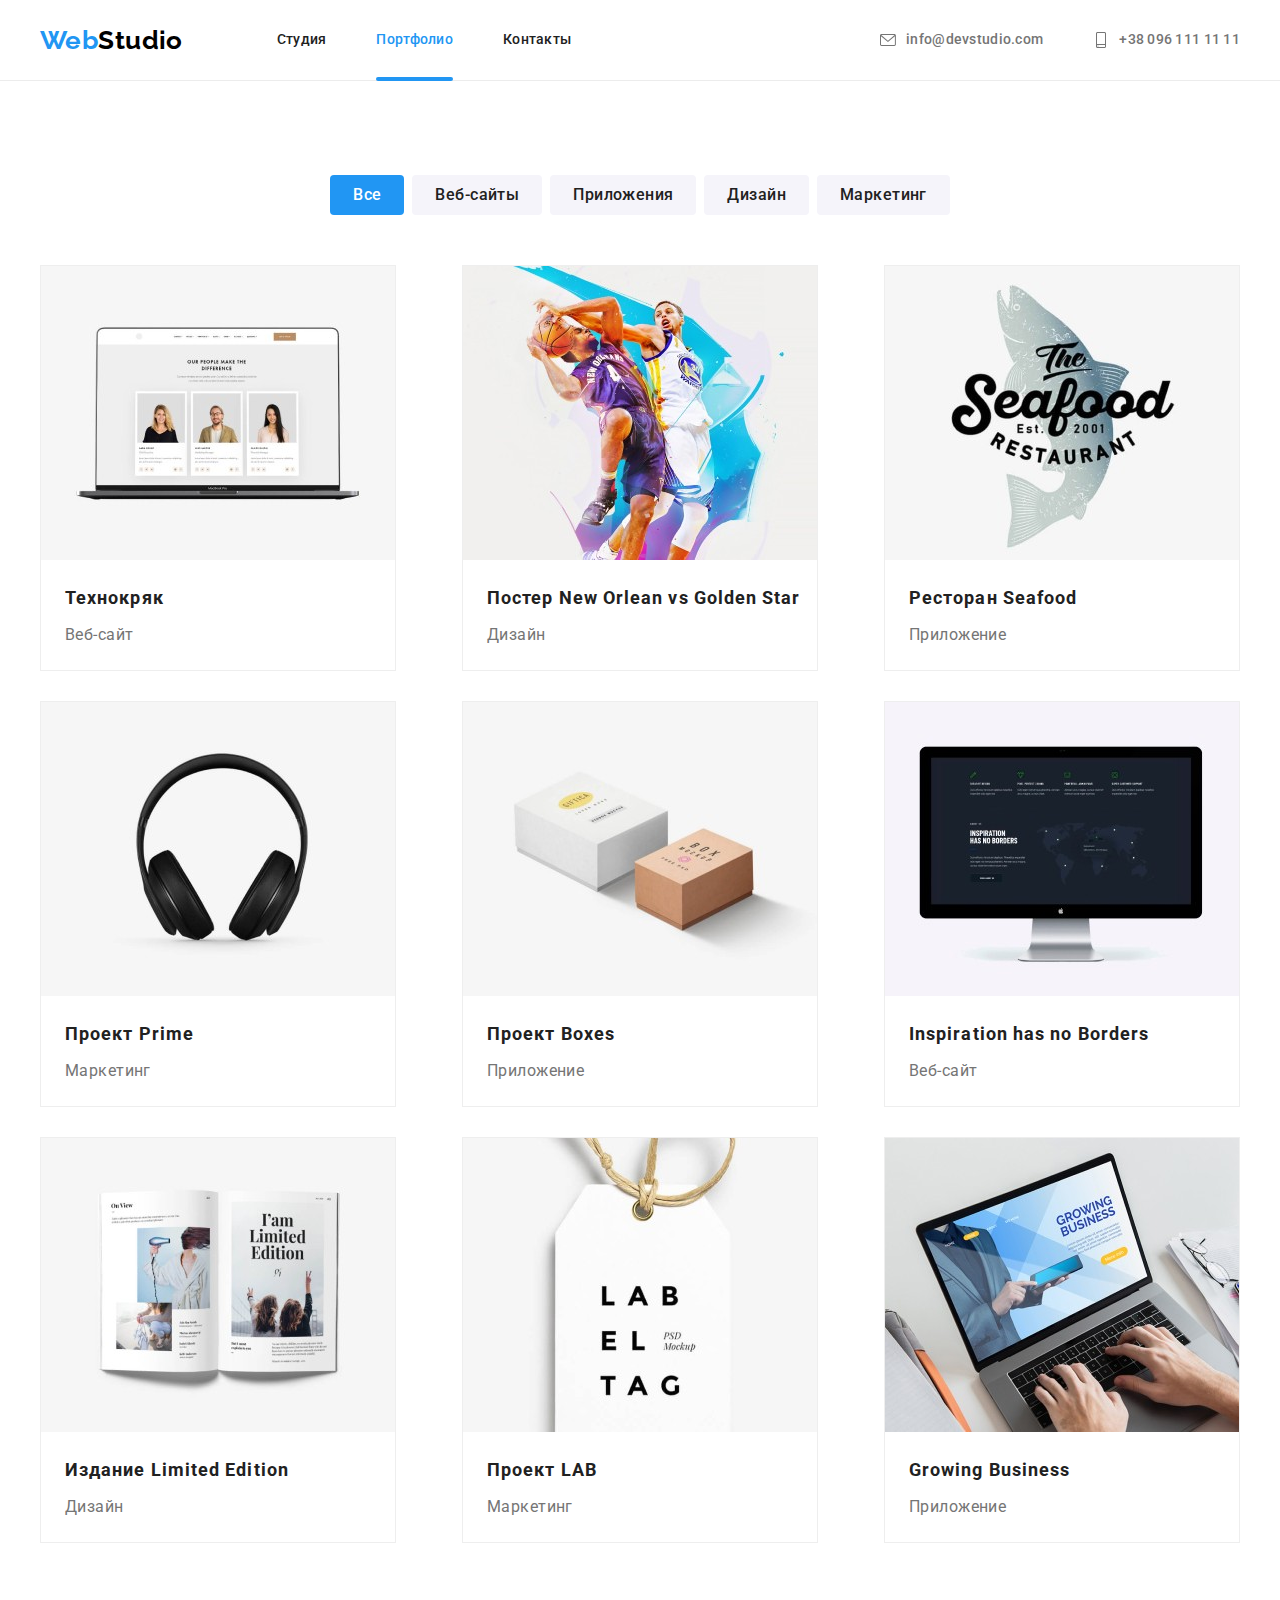
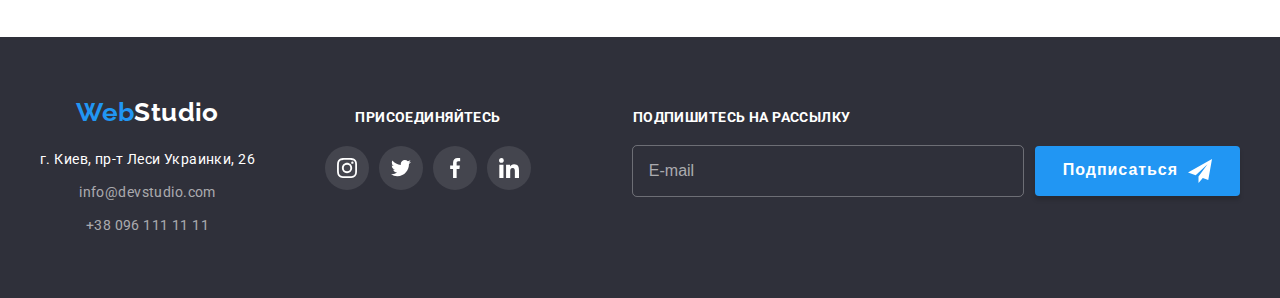
==== commit 2c042282: "Редагує адаптування зображення у Портфоліо" ====
--- a/portfolio.html
+++ b/portfolio.html
@@ -84,9 +84,9 @@
                     <li class="menu-contact__item">
                         <a href="tel:+380961111111" class="link menu-contact__link">+38 096 111 11 11</a>
                     </li>
-                    <li class="menu-navigation__item ">
+                    <li class="menu-contact__item">
                         <a href="mailto:info@devstudio.com"
-                            class="link menu-contact__link menu-navigation__link--mail">info@devstudio.com</a>
+                            class="link menu-contact__link menu-contact__link--mail">info@devstudio.com</a>
                     </li>
                 </ul>
                 <ul class="menu-socials list">
@@ -156,12 +156,13 @@
                                 <div class="img-cont-portfolio">
                                     <picture>
                                         <source media="(max-width: 767px)"
-                                            srcset="./images/portfolio/tehnokryak_mob.jpg 1x, ./images/portfolio/tehnokryak_mob@2x.jpg 2x">
-                                        <source media="(min-width: 768px)"
-                                            srcset="./images/portfolio/tehnokryak_tab.jpg 1x, ./images/portfolio/tehnokryak_tab@2x.jpg 2x">
-                                        <source media="(min-width: 1200px)"
-                                            srcset="./images/portfolio/tehnokryak_desk.jpg 1x, ./images/portfolio/tehnokryak_desk@2x.jpg 2x">
-                                        <img src="./images/portfolio/tehnokryak_tab.jpg" alt="Технокряк">
+                                            srcset="./images/portfolio/orlean_mob.jpg 1x, ./images/portfolio/orlean_mob@2x.jpg 2x">
+                                        <source media="(min-width: 768px)"
+                                            srcset="./images/portfolio/orlean_tab.jpg 1x, ./images/portfolio/orlean_tab@2x.jpg 2x">
+                                        <source media="(min-width: 1200px)"
+                                            srcset="./images/portfolio/orlean_desk.jpg 1x, ./images/portfolio/orlean_desk@2x.jpg 2x">
+                                        <img src="./images/portfolio/orlean_tab.jpg"
+                                            alt="Постер New Orlean vs Golden Star">
                                     </picture>
                                     <!-- <img src="./images/portfolio/orlean.jpg" alt="Постер New Orlean vs Golden Star"
                                         width="370"> -->
@@ -186,12 +187,12 @@
                                 <div class="img-cont-portfolio">
                                     <picture>
                                         <source media="(max-width: 767px)"
-                                            srcset="./images/portfolio/tehnokryak_mob.jpg 1x, ./images/portfolio/tehnokryak_mob@2x.jpg 2x">
-                                        <source media="(min-width: 768px)"
-                                            srcset="./images/portfolio/tehnokryak_tab.jpg 1x, ./images/portfolio/tehnokryak_tab@2x.jpg 2x">
-                                        <source media="(min-width: 1200px)"
-                                            srcset="./images/portfolio/tehnokryak_desk.jpg 1x, ./images/portfolio/tehnokryak_desk@2x.jpg 2x">
-                                        <img src="./images/portfolio/tehnokryak_tab.jpg" alt="Технокряк">
+                                            srcset="./images/portfolio/seafood_mob.jpg 1x, ./images/portfolio/seafood_mob@2x.jpg 2x">
+                                        <source media="(min-width: 768px)"
+                                            srcset="./images/portfolio/seafood_tab.jpg 1x, ./images/portfolio/seafood_tab@2x.jpg 2x">
+                                        <source media="(min-width: 1200px)"
+                                            srcset="./images/portfolio/seafood_desk.jpg 1x, ./images/portfolio/seafood_desk@2x.jpg 2x">
+                                        <img src="./images/portfolio/seafood_tab.jpg" alt="Ресторан Seafood">
                                     </picture>
                                     <!-- <img src="./images/portfolio/seafood.jpg" alt="Ресторан Seafood" width="370"> -->
                                     <p class="img-portfolio-description">Ресурс предлагает комплексные
@@ -216,12 +217,12 @@
                                 <div class="img-cont-portfolio">
                                     <picture>
                                         <source media="(max-width: 767px)"
-                                            srcset="./images/portfolio/tehnokryak_mob.jpg 1x, ./images/portfolio/tehnokryak_mob@2x.jpg 2x">
-                                        <source media="(min-width: 768px)"
-                                            srcset="./images/portfolio/tehnokryak_tab.jpg 1x, ./images/portfolio/tehnokryak_tab@2x.jpg 2x">
-                                        <source media="(min-width: 1200px)"
-                                            srcset="./images/portfolio/tehnokryak_desk.jpg 1x, ./images/portfolio/tehnokryak_desk@2x.jpg 2x">
-                                        <img src="./images/portfolio/tehnokryak_tab.jpg" alt="Технокряк">
+                                            srcset="./images/portfolio/prime_mob.jpg 1x, ./images/portfolio/prime_mob@2x.jpg 2x">
+                                        <source media="(min-width: 768px)"
+                                            srcset="./images/portfolio/prime_tab.jpg 1x, ./images/portfolio/prime_tab@2x.jpg 2x">
+                                        <source media="(min-width: 1200px)"
+                                            srcset="./images/portfolio/prime_desk.jpg 1x, ./images/portfolio/prime_desk@2x.jpg 2x">
+                                        <img src="./images/portfolio/prime_tab.jpg" alt="Проект Prime">
                                     </picture>
                                     <!-- <img src="./images/portfolio/prime.jpg" alt="Проект Prime" width="370"> -->
                                     <p class="img-portfolio-description">Ресурс предлагает комплексные
@@ -245,12 +246,12 @@
                                 <div class="img-cont-portfolio">
                                     <picture>
                                         <source media="(max-width: 767px)"
-                                            srcset="./images/portfolio/tehnokryak_mob.jpg 1x, ./images/portfolio/tehnokryak_mob@2x.jpg 2x">
-                                        <source media="(min-width: 768px)"
-                                            srcset="./images/portfolio/tehnokryak_tab.jpg 1x, ./images/portfolio/tehnokryak_tab@2x.jpg 2x">
-                                        <source media="(min-width: 1200px)"
-                                            srcset="./images/portfolio/tehnokryak_desk.jpg 1x, ./images/portfolio/tehnokryak_desk@2x.jpg 2x">
-                                        <img src="./images/portfolio/tehnokryak_tab.jpg" alt="Технокряк">
+                                            srcset="./images/portfolio/boxes_mob.jpg 1x, ./images/portfolio/boxes_mob@2x.jpg 2x">
+                                        <source media="(min-width: 768px)"
+                                            srcset="./images/portfolio/boxes_tab.jpg 1x, ./images/portfolio/boxes_tab@2x.jpg 2x">
+                                        <source media="(min-width: 1200px)"
+                                            srcset="./images/portfolio/boxes_desk.jpg 1x, ./images/portfolio/boxes_desk@2x.jpg 2x">
+                                        <img src="./images/portfolio/boxes_tab.jpg" alt="Проект Boxes">
                                     </picture>
                                     <!-- <img src="./images/portfolio/boxes.jpg" alt="Проект Boxes" width="370"> -->
                                     <p class="img-portfolio-description">Ресурс предлагает комплексные
@@ -274,12 +275,12 @@
                                 <div class="img-cont-portfolio">
                                     <picture>
                                         <source media="(max-width: 767px)"
-                                            srcset="./images/portfolio/tehnokryak_mob.jpg 1x, ./images/portfolio/tehnokryak_mob@2x.jpg 2x">
-                                        <source media="(min-width: 768px)"
-                                            srcset="./images/portfolio/tehnokryak_tab.jpg 1x, ./images/portfolio/tehnokryak_tab@2x.jpg 2x">
-                                        <source media="(min-width: 1200px)"
-                                            srcset="./images/portfolio/tehnokryak_desk.jpg 1x, ./images/portfolio/tehnokryak_desk@2x.jpg 2x">
-                                        <img src="./images/portfolio/tehnokryak_tab.jpg" alt="Технокряк">
+                                            srcset="./images/portfolio/borders_mob.jpg 1x, ./images/portfolio/borders_mob@2x.jpg 2x">
+                                        <source media="(min-width: 768px)"
+                                            srcset="./images/portfolio/borders_tab.jpg 1x, ./images/portfolio/borders_tab@2x.jpg 2x">
+                                        <source media="(min-width: 1200px)"
+                                            srcset="./images/portfolio/borders_desk.jpg 1x, ./images/portfolio/borders_desk@2x.jpg 2x">
+                                        <img src="./images/portfolio/borders_tab.jpg" alt="Inspiration has no Borders">
                                     </picture>
                                     <!-- <img src="./images/portfolio/borders.jpg" alt="Inspiration has no Borders"
                                         width="370"> -->
@@ -304,12 +305,12 @@
                                 <div class="img-cont-portfolio">
                                     <picture>
                                         <source media="(max-width: 767px)"
-                                            srcset="./images/portfolio/tehnokryak_mob.jpg 1x, ./images/portfolio/tehnokryak_mob@2x.jpg 2x">
-                                        <source media="(min-width: 768px)"
-                                            srcset="./images/portfolio/tehnokryak_tab.jpg 1x, ./images/portfolio/tehnokryak_tab@2x.jpg 2x">
-                                        <source media="(min-width: 1200px)"
-                                            srcset="./images/portfolio/tehnokryak_desk.jpg 1x, ./images/portfolio/tehnokryak_desk@2x.jpg 2x">
-                                        <img src="./images/portfolio/tehnokryak_tab.jpg" alt="Технокряк">
+                                            srcset="./images/portfolio/limited_mob.jpg 1x, ./images/portfolio/limited_mob@2x.jpg 2x">
+                                        <source media="(min-width: 768px)"
+                                            srcset="./images/portfolio/limited_tab.jpg 1x, ./images/portfolio/limited_tab@2x.jpg 2x">
+                                        <source media="(min-width: 1200px)"
+                                            srcset="./images/portfolio/limited_desk.jpg 1x, ./images/portfolio/limited_desk@2x.jpg 2x">
+                                        <img src="./images/portfolio/limited_tab.jpg" alt="Издание Limited Edition">
                                     </picture>
                                     <!-- <img src="./images/portfolio/limited.jpg" alt="Издание Limited Edition" width="370"> -->
                                     <p class="img-portfolio-description">Ресурс предлагает комплексные
@@ -334,12 +335,12 @@
                                 <div class="img-cont-portfolio">
                                     <picture>
                                         <source media="(max-width: 767px)"
-                                            srcset="./images/portfolio/tehnokryak_mob.jpg 1x, ./images/portfolio/tehnokryak_mob@2x.jpg 2x">
-                                        <source media="(min-width: 768px)"
-                                            srcset="./images/portfolio/tehnokryak_tab.jpg 1x, ./images/portfolio/tehnokryak_tab@2x.jpg 2x">
-                                        <source media="(min-width: 1200px)"
-                                            srcset="./images/portfolio/tehnokryak_desk.jpg 1x, ./images/portfolio/tehnokryak_desk@2x.jpg 2x">
-                                        <img src="./images/portfolio/tehnokryak_tab.jpg" alt="Технокряк">
+                                            srcset="./images/portfolio/lab_mob.jpg 1x, ./images/portfolio/lab_mob@2x.jpg 2x">
+                                        <source media="(min-width: 768px)"
+                                            srcset="./images/portfolio/lab_tab.jpg 1x, ./images/portfolio/lab_tab@2x.jpg 2x">
+                                        <source media="(min-width: 1200px)"
+                                            srcset="./images/portfolio/lab_desk.jpg 1x, ./images/portfolio/lab_desk@2x.jpg 2x">
+                                        <img src="./images/portfolio/lab_tab.jpg" alt="Проект LAB">
                                     </picture>
                                     <!-- <img src="./images/portfolio/lab.jpg" alt="Проект LAB" width="370"> -->
                                     <p class="img-portfolio-description">Ресурс предлагает комплексные
@@ -364,12 +365,12 @@
                                 <div class="img-cont-portfolio">
                                     <picture>
                                         <source media="(max-width: 767px)"
-                                            srcset="./images/portfolio/tehnokryak_mob.jpg 1x, ./images/portfolio/tehnokryak_mob@2x.jpg 2x">
-                                        <source media="(min-width: 768px)"
-                                            srcset="./images/portfolio/tehnokryak_tab.jpg 1x, ./images/portfolio/tehnokryak_tab@2x.jpg 2x">
-                                        <source media="(min-width: 1200px)"
-                                            srcset="./images/portfolio/tehnokryak_desk.jpg 1x, ./images/portfolio/tehnokryak_desk@2x.jpg 2x">
-                                        <img src="./images/portfolio/tehnokryak_tab.jpg" alt="Технокряк">
+                                            srcset="./images/portfolio/growing_mob.jpg 1x, ./images/portfolio/growing_mob@2x.jpg 2x">
+                                        <source media="(min-width: 768px)"
+                                            srcset="./images/portfolio/growing_tab.jpg 1x, ./images/portfolio/growing_tab@2x.jpg 2x">
+                                        <source media="(min-width: 1200px)"
+                                            srcset="./images/portfolio/growing_desk.jpg 1x, ./images/portfolio/growing_desk@2x.jpg 2x">
+                                        <img src="./images/portfolio/growing_tab.jpg" alt="Growing Business">
                                     </picture>
                                     <!-- <img src="./images/portfolio/growing.jpg" alt="Growing Business" width="370"> -->
                                     <p class="img-portfolio-description">Ресурс предлагает комплексные
--- a/css/main.min.css
+++ b/css/main.min.css
@@ -1,2 +1,2 @@
-:root{--main-color: #757575;--white-color: #ffffff;--blue-color: #2196F3;--black-color: #000000;--title-color: #212121;--grey-cl-icons: #AFB1B8;--background-black-color: #2F303A;--bg-grey-cl: #C4C4C4;--link-contact-footer: rgba(255, 255, 255, 0.6);--bg-cl-footer-icons: rgba(255, 255, 255, 0.1);--bg-cl-hero-btn-hover: #188CE8;--brd-bot-header: #ECECEC;--bg-work-description: rgba(47, 48, 58, 0.8);--bg-portfolio-description: rgba(33, 150, 243, 0.9);--bg-backdrop: rgba(0, 0, 0, 0.2);--border-col-form: rgba(33, 33, 33, 0.2);--placeholder-color: rgba(117, 117, 117, 0.5);--background-color-portfolio-btn: #F5F4FA;--brd-cl-portfolio-fig: #EEEEEE;--fast-time: 250ms;--easy-in-out: cubic-bezier(0.4, 0, 0.2, 1);--main-font-family: Roboto, sans-serif}.hidden{position:absolute;white-space:nowrap;width:1px;height:1px;overflow:hidden;border:0;padding:0;clip:rect(0 0 0 0);-webkit-clip-path:inset(50%);clip-path:inset(50%);margin:-1px}body{margin:0;font-family:var(--main-font-family);font-weight:400;font-size:14px;line-height:1.71;letter-spacing:.03em;color:var(--main-color);background-color:var(--white-color)}.section{padding-top:60px;padding-bottom:60px}.btn{font-family:inherit;cursor:pointer}.title{font-weight:700;font-size:36px;line-height:1.17;text-align:center;color:var(--title-color)}.container{outline:1px solid red;padding-left:15px;padding-right:15px;margin-left:auto;margin-right:auto}@media screen and (min-width: 480px){.container{width:480px}}@media screen and (max-width: 768px){.container{margin-bottom:60px}}@media screen and (min-width: 768px){.container{width:768px}}@media screen and (min-width: 1200px){.container{width:1200px}}h1,h2,h3,h4,h5,h6,p{margin:0}img{display:block;max-width:100%;height:auto}.list{list-style:none;margin:0;padding:0}.link{text-decoration:none}.backdrop{position:fixed;top:0;left:0;width:100%;height:100%;background-color:var(--bg-backdrop);z-index:10;opacity:1;-webkit-transition:opacity var(--fast-time) var(--easy-in-out),visibility var(--fast-time) var(--easy-in-out);transition:opacity var(--fast-time) var(--easy-in-out),visibility var(--fast-time) var(--easy-in-out)}.backdrop.is-hidden{visibility:hidden;opacity:0;pointer-events:none}.backdrop.is-hidden .modal-wrapper{-webkit-transform:scale(0.3),translate(-50%, -50%);transform:scale(0.3),translate(-50%, -50%);opacity:0}.backdrop .modal-wrapper{-webkit-transform:scale(1),translate(-50%, -50%);transform:scale(1),translate(-50%, -50%);opacity:1}.modal-wrapper{position:absolute;top:50%;left:50%;-webkit-transform:translate(-50%, -50%);transform:translate(-50%, -50%);width:auto;height:auto;padding:40px;background-color:var(--white-color);-webkit-box-shadow:0px 1px 3px rgba(0,0,0,0.12),0px 1px 1px rgba(0,0,0,0.14),0px 2px 1px rgba(0,0,0,0.2);box-shadow:0px 1px 3px rgba(0,0,0,0.12),0px 1px 1px rgba(0,0,0,0.14),0px 2px 1px rgba(0,0,0,0.2);border-radius:4px;-webkit-transition:opacity var(--fast-time) var(--easy-in-out),-webkit-transform var(--fast-time) var(--easy-in-out);transition:opacity var(--fast-time) var(--easy-in-out),-webkit-transform var(--fast-time) var(--easy-in-out);transition:transform var(--fast-time) var(--easy-in-out),opacity var(--fast-time) var(--easy-in-out);transition:transform var(--fast-time) var(--easy-in-out),opacity var(--fast-time) var(--easy-in-out),-webkit-transform var(--fast-time) var(--easy-in-out)}@media screen and (min-width: 1200px){.modal-wrapper{width:528px}}.modal-btn{display:-webkit-box;display:-ms-flexbox;display:flex;-webkit-box-pack:center;-ms-flex-pack:center;justify-content:center;-webkit-box-align:center;-ms-flex-align:center;align-items:center;padding:0;position:absolute;top:8px;right:8px;border:1px solid rgba(0,0,0,0.1);border-radius:50%;width:30px;height:30px;background-color:var(--white-color);-webkit-transition:fill var(--fast-time) var(--easy-in-out);transition:fill var(--fast-time) var(--easy-in-out)}.modal-btn:hover,.modal-btn:focus{fill:var(--blue-color)}.input-container{display:block;position:relative;height:40px;margin-right:auto;margin-left:auto;margin-bottom:28px}.label-form{display:block;text-align:start;position:absolute;left:42px;top:50%;-webkit-transform:translateY(-50%);transform:translateY(-50%);cursor:pointer;font-size:12px;line-height:1.16;letter-spacing:0.01em;-webkit-transition:-webkit-transform var(--fast-time) var(--easy-in-out);transition:-webkit-transform var(--fast-time) var(--easy-in-out);transition:transform var(--fast-time) var(--easy-in-out);transition:transform var(--fast-time) var(--easy-in-out), -webkit-transform var(--fast-time) var(--easy-in-out)}.input-form{padding-left:42px;display:block;width:100%;height:40px;z-index:5;border:0;border:1px solid var(--border-col-form);border-radius:4px;cursor:pointer;-webkit-transition:border var(--fast-time) var(--easy-in-out);transition:border var(--fast-time) var(--easy-in-out)}.input-form:focus{border:1px solid var(--blue-color);outline:transparent}.input-form:focus ~ .input-icon{fill:var(--blue-color)}.input-form:focus ~ .label-form,.input-form:not(:placeholder-shown) ~ .label-form{-webkit-transform:translate(-42px, -37px);transform:translate(-42px, -37px)}.input-icon{display:block;position:absolute;left:12px;top:11px;z-index:0}.modal-form__title{display:block;margin-bottom:30px;font-weight:700;font-size:20px;line-height:1.17}.textarea-container{position:relative;margin-bottom:20px}.label-form-comment{display:block;text-align:start;position:absolute;top:-18px;font-size:12px;line-height:1.16;letter-spacing:0.01em;cursor:pointer}.textarea-form-comment{display:block;text-align:start;resize:none;width:100%;height:120px;padding:12px 16px;border:1px solid var(--border-col-form);border-radius:4px;cursor:pointer;-webkit-transition:border var(--fast-time) var(--easy-in-out);transition:border var(--fast-time) var(--easy-in-out)}.textarea-form-comment:focus{border:1px solid var(--blue-color);outline:transparent}.textarea-form-comment::-webkit-input-placeholder{font-size:12px;line-height:14px;letter-spacing:0.01em;color:var(--placeholder-color)}.textarea-form-comment:-ms-input-placeholder{font-size:12px;line-height:14px;letter-spacing:0.01em;color:var(--placeholder-color)}.textarea-form-comment::-ms-input-placeholder{font-size:12px;line-height:14px;letter-spacing:0.01em;color:var(--placeholder-color)}.textarea-form-comment::placeholder{font-size:12px;line-height:14px;letter-spacing:0.01em;color:var(--placeholder-color)}.form-policy-group{display:-webkit-box;display:-ms-flexbox;display:flex;-ms-flex-wrap:wrap;flex-wrap:wrap;-webkit-box-align:center;-ms-flex-align:center;align-items:center;-webkit-box-pack:center;-ms-flex-pack:center;justify-content:center;margin-bottom:30px;cursor:pointer}@media screen and (max-width: 1199px){.form-policy-group{font-size:12px;line-height:1.17;letter-spacing:.02em}}.checkbox{-webkit-appearance:none;-moz-appearance:none;appearance:none}.custom-checkbox{display:-webkit-box;display:-ms-flexbox;display:flex;-webkit-box-pack:center;-ms-flex-pack:center;justify-content:center;-webkit-box-align:center;-ms-flex-align:center;align-items:center;margin-right:7px;width:16px;height:15px;outline:2px solid black;outline-offset:-2px;border-radius:2px}.custom-checkbox-icon{opacity:0;-webkit-transition:opacity var(--fast-time) var(--easy-in-out);transition:opacity var(--fast-time) var(--easy-in-out)}.checkbox:checked+.custom-checkbox{outline:2px solid var(--blue-color)}.checkbox:checked+.custom-checkbox .custom-checkbox-icon{opacity:1}.contract-form{font-family:inherit;font-size:inherit;line-height:inherit;letter-spacing:inherit;color:var(--blue-color)}.form-btn{padding:10px 55px;background-color:var(--blue-color);color:var(--white-color);cursor:pointer;font-weight:700;font-size:16px;line-height:1.86;letter-spacing:0.06em;-webkit-box-shadow:0px 4px 4px rgba(0,0,0,0.15);box-shadow:0px 4px 4px rgba(0,0,0,0.15);border-radius:4px;border:none;-webkit-transition:background-color var(--fast-time) var(--easy-in-out);transition:background-color var(--fast-time) var(--easy-in-out)}.form-btn:focus,.form-btn:hover{background-color:var(--bg-cl-hero-btn-hover)}.logo{font-family:Raleway, sans-serif;font-weight:700;font-size:26px;line-height:1.19;text-decoration:none;color:var(--blue-color)}.logo--black{color:var(--black-color)}.logo--white{color:var(--white-color)}.logo--center{display:block;text-align:center}.header{border-bottom:1px solid var(--brd-bot-header)}.header__container{display:-webkit-box;display:-ms-flexbox;display:flex;-webkit-box-align:center;-ms-flex-align:center;align-items:center;position:relative}@media screen and (max-width: 1199px){.header__container{-webkit-box-pack:justify;-ms-flex-pack:justify;justify-content:space-between}}@media screen and (min-width: 1200px){.header__logo{margin-right:94px}}@media screen and (max-width: 768px){.navigation{display:none}}.navigation__list{display:-webkit-box;display:-ms-flexbox;display:flex;-webkit-box-align:center;-ms-flex-align:center;align-items:center}.navigation__item:not(:last-child){margin-right:50px}.navigation__link{position:relative;display:block;padding-top:32px;padding-bottom:32px;font-weight:500;font-size:inherit;line-height:1.14;letter-spacing:.02em;color:var(--title-color);-webkit-transition:color var(--fast-time) var(--easy-in-out);transition:color var(--fast-time) var(--easy-in-out)}.navigation__link:focus,.navigation__link:hover{color:var(--blue-color);fill:var(--blue-color)}.navigation__link::after{position:absolute;content:"";display:block;height:4px;width:100%;background-color:var(--blue-color);bottom:-1px;left:0;border-radius:2px;opacity:0;-webkit-transition:opacity var(--fast-time) var(--easy-in-out);transition:opacity var(--fast-time) var(--easy-in-out)}.navigation__link:hover::after,.navigation__link:focus::after{opacity:1}.navigation__link--current{color:var(--blue-color)}.navigation__link--current::after{position:absolute;content:"";display:block;height:4px;width:100%;background-color:var(--blue-color);bottom:-1px;left:0;border-radius:2px;opacity:1}@media screen and (max-width: 768px){.header__contact{display:none}}@media screen and (min-width: 1200px){.header__contact{display:-webkit-box;display:-ms-flexbox;display:flex;margin-left:auto}}@media screen and (max-width: 1199px){.header__item:not(:last-child){margin-bottom:10px}}@media screen and (min-width: 1200px){.header__item:not(:last-child){margin-right:50px}}.header__link{display:-webkit-box;display:-ms-flexbox;display:flex;-webkit-box-align:center;-ms-flex-align:center;align-items:center;font-weight:500;font-size:inherit;line-height:1.14;letter-spacing:.02em;color:var(--main-color);fill:var(--main-color);-webkit-transition:color var(--fast-time) var(--easy-in-out);transition:color var(--fast-time) var(--easy-in-out)}@media screen and (min-width: 1200px){.header__link{padding-top:32px;padding-bottom:32px}}.header__link:focus,.header__link:hover{color:var(--blue-color);fill:var(--blue-color)}.header__icon{margin-right:10px}.menu-btn{border:0;background-color:var(--white-color);padding:0;display:block;width:40px;height:40px;position:relative;z-index:10;color:var(--blue-color);-webkit-transition:fill var(--fast-time) var(--easy-in-out);transition:fill var(--fast-time) var(--easy-in-out)}@media screen and (min-width: 768px){.menu-btn{display:none}}.menu-btn .header__cross-icon{display:none}.menu-btn:hover,.menu-btn:focus .header__menu-icon{fill:var(--blue-color)}.menu-btn:hover,.menu-btn:focus .header__cross-icon{fill:var(--blue-color)}.menu-btn.is-open .header__cross-icon{display:block}.menu-btn.is-open .header__menu-icon{display:none}@media screen and (max-width: 768px){.menu-btn.is-open ~ .menu-container{display:block;-webkit-transform:translateX(0);transform:translateX(0);-webkit-transition:-webkit-transform var(--fast-time) var(--easy-in-out);transition:-webkit-transform var(--fast-time) var(--easy-in-out);transition:transform var(--fast-time) var(--easy-in-out);transition:transform var(--fast-time) var(--easy-in-out), -webkit-transform var(--fast-time) var(--easy-in-out)}}.menu-btn ~ .menu-container{-webkit-transition:-webkit-transform var(--fast-time) var(--easy-in-out);transition:-webkit-transform var(--fast-time) var(--easy-in-out);transition:transform var(--fast-time) var(--easy-in-out);transition:transform var(--fast-time) var(--easy-in-out), -webkit-transform var(--fast-time) var(--easy-in-out)}.menu-btn.is-open{top:0}.header__cross-icon{position:absolute;left:11px;top:11px}.menu-container{width:100%;position:absolute;top:0;left:0;z-index:9;-webkit-transform:translateX(-800px);transform:translateX(-800px);padding:48px 40px;background-color:var(--white-color)}@media screen and (min-width: 768px){.menu-container{display:none}}.menu-navigation{margin-bottom:302px}.menu-navigation__item:not(:last-child){margin-bottom:32px}.menu-navigation__link{font-weight:500;font-size:40px;line-height:1.17;letter-spacing:.02em;color:var(--title-color);-webkit-transition:color var(--fast-time) var(--easy-in-out);transition:color var(--fast-time) var(--easy-in-out)}.menu-navigation__link:hover,.menu-navigation__link:focus{color:var(--blue-color)}.menu-navigation__link--current{color:var(--blue-color)}.menu-contact{margin-bottom:64px}.menu-contact__item:not(:last-child){margin-bottom:32px}.menu-contact__link{font-weight:500;font-size:34px;line-height:1.17;letter-spacing:.02em;color:var(--blue-color)}.menu-navigation__link--mail{font-weight:500;font-size:24px;line-height:1.17;letter-spacing:.02em;color:var(--main-color)}.menu-socials{display:-webkit-box;display:-ms-flexbox;display:flex;-ms-flex-wrap:wrap;flex-wrap:wrap}.menu-socials__item:not(:last-child){border-right:1px solid rgba(33,33,33,0.2);padding-right:10px}.menu-socials__item{padding-left:10px}.menu-socials__item:first-child{padding-left:0}.menu-socials__link{font-weight:500;font-size:18px;line-height:1.22;letter-spacing:.02em;color:var(--blue-color)}.hero{max-width:1600px;padding-top:200px;padding-bottom:200px;margin-left:auto;margin-right:auto;background-position:center;background-repeat:no-repeat;background-size:cover;background-color:var(--bg-grey-cl);background-image:url(../images/hero/hero-bg.png),url(../images/hero/hero-img_sm.jpg)}.hero__container{text-align:center}.hero__title{margin-bottom:30px;font-weight:900;font-size:44px;line-height:1.36;letter-spacing:.06em;text-transform:uppercase;color:var(--white-color)}@media screen and (max-width: 1199px){.hero__title{font-weight:900;font-size:26px;line-height:1.62;letter-spacing:.06em;text-transform:uppercase}}@media screen and (-webkit-min-device-pixel-ratio: 2), screen and (min-resolution: 2dppx){.hero{background-image:url(../images/hero/hero-bg.png),url(../images/hero/hero-img_sm@2x.jpg)}}@media screen and (min-width: 768px){.hero{background-image:url(../images/hero/hero-bg.png),url(../images/hero/hero-img_md.jpg)}}@media screen and (min-width: 768px) and (-webkit-min-device-pixel-ratio: 2), screen and (min-width: 768px) and (min-resolution: 2dppx){.hero{background-image:url(../images/hero/hero-bg.png),url(../images/hero/hero-img_md@2x.jpg)}}@media screen and (min-width: 1200px){.hero{background-image:url(../images/hero/hero-bg.png),url(../images/hero/hero-img_lg.jpg)}}@media screen and (min-width: 1200px) and (-webkit-min-device-pixel-ratio: 2), screen and (min-width: 1200px) and (min-resolution: 2dppx){.hero{background-image:url(../images/hero/hero-bg.png),url(../images/hero/hero-img_lg@2x.jpg)}}.hero-btn{display:inline-block;padding:10px 32px;min-width:200px;border:1px solid transparent;border-radius:4px;text-align:center;font-weight:700;font-size:16px;line-height:1.88;letter-spacing:.06em;color:var(--white-color);background-color:var(--blue-color);-webkit-transition:background-color var(--fast-time) var(--easy-in-out);transition:background-color var(--fast-time) var(--easy-in-out)}.hero-btn:focus,.hero-btn:hover{background-color:var(--bg-cl-hero-btn-hover)}@media screen and (min-width: 768px){.benefits-list{display:-webkit-box;display:-ms-flexbox;display:flex;-ms-flex-wrap:wrap;flex-wrap:wrap;margin:-15px}}@media screen and (max-width: 767px){.benefits-list__item{margin-bottom:30px}}@media screen and (min-width: 768px){.benefits-list__item{margin:15px;width:calc((100% - 2 * 30px) / 2)}}@media screen and (min-width: 1200px){.benefits-list__item{-ms-flex-wrap:nowrap;flex-wrap:nowrap;width:calc((100% - 3 * 30px) / 4);max-width:270px}}@media screen and (max-width: 768px){.benefits-list__item:last-child{margin-bottom:0}}.benefits-list__icon{display:-webkit-box;display:-ms-flexbox;display:flex;-webkit-box-pack:center;-ms-flex-pack:center;justify-content:center;-webkit-box-align:center;-ms-flex-align:center;align-items:center;width:100%;height:120px;margin-bottom:30px;background-color:var(--background-color-portfolio-btn)}.benefits-list__title{margin-bottom:10px;font-weight:700;font-size:inherit;line-height:1.14;letter-spacing:inherit;text-transform:uppercase;text-align:center;color:var(--title-color)}@media screen and (min-width: 768px){.benefits-list__title{text-align:start}}@media screen and (max-width: 1199px){.work{display:none}}.work__title{margin-bottom:50px}.work-list{display:-webkit-box;display:-ms-flexbox;display:flex;-webkit-box-pack:justify;-ms-flex-pack:justify;justify-content:space-between}.work-list__item{position:relative}.work-list__item:not(:last-child){margin-right:30px}.work-list__description{display:-webkit-box;display:-ms-flexbox;display:flex;width:100%;height:70px;background-color:var(--bg-work-description);-webkit-box-pack:center;-ms-flex-pack:center;justify-content:center;-webkit-box-align:center;-ms-flex-align:center;align-items:center;position:absolute;left:0;bottom:0;font-weight:700;font-size:inherit;line-height:1.14;letter-spacing:inherit;text-transform:uppercase;color:var(--white-color)}@media screen and (min-width: 768px){.list-team{display:-webkit-box;display:-ms-flexbox;display:flex;-ms-flex-wrap:wrap;flex-wrap:wrap;margin:-15px}}@media screen and (min-width: 768px){.list-team .item{margin:15px;width:calc((100% - 2 * 30px) / 2)}}@media screen and (min-width: 1200px){.list-team .item{margin:15px;width:calc((100% - 3 * 30px) / 4);max-width:270px}}.list-team .item:not(:last-child){margin-bottom:30px}.list-team .title{margin-bottom:10px}.list-team .text{margin-bottom:16px}.list-team .title{font-weight:500;font-size:16px;line-height:1.19;letter-spacing:inherit;text-align:center;color:var(--title-color)}.team{margin-left:auto;margin-right:auto;background-color:var(--background-color-portfolio-btn)}.figure{margin:0;-webkit-box-shadow:0px 1px 3px rgba(0,0,0,0.12),0px 1px 1px rgba(0,0,0,0.14),0px 2px 1px rgba(0,0,0,0.2);box-shadow:0px 1px 3px rgba(0,0,0,0.12),0px 1px 1px rgba(0,0,0,0.14),0px 2px 1px rgba(0,0,0,0.2);border-radius:0px 0px 4px 4px;background-color:var(--white-color)}.figcaption{padding-top:30px;padding-bottom:24px}.title-team{margin-bottom:50px}.text{font-weight:inherit;font-size:16px;line-height:1.19;letter-spacing:inherit;text-align:center}.list-team-icons{display:-webkit-box;display:-ms-flexbox;display:flex;width:206px;height:44px;margin-left:auto;margin-right:auto;-webkit-box-pack:center;-ms-flex-pack:center;justify-content:center;-webkit-box-align:center;-ms-flex-align:center;align-items:center}.item-icons:not(:last-child){margin-right:10px}.link-team-icons{display:-webkit-box;display:-ms-flexbox;display:flex;-webkit-box-pack:center;-ms-flex-pack:center;justify-content:center;-webkit-box-align:center;-ms-flex-align:center;align-items:center;width:44px;height:44px;border-radius:50%;fill:var(--grey-cl-icons);-webkit-transition:background-color var(--fast-time) var(--easy-in-out),fill var(--fast-time) var(--easy-in-out);transition:background-color var(--fast-time) var(--easy-in-out),fill var(--fast-time) var(--easy-in-out)}.link-team-icons:hover,.link-team-icons:focus{fill:var(--white-color);background-color:var(--bg-cl-hero-btn-hover);border-radius:50%}.clients__title{margin-bottom:30px}@media screen and (min-width: 1200px){.clients__title{margin-bottom:50px}}.logo-list{display:-webkit-box;display:-ms-flexbox;display:flex;-ms-flex-wrap:wrap;flex-wrap:wrap;margin:-15px}.logo-list__item{margin:15px;width:calc((100% - 2 * 30px) / 2)}@media screen and (min-width: 768px){.logo-list__item{width:calc((100% - 3 * 30px) / 3)}}@media screen and (min-width: 1200px){.logo-list__item{width:calc((100% - 6 * 30px) / 6)}}.logo-list__link{display:-webkit-box;display:-ms-flexbox;display:flex;-webkit-box-pack:center;-ms-flex-pack:center;justify-content:center;-webkit-box-align:center;-ms-flex-align:center;align-items:center;width:100%;height:92px;border:1px solid #AFB1B8;border-radius:4px;fill:var(--grey-cl-icons);-webkit-transition:fill var(--fast-time) var(--easy-in-out),border var(--fast-time) var(--easy-in-out);transition:fill var(--fast-time) var(--easy-in-out),border var(--fast-time) var(--easy-in-out)}.logo-list__link:hover,.logo-list__link:focus{border:1px solid var(--blue-color);fill:var(--blue-color)}.footer{margin-left:auto;margin-right:auto;padding-top:60px;padding-bottom:60px;background-color:var(--background-black-color)}@media screen and (min-width: 1200px){.footer-container-address{margin-right:70px}}.footer-list-address{margin-top:20px;margin-bottom:60px;text-align:center}@media screen and (min-width: 768px){.footer-list-address{margin-bottom:0}}.footer-list-address .item:not(:last-child){margin-bottom:9px}.footer-address{font-style:normal;color:var(--white-color)}.link-contact-footer{color:var(--link-contact-footer)}@media screen and (min-width: 1200px){.footer-container{display:-webkit-box;display:-ms-flexbox;display:flex;-webkit-box-pack:justify;-ms-flex-pack:justify;justify-content:space-between}}@media screen and (min-width: 768px){.footer-container__tablet{display:-webkit-box;display:-ms-flexbox;display:flex;-ms-flex-pack:distribute;justify-content:space-around;margin-bottom:60px}}@media screen and (min-width: 1200px){.footer-container__tablet{margin-bottom:0}}.social-networks-footer{margin-bottom:60px;text-align:center}@media screen and (min-width: 768px){.social-networks-footer{margin-bottom:0;margin-top:5px}}@media screen and (min-width: 1200px){.social-networks-footer{margin-top:12px}}.footer-title{font-weight:700;font-size:inherit;line-height:1.17;letter-spacing:inherit;text-transform:uppercase;color:var(--white-color);margin-bottom:20px}.link-footer-icons{display:-webkit-box;display:-ms-flexbox;display:flex;-webkit-box-pack:center;-ms-flex-pack:center;justify-content:center;-webkit-box-align:center;-ms-flex-align:center;align-items:center;width:44px;height:44px;background-color:var(--bg-cl-footer-icons);border-radius:50%;fill:var(--white-color);-webkit-transition:background-color var(--fast-time) var(--easy-in-out);transition:background-color var(--fast-time) var(--easy-in-out)}.link-footer-icons:hover,.link-footer-icons:focus{background-color:var(--blue-color);border-radius:50%}.list-footer-icons{display:-webkit-box;display:-ms-flexbox;display:flex;max-height:44px;-webkit-box-pack:center;-ms-flex-pack:center;justify-content:center}.item-footer-icons:not(:last-child){margin-right:10px}.footer-form{display:block;text-align:center}@media screen and (min-width: 1200px){.footer-form{margin-top:12px}}.label-footer{display:inline-block;margin-bottom:20px;font-weight:700;font-size:inherit;line-height:1.17;letter-spacing:inherit;text-transform:uppercase;color:var(--white-color)}@media screen and (min-width: 1200px){.label-footer{display:block;text-align:start}}.input-footer{width:100%;max-height:50px;margin-bottom:20px;max-width:450px;border:none;outline:1px solid rgba(255,255,255,0.3);border-radius:4px;background-color:transparent;padding:15px 16px;color:var(--link-contact-footer);font-size:16px;line-height:1.25}@media screen and (min-width: 1200px){.input-footer{width:358px;margin-bottom:0;margin-right:12px}}.input-footer::-webkit-input-placeholder{font-size:16px;line-height:1.25;color:var(--link-contact-footer)}.input-footer:-ms-input-placeholder{font-size:16px;line-height:1.25;color:var(--link-contact-footer)}.input-footer::-ms-input-placeholder{font-size:16px;line-height:1.25;color:var(--link-contact-footer)}.input-footer::placeholder{font-size:16px;line-height:1.25;color:var(--link-contact-footer)}.footer-btn-form{margin-right:auto;margin-left:auto;display:-webkit-box;display:-ms-flexbox;display:flex;-webkit-box-pack:center;-ms-flex-pack:center;justify-content:center;-webkit-box-align:center;-ms-flex-align:center;align-items:center;padding:10px 28px;-webkit-box-shadow:0px 4px 4px rgba(0,0,0,0.15);box-shadow:0px 4px 4px rgba(0,0,0,0.15);border-radius:4px;border:none;background-color:var(--blue-color);color:var(--white-color);font-weight:700;font-size:16px;line-height:1.88;letter-spacing:.06em;cursor:pointer;-webkit-transition:background-color var(--fast-time) var(--easy-in-out);transition:background-color var(--fast-time) var(--easy-in-out)}.footer-btn-form:focus,.footer-btn-form:hover{background-color:var(--bg-cl-hero-btn-hover)}.footer-btn-icon-form{margin-left:10px}@media screen and (min-width: 1200px){.input-btn-form-footer{display:-webkit-box;display:-ms-flexbox;display:flex;height:50px}}.list-button{display:-webkit-box;display:-ms-flexbox;display:flex;-ms-flex-wrap:wrap;flex-wrap:wrap;-webkit-box-pack:start;-ms-flex-pack:start;justify-content:start;margin-bottom:50px;margin-right:auto}@media screen and (min-width: 768px){.list-button{-webkit-box-pack:center;-ms-flex-pack:center;justify-content:center}}.portfolio .item:not(:last-child){margin-right:8px}@media screen and (max-width: 767px){.portfolio .item:nth-last-child(-n+2){margin-top:15px}}@media screen and (max-width: 404px){.portfolio .item:nth-last-child(-n+3){margin-top:15px}}.portfolio-btn{padding:6px 22px;border:1px solid transparent;border-radius:4px;font-weight:500;font-size:16px;line-height:1.62;letter-spacing:inherit;text-align:center;color:var(--title-color);background-color:var(--background-color-portfolio-btn);-webkit-transition:background-color var(--fast-time) var(--easy-in-out),color var(--fast-time) var(--easy-in-out),-webkit-box-shadow var(--fast-time) var(--easy-in-out);transition:background-color var(--fast-time) var(--easy-in-out),color var(--fast-time) var(--easy-in-out),-webkit-box-shadow var(--fast-time) var(--easy-in-out);transition:background-color var(--fast-time) var(--easy-in-out),color var(--fast-time) var(--easy-in-out),box-shadow var(--fast-time) var(--easy-in-out);transition:background-color var(--fast-time) var(--easy-in-out),color var(--fast-time) var(--easy-in-out),box-shadow var(--fast-time) var(--easy-in-out),-webkit-box-shadow var(--fast-time) var(--easy-in-out)}.portfolio-btn:focus,.portfolio-btn:hover{background-color:var(--blue-color);color:var(--white-color);-webkit-box-shadow:0px 3px 1px rgba(0,0,0,0.1),0px 1px 2px rgba(0,0,0,0.08),0px 2px 2px rgba(0,0,0,0.12);box-shadow:0px 3px 1px rgba(0,0,0,0.1),0px 1px 2px rgba(0,0,0,0.08),0px 2px 2px rgba(0,0,0,0.12)}.current-portfolio{background-color:var(--blue-color);color:var(--white-color)}.list-portfolio{display:-webkit-box;display:-ms-flexbox;display:flex;-ms-flex-wrap:wrap;flex-wrap:wrap;-webkit-box-pack:justify;-ms-flex-pack:justify;justify-content:space-between;margin:-15px}@media screen and (min-width: 768px) and (max-width: 1199px){.list-portfolio{-webkit-box-pack:justify;-ms-flex-pack:justify;justify-content:space-between}}.figcaption-portfolio{padding-top:20px;padding-bottom:20px;padding-left:24px}.portfolio-item{position:relative;border:1px solid var(--brd-cl-portfolio-fig);margin:15px;background-color:var(--white-color);background-color:aqua;-webkit-transition:-webkit-box-shadow var(--fast-time) var(--easy-in-out);transition:-webkit-box-shadow var(--fast-time) var(--easy-in-out);transition:box-shadow var(--fast-time) var(--easy-in-out);transition:box-shadow var(--fast-time) var(--easy-in-out), -webkit-box-shadow var(--fast-time) var(--easy-in-out)}@media screen and (min-width: 768px) and (max-width: 1199px){.portfolio-item{width:calc((100% - 3 * 30px) / 2)}}.portfolio-item:hover,.portfolio-item:focus{-webkit-box-shadow:0px 1px 1px rgba(0,0,0,0.12),0px 4px 4px rgba(0,0,0,0.06),1px 4px 6px rgba(0,0,0,0.16);box-shadow:0px 1px 1px rgba(0,0,0,0.12),0px 4px 4px rgba(0,0,0,0.06),1px 4px 6px rgba(0,0,0,0.16)}.portfolio-figure{margin:0}.title-cards{display:-webkit-box;display:-ms-flexbox;display:flex;margin-bottom:4px;font-weight:700;font-size:18px;line-height:2;letter-spacing:.06em;color:var(--title-color)}.text-cards{font-weight:inherit;font-size:16px;line-height:1.88;letter-spacing:inherit;color:var(--main-color)}.img-portfolio-description{position:absolute;display:-webkit-box;display:-ms-flexbox;display:flex;-webkit-box-pack:center;-ms-flex-pack:center;justify-content:center;-webkit-box-align:center;-ms-flex-align:center;align-items:center;padding-left:24px;padding-right:24px;max-width:100%;height:100%;-webkit-transition:-webkit-transform var(--fast-time) var(--easy-in-out);transition:-webkit-transform var(--fast-time) var(--easy-in-out);transition:transform var(--fast-time) var(--easy-in-out);transition:transform var(--fast-time) var(--easy-in-out), -webkit-transform var(--fast-time) var(--easy-in-out);background-color:var(--bg-portfolio-description);font-weight:inherit;font-size:18px;line-height:1.56;letter-spacing:inherit;color:var(--white-color)}.portfolio-item .link:hover .img-portfolio-description,.portfolio-item .link:focus .img-portfolio-description{-webkit-transform:translateY(-294px);transform:translateY(-294px)}.img-cont-portfolio{position:relative;overflow:hidden}
+:root{--main-color: #757575;--white-color: #ffffff;--blue-color: #2196F3;--black-color: #000000;--title-color: #212121;--grey-cl-icons: #AFB1B8;--background-black-color: #2F303A;--bg-grey-cl: #C4C4C4;--link-contact-footer: rgba(255, 255, 255, 0.6);--bg-cl-footer-icons: rgba(255, 255, 255, 0.1);--bg-cl-hero-btn-hover: #188CE8;--brd-bot-header: #ECECEC;--bg-work-description: rgba(47, 48, 58, 0.8);--bg-portfolio-description: rgba(33, 150, 243, 0.9);--bg-backdrop: rgba(0, 0, 0, 0.2);--border-col-form: rgba(33, 33, 33, 0.2);--placeholder-color: rgba(117, 117, 117, 0.5);--background-color-portfolio-btn: #F5F4FA;--brd-cl-portfolio-fig: #EEEEEE;--fast-time: 250ms;--easy-in-out: cubic-bezier(0.4, 0, 0.2, 1);--main-font-family: Roboto, sans-serif}.hidden{position:absolute;white-space:nowrap;width:1px;height:1px;overflow:hidden;border:0;padding:0;clip:rect(0 0 0 0);-webkit-clip-path:inset(50%);clip-path:inset(50%);margin:-1px}body{margin:0;font-family:var(--main-font-family);font-weight:400;font-size:14px;line-height:1.71;letter-spacing:.03em;color:var(--main-color);background-color:var(--white-color)}.section{padding-top:60px;padding-bottom:60px}@media screen and (min-width: 1200px){.section{padding-top:94px;padding-bottom:94px}}.btn{font-family:inherit;cursor:pointer}.title{font-weight:700;font-size:36px;line-height:1.17;text-align:center;color:var(--title-color)}.container{padding-left:15px;padding-right:15px;margin-left:auto;margin-right:auto}@media screen and (min-width: 480px) and (max-width: 768px){.container{max-width:480px}}@media screen and (min-width: 768px){.container{width:768px}}@media screen and (min-width: 1200px){.container{width:1200px}}h1,h2,h3,h4,h5,h6,p{margin:0}img,picture{display:block;max-width:100%;height:auto}.list{list-style:none;margin:0;padding:0}.link{text-decoration:none}.backdrop{position:fixed;top:0;left:0;width:100%;height:100%;background-color:var(--bg-backdrop);z-index:10;opacity:1;-webkit-transition:opacity var(--fast-time) var(--easy-in-out),visibility var(--fast-time) var(--easy-in-out);transition:opacity var(--fast-time) var(--easy-in-out),visibility var(--fast-time) var(--easy-in-out)}.backdrop.is-hidden{visibility:hidden;opacity:0;pointer-events:none}.backdrop.is-hidden .modal-wrapper{-webkit-transform:scale(0.3),translate(-50%, -50%);transform:scale(0.3),translate(-50%, -50%);opacity:0}.backdrop .modal-wrapper{-webkit-transform:scale(1),translate(-50%, -50%);transform:scale(1),translate(-50%, -50%);opacity:1}.modal-wrapper{position:absolute;top:50%;left:50%;-webkit-transform:translate(-50%, -50%);transform:translate(-50%, -50%);width:auto;height:auto;padding:40px;background-color:var(--white-color);-webkit-box-shadow:0px 1px 3px rgba(0,0,0,0.12),0px 1px 1px rgba(0,0,0,0.14),0px 2px 1px rgba(0,0,0,0.2);box-shadow:0px 1px 3px rgba(0,0,0,0.12),0px 1px 1px rgba(0,0,0,0.14),0px 2px 1px rgba(0,0,0,0.2);border-radius:4px;-webkit-transition:opacity var(--fast-time) var(--easy-in-out),-webkit-transform var(--fast-time) var(--easy-in-out);transition:opacity var(--fast-time) var(--easy-in-out),-webkit-transform var(--fast-time) var(--easy-in-out);transition:transform var(--fast-time) var(--easy-in-out),opacity var(--fast-time) var(--easy-in-out);transition:transform var(--fast-time) var(--easy-in-out),opacity var(--fast-time) var(--easy-in-out),-webkit-transform var(--fast-time) var(--easy-in-out)}@media screen and (min-width: 1200px){.modal-wrapper{width:528px}}.modal-btn{display:-webkit-box;display:-ms-flexbox;display:flex;-webkit-box-pack:center;-ms-flex-pack:center;justify-content:center;-webkit-box-align:center;-ms-flex-align:center;align-items:center;padding:0;position:absolute;top:8px;right:8px;border:1px solid rgba(0,0,0,0.1);border-radius:50%;width:30px;height:30px;background-color:var(--white-color);-webkit-transition:fill var(--fast-time) var(--easy-in-out);transition:fill var(--fast-time) var(--easy-in-out)}.modal-btn:hover,.modal-btn:focus{fill:var(--blue-color)}.input-container{display:block;position:relative;height:40px;margin-right:auto;margin-left:auto;margin-bottom:28px}.label-form{display:block;text-align:start;position:absolute;left:42px;top:50%;-webkit-transform:translateY(-50%);transform:translateY(-50%);cursor:pointer;font-size:12px;line-height:1.16;letter-spacing:0.01em;-webkit-transition:-webkit-transform var(--fast-time) var(--easy-in-out);transition:-webkit-transform var(--fast-time) var(--easy-in-out);transition:transform var(--fast-time) var(--easy-in-out);transition:transform var(--fast-time) var(--easy-in-out), -webkit-transform var(--fast-time) var(--easy-in-out)}.input-form{padding-left:42px;display:block;width:100%;height:40px;z-index:5;border:0;border:1px solid var(--border-col-form);border-radius:4px;cursor:pointer;-webkit-transition:border var(--fast-time) var(--easy-in-out);transition:border var(--fast-time) var(--easy-in-out)}.input-form:focus{border:1px solid var(--blue-color);outline:transparent}.input-form:focus ~ .input-icon{fill:var(--blue-color)}.input-form:focus ~ .label-form,.input-form:not(:placeholder-shown) ~ .label-form{-webkit-transform:translate(-42px, -37px);transform:translate(-42px, -37px)}.input-icon{display:block;position:absolute;left:12px;top:11px;z-index:0}.modal-form__title{display:block;margin-bottom:30px;font-weight:700;font-size:20px;line-height:1.17}.textarea-container{position:relative;margin-bottom:20px}.label-form-comment{display:block;text-align:start;position:absolute;top:-18px;font-size:12px;line-height:1.16;letter-spacing:0.01em;cursor:pointer}.textarea-form-comment{display:block;text-align:start;resize:none;width:100%;height:120px;padding:12px 16px;border:1px solid var(--border-col-form);border-radius:4px;cursor:pointer;-webkit-transition:border var(--fast-time) var(--easy-in-out);transition:border var(--fast-time) var(--easy-in-out)}.textarea-form-comment:focus{border:1px solid var(--blue-color);outline:transparent}.textarea-form-comment::-webkit-input-placeholder{font-size:12px;line-height:14px;letter-spacing:0.01em;color:var(--placeholder-color)}.textarea-form-comment:-ms-input-placeholder{font-size:12px;line-height:14px;letter-spacing:0.01em;color:var(--placeholder-color)}.textarea-form-comment::-ms-input-placeholder{font-size:12px;line-height:14px;letter-spacing:0.01em;color:var(--placeholder-color)}.textarea-form-comment::placeholder{font-size:12px;line-height:14px;letter-spacing:0.01em;color:var(--placeholder-color)}.form-policy-group{display:-webkit-box;display:-ms-flexbox;display:flex;-ms-flex-wrap:wrap;flex-wrap:wrap;-webkit-box-align:center;-ms-flex-align:center;align-items:center;-webkit-box-pack:center;-ms-flex-pack:center;justify-content:center;margin-bottom:30px;cursor:pointer}@media screen and (max-width: 1199px){.form-policy-group{font-size:12px;line-height:1.17;letter-spacing:.02em}}.checkbox{-webkit-appearance:none;-moz-appearance:none;appearance:none}.custom-checkbox{display:-webkit-box;display:-ms-flexbox;display:flex;-webkit-box-pack:center;-ms-flex-pack:center;justify-content:center;-webkit-box-align:center;-ms-flex-align:center;align-items:center;margin-right:7px;width:16px;height:15px;outline:2px solid black;outline-offset:-2px;border-radius:2px}.custom-checkbox-icon{opacity:0;-webkit-transition:opacity var(--fast-time) var(--easy-in-out);transition:opacity var(--fast-time) var(--easy-in-out)}.checkbox:checked+.custom-checkbox{outline:2px solid var(--blue-color)}.checkbox:checked+.custom-checkbox .custom-checkbox-icon{opacity:1}.contract-form{font-family:inherit;font-size:inherit;line-height:inherit;letter-spacing:inherit;color:var(--blue-color)}.form-btn{padding:10px 55px;background-color:var(--blue-color);color:var(--white-color);cursor:pointer;font-weight:700;font-size:16px;line-height:1.86;letter-spacing:0.06em;-webkit-box-shadow:0px 4px 4px rgba(0,0,0,0.15);box-shadow:0px 4px 4px rgba(0,0,0,0.15);border-radius:4px;border:none;-webkit-transition:background-color var(--fast-time) var(--easy-in-out);transition:background-color var(--fast-time) var(--easy-in-out)}.form-btn:focus,.form-btn:hover{background-color:var(--bg-cl-hero-btn-hover)}.logo{font-family:Raleway, sans-serif;font-weight:700;font-size:26px;line-height:1.19;text-decoration:none;color:var(--blue-color)}.logo--black{color:var(--black-color)}.logo--white{color:var(--white-color)}.logo--center{display:block;text-align:center}.header{border-bottom:1px solid var(--brd-bot-header)}.header__container{display:-webkit-box;display:-ms-flexbox;display:flex;-webkit-box-align:center;-ms-flex-align:center;align-items:center;position:relative}@media screen and (max-width: 1199px){.header__container{-webkit-box-pack:justify;-ms-flex-pack:justify;justify-content:space-between}}@media screen and (min-width: 1200px){.header__logo{margin-right:94px}}@media screen and (max-width: 768px){.navigation{display:none}}.navigation__list{display:-webkit-box;display:-ms-flexbox;display:flex;-webkit-box-align:center;-ms-flex-align:center;align-items:center}.navigation__item:not(:last-child){margin-right:50px}.navigation__link{position:relative;display:block;padding-top:32px;padding-bottom:32px;font-weight:500;font-size:inherit;line-height:1.14;letter-spacing:.02em;color:var(--title-color);-webkit-transition:color var(--fast-time) var(--easy-in-out);transition:color var(--fast-time) var(--easy-in-out)}.navigation__link:focus,.navigation__link:hover{color:var(--blue-color);fill:var(--blue-color)}.navigation__link::after{position:absolute;content:"";display:block;height:4px;width:100%;background-color:var(--blue-color);bottom:-1px;left:0;border-radius:2px;opacity:0;-webkit-transition:opacity var(--fast-time) var(--easy-in-out);transition:opacity var(--fast-time) var(--easy-in-out)}.navigation__link:hover::after,.navigation__link:focus::after{opacity:1}.navigation__link--current{color:var(--blue-color)}.navigation__link--current::after{position:absolute;content:"";display:block;height:4px;width:100%;background-color:var(--blue-color);bottom:-1px;left:0;border-radius:2px;opacity:1}@media screen and (max-width: 768px){.header__contact{display:none}}@media screen and (min-width: 1200px){.header__contact{display:-webkit-box;display:-ms-flexbox;display:flex;margin-left:auto}}@media screen and (max-width: 1199px){.header__item:not(:last-child){margin-bottom:10px}}@media screen and (min-width: 1200px){.header__item:not(:last-child){margin-right:50px}}.header__link{display:-webkit-box;display:-ms-flexbox;display:flex;-webkit-box-align:center;-ms-flex-align:center;align-items:center;font-weight:500;font-size:inherit;line-height:1.14;letter-spacing:.02em;color:var(--main-color);fill:var(--main-color);-webkit-transition:color var(--fast-time) var(--easy-in-out);transition:color var(--fast-time) var(--easy-in-out)}@media screen and (min-width: 1200px){.header__link{padding-top:32px;padding-bottom:32px}}.header__link:focus,.header__link:hover{color:var(--blue-color);fill:var(--blue-color)}.header__icon{margin-right:10px}.menu-btn{border:0;background-color:var(--white-color);padding:0;display:block;width:40px;height:40px;position:relative;z-index:10;color:var(--blue-color);-webkit-transition:fill var(--fast-time) var(--easy-in-out);transition:fill var(--fast-time) var(--easy-in-out)}@media screen and (min-width: 768px){.menu-btn{display:none}}.menu-btn .header__cross-icon{display:none}.menu-btn:hover,.menu-btn:focus .header__menu-icon{fill:var(--blue-color)}.menu-btn:hover,.menu-btn:focus .header__cross-icon{fill:var(--blue-color)}.menu-btn.is-open .header__cross-icon{display:block}.menu-btn.is-open .header__menu-icon{display:none}@media screen and (max-width: 768px){.menu-btn.is-open ~ .menu-container{display:block;-webkit-transform:translateX(0);transform:translateX(0);-webkit-transition:-webkit-transform var(--fast-time) var(--easy-in-out);transition:-webkit-transform var(--fast-time) var(--easy-in-out);transition:transform var(--fast-time) var(--easy-in-out);transition:transform var(--fast-time) var(--easy-in-out), -webkit-transform var(--fast-time) var(--easy-in-out)}}.menu-btn ~ .menu-container{-webkit-transition:-webkit-transform var(--fast-time) var(--easy-in-out);transition:-webkit-transform var(--fast-time) var(--easy-in-out);transition:transform var(--fast-time) var(--easy-in-out);transition:transform var(--fast-time) var(--easy-in-out), -webkit-transform var(--fast-time) var(--easy-in-out)}.menu-btn.is-open{top:0}.header__cross-icon{position:absolute;left:11px;top:11px}.menu-container{width:100%;position:absolute;top:0;left:0;z-index:9;-webkit-transform:translateX(-800px);transform:translateX(-800px);padding:48px 40px;background-color:var(--white-color)}@media screen and (min-width: 768px){.menu-container{display:none}}.menu-navigation{margin-bottom:302px}.menu-navigation__item:not(:last-child){margin-bottom:32px}.menu-navigation__link{font-weight:500;font-size:40px;line-height:1.17;letter-spacing:.02em;color:var(--title-color);-webkit-transition:color var(--fast-time) var(--easy-in-out);transition:color var(--fast-time) var(--easy-in-out)}.menu-navigation__link:hover,.menu-navigation__link:focus{color:var(--blue-color)}.menu-navigation__link--current{color:var(--blue-color)}.menu-contact{margin-bottom:64px}.menu-contact__item:not(:last-child){margin-bottom:32px}.menu-contact__link{font-weight:500;font-size:34px;line-height:1.17;letter-spacing:.02em;color:var(--blue-color)}.menu-contact__link--mail{font-weight:500;font-size:24px;line-height:1.17;letter-spacing:.02em;color:var(--main-color)}.menu-socials{display:-webkit-box;display:-ms-flexbox;display:flex;-ms-flex-wrap:wrap;flex-wrap:wrap}.menu-socials__item{padding-left:10px}.menu-socials__item:not(:last-child){border-right:1px solid rgba(33,33,33,0.2);padding-right:10px}.menu-socials__item:first-child{padding-left:0}.menu-socials__link{font-weight:500;font-size:18px;line-height:1.22;letter-spacing:.02em;color:var(--blue-color)}.hero{max-width:1600px;padding-top:200px;padding-bottom:200px;margin-left:auto;margin-right:auto;background-position:center;background-repeat:no-repeat;background-size:cover;background-color:var(--bg-grey-cl);background-image:url(../images/hero/hero-bg.png),url(../images/hero/hero-img_sm.jpg)}.hero__container{text-align:center}.hero__title{margin-bottom:30px;font-weight:900;font-size:44px;line-height:1.36;letter-spacing:.06em;text-transform:uppercase;color:var(--white-color)}@media screen and (max-width: 1199px){.hero__title{font-weight:900;font-size:26px;line-height:1.62;letter-spacing:.06em;text-transform:uppercase}}@media screen and (-webkit-min-device-pixel-ratio: 2), screen and (min-resolution: 2dppx){.hero{background-image:url(../images/hero/hero-bg.png),url(../images/hero/hero-img_sm@2x.jpg)}}@media screen and (min-width: 768px){.hero{background-image:url(../images/hero/hero-bg.png),url(../images/hero/hero-img_md.jpg)}}@media screen and (min-width: 768px) and (-webkit-min-device-pixel-ratio: 2), screen and (min-width: 768px) and (min-resolution: 2dppx){.hero{background-image:url(../images/hero/hero-bg.png),url(../images/hero/hero-img_md@2x.jpg)}}@media screen and (min-width: 1200px){.hero{background-image:url(../images/hero/hero-bg.png),url(../images/hero/hero-img_lg.jpg)}}@media screen and (min-width: 1200px) and (-webkit-min-device-pixel-ratio: 2), screen and (min-width: 1200px) and (min-resolution: 2dppx){.hero{background-image:url(../images/hero/hero-bg.png),url(../images/hero/hero-img_lg@2x.jpg)}}.hero-btn{display:inline-block;padding:10px 32px;min-width:200px;border:1px solid transparent;border-radius:4px;text-align:center;font-weight:700;font-size:16px;line-height:1.88;letter-spacing:.06em;color:var(--white-color);background-color:var(--blue-color);-webkit-transition:background-color var(--fast-time) var(--easy-in-out);transition:background-color var(--fast-time) var(--easy-in-out)}.hero-btn:focus,.hero-btn:hover{background-color:var(--bg-cl-hero-btn-hover)}.benefits{padding-bottom:0}@media screen and (min-width: 768px){.benefits-list{display:-webkit-box;display:-ms-flexbox;display:flex;-ms-flex-wrap:wrap;flex-wrap:wrap;margin:-15px}}@media screen and (max-width: 767px){.benefits-list__item{margin-bottom:30px}}@media screen and (min-width: 768px){.benefits-list__item{margin:15px;width:calc((100% - 2 * 30px) / 2)}}@media screen and (min-width: 1200px){.benefits-list__item{-ms-flex-wrap:nowrap;flex-wrap:nowrap;width:calc((100% - 3 * 30px) / 4);max-width:270px}}@media screen and (max-width: 768px){.benefits-list__item:last-child{margin-bottom:0}}.benefits-list__icon{display:-webkit-box;display:-ms-flexbox;display:flex;-webkit-box-pack:center;-ms-flex-pack:center;justify-content:center;-webkit-box-align:center;-ms-flex-align:center;align-items:center;width:100%;height:120px;margin-bottom:30px;background-color:var(--background-color-portfolio-btn)}.benefits-list__title{margin-bottom:10px;font-weight:700;font-size:inherit;line-height:1.14;letter-spacing:inherit;text-transform:uppercase;text-align:center;color:var(--title-color)}@media screen and (min-width: 768px){.benefits-list__title{text-align:start}}@media screen and (max-width: 1199px){.work{display:none}}.work__title{margin-bottom:50px}.work-list{display:-webkit-box;display:-ms-flexbox;display:flex;-webkit-box-pack:justify;-ms-flex-pack:justify;justify-content:space-between}.work-list__item{position:relative}.work-list__item:not(:last-child){margin-right:30px}.work-list__description{display:-webkit-box;display:-ms-flexbox;display:flex;width:100%;height:70px;background-color:var(--bg-work-description);-webkit-box-pack:center;-ms-flex-pack:center;justify-content:center;-webkit-box-align:center;-ms-flex-align:center;align-items:center;position:absolute;left:0;bottom:0;font-weight:700;font-size:inherit;line-height:1.14;letter-spacing:inherit;text-transform:uppercase;color:var(--white-color)}@media screen and (min-width: 768px){.list-team{display:-webkit-box;display:-ms-flexbox;display:flex;-ms-flex-wrap:wrap;flex-wrap:wrap;margin:-15px}}@media screen and (min-width: 768px){.list-team .item{margin:15px;width:calc((100% - 2 * 30px) / 2)}}@media screen and (min-width: 1200px){.list-team .item{margin:15px;width:calc((100% - 3 * 30px) / 4);max-width:270px}}.list-team .item:not(:last-child){margin-bottom:30px}.list-team .title{margin-bottom:10px}.list-team .text{margin-bottom:16px}.list-team .title{font-weight:500;font-size:16px;line-height:1.19;letter-spacing:inherit;text-align:center;color:var(--title-color)}.team{margin-left:auto;margin-right:auto;background-color:var(--background-color-portfolio-btn)}.figure{margin:0;-webkit-box-shadow:0px 1px 3px rgba(0,0,0,0.12),0px 1px 1px rgba(0,0,0,0.14),0px 2px 1px rgba(0,0,0,0.2);box-shadow:0px 1px 3px rgba(0,0,0,0.12),0px 1px 1px rgba(0,0,0,0.14),0px 2px 1px rgba(0,0,0,0.2);border-radius:0px 0px 4px 4px;background-color:var(--white-color)}.figcaption{padding-top:30px;padding-bottom:24px}.title-team{margin-bottom:50px}.text{font-weight:inherit;font-size:16px;line-height:1.19;letter-spacing:inherit;text-align:center}.list-team-icons{display:-webkit-box;display:-ms-flexbox;display:flex;width:206px;height:44px;margin-left:auto;margin-right:auto;-webkit-box-pack:center;-ms-flex-pack:center;justify-content:center;-webkit-box-align:center;-ms-flex-align:center;align-items:center}.item-icons:not(:last-child){margin-right:10px}.link-team-icons{display:-webkit-box;display:-ms-flexbox;display:flex;-webkit-box-pack:center;-ms-flex-pack:center;justify-content:center;-webkit-box-align:center;-ms-flex-align:center;align-items:center;width:44px;height:44px;border-radius:50%;fill:var(--grey-cl-icons);-webkit-transition:background-color var(--fast-time) var(--easy-in-out),fill var(--fast-time) var(--easy-in-out);transition:background-color var(--fast-time) var(--easy-in-out),fill var(--fast-time) var(--easy-in-out)}.link-team-icons:hover,.link-team-icons:focus{fill:var(--white-color);background-color:var(--bg-cl-hero-btn-hover);border-radius:50%}.clients__title{margin-bottom:30px}@media screen and (min-width: 1200px){.clients__title{margin-bottom:50px}}.logo-list{display:-webkit-box;display:-ms-flexbox;display:flex;-ms-flex-wrap:wrap;flex-wrap:wrap;margin:-15px}.logo-list__item{margin:15px;width:calc((100% - 2 * 30px) / 2)}@media screen and (min-width: 768px){.logo-list__item{width:calc((100% - 3 * 30px) / 3)}}@media screen and (min-width: 1200px){.logo-list__item{width:calc((100% - 6 * 30px) / 6)}}.logo-list__link{display:-webkit-box;display:-ms-flexbox;display:flex;-webkit-box-pack:center;-ms-flex-pack:center;justify-content:center;-webkit-box-align:center;-ms-flex-align:center;align-items:center;width:100%;height:92px;border:1px solid #AFB1B8;border-radius:4px;fill:var(--grey-cl-icons);-webkit-transition:fill var(--fast-time) var(--easy-in-out),border var(--fast-time) var(--easy-in-out);transition:fill var(--fast-time) var(--easy-in-out),border var(--fast-time) var(--easy-in-out)}.logo-list__link:hover,.logo-list__link:focus{border:1px solid var(--blue-color);fill:var(--blue-color)}.footer{margin-left:auto;margin-right:auto;padding-top:60px;padding-bottom:60px;background-color:var(--background-black-color)}@media screen and (min-width: 1200px){.footer-container-address{margin-right:70px}}.footer-list-address{margin-top:20px;margin-bottom:60px;text-align:center}@media screen and (min-width: 768px){.footer-list-address{margin-bottom:0}}.footer-list-address .item:not(:last-child){margin-bottom:9px}.footer-address{font-style:normal;color:var(--white-color)}.link-contact-footer{color:var(--link-contact-footer)}@media screen and (min-width: 1200px){.footer-container{display:-webkit-box;display:-ms-flexbox;display:flex;-webkit-box-pack:justify;-ms-flex-pack:justify;justify-content:space-between}}@media screen and (min-width: 768px){.footer-container__tablet{display:-webkit-box;display:-ms-flexbox;display:flex;-ms-flex-pack:distribute;justify-content:space-around;margin-bottom:60px}}@media screen and (min-width: 1200px){.footer-container__tablet{margin-bottom:0}}.social-networks-footer{margin-bottom:60px;text-align:center}@media screen and (min-width: 768px){.social-networks-footer{margin-bottom:0;margin-top:5px}}@media screen and (min-width: 1200px){.social-networks-footer{margin-top:12px}}.footer-title{font-weight:700;font-size:inherit;line-height:1.17;letter-spacing:inherit;text-transform:uppercase;color:var(--white-color);margin-bottom:20px}.link-footer-icons{display:-webkit-box;display:-ms-flexbox;display:flex;-webkit-box-pack:center;-ms-flex-pack:center;justify-content:center;-webkit-box-align:center;-ms-flex-align:center;align-items:center;width:44px;height:44px;background-color:var(--bg-cl-footer-icons);border-radius:50%;fill:var(--white-color);-webkit-transition:background-color var(--fast-time) var(--easy-in-out);transition:background-color var(--fast-time) var(--easy-in-out)}.link-footer-icons:hover,.link-footer-icons:focus{background-color:var(--blue-color);border-radius:50%}.list-footer-icons{display:-webkit-box;display:-ms-flexbox;display:flex;max-height:44px;-webkit-box-pack:center;-ms-flex-pack:center;justify-content:center}.item-footer-icons:not(:last-child){margin-right:10px}.footer-form{display:block;text-align:center}@media screen and (min-width: 1200px){.footer-form{margin-top:12px}}.label-footer{display:inline-block;margin-bottom:20px;font-weight:700;font-size:inherit;line-height:1.17;letter-spacing:inherit;text-transform:uppercase;color:var(--white-color)}@media screen and (min-width: 1200px){.label-footer{display:block;text-align:start}}.input-footer{max-height:50px;margin-bottom:20px;border:none;outline:1px solid rgba(255,255,255,0.3);border-radius:4px;background-color:transparent;padding:15px 16px;color:var(--link-contact-footer);font-size:16px;line-height:1.25}@media screen and (max-width: 767px){.input-footer{width:100%}}@media screen and (min-width: 768px) and (max-width: 1199px){.input-footer{width:450px}}@media screen and (min-width: 1200px){.input-footer{width:358px;margin-bottom:0;margin-right:12px}}.input-footer::-webkit-input-placeholder{font-size:16px;line-height:1.25;color:var(--link-contact-footer)}.input-footer:-ms-input-placeholder{font-size:16px;line-height:1.25;color:var(--link-contact-footer)}.input-footer::-ms-input-placeholder{font-size:16px;line-height:1.25;color:var(--link-contact-footer)}.input-footer::placeholder{font-size:16px;line-height:1.25;color:var(--link-contact-footer)}.footer-btn-form{margin-right:auto;margin-left:auto;display:-webkit-box;display:-ms-flexbox;display:flex;-webkit-box-pack:center;-ms-flex-pack:center;justify-content:center;-webkit-box-align:center;-ms-flex-align:center;align-items:center;padding:10px 28px;-webkit-box-shadow:0px 4px 4px rgba(0,0,0,0.15);box-shadow:0px 4px 4px rgba(0,0,0,0.15);border-radius:4px;border:none;background-color:var(--blue-color);color:var(--white-color);font-weight:700;font-size:16px;line-height:1.88;letter-spacing:.06em;cursor:pointer;-webkit-transition:background-color var(--fast-time) var(--easy-in-out);transition:background-color var(--fast-time) var(--easy-in-out)}.footer-btn-form:focus,.footer-btn-form:hover{background-color:var(--bg-cl-hero-btn-hover)}.footer-btn-icon-form{margin-left:10px}@media screen and (min-width: 1200px){.input-btn-form-footer{display:-webkit-box;display:-ms-flexbox;display:flex;height:50px}}.list-button{display:-webkit-box;display:-ms-flexbox;display:flex;-ms-flex-wrap:wrap;flex-wrap:wrap;-webkit-box-pack:start;-ms-flex-pack:start;justify-content:start;margin-bottom:50px;margin-right:auto}@media screen and (min-width: 768px){.list-button{-webkit-box-pack:center;-ms-flex-pack:center;justify-content:center}}.portfolio .item:not(:last-child){margin-right:8px}@media screen and (max-width: 767px){.portfolio .item:nth-last-child(-n+2){margin-top:15px}}@media screen and (max-width: 404px){.portfolio .item:nth-last-child(-n+3){margin-top:15px}}.portfolio-btn{padding:6px 22px;border:1px solid transparent;border-radius:4px;font-weight:500;font-size:16px;line-height:1.62;letter-spacing:inherit;text-align:center;color:var(--title-color);background-color:var(--background-color-portfolio-btn);-webkit-transition:background-color var(--fast-time) var(--easy-in-out),color var(--fast-time) var(--easy-in-out),-webkit-box-shadow var(--fast-time) var(--easy-in-out);transition:background-color var(--fast-time) var(--easy-in-out),color var(--fast-time) var(--easy-in-out),-webkit-box-shadow var(--fast-time) var(--easy-in-out);transition:background-color var(--fast-time) var(--easy-in-out),color var(--fast-time) var(--easy-in-out),box-shadow var(--fast-time) var(--easy-in-out);transition:background-color var(--fast-time) var(--easy-in-out),color var(--fast-time) var(--easy-in-out),box-shadow var(--fast-time) var(--easy-in-out),-webkit-box-shadow var(--fast-time) var(--easy-in-out)}.portfolio-btn:focus,.portfolio-btn:hover{background-color:var(--blue-color);color:var(--white-color);-webkit-box-shadow:0px 3px 1px rgba(0,0,0,0.1),0px 1px 2px rgba(0,0,0,0.08),0px 2px 2px rgba(0,0,0,0.12);box-shadow:0px 3px 1px rgba(0,0,0,0.1),0px 1px 2px rgba(0,0,0,0.08),0px 2px 2px rgba(0,0,0,0.12)}.current-portfolio{background-color:var(--blue-color);color:var(--white-color)}.list-portfolio{display:-webkit-box;display:-ms-flexbox;display:flex;-ms-flex-wrap:wrap;flex-wrap:wrap;-webkit-box-pack:justify;-ms-flex-pack:justify;justify-content:space-between;margin:-15px}@media screen and (min-width: 768px) and (max-width: 1199px){.list-portfolio{-webkit-box-pack:justify;-ms-flex-pack:justify;justify-content:space-between}}.figcaption-portfolio{padding-top:20px;padding-bottom:20px;padding-left:24px}.portfolio-item{position:relative;border:1px solid var(--brd-cl-portfolio-fig);margin:15px;background-color:var(--white-color);-webkit-transition:-webkit-box-shadow var(--fast-time) var(--easy-in-out);transition:-webkit-box-shadow var(--fast-time) var(--easy-in-out);transition:box-shadow var(--fast-time) var(--easy-in-out);transition:box-shadow var(--fast-time) var(--easy-in-out), -webkit-box-shadow var(--fast-time) var(--easy-in-out)}@media screen and (min-width: 768px) and (max-width: 1199px){.portfolio-item{width:calc((100% - 3 * 30px) / 2)}}.portfolio-item:hover,.portfolio-item:focus{-webkit-box-shadow:0px 1px 1px rgba(0,0,0,0.12),0px 4px 4px rgba(0,0,0,0.06),1px 4px 6px rgba(0,0,0,0.16);box-shadow:0px 1px 1px rgba(0,0,0,0.12),0px 4px 4px rgba(0,0,0,0.06),1px 4px 6px rgba(0,0,0,0.16)}.portfolio-figure{margin:0}.title-cards{display:-webkit-box;display:-ms-flexbox;display:flex;margin-bottom:4px;font-weight:700;font-size:18px;line-height:2;letter-spacing:.06em;color:var(--title-color)}.text-cards{font-weight:inherit;font-size:16px;line-height:1.88;letter-spacing:inherit;color:var(--main-color)}.img-portfolio-description{position:absolute;display:-webkit-box;display:-ms-flexbox;display:flex;-webkit-box-pack:center;-ms-flex-pack:center;justify-content:center;-webkit-box-align:center;-ms-flex-align:center;align-items:center;padding-left:24px;padding-right:24px;max-width:100%;height:100%;-webkit-transition:-webkit-transform var(--fast-time) var(--easy-in-out);transition:-webkit-transform var(--fast-time) var(--easy-in-out);transition:transform var(--fast-time) var(--easy-in-out);transition:transform var(--fast-time) var(--easy-in-out), -webkit-transform var(--fast-time) var(--easy-in-out);background-color:var(--bg-portfolio-description);font-weight:inherit;font-size:18px;line-height:1.56;letter-spacing:inherit;color:var(--white-color)}.portfolio-item .link:hover .img-portfolio-description,.portfolio-item .link:focus .img-portfolio-description{-webkit-transform:translateY(-294px);transform:translateY(-294px)}.img-cont-portfolio{position:relative;overflow:hidden}
 /*# sourceMappingURL=main.min.css.map */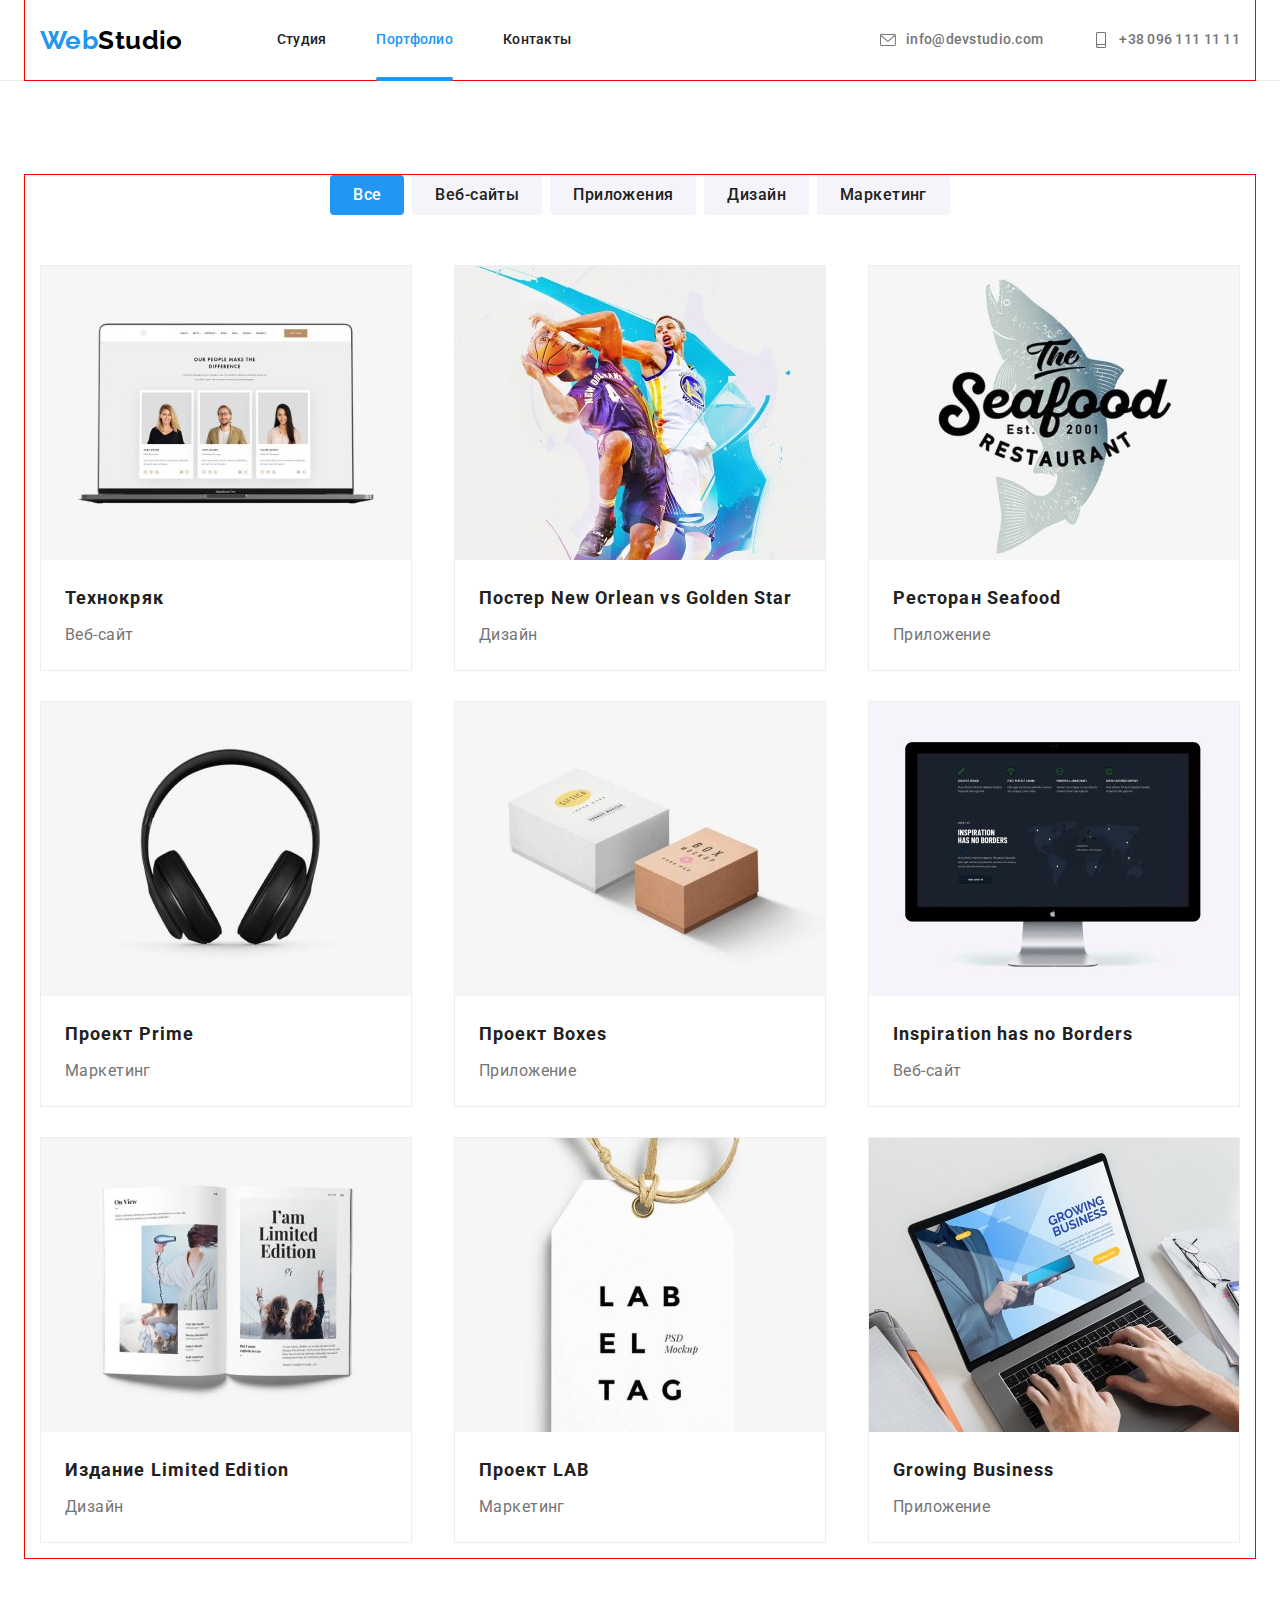
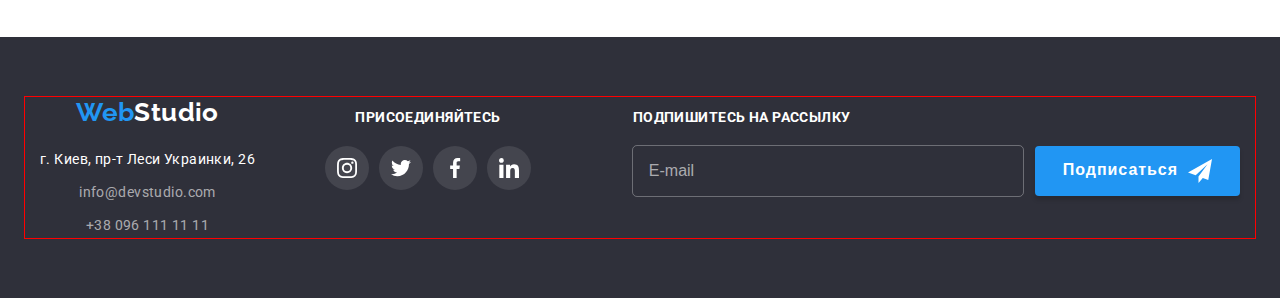
==== commit 2719a3d7: "Адаптовує зображення у секції work" ====
--- a/portfolio.html
+++ b/portfolio.html
@@ -125,12 +125,13 @@
                             <figure class="portfolio-figure">
                                 <div class="img-cont-portfolio">
                                     <picture>
+                                        <source media="(min-width: 1200px)"
+                                            srcset="./images/portfolio/tehnokryak_desk.jpg 1x, ./images/portfolio/tehnokryak_desk@2x.jpg 2x">
                                         <source media="(max-width: 767px)"
                                             srcset="./images/portfolio/tehnokryak_mob.jpg 1x, ./images/portfolio/tehnokryak_mob@2x.jpg 2x">
                                         <source media="(min-width: 768px)"
                                             srcset="./images/portfolio/tehnokryak_tab.jpg 1x, ./images/portfolio/tehnokryak_tab@2x.jpg 2x">
-                                        <source media="(min-width: 1200px)"
-                                            srcset="./images/portfolio/tehnokryak_desk.jpg 1x, ./images/portfolio/tehnokryak_desk@2x.jpg 2x">
+
                                         <img src="./images/portfolio/tehnokryak_tab.jpg" alt="Технокряк">
                                     </picture>
                                     <!-- <img src="./images/portfolio/tehnokryak.jpg" alt="Технокряк" width="370"> -->
@@ -155,12 +156,12 @@
                             <figure class="portfolio-figure">
                                 <div class="img-cont-portfolio">
                                     <picture>
+                                        <source media="(min-width: 1200px)"
+                                            srcset="./images/portfolio/orlean_desk.jpg 1x, ./images/portfolio/orlean_desk@2x.jpg 2x">
                                         <source media="(max-width: 767px)"
                                             srcset="./images/portfolio/orlean_mob.jpg 1x, ./images/portfolio/orlean_mob@2x.jpg 2x">
                                         <source media="(min-width: 768px)"
                                             srcset="./images/portfolio/orlean_tab.jpg 1x, ./images/portfolio/orlean_tab@2x.jpg 2x">
-                                        <source media="(min-width: 1200px)"
-                                            srcset="./images/portfolio/orlean_desk.jpg 1x, ./images/portfolio/orlean_desk@2x.jpg 2x">
                                         <img src="./images/portfolio/orlean_tab.jpg"
                                             alt="Постер New Orlean vs Golden Star">
                                     </picture>
@@ -186,12 +187,13 @@
                             <figure class="portfolio-figure">
                                 <div class="img-cont-portfolio">
                                     <picture>
+                                        <source media="(min-width: 1200px)"
+                                            srcset="./images/portfolio/seafood_desk.jpg 1x, ./images/portfolio/seafood_desk@2x.jpg 2x">
                                         <source media="(max-width: 767px)"
                                             srcset="./images/portfolio/seafood_mob.jpg 1x, ./images/portfolio/seafood_mob@2x.jpg 2x">
                                         <source media="(min-width: 768px)"
                                             srcset="./images/portfolio/seafood_tab.jpg 1x, ./images/portfolio/seafood_tab@2x.jpg 2x">
-                                        <source media="(min-width: 1200px)"
-                                            srcset="./images/portfolio/seafood_desk.jpg 1x, ./images/portfolio/seafood_desk@2x.jpg 2x">
+
                                         <img src="./images/portfolio/seafood_tab.jpg" alt="Ресторан Seafood">
                                     </picture>
                                     <!-- <img src="./images/portfolio/seafood.jpg" alt="Ресторан Seafood" width="370"> -->
@@ -216,12 +218,13 @@
                             <figure class="portfolio-figure">
                                 <div class="img-cont-portfolio">
                                     <picture>
+                                        <source media="(min-width: 1200px)"
+                                            srcset="./images/portfolio/prime_desk.jpg 1x, ./images/portfolio/prime_desk@2x.jpg 2x">
                                         <source media="(max-width: 767px)"
                                             srcset="./images/portfolio/prime_mob.jpg 1x, ./images/portfolio/prime_mob@2x.jpg 2x">
                                         <source media="(min-width: 768px)"
                                             srcset="./images/portfolio/prime_tab.jpg 1x, ./images/portfolio/prime_tab@2x.jpg 2x">
-                                        <source media="(min-width: 1200px)"
-                                            srcset="./images/portfolio/prime_desk.jpg 1x, ./images/portfolio/prime_desk@2x.jpg 2x">
+
                                         <img src="./images/portfolio/prime_tab.jpg" alt="Проект Prime">
                                     </picture>
                                     <!-- <img src="./images/portfolio/prime.jpg" alt="Проект Prime" width="370"> -->
@@ -245,12 +248,13 @@
                             <figure class="portfolio-figure">
                                 <div class="img-cont-portfolio">
                                     <picture>
+                                        <source media="(min-width: 1200px)"
+                                            srcset="./images/portfolio/boxes_desk.jpg 1x, ./images/portfolio/boxes_desk@2x.jpg 2x">
                                         <source media="(max-width: 767px)"
                                             srcset="./images/portfolio/boxes_mob.jpg 1x, ./images/portfolio/boxes_mob@2x.jpg 2x">
                                         <source media="(min-width: 768px)"
                                             srcset="./images/portfolio/boxes_tab.jpg 1x, ./images/portfolio/boxes_tab@2x.jpg 2x">
-                                        <source media="(min-width: 1200px)"
-                                            srcset="./images/portfolio/boxes_desk.jpg 1x, ./images/portfolio/boxes_desk@2x.jpg 2x">
+
                                         <img src="./images/portfolio/boxes_tab.jpg" alt="Проект Boxes">
                                     </picture>
                                     <!-- <img src="./images/portfolio/boxes.jpg" alt="Проект Boxes" width="370"> -->
@@ -274,12 +278,13 @@
                             <figure class="portfolio-figure">
                                 <div class="img-cont-portfolio">
                                     <picture>
+                                        <source media="(min-width: 1200px)"
+                                            srcset="./images/portfolio/borders_desk.jpg 1x, ./images/portfolio/borders_desk@2x.jpg 2x">
                                         <source media="(max-width: 767px)"
                                             srcset="./images/portfolio/borders_mob.jpg 1x, ./images/portfolio/borders_mob@2x.jpg 2x">
                                         <source media="(min-width: 768px)"
                                             srcset="./images/portfolio/borders_tab.jpg 1x, ./images/portfolio/borders_tab@2x.jpg 2x">
-                                        <source media="(min-width: 1200px)"
-                                            srcset="./images/portfolio/borders_desk.jpg 1x, ./images/portfolio/borders_desk@2x.jpg 2x">
+
                                         <img src="./images/portfolio/borders_tab.jpg" alt="Inspiration has no Borders">
                                     </picture>
                                     <!-- <img src="./images/portfolio/borders.jpg" alt="Inspiration has no Borders"
@@ -304,12 +309,13 @@
                             <figure class="portfolio-figure">
                                 <div class="img-cont-portfolio">
                                     <picture>
+                                        <source media="(min-width: 1200px)"
+                                            srcset="./images/portfolio/limited_desk.jpg 1x, ./images/portfolio/limited_desk@2x.jpg 2x">
                                         <source media="(max-width: 767px)"
                                             srcset="./images/portfolio/limited_mob.jpg 1x, ./images/portfolio/limited_mob@2x.jpg 2x">
                                         <source media="(min-width: 768px)"
                                             srcset="./images/portfolio/limited_tab.jpg 1x, ./images/portfolio/limited_tab@2x.jpg 2x">
-                                        <source media="(min-width: 1200px)"
-                                            srcset="./images/portfolio/limited_desk.jpg 1x, ./images/portfolio/limited_desk@2x.jpg 2x">
+
                                         <img src="./images/portfolio/limited_tab.jpg" alt="Издание Limited Edition">
                                     </picture>
                                     <!-- <img src="./images/portfolio/limited.jpg" alt="Издание Limited Edition" width="370"> -->
@@ -334,12 +340,13 @@
                             <figure class="portfolio-figure">
                                 <div class="img-cont-portfolio">
                                     <picture>
+                                        <source media="(min-width: 1200px)"
+                                            srcset="./images/portfolio/lab_desk.jpg 1x, ./images/portfolio/lab_desk@2x.jpg 2x">
                                         <source media="(max-width: 767px)"
                                             srcset="./images/portfolio/lab_mob.jpg 1x, ./images/portfolio/lab_mob@2x.jpg 2x">
                                         <source media="(min-width: 768px)"
                                             srcset="./images/portfolio/lab_tab.jpg 1x, ./images/portfolio/lab_tab@2x.jpg 2x">
-                                        <source media="(min-width: 1200px)"
-                                            srcset="./images/portfolio/lab_desk.jpg 1x, ./images/portfolio/lab_desk@2x.jpg 2x">
+
                                         <img src="./images/portfolio/lab_tab.jpg" alt="Проект LAB">
                                     </picture>
                                     <!-- <img src="./images/portfolio/lab.jpg" alt="Проект LAB" width="370"> -->
@@ -364,12 +371,13 @@
                             <figure class="portfolio-figure">
                                 <div class="img-cont-portfolio">
                                     <picture>
+                                        <source media="(min-width: 1200px)"
+                                            srcset="./images/portfolio/growing_desk.jpg 1x, ./images/portfolio/growing_desk@2x.jpg 2x">
                                         <source media="(max-width: 767px)"
                                             srcset="./images/portfolio/growing_mob.jpg 1x, ./images/portfolio/growing_mob@2x.jpg 2x">
                                         <source media="(min-width: 768px)"
                                             srcset="./images/portfolio/growing_tab.jpg 1x, ./images/portfolio/growing_tab@2x.jpg 2x">
-                                        <source media="(min-width: 1200px)"
-                                            srcset="./images/portfolio/growing_desk.jpg 1x, ./images/portfolio/growing_desk@2x.jpg 2x">
+
                                         <img src="./images/portfolio/growing_tab.jpg" alt="Growing Business">
                                     </picture>
                                     <!-- <img src="./images/portfolio/growing.jpg" alt="Growing Business" width="370"> -->
--- a/css/main.min.css
+++ b/css/main.min.css
@@ -1,2 +1,2 @@
-:root{--main-color: #757575;--white-color: #ffffff;--blue-color: #2196F3;--black-color: #000000;--title-color: #212121;--grey-cl-icons: #AFB1B8;--background-black-color: #2F303A;--bg-grey-cl: #C4C4C4;--link-contact-footer: rgba(255, 255, 255, 0.6);--bg-cl-footer-icons: rgba(255, 255, 255, 0.1);--bg-cl-hero-btn-hover: #188CE8;--brd-bot-header: #ECECEC;--bg-work-description: rgba(47, 48, 58, 0.8);--bg-portfolio-description: rgba(33, 150, 243, 0.9);--bg-backdrop: rgba(0, 0, 0, 0.2);--border-col-form: rgba(33, 33, 33, 0.2);--placeholder-color: rgba(117, 117, 117, 0.5);--background-color-portfolio-btn: #F5F4FA;--brd-cl-portfolio-fig: #EEEEEE;--fast-time: 250ms;--easy-in-out: cubic-bezier(0.4, 0, 0.2, 1);--main-font-family: Roboto, sans-serif}.hidden{position:absolute;white-space:nowrap;width:1px;height:1px;overflow:hidden;border:0;padding:0;clip:rect(0 0 0 0);-webkit-clip-path:inset(50%);clip-path:inset(50%);margin:-1px}body{margin:0;font-family:var(--main-font-family);font-weight:400;font-size:14px;line-height:1.71;letter-spacing:.03em;color:var(--main-color);background-color:var(--white-color)}.section{padding-top:60px;padding-bottom:60px}@media screen and (min-width: 1200px){.section{padding-top:94px;padding-bottom:94px}}.btn{font-family:inherit;cursor:pointer}.title{font-weight:700;font-size:36px;line-height:1.17;text-align:center;color:var(--title-color)}.container{padding-left:15px;padding-right:15px;margin-left:auto;margin-right:auto}@media screen and (min-width: 480px) and (max-width: 768px){.container{max-width:480px}}@media screen and (min-width: 768px){.container{width:768px}}@media screen and (min-width: 1200px){.container{width:1200px}}h1,h2,h3,h4,h5,h6,p{margin:0}img,picture{display:block;max-width:100%;height:auto}.list{list-style:none;margin:0;padding:0}.link{text-decoration:none}.backdrop{position:fixed;top:0;left:0;width:100%;height:100%;background-color:var(--bg-backdrop);z-index:10;opacity:1;-webkit-transition:opacity var(--fast-time) var(--easy-in-out),visibility var(--fast-time) var(--easy-in-out);transition:opacity var(--fast-time) var(--easy-in-out),visibility var(--fast-time) var(--easy-in-out)}.backdrop.is-hidden{visibility:hidden;opacity:0;pointer-events:none}.backdrop.is-hidden .modal-wrapper{-webkit-transform:scale(0.3),translate(-50%, -50%);transform:scale(0.3),translate(-50%, -50%);opacity:0}.backdrop .modal-wrapper{-webkit-transform:scale(1),translate(-50%, -50%);transform:scale(1),translate(-50%, -50%);opacity:1}.modal-wrapper{position:absolute;top:50%;left:50%;-webkit-transform:translate(-50%, -50%);transform:translate(-50%, -50%);width:auto;height:auto;padding:40px;background-color:var(--white-color);-webkit-box-shadow:0px 1px 3px rgba(0,0,0,0.12),0px 1px 1px rgba(0,0,0,0.14),0px 2px 1px rgba(0,0,0,0.2);box-shadow:0px 1px 3px rgba(0,0,0,0.12),0px 1px 1px rgba(0,0,0,0.14),0px 2px 1px rgba(0,0,0,0.2);border-radius:4px;-webkit-transition:opacity var(--fast-time) var(--easy-in-out),-webkit-transform var(--fast-time) var(--easy-in-out);transition:opacity var(--fast-time) var(--easy-in-out),-webkit-transform var(--fast-time) var(--easy-in-out);transition:transform var(--fast-time) var(--easy-in-out),opacity var(--fast-time) var(--easy-in-out);transition:transform var(--fast-time) var(--easy-in-out),opacity var(--fast-time) var(--easy-in-out),-webkit-transform var(--fast-time) var(--easy-in-out)}@media screen and (min-width: 1200px){.modal-wrapper{width:528px}}.modal-btn{display:-webkit-box;display:-ms-flexbox;display:flex;-webkit-box-pack:center;-ms-flex-pack:center;justify-content:center;-webkit-box-align:center;-ms-flex-align:center;align-items:center;padding:0;position:absolute;top:8px;right:8px;border:1px solid rgba(0,0,0,0.1);border-radius:50%;width:30px;height:30px;background-color:var(--white-color);-webkit-transition:fill var(--fast-time) var(--easy-in-out);transition:fill var(--fast-time) var(--easy-in-out)}.modal-btn:hover,.modal-btn:focus{fill:var(--blue-color)}.input-container{display:block;position:relative;height:40px;margin-right:auto;margin-left:auto;margin-bottom:28px}.label-form{display:block;text-align:start;position:absolute;left:42px;top:50%;-webkit-transform:translateY(-50%);transform:translateY(-50%);cursor:pointer;font-size:12px;line-height:1.16;letter-spacing:0.01em;-webkit-transition:-webkit-transform var(--fast-time) var(--easy-in-out);transition:-webkit-transform var(--fast-time) var(--easy-in-out);transition:transform var(--fast-time) var(--easy-in-out);transition:transform var(--fast-time) var(--easy-in-out), -webkit-transform var(--fast-time) var(--easy-in-out)}.input-form{padding-left:42px;display:block;width:100%;height:40px;z-index:5;border:0;border:1px solid var(--border-col-form);border-radius:4px;cursor:pointer;-webkit-transition:border var(--fast-time) var(--easy-in-out);transition:border var(--fast-time) var(--easy-in-out)}.input-form:focus{border:1px solid var(--blue-color);outline:transparent}.input-form:focus ~ .input-icon{fill:var(--blue-color)}.input-form:focus ~ .label-form,.input-form:not(:placeholder-shown) ~ .label-form{-webkit-transform:translate(-42px, -37px);transform:translate(-42px, -37px)}.input-icon{display:block;position:absolute;left:12px;top:11px;z-index:0}.modal-form__title{display:block;margin-bottom:30px;font-weight:700;font-size:20px;line-height:1.17}.textarea-container{position:relative;margin-bottom:20px}.label-form-comment{display:block;text-align:start;position:absolute;top:-18px;font-size:12px;line-height:1.16;letter-spacing:0.01em;cursor:pointer}.textarea-form-comment{display:block;text-align:start;resize:none;width:100%;height:120px;padding:12px 16px;border:1px solid var(--border-col-form);border-radius:4px;cursor:pointer;-webkit-transition:border var(--fast-time) var(--easy-in-out);transition:border var(--fast-time) var(--easy-in-out)}.textarea-form-comment:focus{border:1px solid var(--blue-color);outline:transparent}.textarea-form-comment::-webkit-input-placeholder{font-size:12px;line-height:14px;letter-spacing:0.01em;color:var(--placeholder-color)}.textarea-form-comment:-ms-input-placeholder{font-size:12px;line-height:14px;letter-spacing:0.01em;color:var(--placeholder-color)}.textarea-form-comment::-ms-input-placeholder{font-size:12px;line-height:14px;letter-spacing:0.01em;color:var(--placeholder-color)}.textarea-form-comment::placeholder{font-size:12px;line-height:14px;letter-spacing:0.01em;color:var(--placeholder-color)}.form-policy-group{display:-webkit-box;display:-ms-flexbox;display:flex;-ms-flex-wrap:wrap;flex-wrap:wrap;-webkit-box-align:center;-ms-flex-align:center;align-items:center;-webkit-box-pack:center;-ms-flex-pack:center;justify-content:center;margin-bottom:30px;cursor:pointer}@media screen and (max-width: 1199px){.form-policy-group{font-size:12px;line-height:1.17;letter-spacing:.02em}}.checkbox{-webkit-appearance:none;-moz-appearance:none;appearance:none}.custom-checkbox{display:-webkit-box;display:-ms-flexbox;display:flex;-webkit-box-pack:center;-ms-flex-pack:center;justify-content:center;-webkit-box-align:center;-ms-flex-align:center;align-items:center;margin-right:7px;width:16px;height:15px;outline:2px solid black;outline-offset:-2px;border-radius:2px}.custom-checkbox-icon{opacity:0;-webkit-transition:opacity var(--fast-time) var(--easy-in-out);transition:opacity var(--fast-time) var(--easy-in-out)}.checkbox:checked+.custom-checkbox{outline:2px solid var(--blue-color)}.checkbox:checked+.custom-checkbox .custom-checkbox-icon{opacity:1}.contract-form{font-family:inherit;font-size:inherit;line-height:inherit;letter-spacing:inherit;color:var(--blue-color)}.form-btn{padding:10px 55px;background-color:var(--blue-color);color:var(--white-color);cursor:pointer;font-weight:700;font-size:16px;line-height:1.86;letter-spacing:0.06em;-webkit-box-shadow:0px 4px 4px rgba(0,0,0,0.15);box-shadow:0px 4px 4px rgba(0,0,0,0.15);border-radius:4px;border:none;-webkit-transition:background-color var(--fast-time) var(--easy-in-out);transition:background-color var(--fast-time) var(--easy-in-out)}.form-btn:focus,.form-btn:hover{background-color:var(--bg-cl-hero-btn-hover)}.logo{font-family:Raleway, sans-serif;font-weight:700;font-size:26px;line-height:1.19;text-decoration:none;color:var(--blue-color)}.logo--black{color:var(--black-color)}.logo--white{color:var(--white-color)}.logo--center{display:block;text-align:center}.header{border-bottom:1px solid var(--brd-bot-header)}.header__container{display:-webkit-box;display:-ms-flexbox;display:flex;-webkit-box-align:center;-ms-flex-align:center;align-items:center;position:relative}@media screen and (max-width: 1199px){.header__container{-webkit-box-pack:justify;-ms-flex-pack:justify;justify-content:space-between}}@media screen and (min-width: 1200px){.header__logo{margin-right:94px}}@media screen and (max-width: 768px){.navigation{display:none}}.navigation__list{display:-webkit-box;display:-ms-flexbox;display:flex;-webkit-box-align:center;-ms-flex-align:center;align-items:center}.navigation__item:not(:last-child){margin-right:50px}.navigation__link{position:relative;display:block;padding-top:32px;padding-bottom:32px;font-weight:500;font-size:inherit;line-height:1.14;letter-spacing:.02em;color:var(--title-color);-webkit-transition:color var(--fast-time) var(--easy-in-out);transition:color var(--fast-time) var(--easy-in-out)}.navigation__link:focus,.navigation__link:hover{color:var(--blue-color);fill:var(--blue-color)}.navigation__link::after{position:absolute;content:"";display:block;height:4px;width:100%;background-color:var(--blue-color);bottom:-1px;left:0;border-radius:2px;opacity:0;-webkit-transition:opacity var(--fast-time) var(--easy-in-out);transition:opacity var(--fast-time) var(--easy-in-out)}.navigation__link:hover::after,.navigation__link:focus::after{opacity:1}.navigation__link--current{color:var(--blue-color)}.navigation__link--current::after{position:absolute;content:"";display:block;height:4px;width:100%;background-color:var(--blue-color);bottom:-1px;left:0;border-radius:2px;opacity:1}@media screen and (max-width: 768px){.header__contact{display:none}}@media screen and (min-width: 1200px){.header__contact{display:-webkit-box;display:-ms-flexbox;display:flex;margin-left:auto}}@media screen and (max-width: 1199px){.header__item:not(:last-child){margin-bottom:10px}}@media screen and (min-width: 1200px){.header__item:not(:last-child){margin-right:50px}}.header__link{display:-webkit-box;display:-ms-flexbox;display:flex;-webkit-box-align:center;-ms-flex-align:center;align-items:center;font-weight:500;font-size:inherit;line-height:1.14;letter-spacing:.02em;color:var(--main-color);fill:var(--main-color);-webkit-transition:color var(--fast-time) var(--easy-in-out);transition:color var(--fast-time) var(--easy-in-out)}@media screen and (min-width: 1200px){.header__link{padding-top:32px;padding-bottom:32px}}.header__link:focus,.header__link:hover{color:var(--blue-color);fill:var(--blue-color)}.header__icon{margin-right:10px}.menu-btn{border:0;background-color:var(--white-color);padding:0;display:block;width:40px;height:40px;position:relative;z-index:10;color:var(--blue-color);-webkit-transition:fill var(--fast-time) var(--easy-in-out);transition:fill var(--fast-time) var(--easy-in-out)}@media screen and (min-width: 768px){.menu-btn{display:none}}.menu-btn .header__cross-icon{display:none}.menu-btn:hover,.menu-btn:focus .header__menu-icon{fill:var(--blue-color)}.menu-btn:hover,.menu-btn:focus .header__cross-icon{fill:var(--blue-color)}.menu-btn.is-open .header__cross-icon{display:block}.menu-btn.is-open .header__menu-icon{display:none}@media screen and (max-width: 768px){.menu-btn.is-open ~ .menu-container{display:block;-webkit-transform:translateX(0);transform:translateX(0);-webkit-transition:-webkit-transform var(--fast-time) var(--easy-in-out);transition:-webkit-transform var(--fast-time) var(--easy-in-out);transition:transform var(--fast-time) var(--easy-in-out);transition:transform var(--fast-time) var(--easy-in-out), -webkit-transform var(--fast-time) var(--easy-in-out)}}.menu-btn ~ .menu-container{-webkit-transition:-webkit-transform var(--fast-time) var(--easy-in-out);transition:-webkit-transform var(--fast-time) var(--easy-in-out);transition:transform var(--fast-time) var(--easy-in-out);transition:transform var(--fast-time) var(--easy-in-out), -webkit-transform var(--fast-time) var(--easy-in-out)}.menu-btn.is-open{top:0}.header__cross-icon{position:absolute;left:11px;top:11px}.menu-container{width:100%;position:absolute;top:0;left:0;z-index:9;-webkit-transform:translateX(-800px);transform:translateX(-800px);padding:48px 40px;background-color:var(--white-color)}@media screen and (min-width: 768px){.menu-container{display:none}}.menu-navigation{margin-bottom:302px}.menu-navigation__item:not(:last-child){margin-bottom:32px}.menu-navigation__link{font-weight:500;font-size:40px;line-height:1.17;letter-spacing:.02em;color:var(--title-color);-webkit-transition:color var(--fast-time) var(--easy-in-out);transition:color var(--fast-time) var(--easy-in-out)}.menu-navigation__link:hover,.menu-navigation__link:focus{color:var(--blue-color)}.menu-navigation__link--current{color:var(--blue-color)}.menu-contact{margin-bottom:64px}.menu-contact__item:not(:last-child){margin-bottom:32px}.menu-contact__link{font-weight:500;font-size:34px;line-height:1.17;letter-spacing:.02em;color:var(--blue-color)}.menu-contact__link--mail{font-weight:500;font-size:24px;line-height:1.17;letter-spacing:.02em;color:var(--main-color)}.menu-socials{display:-webkit-box;display:-ms-flexbox;display:flex;-ms-flex-wrap:wrap;flex-wrap:wrap}.menu-socials__item{padding-left:10px}.menu-socials__item:not(:last-child){border-right:1px solid rgba(33,33,33,0.2);padding-right:10px}.menu-socials__item:first-child{padding-left:0}.menu-socials__link{font-weight:500;font-size:18px;line-height:1.22;letter-spacing:.02em;color:var(--blue-color)}.hero{max-width:1600px;padding-top:200px;padding-bottom:200px;margin-left:auto;margin-right:auto;background-position:center;background-repeat:no-repeat;background-size:cover;background-color:var(--bg-grey-cl);background-image:url(../images/hero/hero-bg.png),url(../images/hero/hero-img_sm.jpg)}.hero__container{text-align:center}.hero__title{margin-bottom:30px;font-weight:900;font-size:44px;line-height:1.36;letter-spacing:.06em;text-transform:uppercase;color:var(--white-color)}@media screen and (max-width: 1199px){.hero__title{font-weight:900;font-size:26px;line-height:1.62;letter-spacing:.06em;text-transform:uppercase}}@media screen and (-webkit-min-device-pixel-ratio: 2), screen and (min-resolution: 2dppx){.hero{background-image:url(../images/hero/hero-bg.png),url(../images/hero/hero-img_sm@2x.jpg)}}@media screen and (min-width: 768px){.hero{background-image:url(../images/hero/hero-bg.png),url(../images/hero/hero-img_md.jpg)}}@media screen and (min-width: 768px) and (-webkit-min-device-pixel-ratio: 2), screen and (min-width: 768px) and (min-resolution: 2dppx){.hero{background-image:url(../images/hero/hero-bg.png),url(../images/hero/hero-img_md@2x.jpg)}}@media screen and (min-width: 1200px){.hero{background-image:url(../images/hero/hero-bg.png),url(../images/hero/hero-img_lg.jpg)}}@media screen and (min-width: 1200px) and (-webkit-min-device-pixel-ratio: 2), screen and (min-width: 1200px) and (min-resolution: 2dppx){.hero{background-image:url(../images/hero/hero-bg.png),url(../images/hero/hero-img_lg@2x.jpg)}}.hero-btn{display:inline-block;padding:10px 32px;min-width:200px;border:1px solid transparent;border-radius:4px;text-align:center;font-weight:700;font-size:16px;line-height:1.88;letter-spacing:.06em;color:var(--white-color);background-color:var(--blue-color);-webkit-transition:background-color var(--fast-time) var(--easy-in-out);transition:background-color var(--fast-time) var(--easy-in-out)}.hero-btn:focus,.hero-btn:hover{background-color:var(--bg-cl-hero-btn-hover)}.benefits{padding-bottom:0}@media screen and (min-width: 768px){.benefits-list{display:-webkit-box;display:-ms-flexbox;display:flex;-ms-flex-wrap:wrap;flex-wrap:wrap;margin:-15px}}@media screen and (max-width: 767px){.benefits-list__item{margin-bottom:30px}}@media screen and (min-width: 768px){.benefits-list__item{margin:15px;width:calc((100% - 2 * 30px) / 2)}}@media screen and (min-width: 1200px){.benefits-list__item{-ms-flex-wrap:nowrap;flex-wrap:nowrap;width:calc((100% - 3 * 30px) / 4);max-width:270px}}@media screen and (max-width: 768px){.benefits-list__item:last-child{margin-bottom:0}}.benefits-list__icon{display:-webkit-box;display:-ms-flexbox;display:flex;-webkit-box-pack:center;-ms-flex-pack:center;justify-content:center;-webkit-box-align:center;-ms-flex-align:center;align-items:center;width:100%;height:120px;margin-bottom:30px;background-color:var(--background-color-portfolio-btn)}.benefits-list__title{margin-bottom:10px;font-weight:700;font-size:inherit;line-height:1.14;letter-spacing:inherit;text-transform:uppercase;text-align:center;color:var(--title-color)}@media screen and (min-width: 768px){.benefits-list__title{text-align:start}}@media screen and (max-width: 1199px){.work{display:none}}.work__title{margin-bottom:50px}.work-list{display:-webkit-box;display:-ms-flexbox;display:flex;-webkit-box-pack:justify;-ms-flex-pack:justify;justify-content:space-between}.work-list__item{position:relative}.work-list__item:not(:last-child){margin-right:30px}.work-list__description{display:-webkit-box;display:-ms-flexbox;display:flex;width:100%;height:70px;background-color:var(--bg-work-description);-webkit-box-pack:center;-ms-flex-pack:center;justify-content:center;-webkit-box-align:center;-ms-flex-align:center;align-items:center;position:absolute;left:0;bottom:0;font-weight:700;font-size:inherit;line-height:1.14;letter-spacing:inherit;text-transform:uppercase;color:var(--white-color)}@media screen and (min-width: 768px){.list-team{display:-webkit-box;display:-ms-flexbox;display:flex;-ms-flex-wrap:wrap;flex-wrap:wrap;margin:-15px}}@media screen and (min-width: 768px){.list-team .item{margin:15px;width:calc((100% - 2 * 30px) / 2)}}@media screen and (min-width: 1200px){.list-team .item{margin:15px;width:calc((100% - 3 * 30px) / 4);max-width:270px}}.list-team .item:not(:last-child){margin-bottom:30px}.list-team .title{margin-bottom:10px}.list-team .text{margin-bottom:16px}.list-team .title{font-weight:500;font-size:16px;line-height:1.19;letter-spacing:inherit;text-align:center;color:var(--title-color)}.team{margin-left:auto;margin-right:auto;background-color:var(--background-color-portfolio-btn)}.figure{margin:0;-webkit-box-shadow:0px 1px 3px rgba(0,0,0,0.12),0px 1px 1px rgba(0,0,0,0.14),0px 2px 1px rgba(0,0,0,0.2);box-shadow:0px 1px 3px rgba(0,0,0,0.12),0px 1px 1px rgba(0,0,0,0.14),0px 2px 1px rgba(0,0,0,0.2);border-radius:0px 0px 4px 4px;background-color:var(--white-color)}.figcaption{padding-top:30px;padding-bottom:24px}.title-team{margin-bottom:50px}.text{font-weight:inherit;font-size:16px;line-height:1.19;letter-spacing:inherit;text-align:center}.list-team-icons{display:-webkit-box;display:-ms-flexbox;display:flex;width:206px;height:44px;margin-left:auto;margin-right:auto;-webkit-box-pack:center;-ms-flex-pack:center;justify-content:center;-webkit-box-align:center;-ms-flex-align:center;align-items:center}.item-icons:not(:last-child){margin-right:10px}.link-team-icons{display:-webkit-box;display:-ms-flexbox;display:flex;-webkit-box-pack:center;-ms-flex-pack:center;justify-content:center;-webkit-box-align:center;-ms-flex-align:center;align-items:center;width:44px;height:44px;border-radius:50%;fill:var(--grey-cl-icons);-webkit-transition:background-color var(--fast-time) var(--easy-in-out),fill var(--fast-time) var(--easy-in-out);transition:background-color var(--fast-time) var(--easy-in-out),fill var(--fast-time) var(--easy-in-out)}.link-team-icons:hover,.link-team-icons:focus{fill:var(--white-color);background-color:var(--bg-cl-hero-btn-hover);border-radius:50%}.clients__title{margin-bottom:30px}@media screen and (min-width: 1200px){.clients__title{margin-bottom:50px}}.logo-list{display:-webkit-box;display:-ms-flexbox;display:flex;-ms-flex-wrap:wrap;flex-wrap:wrap;margin:-15px}.logo-list__item{margin:15px;width:calc((100% - 2 * 30px) / 2)}@media screen and (min-width: 768px){.logo-list__item{width:calc((100% - 3 * 30px) / 3)}}@media screen and (min-width: 1200px){.logo-list__item{width:calc((100% - 6 * 30px) / 6)}}.logo-list__link{display:-webkit-box;display:-ms-flexbox;display:flex;-webkit-box-pack:center;-ms-flex-pack:center;justify-content:center;-webkit-box-align:center;-ms-flex-align:center;align-items:center;width:100%;height:92px;border:1px solid #AFB1B8;border-radius:4px;fill:var(--grey-cl-icons);-webkit-transition:fill var(--fast-time) var(--easy-in-out),border var(--fast-time) var(--easy-in-out);transition:fill var(--fast-time) var(--easy-in-out),border var(--fast-time) var(--easy-in-out)}.logo-list__link:hover,.logo-list__link:focus{border:1px solid var(--blue-color);fill:var(--blue-color)}.footer{margin-left:auto;margin-right:auto;padding-top:60px;padding-bottom:60px;background-color:var(--background-black-color)}@media screen and (min-width: 1200px){.footer-container-address{margin-right:70px}}.footer-list-address{margin-top:20px;margin-bottom:60px;text-align:center}@media screen and (min-width: 768px){.footer-list-address{margin-bottom:0}}.footer-list-address .item:not(:last-child){margin-bottom:9px}.footer-address{font-style:normal;color:var(--white-color)}.link-contact-footer{color:var(--link-contact-footer)}@media screen and (min-width: 1200px){.footer-container{display:-webkit-box;display:-ms-flexbox;display:flex;-webkit-box-pack:justify;-ms-flex-pack:justify;justify-content:space-between}}@media screen and (min-width: 768px){.footer-container__tablet{display:-webkit-box;display:-ms-flexbox;display:flex;-ms-flex-pack:distribute;justify-content:space-around;margin-bottom:60px}}@media screen and (min-width: 1200px){.footer-container__tablet{margin-bottom:0}}.social-networks-footer{margin-bottom:60px;text-align:center}@media screen and (min-width: 768px){.social-networks-footer{margin-bottom:0;margin-top:5px}}@media screen and (min-width: 1200px){.social-networks-footer{margin-top:12px}}.footer-title{font-weight:700;font-size:inherit;line-height:1.17;letter-spacing:inherit;text-transform:uppercase;color:var(--white-color);margin-bottom:20px}.link-footer-icons{display:-webkit-box;display:-ms-flexbox;display:flex;-webkit-box-pack:center;-ms-flex-pack:center;justify-content:center;-webkit-box-align:center;-ms-flex-align:center;align-items:center;width:44px;height:44px;background-color:var(--bg-cl-footer-icons);border-radius:50%;fill:var(--white-color);-webkit-transition:background-color var(--fast-time) var(--easy-in-out);transition:background-color var(--fast-time) var(--easy-in-out)}.link-footer-icons:hover,.link-footer-icons:focus{background-color:var(--blue-color);border-radius:50%}.list-footer-icons{display:-webkit-box;display:-ms-flexbox;display:flex;max-height:44px;-webkit-box-pack:center;-ms-flex-pack:center;justify-content:center}.item-footer-icons:not(:last-child){margin-right:10px}.footer-form{display:block;text-align:center}@media screen and (min-width: 1200px){.footer-form{margin-top:12px}}.label-footer{display:inline-block;margin-bottom:20px;font-weight:700;font-size:inherit;line-height:1.17;letter-spacing:inherit;text-transform:uppercase;color:var(--white-color)}@media screen and (min-width: 1200px){.label-footer{display:block;text-align:start}}.input-footer{max-height:50px;margin-bottom:20px;border:none;outline:1px solid rgba(255,255,255,0.3);border-radius:4px;background-color:transparent;padding:15px 16px;color:var(--link-contact-footer);font-size:16px;line-height:1.25}@media screen and (max-width: 767px){.input-footer{width:100%}}@media screen and (min-width: 768px) and (max-width: 1199px){.input-footer{width:450px}}@media screen and (min-width: 1200px){.input-footer{width:358px;margin-bottom:0;margin-right:12px}}.input-footer::-webkit-input-placeholder{font-size:16px;line-height:1.25;color:var(--link-contact-footer)}.input-footer:-ms-input-placeholder{font-size:16px;line-height:1.25;color:var(--link-contact-footer)}.input-footer::-ms-input-placeholder{font-size:16px;line-height:1.25;color:var(--link-contact-footer)}.input-footer::placeholder{font-size:16px;line-height:1.25;color:var(--link-contact-footer)}.footer-btn-form{margin-right:auto;margin-left:auto;display:-webkit-box;display:-ms-flexbox;display:flex;-webkit-box-pack:center;-ms-flex-pack:center;justify-content:center;-webkit-box-align:center;-ms-flex-align:center;align-items:center;padding:10px 28px;-webkit-box-shadow:0px 4px 4px rgba(0,0,0,0.15);box-shadow:0px 4px 4px rgba(0,0,0,0.15);border-radius:4px;border:none;background-color:var(--blue-color);color:var(--white-color);font-weight:700;font-size:16px;line-height:1.88;letter-spacing:.06em;cursor:pointer;-webkit-transition:background-color var(--fast-time) var(--easy-in-out);transition:background-color var(--fast-time) var(--easy-in-out)}.footer-btn-form:focus,.footer-btn-form:hover{background-color:var(--bg-cl-hero-btn-hover)}.footer-btn-icon-form{margin-left:10px}@media screen and (min-width: 1200px){.input-btn-form-footer{display:-webkit-box;display:-ms-flexbox;display:flex;height:50px}}.list-button{display:-webkit-box;display:-ms-flexbox;display:flex;-ms-flex-wrap:wrap;flex-wrap:wrap;-webkit-box-pack:start;-ms-flex-pack:start;justify-content:start;margin-bottom:50px;margin-right:auto}@media screen and (min-width: 768px){.list-button{-webkit-box-pack:center;-ms-flex-pack:center;justify-content:center}}.portfolio .item:not(:last-child){margin-right:8px}@media screen and (max-width: 767px){.portfolio .item:nth-last-child(-n+2){margin-top:15px}}@media screen and (max-width: 404px){.portfolio .item:nth-last-child(-n+3){margin-top:15px}}.portfolio-btn{padding:6px 22px;border:1px solid transparent;border-radius:4px;font-weight:500;font-size:16px;line-height:1.62;letter-spacing:inherit;text-align:center;color:var(--title-color);background-color:var(--background-color-portfolio-btn);-webkit-transition:background-color var(--fast-time) var(--easy-in-out),color var(--fast-time) var(--easy-in-out),-webkit-box-shadow var(--fast-time) var(--easy-in-out);transition:background-color var(--fast-time) var(--easy-in-out),color var(--fast-time) var(--easy-in-out),-webkit-box-shadow var(--fast-time) var(--easy-in-out);transition:background-color var(--fast-time) var(--easy-in-out),color var(--fast-time) var(--easy-in-out),box-shadow var(--fast-time) var(--easy-in-out);transition:background-color var(--fast-time) var(--easy-in-out),color var(--fast-time) var(--easy-in-out),box-shadow var(--fast-time) var(--easy-in-out),-webkit-box-shadow var(--fast-time) var(--easy-in-out)}.portfolio-btn:focus,.portfolio-btn:hover{background-color:var(--blue-color);color:var(--white-color);-webkit-box-shadow:0px 3px 1px rgba(0,0,0,0.1),0px 1px 2px rgba(0,0,0,0.08),0px 2px 2px rgba(0,0,0,0.12);box-shadow:0px 3px 1px rgba(0,0,0,0.1),0px 1px 2px rgba(0,0,0,0.08),0px 2px 2px rgba(0,0,0,0.12)}.current-portfolio{background-color:var(--blue-color);color:var(--white-color)}.list-portfolio{display:-webkit-box;display:-ms-flexbox;display:flex;-ms-flex-wrap:wrap;flex-wrap:wrap;-webkit-box-pack:justify;-ms-flex-pack:justify;justify-content:space-between;margin:-15px}@media screen and (min-width: 768px) and (max-width: 1199px){.list-portfolio{-webkit-box-pack:justify;-ms-flex-pack:justify;justify-content:space-between}}.figcaption-portfolio{padding-top:20px;padding-bottom:20px;padding-left:24px}.portfolio-item{position:relative;border:1px solid var(--brd-cl-portfolio-fig);margin:15px;background-color:var(--white-color);-webkit-transition:-webkit-box-shadow var(--fast-time) var(--easy-in-out);transition:-webkit-box-shadow var(--fast-time) var(--easy-in-out);transition:box-shadow var(--fast-time) var(--easy-in-out);transition:box-shadow var(--fast-time) var(--easy-in-out), -webkit-box-shadow var(--fast-time) var(--easy-in-out)}@media screen and (min-width: 768px) and (max-width: 1199px){.portfolio-item{width:calc((100% - 3 * 30px) / 2)}}.portfolio-item:hover,.portfolio-item:focus{-webkit-box-shadow:0px 1px 1px rgba(0,0,0,0.12),0px 4px 4px rgba(0,0,0,0.06),1px 4px 6px rgba(0,0,0,0.16);box-shadow:0px 1px 1px rgba(0,0,0,0.12),0px 4px 4px rgba(0,0,0,0.06),1px 4px 6px rgba(0,0,0,0.16)}.portfolio-figure{margin:0}.title-cards{display:-webkit-box;display:-ms-flexbox;display:flex;margin-bottom:4px;font-weight:700;font-size:18px;line-height:2;letter-spacing:.06em;color:var(--title-color)}.text-cards{font-weight:inherit;font-size:16px;line-height:1.88;letter-spacing:inherit;color:var(--main-color)}.img-portfolio-description{position:absolute;display:-webkit-box;display:-ms-flexbox;display:flex;-webkit-box-pack:center;-ms-flex-pack:center;justify-content:center;-webkit-box-align:center;-ms-flex-align:center;align-items:center;padding-left:24px;padding-right:24px;max-width:100%;height:100%;-webkit-transition:-webkit-transform var(--fast-time) var(--easy-in-out);transition:-webkit-transform var(--fast-time) var(--easy-in-out);transition:transform var(--fast-time) var(--easy-in-out);transition:transform var(--fast-time) var(--easy-in-out), -webkit-transform var(--fast-time) var(--easy-in-out);background-color:var(--bg-portfolio-description);font-weight:inherit;font-size:18px;line-height:1.56;letter-spacing:inherit;color:var(--white-color)}.portfolio-item .link:hover .img-portfolio-description,.portfolio-item .link:focus .img-portfolio-description{-webkit-transform:translateY(-294px);transform:translateY(-294px)}.img-cont-portfolio{position:relative;overflow:hidden}
+:root{--main-color: #757575;--white-color: #ffffff;--blue-color: #2196F3;--black-color: #000000;--title-color: #212121;--grey-cl-icons: #AFB1B8;--background-black-color: #2F303A;--bg-grey-cl: #C4C4C4;--link-contact-footer: rgba(255, 255, 255, 0.6);--bg-cl-footer-icons: rgba(255, 255, 255, 0.1);--bg-cl-hero-btn-hover: #188CE8;--brd-bot-header: #ECECEC;--bg-work-description: rgba(47, 48, 58, 0.8);--bg-portfolio-description: rgba(33, 150, 243, 0.9);--bg-backdrop: rgba(0, 0, 0, 0.2);--border-col-form: rgba(33, 33, 33, 0.2);--placeholder-color: rgba(117, 117, 117, 0.5);--background-color-portfolio-btn: #F5F4FA;--brd-cl-portfolio-fig: #EEEEEE;--fast-time: 250ms;--easy-in-out: cubic-bezier(0.4, 0, 0.2, 1);--main-font-family: Roboto, sans-serif}.hidden{position:absolute;white-space:nowrap;width:1px;height:1px;overflow:hidden;border:0;padding:0;clip:rect(0 0 0 0);-webkit-clip-path:inset(50%);clip-path:inset(50%);margin:-1px}body{margin:0;font-family:var(--main-font-family);font-weight:400;font-size:14px;line-height:1.71;letter-spacing:.03em;color:var(--main-color);background-color:var(--white-color)}.section{padding-top:60px;padding-bottom:60px}@media screen and (min-width: 1200px){.section{padding-top:94px;padding-bottom:94px}}.btn{font-family:inherit;cursor:pointer}.title{font-weight:700;font-size:36px;line-height:1.17;text-align:center;color:var(--title-color)}.container{outline:1px solid red;padding-left:15px;padding-right:15px;margin-left:auto;margin-right:auto;width:100%}@media screen and (min-width: 480px) and (max-width: 767px){.container{max-width:480px}}@media screen and (min-width: 768px) and (max-width: 1199px){.container{width:768px}}@media screen and (min-width: 1200px){.container{width:1200px}}h1,h2,h3,h4,h5,h6,p{margin:0}img,picture{display:block;max-width:100%;height:auto}.list{list-style:none;margin:0;padding:0}.link{text-decoration:none}.backdrop{position:fixed;top:0;left:0;width:100%;height:100%;background-color:var(--bg-backdrop);z-index:10;opacity:1;-webkit-transition:opacity var(--fast-time) var(--easy-in-out),visibility var(--fast-time) var(--easy-in-out);transition:opacity var(--fast-time) var(--easy-in-out),visibility var(--fast-time) var(--easy-in-out)}.backdrop.is-hidden{visibility:hidden;opacity:0;pointer-events:none}.backdrop.is-hidden .modal-wrapper{-webkit-transform:scale(0.3),translate(-50%, -50%);transform:scale(0.3),translate(-50%, -50%);opacity:0}.backdrop .modal-wrapper{-webkit-transform:scale(1),translate(-50%, -50%);transform:scale(1),translate(-50%, -50%);opacity:1}.modal-wrapper{position:absolute;top:50%;left:50%;-webkit-transform:translate(-50%, -50%);transform:translate(-50%, -50%);width:auto;height:auto;padding:40px;background-color:var(--white-color);-webkit-box-shadow:0px 1px 3px rgba(0,0,0,0.12),0px 1px 1px rgba(0,0,0,0.14),0px 2px 1px rgba(0,0,0,0.2);box-shadow:0px 1px 3px rgba(0,0,0,0.12),0px 1px 1px rgba(0,0,0,0.14),0px 2px 1px rgba(0,0,0,0.2);border-radius:4px;-webkit-transition:opacity var(--fast-time) var(--easy-in-out),-webkit-transform var(--fast-time) var(--easy-in-out);transition:opacity var(--fast-time) var(--easy-in-out),-webkit-transform var(--fast-time) var(--easy-in-out);transition:transform var(--fast-time) var(--easy-in-out),opacity var(--fast-time) var(--easy-in-out);transition:transform var(--fast-time) var(--easy-in-out),opacity var(--fast-time) var(--easy-in-out),-webkit-transform var(--fast-time) var(--easy-in-out)}@media screen and (min-width: 1200px){.modal-wrapper{width:528px}}.modal-btn{display:-webkit-box;display:-ms-flexbox;display:flex;-webkit-box-pack:center;-ms-flex-pack:center;justify-content:center;-webkit-box-align:center;-ms-flex-align:center;align-items:center;padding:0;position:absolute;top:8px;right:8px;border:1px solid rgba(0,0,0,0.1);border-radius:50%;width:30px;height:30px;background-color:var(--white-color);-webkit-transition:fill var(--fast-time) var(--easy-in-out);transition:fill var(--fast-time) var(--easy-in-out)}.modal-btn:hover,.modal-btn:focus{fill:var(--blue-color)}.input-container{display:block;position:relative;height:40px;margin-right:auto;margin-left:auto;margin-bottom:28px}.label-form{display:block;text-align:start;position:absolute;left:42px;top:50%;-webkit-transform:translateY(-50%);transform:translateY(-50%);cursor:pointer;font-size:12px;line-height:1.16;letter-spacing:0.01em;-webkit-transition:-webkit-transform var(--fast-time) var(--easy-in-out);transition:-webkit-transform var(--fast-time) var(--easy-in-out);transition:transform var(--fast-time) var(--easy-in-out);transition:transform var(--fast-time) var(--easy-in-out), -webkit-transform var(--fast-time) var(--easy-in-out)}.input-form{padding-left:42px;display:block;width:100%;height:40px;z-index:5;border:0;border:1px solid var(--border-col-form);border-radius:4px;cursor:pointer;-webkit-transition:border var(--fast-time) var(--easy-in-out);transition:border var(--fast-time) var(--easy-in-out)}.input-form:focus{border:1px solid var(--blue-color);outline:transparent}.input-form:focus ~ .input-icon{fill:var(--blue-color)}.input-form:focus ~ .label-form,.input-form:not(:placeholder-shown) ~ .label-form{-webkit-transform:translate(-42px, -37px);transform:translate(-42px, -37px)}.input-icon{display:block;position:absolute;left:12px;top:11px;z-index:0}.modal-form__title{display:block;margin-bottom:30px;font-weight:700;font-size:20px;line-height:1.17}.textarea-container{position:relative;margin-bottom:20px}.label-form-comment{display:block;text-align:start;position:absolute;top:-18px;font-size:12px;line-height:1.16;letter-spacing:0.01em;cursor:pointer}.textarea-form-comment{display:block;text-align:start;resize:none;width:100%;height:120px;padding:12px 16px;border:1px solid var(--border-col-form);border-radius:4px;cursor:pointer;-webkit-transition:border var(--fast-time) var(--easy-in-out);transition:border var(--fast-time) var(--easy-in-out)}.textarea-form-comment:focus{border:1px solid var(--blue-color);outline:transparent}.textarea-form-comment::-webkit-input-placeholder{font-size:12px;line-height:14px;letter-spacing:0.01em;color:var(--placeholder-color)}.textarea-form-comment:-ms-input-placeholder{font-size:12px;line-height:14px;letter-spacing:0.01em;color:var(--placeholder-color)}.textarea-form-comment::-ms-input-placeholder{font-size:12px;line-height:14px;letter-spacing:0.01em;color:var(--placeholder-color)}.textarea-form-comment::placeholder{font-size:12px;line-height:14px;letter-spacing:0.01em;color:var(--placeholder-color)}.form-policy-group{display:-webkit-box;display:-ms-flexbox;display:flex;-ms-flex-wrap:wrap;flex-wrap:wrap;-webkit-box-align:center;-ms-flex-align:center;align-items:center;-webkit-box-pack:center;-ms-flex-pack:center;justify-content:center;margin-bottom:30px;cursor:pointer}@media screen and (max-width: 1199px){.form-policy-group{font-size:12px;line-height:1.17;letter-spacing:.02em}}.checkbox{-webkit-appearance:none;-moz-appearance:none;appearance:none}.custom-checkbox{display:-webkit-box;display:-ms-flexbox;display:flex;-webkit-box-pack:center;-ms-flex-pack:center;justify-content:center;-webkit-box-align:center;-ms-flex-align:center;align-items:center;margin-right:7px;width:16px;height:15px;outline:2px solid black;outline-offset:-2px;border-radius:2px}.custom-checkbox-icon{opacity:0;-webkit-transition:opacity var(--fast-time) var(--easy-in-out);transition:opacity var(--fast-time) var(--easy-in-out)}.checkbox:checked+.custom-checkbox{outline:2px solid var(--blue-color)}.checkbox:checked+.custom-checkbox .custom-checkbox-icon{opacity:1}.contract-form{font-family:inherit;font-size:inherit;line-height:inherit;letter-spacing:inherit;color:var(--blue-color)}.form-btn{padding:10px 55px;background-color:var(--blue-color);color:var(--white-color);cursor:pointer;font-weight:700;font-size:16px;line-height:1.86;letter-spacing:0.06em;-webkit-box-shadow:0px 4px 4px rgba(0,0,0,0.15);box-shadow:0px 4px 4px rgba(0,0,0,0.15);border-radius:4px;border:none;-webkit-transition:background-color var(--fast-time) var(--easy-in-out);transition:background-color var(--fast-time) var(--easy-in-out)}.form-btn:focus,.form-btn:hover{background-color:var(--bg-cl-hero-btn-hover)}.logo{font-family:Raleway, sans-serif;font-weight:700;font-size:26px;line-height:1.19;text-decoration:none;color:var(--blue-color)}.logo--black{color:var(--black-color)}.logo--white{color:var(--white-color)}.logo--center{display:block;text-align:center}.header{border-bottom:1px solid var(--brd-bot-header)}.header__container{display:-webkit-box;display:-ms-flexbox;display:flex;-webkit-box-align:center;-ms-flex-align:center;align-items:center;position:relative}@media screen and (max-width: 1199px){.header__container{-webkit-box-pack:justify;-ms-flex-pack:justify;justify-content:space-between}}@media screen and (min-width: 1200px){.header__logo{margin-right:94px}}@media screen and (max-width: 768px){.navigation{display:none}}.navigation__list{display:-webkit-box;display:-ms-flexbox;display:flex;-webkit-box-align:center;-ms-flex-align:center;align-items:center}.navigation__item:not(:last-child){margin-right:50px}.navigation__link{position:relative;display:block;padding-top:32px;padding-bottom:32px;font-weight:500;font-size:inherit;line-height:1.14;letter-spacing:.02em;color:var(--title-color);-webkit-transition:color var(--fast-time) var(--easy-in-out);transition:color var(--fast-time) var(--easy-in-out)}.navigation__link:focus,.navigation__link:hover{color:var(--blue-color);fill:var(--blue-color)}.navigation__link::after{position:absolute;content:"";display:block;height:4px;width:100%;background-color:var(--blue-color);bottom:-1px;left:0;border-radius:2px;opacity:0;-webkit-transition:opacity var(--fast-time) var(--easy-in-out);transition:opacity var(--fast-time) var(--easy-in-out)}.navigation__link:hover::after,.navigation__link:focus::after{opacity:1}.navigation__link--current{color:var(--blue-color)}.navigation__link--current::after{position:absolute;content:"";display:block;height:4px;width:100%;background-color:var(--blue-color);bottom:-1px;left:0;border-radius:2px;opacity:1}@media screen and (max-width: 768px){.header__contact{display:none}}@media screen and (min-width: 1200px){.header__contact{display:-webkit-box;display:-ms-flexbox;display:flex;margin-left:auto}}@media screen and (max-width: 1199px){.header__item:not(:last-child){margin-bottom:10px}}@media screen and (min-width: 1200px){.header__item:not(:last-child){margin-right:50px}}.header__link{display:-webkit-box;display:-ms-flexbox;display:flex;-webkit-box-align:center;-ms-flex-align:center;align-items:center;font-weight:500;font-size:inherit;line-height:1.14;letter-spacing:.02em;color:var(--main-color);fill:var(--main-color);-webkit-transition:color var(--fast-time) var(--easy-in-out);transition:color var(--fast-time) var(--easy-in-out)}@media screen and (min-width: 1200px){.header__link{padding-top:32px;padding-bottom:32px}}.header__link:focus,.header__link:hover{color:var(--blue-color);fill:var(--blue-color)}.header__icon{margin-right:10px}.menu-btn{border:0;background-color:var(--white-color);padding:0;display:block;width:40px;height:40px;position:relative;z-index:10;color:var(--blue-color);-webkit-transition:fill var(--fast-time) var(--easy-in-out);transition:fill var(--fast-time) var(--easy-in-out)}@media screen and (min-width: 768px){.menu-btn{display:none}}.menu-btn .header__cross-icon{display:none}.menu-btn:hover,.menu-btn:focus .header__menu-icon{fill:var(--blue-color)}.menu-btn:hover,.menu-btn:focus .header__cross-icon{fill:var(--blue-color)}.menu-btn.is-open .header__cross-icon{display:block}.menu-btn.is-open .header__menu-icon{display:none}@media screen and (max-width: 768px){.menu-btn.is-open ~ .menu-container{display:block;-webkit-transform:translateX(0);transform:translateX(0);-webkit-transition:-webkit-transform var(--fast-time) var(--easy-in-out);transition:-webkit-transform var(--fast-time) var(--easy-in-out);transition:transform var(--fast-time) var(--easy-in-out);transition:transform var(--fast-time) var(--easy-in-out), -webkit-transform var(--fast-time) var(--easy-in-out)}}.menu-btn ~ .menu-container{-webkit-transition:-webkit-transform var(--fast-time) var(--easy-in-out);transition:-webkit-transform var(--fast-time) var(--easy-in-out);transition:transform var(--fast-time) var(--easy-in-out);transition:transform var(--fast-time) var(--easy-in-out), -webkit-transform var(--fast-time) var(--easy-in-out)}.menu-btn.is-open{top:0}.header__cross-icon{position:absolute;left:11px;top:11px}.menu-container{width:100%;position:absolute;top:0;left:0;z-index:9;-webkit-transform:translateX(-800px);transform:translateX(-800px);padding:48px 40px;background-color:var(--white-color)}@media screen and (min-width: 768px){.menu-container{display:none}}.menu-navigation{margin-bottom:302px}.menu-navigation__item:not(:last-child){margin-bottom:32px}.menu-navigation__link{font-weight:500;font-size:40px;line-height:1.17;letter-spacing:.02em;color:var(--title-color);-webkit-transition:color var(--fast-time) var(--easy-in-out);transition:color var(--fast-time) var(--easy-in-out)}.menu-navigation__link:hover,.menu-navigation__link:focus{color:var(--blue-color)}.menu-navigation__link--current{color:var(--blue-color)}.menu-contact{margin-bottom:64px}.menu-contact__item:not(:last-child){margin-bottom:32px}.menu-contact__link{font-weight:500;font-size:34px;line-height:1.17;letter-spacing:.02em;color:var(--blue-color)}.menu-contact__link--mail{font-weight:500;font-size:24px;line-height:1.17;letter-spacing:.02em;color:var(--main-color)}.menu-socials{display:-webkit-box;display:-ms-flexbox;display:flex;-ms-flex-wrap:wrap;flex-wrap:wrap}.menu-socials__item{padding-left:10px}.menu-socials__item:not(:last-child){border-right:1px solid rgba(33,33,33,0.2);padding-right:10px}.menu-socials__item:first-child{padding-left:0}.menu-socials__link{font-weight:500;font-size:18px;line-height:1.22;letter-spacing:.02em;color:var(--blue-color)}.hero{max-width:1600px;padding-top:200px;padding-bottom:200px;margin-left:auto;margin-right:auto;background-position:center;background-repeat:no-repeat;background-size:cover;background-color:var(--bg-grey-cl);background-image:url(../images/hero/hero-bg.png),url(../images/hero/hero-img_sm.jpg)}.hero__container{text-align:center}.hero__title{margin-bottom:30px;font-weight:900;font-size:44px;line-height:1.36;letter-spacing:.06em;text-transform:uppercase;color:var(--white-color)}@media screen and (max-width: 1199px){.hero__title{font-weight:900;font-size:26px;line-height:1.62;letter-spacing:.06em;text-transform:uppercase}}@media screen and (-webkit-min-device-pixel-ratio: 2), screen and (min-resolution: 2dppx){.hero{background-image:url(../images/hero/hero-bg.png),url(../images/hero/hero-img_sm@2x.jpg)}}@media screen and (min-width: 768px){.hero{background-image:url(../images/hero/hero-bg.png),url(../images/hero/hero-img_md.jpg)}}@media screen and (min-width: 768px) and (-webkit-min-device-pixel-ratio: 2), screen and (min-width: 768px) and (min-resolution: 2dppx){.hero{background-image:url(../images/hero/hero-bg.png),url(../images/hero/hero-img_md@2x.jpg)}}@media screen and (min-width: 1200px){.hero{background-image:url(../images/hero/hero-bg.png),url(../images/hero/hero-img_lg.jpg)}}@media screen and (min-width: 1200px) and (-webkit-min-device-pixel-ratio: 2), screen and (min-width: 1200px) and (min-resolution: 2dppx){.hero{background-image:url(../images/hero/hero-bg.png),url(../images/hero/hero-img_lg@2x.jpg)}}.hero-btn{display:inline-block;padding:10px 32px;min-width:200px;border:1px solid transparent;border-radius:4px;text-align:center;font-weight:700;font-size:16px;line-height:1.88;letter-spacing:.06em;color:var(--white-color);background-color:var(--blue-color);-webkit-transition:background-color var(--fast-time) var(--easy-in-out);transition:background-color var(--fast-time) var(--easy-in-out)}.hero-btn:focus,.hero-btn:hover{background-color:var(--bg-cl-hero-btn-hover)}.benefits{padding-bottom:0}@media screen and (min-width: 768px){.benefits-list{display:-webkit-box;display:-ms-flexbox;display:flex;-ms-flex-wrap:wrap;flex-wrap:wrap;margin:-15px}}@media screen and (max-width: 767px){.benefits-list__item{margin-bottom:30px}}@media screen and (min-width: 768px){.benefits-list__item{margin:15px;width:calc((100% - 2 * 30px) / 2)}}@media screen and (min-width: 1200px){.benefits-list__item{-ms-flex-wrap:nowrap;flex-wrap:nowrap;width:calc((100% - 3 * 30px) / 4);max-width:270px}}@media screen and (max-width: 768px){.benefits-list__item:last-child{margin-bottom:0}}.benefits-list__icon{display:-webkit-box;display:-ms-flexbox;display:flex;-webkit-box-pack:center;-ms-flex-pack:center;justify-content:center;-webkit-box-align:center;-ms-flex-align:center;align-items:center;width:100%;height:120px;margin-bottom:30px;background-color:var(--background-color-portfolio-btn)}.benefits-list__title{margin-bottom:10px;font-weight:700;font-size:inherit;line-height:1.14;letter-spacing:inherit;text-transform:uppercase;text-align:center;color:var(--title-color)}@media screen and (min-width: 768px){.benefits-list__title{text-align:start}}@media screen and (max-width: 1199px){.work{display:none}}.work__title{margin-bottom:50px}.work-list{display:-webkit-box;display:-ms-flexbox;display:flex;-webkit-box-pack:justify;-ms-flex-pack:justify;justify-content:space-between}.work-list__item{position:relative}.work-list__item:not(:last-child){margin-right:30px}.work-list__description{display:-webkit-box;display:-ms-flexbox;display:flex;width:100%;height:70px;background-color:var(--bg-work-description);-webkit-box-pack:center;-ms-flex-pack:center;justify-content:center;-webkit-box-align:center;-ms-flex-align:center;align-items:center;position:absolute;left:0;bottom:0;font-weight:700;font-size:inherit;line-height:1.14;letter-spacing:inherit;text-transform:uppercase;color:var(--white-color)}@media screen and (min-width: 768px){.list-team{display:-webkit-box;display:-ms-flexbox;display:flex;-ms-flex-wrap:wrap;flex-wrap:wrap;margin:-15px}}@media screen and (min-width: 768px){.list-team .item{margin:15px;width:calc((100% - 2 * 30px) / 2)}}@media screen and (min-width: 1200px){.list-team .item{margin:15px;width:calc((100% - 3 * 30px) / 4);max-width:270px}}.list-team .item:not(:last-child){margin-bottom:30px}.list-team .title{margin-bottom:10px}.list-team .text{margin-bottom:16px}.list-team .title{font-weight:500;font-size:16px;line-height:1.19;letter-spacing:inherit;text-align:center;color:var(--title-color)}.team{margin-left:auto;margin-right:auto;background-color:var(--background-color-portfolio-btn)}.figure{margin:0;-webkit-box-shadow:0px 1px 3px rgba(0,0,0,0.12),0px 1px 1px rgba(0,0,0,0.14),0px 2px 1px rgba(0,0,0,0.2);box-shadow:0px 1px 3px rgba(0,0,0,0.12),0px 1px 1px rgba(0,0,0,0.14),0px 2px 1px rgba(0,0,0,0.2);border-radius:0px 0px 4px 4px;background-color:var(--white-color)}.figcaption{padding-top:30px;padding-bottom:24px}.title-team{margin-bottom:50px}.text{font-weight:inherit;font-size:16px;line-height:1.19;letter-spacing:inherit;text-align:center}.list-team-icons{display:-webkit-box;display:-ms-flexbox;display:flex;width:206px;height:44px;margin-left:auto;margin-right:auto;-webkit-box-pack:center;-ms-flex-pack:center;justify-content:center;-webkit-box-align:center;-ms-flex-align:center;align-items:center}.item-icons:not(:last-child){margin-right:10px}.link-team-icons{display:-webkit-box;display:-ms-flexbox;display:flex;-webkit-box-pack:center;-ms-flex-pack:center;justify-content:center;-webkit-box-align:center;-ms-flex-align:center;align-items:center;width:44px;height:44px;border-radius:50%;fill:var(--grey-cl-icons);-webkit-transition:background-color var(--fast-time) var(--easy-in-out),fill var(--fast-time) var(--easy-in-out);transition:background-color var(--fast-time) var(--easy-in-out),fill var(--fast-time) var(--easy-in-out)}.link-team-icons:hover,.link-team-icons:focus{fill:var(--white-color);background-color:var(--bg-cl-hero-btn-hover);border-radius:50%}.clients__title{margin-bottom:30px}@media screen and (min-width: 1200px){.clients__title{margin-bottom:50px}}.logo-list{display:-webkit-box;display:-ms-flexbox;display:flex;-ms-flex-wrap:wrap;flex-wrap:wrap;margin:-15px}.logo-list__item{margin:15px;width:calc((100% - 2 * 30px) / 2)}@media screen and (min-width: 768px){.logo-list__item{width:calc((100% - 3 * 30px) / 3)}}@media screen and (min-width: 1200px){.logo-list__item{width:calc((100% - 6 * 30px) / 6)}}.logo-list__link{display:-webkit-box;display:-ms-flexbox;display:flex;-webkit-box-pack:center;-ms-flex-pack:center;justify-content:center;-webkit-box-align:center;-ms-flex-align:center;align-items:center;width:100%;height:92px;border:1px solid #AFB1B8;border-radius:4px;fill:var(--grey-cl-icons);-webkit-transition:fill var(--fast-time) var(--easy-in-out),border var(--fast-time) var(--easy-in-out);transition:fill var(--fast-time) var(--easy-in-out),border var(--fast-time) var(--easy-in-out)}.logo-list__link:hover,.logo-list__link:focus{border:1px solid var(--blue-color);fill:var(--blue-color)}.footer{margin-left:auto;margin-right:auto;padding-top:60px;padding-bottom:60px;background-color:var(--background-black-color)}@media screen and (min-width: 1200px){.footer-container-address{margin-right:70px}}.footer-list-address{margin-top:20px;margin-bottom:60px;text-align:center}@media screen and (min-width: 768px){.footer-list-address{margin-bottom:0}}.footer-list-address .item:not(:last-child){margin-bottom:9px}.footer-address{font-style:normal;color:var(--white-color)}.link-contact-footer{color:var(--link-contact-footer)}@media screen and (min-width: 1200px){.footer-container{display:-webkit-box;display:-ms-flexbox;display:flex;-webkit-box-pack:justify;-ms-flex-pack:justify;justify-content:space-between}}@media screen and (min-width: 768px){.footer-container__tablet{display:-webkit-box;display:-ms-flexbox;display:flex;-ms-flex-pack:distribute;justify-content:space-around;margin-bottom:60px}}@media screen and (min-width: 1200px){.footer-container__tablet{margin-bottom:0}}.social-networks-footer{margin-bottom:60px;text-align:center}@media screen and (min-width: 768px){.social-networks-footer{margin-bottom:0;margin-top:5px}}@media screen and (min-width: 1200px){.social-networks-footer{margin-top:12px}}.footer-title{font-weight:700;font-size:inherit;line-height:1.17;letter-spacing:inherit;text-transform:uppercase;color:var(--white-color);margin-bottom:20px}.link-footer-icons{display:-webkit-box;display:-ms-flexbox;display:flex;-webkit-box-pack:center;-ms-flex-pack:center;justify-content:center;-webkit-box-align:center;-ms-flex-align:center;align-items:center;width:44px;height:44px;background-color:var(--bg-cl-footer-icons);border-radius:50%;fill:var(--white-color);-webkit-transition:background-color var(--fast-time) var(--easy-in-out);transition:background-color var(--fast-time) var(--easy-in-out)}.link-footer-icons:hover,.link-footer-icons:focus{background-color:var(--blue-color);border-radius:50%}.list-footer-icons{display:-webkit-box;display:-ms-flexbox;display:flex;max-height:44px;-webkit-box-pack:center;-ms-flex-pack:center;justify-content:center}.item-footer-icons:not(:last-child){margin-right:10px}.footer-form{display:block;text-align:center}@media screen and (min-width: 1200px){.footer-form{margin-top:12px}}.label-footer{display:inline-block;margin-bottom:20px;font-weight:700;font-size:inherit;line-height:1.17;letter-spacing:inherit;text-transform:uppercase;color:var(--white-color)}@media screen and (min-width: 1200px){.label-footer{display:block;text-align:start}}.input-footer{max-height:50px;margin-bottom:20px;border:none;outline:1px solid rgba(255,255,255,0.3);border-radius:4px;background-color:transparent;padding:15px 16px;color:var(--link-contact-footer);font-size:16px;line-height:1.25}@media screen and (max-width: 767px){.input-footer{width:100%}}@media screen and (min-width: 768px) and (max-width: 1199px){.input-footer{width:450px}}@media screen and (min-width: 1200px){.input-footer{width:358px;margin-bottom:0;margin-right:12px}}.input-footer::-webkit-input-placeholder{font-size:16px;line-height:1.25;color:var(--link-contact-footer)}.input-footer:-ms-input-placeholder{font-size:16px;line-height:1.25;color:var(--link-contact-footer)}.input-footer::-ms-input-placeholder{font-size:16px;line-height:1.25;color:var(--link-contact-footer)}.input-footer::placeholder{font-size:16px;line-height:1.25;color:var(--link-contact-footer)}.footer-btn-form{margin-right:auto;margin-left:auto;display:-webkit-box;display:-ms-flexbox;display:flex;-webkit-box-pack:center;-ms-flex-pack:center;justify-content:center;-webkit-box-align:center;-ms-flex-align:center;align-items:center;padding:10px 28px;-webkit-box-shadow:0px 4px 4px rgba(0,0,0,0.15);box-shadow:0px 4px 4px rgba(0,0,0,0.15);border-radius:4px;border:none;background-color:var(--blue-color);color:var(--white-color);font-weight:700;font-size:16px;line-height:1.88;letter-spacing:.06em;cursor:pointer;-webkit-transition:background-color var(--fast-time) var(--easy-in-out);transition:background-color var(--fast-time) var(--easy-in-out)}.footer-btn-form:focus,.footer-btn-form:hover{background-color:var(--bg-cl-hero-btn-hover)}.footer-btn-icon-form{margin-left:10px}@media screen and (min-width: 1200px){.input-btn-form-footer{display:-webkit-box;display:-ms-flexbox;display:flex;height:50px}}.list-button{display:-webkit-box;display:-ms-flexbox;display:flex;-ms-flex-wrap:wrap;flex-wrap:wrap;-webkit-box-pack:start;-ms-flex-pack:start;justify-content:start;margin-bottom:50px;margin-right:auto}@media screen and (min-width: 768px){.list-button{-webkit-box-pack:center;-ms-flex-pack:center;justify-content:center}}.portfolio .item:not(:last-child){margin-right:8px}@media screen and (max-width: 767px){.portfolio .item:nth-last-child(-n+2){margin-top:15px}}@media screen and (max-width: 404px){.portfolio .item:nth-last-child(-n+3){margin-top:15px}}.portfolio-btn{padding:6px 22px;border:1px solid transparent;border-radius:4px;font-weight:500;font-size:16px;line-height:1.62;letter-spacing:inherit;text-align:center;color:var(--title-color);background-color:var(--background-color-portfolio-btn);-webkit-transition:background-color var(--fast-time) var(--easy-in-out),color var(--fast-time) var(--easy-in-out),-webkit-box-shadow var(--fast-time) var(--easy-in-out);transition:background-color var(--fast-time) var(--easy-in-out),color var(--fast-time) var(--easy-in-out),-webkit-box-shadow var(--fast-time) var(--easy-in-out);transition:background-color var(--fast-time) var(--easy-in-out),color var(--fast-time) var(--easy-in-out),box-shadow var(--fast-time) var(--easy-in-out);transition:background-color var(--fast-time) var(--easy-in-out),color var(--fast-time) var(--easy-in-out),box-shadow var(--fast-time) var(--easy-in-out),-webkit-box-shadow var(--fast-time) var(--easy-in-out)}.portfolio-btn:focus,.portfolio-btn:hover{background-color:var(--blue-color);color:var(--white-color);-webkit-box-shadow:0px 3px 1px rgba(0,0,0,0.1),0px 1px 2px rgba(0,0,0,0.08),0px 2px 2px rgba(0,0,0,0.12);box-shadow:0px 3px 1px rgba(0,0,0,0.1),0px 1px 2px rgba(0,0,0,0.08),0px 2px 2px rgba(0,0,0,0.12)}.current-portfolio{background-color:var(--blue-color);color:var(--white-color)}.list-portfolio{display:-webkit-box;display:-ms-flexbox;display:flex;-ms-flex-wrap:wrap;flex-wrap:wrap;-webkit-box-pack:justify;-ms-flex-pack:justify;justify-content:space-between;margin:-15px}@media screen and (min-width: 768px) and (max-width: 1199px){.list-portfolio{-webkit-box-pack:justify;-ms-flex-pack:justify;justify-content:space-between}}.figcaption-portfolio{padding-top:20px;padding-bottom:20px;padding-left:24px;padding-right:24px}.portfolio-item{position:relative;border:1px solid var(--brd-cl-portfolio-fig);margin:15px;background-color:var(--white-color);-webkit-transition:-webkit-box-shadow var(--fast-time) var(--easy-in-out);transition:-webkit-box-shadow var(--fast-time) var(--easy-in-out);transition:box-shadow var(--fast-time) var(--easy-in-out);transition:box-shadow var(--fast-time) var(--easy-in-out), -webkit-box-shadow var(--fast-time) var(--easy-in-out)}@media screen and (min-width: 768px) and (max-width: 1199px){.portfolio-item{width:calc((100% - 3 * 30px) / 2)}}@media screen and (min-width: 1200px){.portfolio-item{width:370px}.portfolio-item:hover,.portfolio-item:focus{-webkit-box-shadow:0px 1px 1px rgba(0,0,0,0.12),0px 4px 4px rgba(0,0,0,0.06),1px 4px 6px rgba(0,0,0,0.16);box-shadow:0px 1px 1px rgba(0,0,0,0.12),0px 4px 4px rgba(0,0,0,0.06),1px 4px 6px rgba(0,0,0,0.16)}}.portfolio-item .portfolio-figure{margin:0}.portfolio-item .title-cards{display:-webkit-box;display:-ms-flexbox;display:flex;margin-bottom:4px;font-weight:700;font-size:18px;line-height:2;letter-spacing:.06em;color:var(--title-color)}.portfolio-item .text-cards{font-weight:inherit;font-size:16px;line-height:1.88;letter-spacing:inherit;color:var(--main-color)}.portfolio-item .img-portfolio-description{position:absolute;display:-webkit-box;display:-ms-flexbox;display:flex;-webkit-box-pack:center;-ms-flex-pack:center;justify-content:center;-webkit-box-align:center;-ms-flex-align:center;align-items:center;padding-left:24px;padding-right:24px;width:100%;height:100%;-webkit-transition:-webkit-transform var(--fast-time) var(--easy-in-out);transition:-webkit-transform var(--fast-time) var(--easy-in-out);transition:transform var(--fast-time) var(--easy-in-out);transition:transform var(--fast-time) var(--easy-in-out), -webkit-transform var(--fast-time) var(--easy-in-out);background-color:var(--bg-portfolio-description);font-weight:inherit;font-size:18px;line-height:1.56;letter-spacing:inherit;color:var(--white-color)}.portfolio-item .portfolio-item .link:hover .img-portfolio-description,.portfolio-item .portfolio-item .link:focus .img-portfolio-description{-webkit-transform:translateY(-294px);transform:translateY(-294px)}.portfolio-item .img-cont-portfolio{position:relative;overflow:hidden}
 /*# sourceMappingURL=main.min.css.map */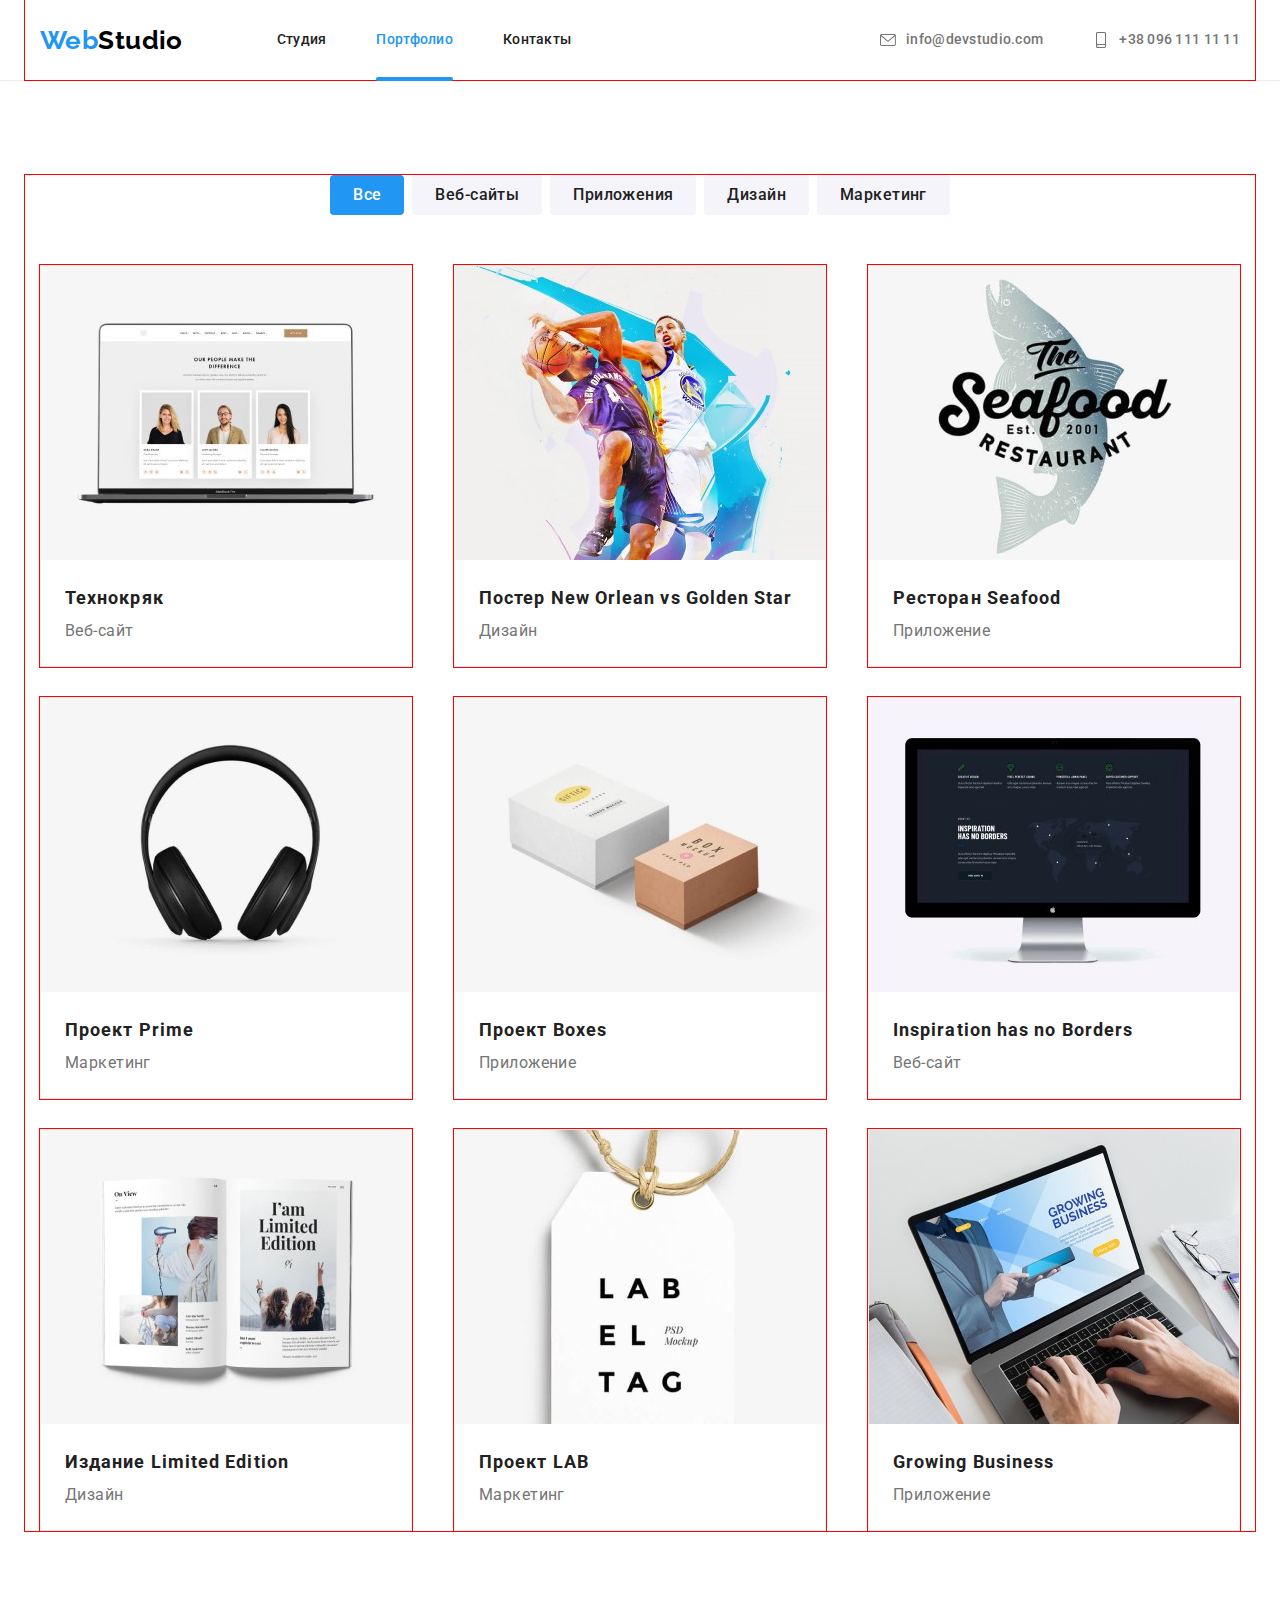
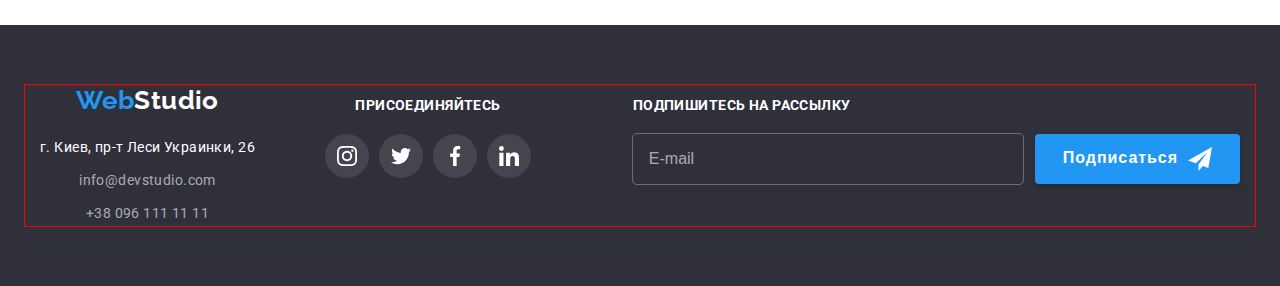
==== commit ad54708f: "Корегує адаптування до сторінки Портфоліо" ====
--- a/portfolio.html
+++ b/portfolio.html
@@ -13,6 +13,10 @@
     <link
         href="https://fonts.googleapis.com/css2?family=Raleway:wght@700&family=Roboto:wght@400;500;700;900&display=swap"
         rel="stylesheet">
+    <!-- Normalize -->
+    <link rel="stylesheet" href="https://cdnjs.cloudflare.com/ajax/libs/modern-normalize/1.1.0/modern-normalize.min.css"
+        integrity="sha512-wpPYUAdjBVSE4KJnH1VR1HeZfpl1ub8YT/NKx4PuQ5NmX2tKuGu6U/JRp5y+Y8XG2tV+wKQpNHVUX03MfMFn9Q=="
+        crossorigin="anonymous" referrerpolicy="no-referrer" />
 
     <!-- Custom styles -->
     <!-- <link rel="stylesheet" href="./css/styles.css"> -->
@@ -67,7 +71,7 @@
                     <use href="./images/icon/sprite.svg#modal-btn"></use>
                 </svg>
             </button>
-            <div class="menu-container">
+            <div class="menu-container container">
                 <ul class="menu-navigation list">
                     <li class="menu-navigation__item ">
                         <a href="./index.html" class="link menu-navigation__link">Студия</a>
@@ -134,7 +138,7 @@
 
                                         <img src="./images/portfolio/tehnokryak_tab.jpg" alt="Технокряк">
                                     </picture>
-                                    <!-- <img src="./images/portfolio/tehnokryak.jpg" alt="Технокряк" width="370"> -->
+
                                     <p class="img-portfolio-description">Ресурс предлагает комплексные
                                         предложения
                                         с разным
@@ -165,8 +169,7 @@
                                         <img src="./images/portfolio/orlean_tab.jpg"
                                             alt="Постер New Orlean vs Golden Star">
                                     </picture>
-                                    <!-- <img src="./images/portfolio/orlean.jpg" alt="Постер New Orlean vs Golden Star"
-                                        width="370"> -->
+
                                     <p class="img-portfolio-description">Ресурс предлагает комплексные
                                         предложения
                                         с разным
@@ -196,7 +199,7 @@
 
                                         <img src="./images/portfolio/seafood_tab.jpg" alt="Ресторан Seafood">
                                     </picture>
-                                    <!-- <img src="./images/portfolio/seafood.jpg" alt="Ресторан Seafood" width="370"> -->
+
                                     <p class="img-portfolio-description">Ресурс предлагает комплексные
                                         предложения
                                         с разным
@@ -227,7 +230,7 @@
 
                                         <img src="./images/portfolio/prime_tab.jpg" alt="Проект Prime">
                                     </picture>
-                                    <!-- <img src="./images/portfolio/prime.jpg" alt="Проект Prime" width="370"> -->
+
                                     <p class="img-portfolio-description">Ресурс предлагает комплексные
                                         предложения
                                         с разным
@@ -257,7 +260,7 @@
 
                                         <img src="./images/portfolio/boxes_tab.jpg" alt="Проект Boxes">
                                     </picture>
-                                    <!-- <img src="./images/portfolio/boxes.jpg" alt="Проект Boxes" width="370"> -->
+
                                     <p class="img-portfolio-description">Ресурс предлагает комплексные
                                         предложения
                                         с разным
@@ -287,8 +290,7 @@
 
                                         <img src="./images/portfolio/borders_tab.jpg" alt="Inspiration has no Borders">
                                     </picture>
-                                    <!-- <img src="./images/portfolio/borders.jpg" alt="Inspiration has no Borders"
-                                        width="370"> -->
+
                                     <p class="img-portfolio-description">Ресурс предлагает комплексные
                                         предложения
                                         с разным
@@ -318,7 +320,7 @@
 
                                         <img src="./images/portfolio/limited_tab.jpg" alt="Издание Limited Edition">
                                     </picture>
-                                    <!-- <img src="./images/portfolio/limited.jpg" alt="Издание Limited Edition" width="370"> -->
+
                                     <p class="img-portfolio-description">Ресурс предлагает комплексные
                                         предложения
                                         с разным
@@ -349,7 +351,7 @@
 
                                         <img src="./images/portfolio/lab_tab.jpg" alt="Проект LAB">
                                     </picture>
-                                    <!-- <img src="./images/portfolio/lab.jpg" alt="Проект LAB" width="370"> -->
+
                                     <p class="img-portfolio-description">Ресурс предлагает комплексные
                                         предложения
                                         с разным
@@ -380,7 +382,7 @@
 
                                         <img src="./images/portfolio/growing_tab.jpg" alt="Growing Business">
                                     </picture>
-                                    <!-- <img src="./images/portfolio/growing.jpg" alt="Growing Business" width="370"> -->
+
                                     <p class="img-portfolio-description">Ресурс предлагает комплексные
                                         предложения
                                         с разным
--- a/css/main.min.css
+++ b/css/main.min.css
@@ -1,2 +1,2 @@
-:root{--main-color: #757575;--white-color: #ffffff;--blue-color: #2196F3;--black-color: #000000;--title-color: #212121;--grey-cl-icons: #AFB1B8;--background-black-color: #2F303A;--bg-grey-cl: #C4C4C4;--link-contact-footer: rgba(255, 255, 255, 0.6);--bg-cl-footer-icons: rgba(255, 255, 255, 0.1);--bg-cl-hero-btn-hover: #188CE8;--brd-bot-header: #ECECEC;--bg-work-description: rgba(47, 48, 58, 0.8);--bg-portfolio-description: rgba(33, 150, 243, 0.9);--bg-backdrop: rgba(0, 0, 0, 0.2);--border-col-form: rgba(33, 33, 33, 0.2);--placeholder-color: rgba(117, 117, 117, 0.5);--background-color-portfolio-btn: #F5F4FA;--brd-cl-portfolio-fig: #EEEEEE;--fast-time: 250ms;--easy-in-out: cubic-bezier(0.4, 0, 0.2, 1);--main-font-family: Roboto, sans-serif}.hidden{position:absolute;white-space:nowrap;width:1px;height:1px;overflow:hidden;border:0;padding:0;clip:rect(0 0 0 0);-webkit-clip-path:inset(50%);clip-path:inset(50%);margin:-1px}body{margin:0;font-family:var(--main-font-family);font-weight:400;font-size:14px;line-height:1.71;letter-spacing:.03em;color:var(--main-color);background-color:var(--white-color)}.section{padding-top:60px;padding-bottom:60px}@media screen and (min-width: 1200px){.section{padding-top:94px;padding-bottom:94px}}.btn{font-family:inherit;cursor:pointer}.title{font-weight:700;font-size:36px;line-height:1.17;text-align:center;color:var(--title-color)}.container{outline:1px solid red;padding-left:15px;padding-right:15px;margin-left:auto;margin-right:auto;width:100%}@media screen and (min-width: 480px) and (max-width: 767px){.container{max-width:480px}}@media screen and (min-width: 768px) and (max-width: 1199px){.container{width:768px}}@media screen and (min-width: 1200px){.container{width:1200px}}h1,h2,h3,h4,h5,h6,p{margin:0}img,picture{display:block;max-width:100%;height:auto}.list{list-style:none;margin:0;padding:0}.link{text-decoration:none}.backdrop{position:fixed;top:0;left:0;width:100%;height:100%;background-color:var(--bg-backdrop);z-index:10;opacity:1;-webkit-transition:opacity var(--fast-time) var(--easy-in-out),visibility var(--fast-time) var(--easy-in-out);transition:opacity var(--fast-time) var(--easy-in-out),visibility var(--fast-time) var(--easy-in-out)}.backdrop.is-hidden{visibility:hidden;opacity:0;pointer-events:none}.backdrop.is-hidden .modal-wrapper{-webkit-transform:scale(0.3),translate(-50%, -50%);transform:scale(0.3),translate(-50%, -50%);opacity:0}.backdrop .modal-wrapper{-webkit-transform:scale(1),translate(-50%, -50%);transform:scale(1),translate(-50%, -50%);opacity:1}.modal-wrapper{position:absolute;top:50%;left:50%;-webkit-transform:translate(-50%, -50%);transform:translate(-50%, -50%);width:auto;height:auto;padding:40px;background-color:var(--white-color);-webkit-box-shadow:0px 1px 3px rgba(0,0,0,0.12),0px 1px 1px rgba(0,0,0,0.14),0px 2px 1px rgba(0,0,0,0.2);box-shadow:0px 1px 3px rgba(0,0,0,0.12),0px 1px 1px rgba(0,0,0,0.14),0px 2px 1px rgba(0,0,0,0.2);border-radius:4px;-webkit-transition:opacity var(--fast-time) var(--easy-in-out),-webkit-transform var(--fast-time) var(--easy-in-out);transition:opacity var(--fast-time) var(--easy-in-out),-webkit-transform var(--fast-time) var(--easy-in-out);transition:transform var(--fast-time) var(--easy-in-out),opacity var(--fast-time) var(--easy-in-out);transition:transform var(--fast-time) var(--easy-in-out),opacity var(--fast-time) var(--easy-in-out),-webkit-transform var(--fast-time) var(--easy-in-out)}@media screen and (min-width: 1200px){.modal-wrapper{width:528px}}.modal-btn{display:-webkit-box;display:-ms-flexbox;display:flex;-webkit-box-pack:center;-ms-flex-pack:center;justify-content:center;-webkit-box-align:center;-ms-flex-align:center;align-items:center;padding:0;position:absolute;top:8px;right:8px;border:1px solid rgba(0,0,0,0.1);border-radius:50%;width:30px;height:30px;background-color:var(--white-color);-webkit-transition:fill var(--fast-time) var(--easy-in-out);transition:fill var(--fast-time) var(--easy-in-out)}.modal-btn:hover,.modal-btn:focus{fill:var(--blue-color)}.input-container{display:block;position:relative;height:40px;margin-right:auto;margin-left:auto;margin-bottom:28px}.label-form{display:block;text-align:start;position:absolute;left:42px;top:50%;-webkit-transform:translateY(-50%);transform:translateY(-50%);cursor:pointer;font-size:12px;line-height:1.16;letter-spacing:0.01em;-webkit-transition:-webkit-transform var(--fast-time) var(--easy-in-out);transition:-webkit-transform var(--fast-time) var(--easy-in-out);transition:transform var(--fast-time) var(--easy-in-out);transition:transform var(--fast-time) var(--easy-in-out), -webkit-transform var(--fast-time) var(--easy-in-out)}.input-form{padding-left:42px;display:block;width:100%;height:40px;z-index:5;border:0;border:1px solid var(--border-col-form);border-radius:4px;cursor:pointer;-webkit-transition:border var(--fast-time) var(--easy-in-out);transition:border var(--fast-time) var(--easy-in-out)}.input-form:focus{border:1px solid var(--blue-color);outline:transparent}.input-form:focus ~ .input-icon{fill:var(--blue-color)}.input-form:focus ~ .label-form,.input-form:not(:placeholder-shown) ~ .label-form{-webkit-transform:translate(-42px, -37px);transform:translate(-42px, -37px)}.input-icon{display:block;position:absolute;left:12px;top:11px;z-index:0}.modal-form__title{display:block;margin-bottom:30px;font-weight:700;font-size:20px;line-height:1.17}.textarea-container{position:relative;margin-bottom:20px}.label-form-comment{display:block;text-align:start;position:absolute;top:-18px;font-size:12px;line-height:1.16;letter-spacing:0.01em;cursor:pointer}.textarea-form-comment{display:block;text-align:start;resize:none;width:100%;height:120px;padding:12px 16px;border:1px solid var(--border-col-form);border-radius:4px;cursor:pointer;-webkit-transition:border var(--fast-time) var(--easy-in-out);transition:border var(--fast-time) var(--easy-in-out)}.textarea-form-comment:focus{border:1px solid var(--blue-color);outline:transparent}.textarea-form-comment::-webkit-input-placeholder{font-size:12px;line-height:14px;letter-spacing:0.01em;color:var(--placeholder-color)}.textarea-form-comment:-ms-input-placeholder{font-size:12px;line-height:14px;letter-spacing:0.01em;color:var(--placeholder-color)}.textarea-form-comment::-ms-input-placeholder{font-size:12px;line-height:14px;letter-spacing:0.01em;color:var(--placeholder-color)}.textarea-form-comment::placeholder{font-size:12px;line-height:14px;letter-spacing:0.01em;color:var(--placeholder-color)}.form-policy-group{display:-webkit-box;display:-ms-flexbox;display:flex;-ms-flex-wrap:wrap;flex-wrap:wrap;-webkit-box-align:center;-ms-flex-align:center;align-items:center;-webkit-box-pack:center;-ms-flex-pack:center;justify-content:center;margin-bottom:30px;cursor:pointer}@media screen and (max-width: 1199px){.form-policy-group{font-size:12px;line-height:1.17;letter-spacing:.02em}}.checkbox{-webkit-appearance:none;-moz-appearance:none;appearance:none}.custom-checkbox{display:-webkit-box;display:-ms-flexbox;display:flex;-webkit-box-pack:center;-ms-flex-pack:center;justify-content:center;-webkit-box-align:center;-ms-flex-align:center;align-items:center;margin-right:7px;width:16px;height:15px;outline:2px solid black;outline-offset:-2px;border-radius:2px}.custom-checkbox-icon{opacity:0;-webkit-transition:opacity var(--fast-time) var(--easy-in-out);transition:opacity var(--fast-time) var(--easy-in-out)}.checkbox:checked+.custom-checkbox{outline:2px solid var(--blue-color)}.checkbox:checked+.custom-checkbox .custom-checkbox-icon{opacity:1}.contract-form{font-family:inherit;font-size:inherit;line-height:inherit;letter-spacing:inherit;color:var(--blue-color)}.form-btn{padding:10px 55px;background-color:var(--blue-color);color:var(--white-color);cursor:pointer;font-weight:700;font-size:16px;line-height:1.86;letter-spacing:0.06em;-webkit-box-shadow:0px 4px 4px rgba(0,0,0,0.15);box-shadow:0px 4px 4px rgba(0,0,0,0.15);border-radius:4px;border:none;-webkit-transition:background-color var(--fast-time) var(--easy-in-out);transition:background-color var(--fast-time) var(--easy-in-out)}.form-btn:focus,.form-btn:hover{background-color:var(--bg-cl-hero-btn-hover)}.logo{font-family:Raleway, sans-serif;font-weight:700;font-size:26px;line-height:1.19;text-decoration:none;color:var(--blue-color)}.logo--black{color:var(--black-color)}.logo--white{color:var(--white-color)}.logo--center{display:block;text-align:center}.header{border-bottom:1px solid var(--brd-bot-header)}.header__container{display:-webkit-box;display:-ms-flexbox;display:flex;-webkit-box-align:center;-ms-flex-align:center;align-items:center;position:relative}@media screen and (max-width: 1199px){.header__container{-webkit-box-pack:justify;-ms-flex-pack:justify;justify-content:space-between}}@media screen and (min-width: 1200px){.header__logo{margin-right:94px}}@media screen and (max-width: 768px){.navigation{display:none}}.navigation__list{display:-webkit-box;display:-ms-flexbox;display:flex;-webkit-box-align:center;-ms-flex-align:center;align-items:center}.navigation__item:not(:last-child){margin-right:50px}.navigation__link{position:relative;display:block;padding-top:32px;padding-bottom:32px;font-weight:500;font-size:inherit;line-height:1.14;letter-spacing:.02em;color:var(--title-color);-webkit-transition:color var(--fast-time) var(--easy-in-out);transition:color var(--fast-time) var(--easy-in-out)}.navigation__link:focus,.navigation__link:hover{color:var(--blue-color);fill:var(--blue-color)}.navigation__link::after{position:absolute;content:"";display:block;height:4px;width:100%;background-color:var(--blue-color);bottom:-1px;left:0;border-radius:2px;opacity:0;-webkit-transition:opacity var(--fast-time) var(--easy-in-out);transition:opacity var(--fast-time) var(--easy-in-out)}.navigation__link:hover::after,.navigation__link:focus::after{opacity:1}.navigation__link--current{color:var(--blue-color)}.navigation__link--current::after{position:absolute;content:"";display:block;height:4px;width:100%;background-color:var(--blue-color);bottom:-1px;left:0;border-radius:2px;opacity:1}@media screen and (max-width: 768px){.header__contact{display:none}}@media screen and (min-width: 1200px){.header__contact{display:-webkit-box;display:-ms-flexbox;display:flex;margin-left:auto}}@media screen and (max-width: 1199px){.header__item:not(:last-child){margin-bottom:10px}}@media screen and (min-width: 1200px){.header__item:not(:last-child){margin-right:50px}}.header__link{display:-webkit-box;display:-ms-flexbox;display:flex;-webkit-box-align:center;-ms-flex-align:center;align-items:center;font-weight:500;font-size:inherit;line-height:1.14;letter-spacing:.02em;color:var(--main-color);fill:var(--main-color);-webkit-transition:color var(--fast-time) var(--easy-in-out);transition:color var(--fast-time) var(--easy-in-out)}@media screen and (min-width: 1200px){.header__link{padding-top:32px;padding-bottom:32px}}.header__link:focus,.header__link:hover{color:var(--blue-color);fill:var(--blue-color)}.header__icon{margin-right:10px}.menu-btn{border:0;background-color:var(--white-color);padding:0;display:block;width:40px;height:40px;position:relative;z-index:10;color:var(--blue-color);-webkit-transition:fill var(--fast-time) var(--easy-in-out);transition:fill var(--fast-time) var(--easy-in-out)}@media screen and (min-width: 768px){.menu-btn{display:none}}.menu-btn .header__cross-icon{display:none}.menu-btn:hover,.menu-btn:focus .header__menu-icon{fill:var(--blue-color)}.menu-btn:hover,.menu-btn:focus .header__cross-icon{fill:var(--blue-color)}.menu-btn.is-open .header__cross-icon{display:block}.menu-btn.is-open .header__menu-icon{display:none}@media screen and (max-width: 768px){.menu-btn.is-open ~ .menu-container{display:block;-webkit-transform:translateX(0);transform:translateX(0);-webkit-transition:-webkit-transform var(--fast-time) var(--easy-in-out);transition:-webkit-transform var(--fast-time) var(--easy-in-out);transition:transform var(--fast-time) var(--easy-in-out);transition:transform var(--fast-time) var(--easy-in-out), -webkit-transform var(--fast-time) var(--easy-in-out)}}.menu-btn ~ .menu-container{-webkit-transition:-webkit-transform var(--fast-time) var(--easy-in-out);transition:-webkit-transform var(--fast-time) var(--easy-in-out);transition:transform var(--fast-time) var(--easy-in-out);transition:transform var(--fast-time) var(--easy-in-out), -webkit-transform var(--fast-time) var(--easy-in-out)}.menu-btn.is-open{top:0}.header__cross-icon{position:absolute;left:11px;top:11px}.menu-container{width:100%;position:absolute;top:0;left:0;z-index:9;-webkit-transform:translateX(-800px);transform:translateX(-800px);padding:48px 40px;background-color:var(--white-color)}@media screen and (min-width: 768px){.menu-container{display:none}}.menu-navigation{margin-bottom:302px}.menu-navigation__item:not(:last-child){margin-bottom:32px}.menu-navigation__link{font-weight:500;font-size:40px;line-height:1.17;letter-spacing:.02em;color:var(--title-color);-webkit-transition:color var(--fast-time) var(--easy-in-out);transition:color var(--fast-time) var(--easy-in-out)}.menu-navigation__link:hover,.menu-navigation__link:focus{color:var(--blue-color)}.menu-navigation__link--current{color:var(--blue-color)}.menu-contact{margin-bottom:64px}.menu-contact__item:not(:last-child){margin-bottom:32px}.menu-contact__link{font-weight:500;font-size:34px;line-height:1.17;letter-spacing:.02em;color:var(--blue-color)}.menu-contact__link--mail{font-weight:500;font-size:24px;line-height:1.17;letter-spacing:.02em;color:var(--main-color)}.menu-socials{display:-webkit-box;display:-ms-flexbox;display:flex;-ms-flex-wrap:wrap;flex-wrap:wrap}.menu-socials__item{padding-left:10px}.menu-socials__item:not(:last-child){border-right:1px solid rgba(33,33,33,0.2);padding-right:10px}.menu-socials__item:first-child{padding-left:0}.menu-socials__link{font-weight:500;font-size:18px;line-height:1.22;letter-spacing:.02em;color:var(--blue-color)}.hero{max-width:1600px;padding-top:200px;padding-bottom:200px;margin-left:auto;margin-right:auto;background-position:center;background-repeat:no-repeat;background-size:cover;background-color:var(--bg-grey-cl);background-image:url(../images/hero/hero-bg.png),url(../images/hero/hero-img_sm.jpg)}.hero__container{text-align:center}.hero__title{margin-bottom:30px;font-weight:900;font-size:44px;line-height:1.36;letter-spacing:.06em;text-transform:uppercase;color:var(--white-color)}@media screen and (max-width: 1199px){.hero__title{font-weight:900;font-size:26px;line-height:1.62;letter-spacing:.06em;text-transform:uppercase}}@media screen and (-webkit-min-device-pixel-ratio: 2), screen and (min-resolution: 2dppx){.hero{background-image:url(../images/hero/hero-bg.png),url(../images/hero/hero-img_sm@2x.jpg)}}@media screen and (min-width: 768px){.hero{background-image:url(../images/hero/hero-bg.png),url(../images/hero/hero-img_md.jpg)}}@media screen and (min-width: 768px) and (-webkit-min-device-pixel-ratio: 2), screen and (min-width: 768px) and (min-resolution: 2dppx){.hero{background-image:url(../images/hero/hero-bg.png),url(../images/hero/hero-img_md@2x.jpg)}}@media screen and (min-width: 1200px){.hero{background-image:url(../images/hero/hero-bg.png),url(../images/hero/hero-img_lg.jpg)}}@media screen and (min-width: 1200px) and (-webkit-min-device-pixel-ratio: 2), screen and (min-width: 1200px) and (min-resolution: 2dppx){.hero{background-image:url(../images/hero/hero-bg.png),url(../images/hero/hero-img_lg@2x.jpg)}}.hero-btn{display:inline-block;padding:10px 32px;min-width:200px;border:1px solid transparent;border-radius:4px;text-align:center;font-weight:700;font-size:16px;line-height:1.88;letter-spacing:.06em;color:var(--white-color);background-color:var(--blue-color);-webkit-transition:background-color var(--fast-time) var(--easy-in-out);transition:background-color var(--fast-time) var(--easy-in-out)}.hero-btn:focus,.hero-btn:hover{background-color:var(--bg-cl-hero-btn-hover)}.benefits{padding-bottom:0}@media screen and (min-width: 768px){.benefits-list{display:-webkit-box;display:-ms-flexbox;display:flex;-ms-flex-wrap:wrap;flex-wrap:wrap;margin:-15px}}@media screen and (max-width: 767px){.benefits-list__item{margin-bottom:30px}}@media screen and (min-width: 768px){.benefits-list__item{margin:15px;width:calc((100% - 2 * 30px) / 2)}}@media screen and (min-width: 1200px){.benefits-list__item{-ms-flex-wrap:nowrap;flex-wrap:nowrap;width:calc((100% - 3 * 30px) / 4);max-width:270px}}@media screen and (max-width: 768px){.benefits-list__item:last-child{margin-bottom:0}}.benefits-list__icon{display:-webkit-box;display:-ms-flexbox;display:flex;-webkit-box-pack:center;-ms-flex-pack:center;justify-content:center;-webkit-box-align:center;-ms-flex-align:center;align-items:center;width:100%;height:120px;margin-bottom:30px;background-color:var(--background-color-portfolio-btn)}.benefits-list__title{margin-bottom:10px;font-weight:700;font-size:inherit;line-height:1.14;letter-spacing:inherit;text-transform:uppercase;text-align:center;color:var(--title-color)}@media screen and (min-width: 768px){.benefits-list__title{text-align:start}}@media screen and (max-width: 1199px){.work{display:none}}.work__title{margin-bottom:50px}.work-list{display:-webkit-box;display:-ms-flexbox;display:flex;-webkit-box-pack:justify;-ms-flex-pack:justify;justify-content:space-between}.work-list__item{position:relative}.work-list__item:not(:last-child){margin-right:30px}.work-list__description{display:-webkit-box;display:-ms-flexbox;display:flex;width:100%;height:70px;background-color:var(--bg-work-description);-webkit-box-pack:center;-ms-flex-pack:center;justify-content:center;-webkit-box-align:center;-ms-flex-align:center;align-items:center;position:absolute;left:0;bottom:0;font-weight:700;font-size:inherit;line-height:1.14;letter-spacing:inherit;text-transform:uppercase;color:var(--white-color)}@media screen and (min-width: 768px){.list-team{display:-webkit-box;display:-ms-flexbox;display:flex;-ms-flex-wrap:wrap;flex-wrap:wrap;margin:-15px}}@media screen and (min-width: 768px){.list-team .item{margin:15px;width:calc((100% - 2 * 30px) / 2)}}@media screen and (min-width: 1200px){.list-team .item{margin:15px;width:calc((100% - 3 * 30px) / 4);max-width:270px}}.list-team .item:not(:last-child){margin-bottom:30px}.list-team .title{margin-bottom:10px}.list-team .text{margin-bottom:16px}.list-team .title{font-weight:500;font-size:16px;line-height:1.19;letter-spacing:inherit;text-align:center;color:var(--title-color)}.team{margin-left:auto;margin-right:auto;background-color:var(--background-color-portfolio-btn)}.figure{margin:0;-webkit-box-shadow:0px 1px 3px rgba(0,0,0,0.12),0px 1px 1px rgba(0,0,0,0.14),0px 2px 1px rgba(0,0,0,0.2);box-shadow:0px 1px 3px rgba(0,0,0,0.12),0px 1px 1px rgba(0,0,0,0.14),0px 2px 1px rgba(0,0,0,0.2);border-radius:0px 0px 4px 4px;background-color:var(--white-color)}.figcaption{padding-top:30px;padding-bottom:24px}.title-team{margin-bottom:50px}.text{font-weight:inherit;font-size:16px;line-height:1.19;letter-spacing:inherit;text-align:center}.list-team-icons{display:-webkit-box;display:-ms-flexbox;display:flex;width:206px;height:44px;margin-left:auto;margin-right:auto;-webkit-box-pack:center;-ms-flex-pack:center;justify-content:center;-webkit-box-align:center;-ms-flex-align:center;align-items:center}.item-icons:not(:last-child){margin-right:10px}.link-team-icons{display:-webkit-box;display:-ms-flexbox;display:flex;-webkit-box-pack:center;-ms-flex-pack:center;justify-content:center;-webkit-box-align:center;-ms-flex-align:center;align-items:center;width:44px;height:44px;border-radius:50%;fill:var(--grey-cl-icons);-webkit-transition:background-color var(--fast-time) var(--easy-in-out),fill var(--fast-time) var(--easy-in-out);transition:background-color var(--fast-time) var(--easy-in-out),fill var(--fast-time) var(--easy-in-out)}.link-team-icons:hover,.link-team-icons:focus{fill:var(--white-color);background-color:var(--bg-cl-hero-btn-hover);border-radius:50%}.clients__title{margin-bottom:30px}@media screen and (min-width: 1200px){.clients__title{margin-bottom:50px}}.logo-list{display:-webkit-box;display:-ms-flexbox;display:flex;-ms-flex-wrap:wrap;flex-wrap:wrap;margin:-15px}.logo-list__item{margin:15px;width:calc((100% - 2 * 30px) / 2)}@media screen and (min-width: 768px){.logo-list__item{width:calc((100% - 3 * 30px) / 3)}}@media screen and (min-width: 1200px){.logo-list__item{width:calc((100% - 6 * 30px) / 6)}}.logo-list__link{display:-webkit-box;display:-ms-flexbox;display:flex;-webkit-box-pack:center;-ms-flex-pack:center;justify-content:center;-webkit-box-align:center;-ms-flex-align:center;align-items:center;width:100%;height:92px;border:1px solid #AFB1B8;border-radius:4px;fill:var(--grey-cl-icons);-webkit-transition:fill var(--fast-time) var(--easy-in-out),border var(--fast-time) var(--easy-in-out);transition:fill var(--fast-time) var(--easy-in-out),border var(--fast-time) var(--easy-in-out)}.logo-list__link:hover,.logo-list__link:focus{border:1px solid var(--blue-color);fill:var(--blue-color)}.footer{margin-left:auto;margin-right:auto;padding-top:60px;padding-bottom:60px;background-color:var(--background-black-color)}@media screen and (min-width: 1200px){.footer-container-address{margin-right:70px}}.footer-list-address{margin-top:20px;margin-bottom:60px;text-align:center}@media screen and (min-width: 768px){.footer-list-address{margin-bottom:0}}.footer-list-address .item:not(:last-child){margin-bottom:9px}.footer-address{font-style:normal;color:var(--white-color)}.link-contact-footer{color:var(--link-contact-footer)}@media screen and (min-width: 1200px){.footer-container{display:-webkit-box;display:-ms-flexbox;display:flex;-webkit-box-pack:justify;-ms-flex-pack:justify;justify-content:space-between}}@media screen and (min-width: 768px){.footer-container__tablet{display:-webkit-box;display:-ms-flexbox;display:flex;-ms-flex-pack:distribute;justify-content:space-around;margin-bottom:60px}}@media screen and (min-width: 1200px){.footer-container__tablet{margin-bottom:0}}.social-networks-footer{margin-bottom:60px;text-align:center}@media screen and (min-width: 768px){.social-networks-footer{margin-bottom:0;margin-top:5px}}@media screen and (min-width: 1200px){.social-networks-footer{margin-top:12px}}.footer-title{font-weight:700;font-size:inherit;line-height:1.17;letter-spacing:inherit;text-transform:uppercase;color:var(--white-color);margin-bottom:20px}.link-footer-icons{display:-webkit-box;display:-ms-flexbox;display:flex;-webkit-box-pack:center;-ms-flex-pack:center;justify-content:center;-webkit-box-align:center;-ms-flex-align:center;align-items:center;width:44px;height:44px;background-color:var(--bg-cl-footer-icons);border-radius:50%;fill:var(--white-color);-webkit-transition:background-color var(--fast-time) var(--easy-in-out);transition:background-color var(--fast-time) var(--easy-in-out)}.link-footer-icons:hover,.link-footer-icons:focus{background-color:var(--blue-color);border-radius:50%}.list-footer-icons{display:-webkit-box;display:-ms-flexbox;display:flex;max-height:44px;-webkit-box-pack:center;-ms-flex-pack:center;justify-content:center}.item-footer-icons:not(:last-child){margin-right:10px}.footer-form{display:block;text-align:center}@media screen and (min-width: 1200px){.footer-form{margin-top:12px}}.label-footer{display:inline-block;margin-bottom:20px;font-weight:700;font-size:inherit;line-height:1.17;letter-spacing:inherit;text-transform:uppercase;color:var(--white-color)}@media screen and (min-width: 1200px){.label-footer{display:block;text-align:start}}.input-footer{max-height:50px;margin-bottom:20px;border:none;outline:1px solid rgba(255,255,255,0.3);border-radius:4px;background-color:transparent;padding:15px 16px;color:var(--link-contact-footer);font-size:16px;line-height:1.25}@media screen and (max-width: 767px){.input-footer{width:100%}}@media screen and (min-width: 768px) and (max-width: 1199px){.input-footer{width:450px}}@media screen and (min-width: 1200px){.input-footer{width:358px;margin-bottom:0;margin-right:12px}}.input-footer::-webkit-input-placeholder{font-size:16px;line-height:1.25;color:var(--link-contact-footer)}.input-footer:-ms-input-placeholder{font-size:16px;line-height:1.25;color:var(--link-contact-footer)}.input-footer::-ms-input-placeholder{font-size:16px;line-height:1.25;color:var(--link-contact-footer)}.input-footer::placeholder{font-size:16px;line-height:1.25;color:var(--link-contact-footer)}.footer-btn-form{margin-right:auto;margin-left:auto;display:-webkit-box;display:-ms-flexbox;display:flex;-webkit-box-pack:center;-ms-flex-pack:center;justify-content:center;-webkit-box-align:center;-ms-flex-align:center;align-items:center;padding:10px 28px;-webkit-box-shadow:0px 4px 4px rgba(0,0,0,0.15);box-shadow:0px 4px 4px rgba(0,0,0,0.15);border-radius:4px;border:none;background-color:var(--blue-color);color:var(--white-color);font-weight:700;font-size:16px;line-height:1.88;letter-spacing:.06em;cursor:pointer;-webkit-transition:background-color var(--fast-time) var(--easy-in-out);transition:background-color var(--fast-time) var(--easy-in-out)}.footer-btn-form:focus,.footer-btn-form:hover{background-color:var(--bg-cl-hero-btn-hover)}.footer-btn-icon-form{margin-left:10px}@media screen and (min-width: 1200px){.input-btn-form-footer{display:-webkit-box;display:-ms-flexbox;display:flex;height:50px}}.list-button{display:-webkit-box;display:-ms-flexbox;display:flex;-ms-flex-wrap:wrap;flex-wrap:wrap;-webkit-box-pack:start;-ms-flex-pack:start;justify-content:start;margin-bottom:50px;margin-right:auto}@media screen and (min-width: 768px){.list-button{-webkit-box-pack:center;-ms-flex-pack:center;justify-content:center}}.portfolio .item:not(:last-child){margin-right:8px}@media screen and (max-width: 767px){.portfolio .item:nth-last-child(-n+2){margin-top:15px}}@media screen and (max-width: 404px){.portfolio .item:nth-last-child(-n+3){margin-top:15px}}.portfolio-btn{padding:6px 22px;border:1px solid transparent;border-radius:4px;font-weight:500;font-size:16px;line-height:1.62;letter-spacing:inherit;text-align:center;color:var(--title-color);background-color:var(--background-color-portfolio-btn);-webkit-transition:background-color var(--fast-time) var(--easy-in-out),color var(--fast-time) var(--easy-in-out),-webkit-box-shadow var(--fast-time) var(--easy-in-out);transition:background-color var(--fast-time) var(--easy-in-out),color var(--fast-time) var(--easy-in-out),-webkit-box-shadow var(--fast-time) var(--easy-in-out);transition:background-color var(--fast-time) var(--easy-in-out),color var(--fast-time) var(--easy-in-out),box-shadow var(--fast-time) var(--easy-in-out);transition:background-color var(--fast-time) var(--easy-in-out),color var(--fast-time) var(--easy-in-out),box-shadow var(--fast-time) var(--easy-in-out),-webkit-box-shadow var(--fast-time) var(--easy-in-out)}.portfolio-btn:focus,.portfolio-btn:hover{background-color:var(--blue-color);color:var(--white-color);-webkit-box-shadow:0px 3px 1px rgba(0,0,0,0.1),0px 1px 2px rgba(0,0,0,0.08),0px 2px 2px rgba(0,0,0,0.12);box-shadow:0px 3px 1px rgba(0,0,0,0.1),0px 1px 2px rgba(0,0,0,0.08),0px 2px 2px rgba(0,0,0,0.12)}.current-portfolio{background-color:var(--blue-color);color:var(--white-color)}.list-portfolio{display:-webkit-box;display:-ms-flexbox;display:flex;-ms-flex-wrap:wrap;flex-wrap:wrap;-webkit-box-pack:justify;-ms-flex-pack:justify;justify-content:space-between;margin:-15px}@media screen and (min-width: 768px) and (max-width: 1199px){.list-portfolio{-webkit-box-pack:justify;-ms-flex-pack:justify;justify-content:space-between}}.figcaption-portfolio{padding-top:20px;padding-bottom:20px;padding-left:24px;padding-right:24px}.portfolio-item{position:relative;border:1px solid var(--brd-cl-portfolio-fig);margin:15px;background-color:var(--white-color);-webkit-transition:-webkit-box-shadow var(--fast-time) var(--easy-in-out);transition:-webkit-box-shadow var(--fast-time) var(--easy-in-out);transition:box-shadow var(--fast-time) var(--easy-in-out);transition:box-shadow var(--fast-time) var(--easy-in-out), -webkit-box-shadow var(--fast-time) var(--easy-in-out)}@media screen and (min-width: 768px) and (max-width: 1199px){.portfolio-item{width:calc((100% - 3 * 30px) / 2)}}@media screen and (min-width: 1200px){.portfolio-item{width:370px}.portfolio-item:hover,.portfolio-item:focus{-webkit-box-shadow:0px 1px 1px rgba(0,0,0,0.12),0px 4px 4px rgba(0,0,0,0.06),1px 4px 6px rgba(0,0,0,0.16);box-shadow:0px 1px 1px rgba(0,0,0,0.12),0px 4px 4px rgba(0,0,0,0.06),1px 4px 6px rgba(0,0,0,0.16)}}.portfolio-item .portfolio-figure{margin:0}.portfolio-item .title-cards{display:-webkit-box;display:-ms-flexbox;display:flex;margin-bottom:4px;font-weight:700;font-size:18px;line-height:2;letter-spacing:.06em;color:var(--title-color)}.portfolio-item .text-cards{font-weight:inherit;font-size:16px;line-height:1.88;letter-spacing:inherit;color:var(--main-color)}.portfolio-item .img-portfolio-description{position:absolute;display:-webkit-box;display:-ms-flexbox;display:flex;-webkit-box-pack:center;-ms-flex-pack:center;justify-content:center;-webkit-box-align:center;-ms-flex-align:center;align-items:center;padding-left:24px;padding-right:24px;width:100%;height:100%;-webkit-transition:-webkit-transform var(--fast-time) var(--easy-in-out);transition:-webkit-transform var(--fast-time) var(--easy-in-out);transition:transform var(--fast-time) var(--easy-in-out);transition:transform var(--fast-time) var(--easy-in-out), -webkit-transform var(--fast-time) var(--easy-in-out);background-color:var(--bg-portfolio-description);font-weight:inherit;font-size:18px;line-height:1.56;letter-spacing:inherit;color:var(--white-color)}.portfolio-item .portfolio-item .link:hover .img-portfolio-description,.portfolio-item .portfolio-item .link:focus .img-portfolio-description{-webkit-transform:translateY(-294px);transform:translateY(-294px)}.portfolio-item .img-cont-portfolio{position:relative;overflow:hidden}
+:root{--main-color: #757575;--white-color: #ffffff;--blue-color: #2196F3;--black-color: #000000;--title-color: #212121;--grey-cl-icons: #AFB1B8;--background-black-color: #2F303A;--bg-grey-cl: #C4C4C4;--link-contact-footer: rgba(255, 255, 255, 0.6);--bg-cl-footer-icons: rgba(255, 255, 255, 0.1);--bg-cl-hero-btn-hover: #188CE8;--brd-bot-header: #ECECEC;--bg-work-description: rgba(47, 48, 58, 0.8);--bg-portfolio-description: rgba(33, 150, 243, 0.9);--bg-backdrop: rgba(0, 0, 0, 0.2);--border-col-form: rgba(33, 33, 33, 0.2);--placeholder-color: rgba(117, 117, 117, 0.5);--background-color-portfolio-btn: #F5F4FA;--brd-cl-portfolio-fig: #EEEEEE;--fast-time: 250ms;--easy-in-out: cubic-bezier(0.4, 0, 0.2, 1);--main-font-family: Roboto, sans-serif}.hidden{position:absolute;white-space:nowrap;width:1px;height:1px;overflow:hidden;border:0;padding:0;clip:rect(0 0 0 0);-webkit-clip-path:inset(50%);clip-path:inset(50%);margin:-1px}body{margin:0;font-family:var(--main-font-family);font-weight:400;font-size:14px;line-height:1.71;letter-spacing:.03em;color:var(--main-color);background-color:var(--white-color)}.section{padding-top:60px;padding-bottom:60px}@media screen and (min-width: 1200px){.section{padding-top:94px;padding-bottom:94px}}.btn{font-family:inherit;cursor:pointer}.title{font-weight:700;font-size:36px;line-height:1.17;text-align:center;color:var(--title-color)}.container{outline:1px solid red;padding-left:15px;padding-right:15px;margin-left:auto;margin-right:auto;width:100%}@media screen and (min-width: 480px) and (max-width: 767px){.container{max-width:450px}}@media screen and (min-width: 768px) and (max-width: 1199px){.container{width:720px}}@media screen and (min-width: 1200px){.container{width:1200px}}h1,h2,h3,h4,h5,h6,p{margin:0}img,picture{display:block;max-width:100%;height:auto}.list{list-style:none;margin:0;padding:0}.link{text-decoration:none}.backdrop{position:fixed;top:0;left:0;width:100%;height:100%;background-color:var(--bg-backdrop);z-index:10;opacity:1;-webkit-transition:opacity var(--fast-time) var(--easy-in-out),visibility var(--fast-time) var(--easy-in-out);transition:opacity var(--fast-time) var(--easy-in-out),visibility var(--fast-time) var(--easy-in-out)}.backdrop.is-hidden{visibility:hidden;opacity:0;pointer-events:none}.backdrop.is-hidden .modal-wrapper{-webkit-transform:scale(0.3),translate(-50%, -50%);transform:scale(0.3),translate(-50%, -50%);opacity:0}.backdrop .modal-wrapper{-webkit-transform:scale(1),translate(-50%, -50%);transform:scale(1),translate(-50%, -50%);opacity:1}.modal-wrapper{position:absolute;top:50%;left:50%;-webkit-transform:translate(-50%, -50%);transform:translate(-50%, -50%);width:auto;height:auto;padding:40px;background-color:var(--white-color);-webkit-box-shadow:0px 1px 3px rgba(0,0,0,0.12),0px 1px 1px rgba(0,0,0,0.14),0px 2px 1px rgba(0,0,0,0.2);box-shadow:0px 1px 3px rgba(0,0,0,0.12),0px 1px 1px rgba(0,0,0,0.14),0px 2px 1px rgba(0,0,0,0.2);border-radius:4px;-webkit-transition:opacity var(--fast-time) var(--easy-in-out),-webkit-transform var(--fast-time) var(--easy-in-out);transition:opacity var(--fast-time) var(--easy-in-out),-webkit-transform var(--fast-time) var(--easy-in-out);transition:transform var(--fast-time) var(--easy-in-out),opacity var(--fast-time) var(--easy-in-out);transition:transform var(--fast-time) var(--easy-in-out),opacity var(--fast-time) var(--easy-in-out),-webkit-transform var(--fast-time) var(--easy-in-out)}@media screen and (min-width: 1200px){.modal-wrapper{width:528px}}.modal-btn{display:-webkit-box;display:-ms-flexbox;display:flex;-webkit-box-pack:center;-ms-flex-pack:center;justify-content:center;-webkit-box-align:center;-ms-flex-align:center;align-items:center;padding:0;position:absolute;top:8px;right:8px;border:1px solid rgba(0,0,0,0.1);border-radius:50%;width:30px;height:30px;background-color:var(--white-color);-webkit-transition:fill var(--fast-time) var(--easy-in-out);transition:fill var(--fast-time) var(--easy-in-out)}.modal-btn:hover,.modal-btn:focus{fill:var(--blue-color)}.input-container{display:block;position:relative;height:40px;margin-right:auto;margin-left:auto;margin-bottom:28px}.label-form{display:block;text-align:start;position:absolute;left:42px;top:50%;-webkit-transform:translateY(-50%);transform:translateY(-50%);cursor:pointer;font-size:12px;line-height:1.16;letter-spacing:0.01em;-webkit-transition:-webkit-transform var(--fast-time) var(--easy-in-out);transition:-webkit-transform var(--fast-time) var(--easy-in-out);transition:transform var(--fast-time) var(--easy-in-out);transition:transform var(--fast-time) var(--easy-in-out), -webkit-transform var(--fast-time) var(--easy-in-out)}.input-form{padding-left:42px;display:block;width:100%;height:40px;z-index:5;border:0;border:1px solid var(--border-col-form);border-radius:4px;cursor:pointer;-webkit-transition:border var(--fast-time) var(--easy-in-out);transition:border var(--fast-time) var(--easy-in-out)}.input-form:focus{border:1px solid var(--blue-color);outline:transparent}.input-form:focus ~ .input-icon{fill:var(--blue-color)}.input-form:focus ~ .label-form,.input-form:not(:placeholder-shown) ~ .label-form{-webkit-transform:translate(-42px, -37px);transform:translate(-42px, -37px)}.input-icon{display:block;position:absolute;left:12px;top:11px;z-index:0}.modal-form__title{display:block;margin-bottom:30px;font-weight:700;font-size:20px;line-height:1.17}.textarea-container{position:relative;margin-bottom:20px}.label-form-comment{display:block;text-align:start;position:absolute;top:-18px;font-size:12px;line-height:1.16;letter-spacing:0.01em;cursor:pointer}.textarea-form-comment{display:block;text-align:start;resize:none;width:100%;height:120px;padding:12px 16px;border:1px solid var(--border-col-form);border-radius:4px;cursor:pointer;-webkit-transition:border var(--fast-time) var(--easy-in-out);transition:border var(--fast-time) var(--easy-in-out)}.textarea-form-comment:focus{border:1px solid var(--blue-color);outline:transparent}.textarea-form-comment::-webkit-input-placeholder{font-size:12px;line-height:14px;letter-spacing:0.01em;color:var(--placeholder-color)}.textarea-form-comment:-ms-input-placeholder{font-size:12px;line-height:14px;letter-spacing:0.01em;color:var(--placeholder-color)}.textarea-form-comment::-ms-input-placeholder{font-size:12px;line-height:14px;letter-spacing:0.01em;color:var(--placeholder-color)}.textarea-form-comment::placeholder{font-size:12px;line-height:14px;letter-spacing:0.01em;color:var(--placeholder-color)}.form-policy-group{display:-webkit-box;display:-ms-flexbox;display:flex;-ms-flex-wrap:wrap;flex-wrap:wrap;-webkit-box-align:center;-ms-flex-align:center;align-items:center;-webkit-box-pack:center;-ms-flex-pack:center;justify-content:center;margin-bottom:30px;cursor:pointer}@media screen and (max-width: 1199px){.form-policy-group{font-size:12px;line-height:1.17;letter-spacing:.02em}}.checkbox{-webkit-appearance:none;-moz-appearance:none;appearance:none}.custom-checkbox{display:-webkit-box;display:-ms-flexbox;display:flex;-webkit-box-pack:center;-ms-flex-pack:center;justify-content:center;-webkit-box-align:center;-ms-flex-align:center;align-items:center;margin-right:7px;width:16px;height:15px;outline:2px solid black;outline-offset:-2px;border-radius:2px}.custom-checkbox-icon{opacity:0;-webkit-transition:opacity var(--fast-time) var(--easy-in-out);transition:opacity var(--fast-time) var(--easy-in-out)}.checkbox:checked+.custom-checkbox{outline:2px solid var(--blue-color)}.checkbox:checked+.custom-checkbox .custom-checkbox-icon{opacity:1}.contract-form{font-family:inherit;font-size:inherit;line-height:inherit;letter-spacing:inherit;color:var(--blue-color)}.form-btn{padding:10px 55px;background-color:var(--blue-color);color:var(--white-color);cursor:pointer;font-weight:700;font-size:16px;line-height:1.86;letter-spacing:0.06em;-webkit-box-shadow:0px 4px 4px rgba(0,0,0,0.15);box-shadow:0px 4px 4px rgba(0,0,0,0.15);border-radius:4px;border:none;-webkit-transition:background-color var(--fast-time) var(--easy-in-out);transition:background-color var(--fast-time) var(--easy-in-out)}.form-btn:focus,.form-btn:hover{background-color:var(--bg-cl-hero-btn-hover)}.logo{font-family:Raleway, sans-serif;font-weight:700;font-size:26px;line-height:1.19;text-decoration:none;color:var(--blue-color)}.logo--black{color:var(--black-color)}.logo--white{color:var(--white-color)}.logo--center{display:block;text-align:center}.header{border-bottom:1px solid var(--brd-bot-header)}.header__container{display:-webkit-box;display:-ms-flexbox;display:flex;-webkit-box-align:center;-ms-flex-align:center;align-items:center;position:relative}@media screen and (max-width: 1199px){.header__container{-webkit-box-pack:justify;-ms-flex-pack:justify;justify-content:space-between}}@media screen and (min-width: 1200px){.header__logo{margin-right:94px}}@media screen and (max-width: 767px){.navigation{display:none}}.navigation__list{display:-webkit-box;display:-ms-flexbox;display:flex;-webkit-box-align:center;-ms-flex-align:center;align-items:center}.navigation__item:not(:last-child){margin-right:50px}.navigation__link{position:relative;display:block;padding-top:32px;padding-bottom:32px;font-weight:500;font-size:inherit;line-height:1.14;letter-spacing:.02em;color:var(--title-color);-webkit-transition:color var(--fast-time) var(--easy-in-out);transition:color var(--fast-time) var(--easy-in-out)}.navigation__link:focus,.navigation__link:hover{color:var(--blue-color);fill:var(--blue-color)}.navigation__link::after{position:absolute;content:"";display:block;height:4px;width:100%;background-color:var(--blue-color);bottom:-1px;left:0;border-radius:2px;opacity:0;-webkit-transition:opacity var(--fast-time) var(--easy-in-out);transition:opacity var(--fast-time) var(--easy-in-out)}.navigation__link:hover::after,.navigation__link:focus::after{opacity:1}.navigation__link--current{color:var(--blue-color)}.navigation__link--current::after{position:absolute;content:"";display:block;height:4px;width:100%;background-color:var(--blue-color);bottom:-1px;left:0;border-radius:2px;opacity:1}@media screen and (max-width: 767px){.header__contact{display:none}}@media screen and (min-width: 1200px){.header__contact{display:-webkit-box;display:-ms-flexbox;display:flex;margin-left:auto}}@media screen and (max-width: 1199px){.header__item:not(:last-child){margin-bottom:10px}}@media screen and (min-width: 1200px){.header__item:not(:last-child){margin-right:50px}}.header__link{display:-webkit-box;display:-ms-flexbox;display:flex;-webkit-box-align:center;-ms-flex-align:center;align-items:center;font-weight:500;font-size:inherit;line-height:1.14;letter-spacing:.02em;color:var(--main-color);fill:var(--main-color);-webkit-transition:color var(--fast-time) var(--easy-in-out);transition:color var(--fast-time) var(--easy-in-out)}@media screen and (min-width: 1200px){.header__link{padding-top:32px;padding-bottom:32px}}.header__link:focus,.header__link:hover{color:var(--blue-color);fill:var(--blue-color)}.header__icon{margin-right:10px}.menu-btn{border:0;background-color:var(--white-color);padding:0;display:block;width:40px;height:40px;position:relative;z-index:10;color:var(--blue-color);-webkit-transition:fill var(--fast-time) var(--easy-in-out);transition:fill var(--fast-time) var(--easy-in-out)}@media screen and (min-width: 768px){.menu-btn{display:none}}.menu-btn .header__cross-icon{display:none}.menu-btn:hover,.menu-btn:focus .header__menu-icon{fill:var(--blue-color)}.menu-btn:hover,.menu-btn:focus .header__cross-icon{fill:var(--blue-color)}.menu-btn.is-open .header__cross-icon{display:block}.menu-btn.is-open .header__menu-icon{display:none}@media screen and (max-width: 768px){.menu-btn.is-open ~ .menu-container{display:block;-webkit-transform:translateX(0);transform:translateX(0);-webkit-transition:-webkit-transform var(--fast-time) var(--easy-in-out);transition:-webkit-transform var(--fast-time) var(--easy-in-out);transition:transform var(--fast-time) var(--easy-in-out);transition:transform var(--fast-time) var(--easy-in-out), -webkit-transform var(--fast-time) var(--easy-in-out)}}.menu-btn ~ .menu-container{-webkit-transition:-webkit-transform var(--fast-time) var(--easy-in-out);transition:-webkit-transform var(--fast-time) var(--easy-in-out);transition:transform var(--fast-time) var(--easy-in-out);transition:transform var(--fast-time) var(--easy-in-out), -webkit-transform var(--fast-time) var(--easy-in-out)}.menu-btn.is-open{top:0}.header__cross-icon{position:absolute;left:11px;top:11px}.menu-container{position:absolute;top:0;left:0;z-index:9;-webkit-transform:translateX(-800px);transform:translateX(-800px);padding:48px 40px;background-color:var(--white-color)}@media screen and (min-width: 768px){.menu-container{display:none}}.menu-navigation{margin-bottom:302px}.menu-navigation__item:not(:last-child){margin-bottom:32px}.menu-navigation__link{font-weight:500;font-size:40px;line-height:1.17;letter-spacing:.02em;color:var(--title-color);-webkit-transition:color var(--fast-time) var(--easy-in-out);transition:color var(--fast-time) var(--easy-in-out)}.menu-navigation__link:hover,.menu-navigation__link:focus{color:var(--blue-color)}.menu-navigation__link--current{color:var(--blue-color)}.menu-contact{margin-bottom:64px}.menu-contact__item:not(:last-child){margin-bottom:32px}.menu-contact__link{font-weight:500;font-size:34px;line-height:1.17;letter-spacing:.02em;color:var(--blue-color)}.menu-contact__link--mail{font-weight:500;font-size:24px;line-height:1.17;letter-spacing:.02em;color:var(--main-color)}.menu-socials{display:-webkit-box;display:-ms-flexbox;display:flex;-ms-flex-wrap:wrap;flex-wrap:wrap}.menu-socials__item{padding-left:10px}.menu-socials__item:not(:last-child){border-right:1px solid rgba(33,33,33,0.2);padding-right:10px}.menu-socials__item:first-child{padding-left:0}.menu-socials__link{font-weight:500;font-size:18px;line-height:1.22;letter-spacing:.02em;color:var(--blue-color)}.hero{max-width:1600px;padding-top:200px;padding-bottom:200px;margin-left:auto;margin-right:auto;background-position:center;background-repeat:no-repeat;background-size:cover;background-color:var(--bg-grey-cl);background-image:url(../images/hero/hero-bg.png),url(../images/hero/hero-img_sm.jpg)}.hero__container{text-align:center}.hero__title{margin-bottom:30px;font-weight:900;font-size:44px;line-height:1.36;letter-spacing:.06em;text-transform:uppercase;color:var(--white-color)}@media screen and (max-width: 1199px){.hero__title{font-weight:900;font-size:26px;line-height:1.62;letter-spacing:.06em;text-transform:uppercase}}@media screen and (-webkit-min-device-pixel-ratio: 2), screen and (min-resolution: 2dppx){.hero{background-image:url(../images/hero/hero-bg.png),url(../images/hero/hero-img_sm@2x.jpg)}}@media screen and (min-width: 768px){.hero{background-image:url(../images/hero/hero-bg.png),url(../images/hero/hero-img_md.jpg)}}@media screen and (min-width: 768px) and (-webkit-min-device-pixel-ratio: 2), screen and (min-width: 768px) and (min-resolution: 2dppx){.hero{background-image:url(../images/hero/hero-bg.png),url(../images/hero/hero-img_md@2x.jpg)}}@media screen and (min-width: 1200px){.hero{background-image:url(../images/hero/hero-bg.png),url(../images/hero/hero-img_lg.jpg)}}@media screen and (min-width: 1200px) and (-webkit-min-device-pixel-ratio: 2), screen and (min-width: 1200px) and (min-resolution: 2dppx){.hero{background-image:url(../images/hero/hero-bg.png),url(../images/hero/hero-img_lg@2x.jpg)}}.hero-btn{display:inline-block;padding:10px 32px;min-width:200px;border:1px solid transparent;border-radius:4px;text-align:center;font-weight:700;font-size:16px;line-height:1.88;letter-spacing:.06em;color:var(--white-color);background-color:var(--blue-color);-webkit-transition:background-color var(--fast-time) var(--easy-in-out);transition:background-color var(--fast-time) var(--easy-in-out)}.hero-btn:focus,.hero-btn:hover{background-color:var(--bg-cl-hero-btn-hover)}.benefits{padding-bottom:0}@media screen and (min-width: 768px){.benefits-list{display:-webkit-box;display:-ms-flexbox;display:flex;-ms-flex-wrap:wrap;flex-wrap:wrap;margin:-15px}}@media screen and (max-width: 767px){.benefits-list__item{margin-bottom:30px}}@media screen and (min-width: 768px){.benefits-list__item{margin:15px;width:calc((100% - 2 * 30px) / 2)}}@media screen and (min-width: 1200px){.benefits-list__item{-ms-flex-wrap:nowrap;flex-wrap:nowrap;width:calc((100% - 3 * 30px) / 4);max-width:270px}}@media screen and (max-width: 768px){.benefits-list__item:last-child{margin-bottom:0}}.benefits-list__icon{display:-webkit-box;display:-ms-flexbox;display:flex;-webkit-box-pack:center;-ms-flex-pack:center;justify-content:center;-webkit-box-align:center;-ms-flex-align:center;align-items:center;width:100%;height:120px;margin-bottom:30px;background-color:var(--background-color-portfolio-btn)}.benefits-list__title{margin-bottom:10px;font-weight:700;font-size:inherit;line-height:1.14;letter-spacing:inherit;text-transform:uppercase;text-align:center;color:var(--title-color)}@media screen and (min-width: 768px){.benefits-list__title{text-align:start}}@media screen and (max-width: 1199px){.work{display:none}}.work__title{margin-bottom:50px}.work-list{display:-webkit-box;display:-ms-flexbox;display:flex;-webkit-box-pack:justify;-ms-flex-pack:justify;justify-content:space-between}.work-list__item{position:relative}.work-list__item:not(:last-child){margin-right:30px}.work-list__description{display:-webkit-box;display:-ms-flexbox;display:flex;width:100%;height:70px;background-color:var(--bg-work-description);-webkit-box-pack:center;-ms-flex-pack:center;justify-content:center;-webkit-box-align:center;-ms-flex-align:center;align-items:center;position:absolute;left:0;bottom:0;font-weight:700;font-size:inherit;line-height:1.14;letter-spacing:inherit;text-transform:uppercase;color:var(--white-color)}@media screen and (min-width: 768px){.list-team{display:-webkit-box;display:-ms-flexbox;display:flex;-ms-flex-wrap:wrap;flex-wrap:wrap;margin:-15px}}@media screen and (min-width: 768px){.list-team .item{margin:15px;width:calc((100% - 2 * 30px) / 2)}}@media screen and (min-width: 1200px){.list-team .item{margin:15px;width:calc((100% - 3 * 30px) / 4);max-width:270px}}.list-team .item:not(:last-child){margin-bottom:30px}.list-team .title{margin-bottom:10px}.list-team .text{margin-bottom:16px}.list-team .title{font-weight:500;font-size:16px;line-height:1.19;letter-spacing:inherit;text-align:center;color:var(--title-color)}.team{margin-left:auto;margin-right:auto;background-color:var(--background-color-portfolio-btn)}.figure{margin:0;-webkit-box-shadow:0px 1px 3px rgba(0,0,0,0.12),0px 1px 1px rgba(0,0,0,0.14),0px 2px 1px rgba(0,0,0,0.2);box-shadow:0px 1px 3px rgba(0,0,0,0.12),0px 1px 1px rgba(0,0,0,0.14),0px 2px 1px rgba(0,0,0,0.2);border-radius:0px 0px 4px 4px;background-color:var(--white-color)}.figcaption{padding-top:30px;padding-bottom:24px}.title-team{margin-bottom:50px}.text{font-weight:inherit;font-size:16px;line-height:1.19;letter-spacing:inherit;text-align:center}.list-team-icons{display:-webkit-box;display:-ms-flexbox;display:flex;width:206px;height:44px;margin-left:auto;margin-right:auto;-webkit-box-pack:center;-ms-flex-pack:center;justify-content:center;-webkit-box-align:center;-ms-flex-align:center;align-items:center}.item-icons:not(:last-child){margin-right:10px}.link-team-icons{display:-webkit-box;display:-ms-flexbox;display:flex;-webkit-box-pack:center;-ms-flex-pack:center;justify-content:center;-webkit-box-align:center;-ms-flex-align:center;align-items:center;width:44px;height:44px;border-radius:50%;fill:var(--grey-cl-icons);-webkit-transition:background-color var(--fast-time) var(--easy-in-out),fill var(--fast-time) var(--easy-in-out);transition:background-color var(--fast-time) var(--easy-in-out),fill var(--fast-time) var(--easy-in-out)}.link-team-icons:hover,.link-team-icons:focus{fill:var(--white-color);background-color:var(--bg-cl-hero-btn-hover);border-radius:50%}.clients__title{margin-bottom:30px}@media screen and (min-width: 1200px){.clients__title{margin-bottom:50px}}.logo-list{display:-webkit-box;display:-ms-flexbox;display:flex;-ms-flex-wrap:wrap;flex-wrap:wrap;margin:-15px}.logo-list__item{margin:15px;width:calc((100% - 2 * 30px) / 2)}@media screen and (min-width: 768px){.logo-list__item{width:calc((100% - 3 * 30px) / 3)}}@media screen and (min-width: 1200px){.logo-list__item{width:calc((100% - 6 * 30px) / 6)}}.logo-list__link{display:-webkit-box;display:-ms-flexbox;display:flex;-webkit-box-pack:center;-ms-flex-pack:center;justify-content:center;-webkit-box-align:center;-ms-flex-align:center;align-items:center;width:100%;height:92px;border:1px solid #AFB1B8;border-radius:4px;fill:var(--grey-cl-icons);-webkit-transition:fill var(--fast-time) var(--easy-in-out),border var(--fast-time) var(--easy-in-out);transition:fill var(--fast-time) var(--easy-in-out),border var(--fast-time) var(--easy-in-out)}.logo-list__link:hover,.logo-list__link:focus{border:1px solid var(--blue-color);fill:var(--blue-color)}.footer{margin-left:auto;margin-right:auto;padding-top:60px;padding-bottom:60px;background-color:var(--background-black-color)}@media screen and (min-width: 1200px){.footer-container-address{margin-right:70px}}.footer-list-address{margin-top:20px;margin-bottom:60px;text-align:center}@media screen and (min-width: 768px){.footer-list-address{margin-bottom:0}}.footer-list-address .item:not(:last-child){margin-bottom:9px}.footer-address{font-style:normal;color:var(--white-color)}.link-contact-footer{color:var(--link-contact-footer)}@media screen and (min-width: 1200px){.footer-container{display:-webkit-box;display:-ms-flexbox;display:flex;-webkit-box-pack:justify;-ms-flex-pack:justify;justify-content:space-between}}@media screen and (min-width: 768px){.footer-container__tablet{display:-webkit-box;display:-ms-flexbox;display:flex;-ms-flex-pack:distribute;justify-content:space-around;margin-bottom:60px}}@media screen and (min-width: 1200px){.footer-container__tablet{margin-bottom:0}}.social-networks-footer{margin-bottom:60px;text-align:center}@media screen and (min-width: 768px){.social-networks-footer{margin-bottom:0;margin-top:5px}}@media screen and (min-width: 1200px){.social-networks-footer{margin-top:12px}}.footer-title{font-weight:700;font-size:inherit;line-height:1.17;letter-spacing:inherit;text-transform:uppercase;color:var(--white-color);margin-bottom:20px}.link-footer-icons{display:-webkit-box;display:-ms-flexbox;display:flex;-webkit-box-pack:center;-ms-flex-pack:center;justify-content:center;-webkit-box-align:center;-ms-flex-align:center;align-items:center;width:44px;height:44px;background-color:var(--bg-cl-footer-icons);border-radius:50%;fill:var(--white-color);-webkit-transition:background-color var(--fast-time) var(--easy-in-out);transition:background-color var(--fast-time) var(--easy-in-out)}.link-footer-icons:hover,.link-footer-icons:focus{background-color:var(--blue-color);border-radius:50%}.list-footer-icons{display:-webkit-box;display:-ms-flexbox;display:flex;max-height:44px;-webkit-box-pack:center;-ms-flex-pack:center;justify-content:center}.item-footer-icons:not(:last-child){margin-right:10px}.footer-form{display:block;text-align:center}@media screen and (min-width: 1200px){.footer-form{margin-top:12px}}.label-footer{display:inline-block;margin-bottom:20px;font-weight:700;font-size:inherit;line-height:1.17;letter-spacing:inherit;text-transform:uppercase;color:var(--white-color)}@media screen and (min-width: 1200px){.label-footer{display:block;text-align:start}}.input-footer{max-height:50px;margin-bottom:20px;border:none;outline:1px solid rgba(255,255,255,0.3);border-radius:4px;background-color:transparent;padding:15px 16px;color:var(--link-contact-footer);font-size:16px;line-height:1.25}@media screen and (max-width: 767px){.input-footer{width:100%}}@media screen and (min-width: 768px) and (max-width: 1199px){.input-footer{width:450px}}@media screen and (min-width: 1200px){.input-footer{width:358px;margin-bottom:0;margin-right:12px}}.input-footer::-webkit-input-placeholder{font-size:16px;line-height:1.25;color:var(--link-contact-footer)}.input-footer:-ms-input-placeholder{font-size:16px;line-height:1.25;color:var(--link-contact-footer)}.input-footer::-ms-input-placeholder{font-size:16px;line-height:1.25;color:var(--link-contact-footer)}.input-footer::placeholder{font-size:16px;line-height:1.25;color:var(--link-contact-footer)}.footer-btn-form{margin-right:auto;margin-left:auto;display:-webkit-box;display:-ms-flexbox;display:flex;-webkit-box-pack:center;-ms-flex-pack:center;justify-content:center;-webkit-box-align:center;-ms-flex-align:center;align-items:center;padding:10px 28px;-webkit-box-shadow:0px 4px 4px rgba(0,0,0,0.15);box-shadow:0px 4px 4px rgba(0,0,0,0.15);border-radius:4px;border:none;background-color:var(--blue-color);color:var(--white-color);font-weight:700;font-size:16px;line-height:1.88;letter-spacing:.06em;cursor:pointer;-webkit-transition:background-color var(--fast-time) var(--easy-in-out);transition:background-color var(--fast-time) var(--easy-in-out)}.footer-btn-form:focus,.footer-btn-form:hover{background-color:var(--bg-cl-hero-btn-hover)}.footer-btn-icon-form{margin-left:10px}@media screen and (min-width: 1200px){.input-btn-form-footer{display:-webkit-box;display:-ms-flexbox;display:flex;height:50px}}.list-button{display:-webkit-box;display:-ms-flexbox;display:flex;-ms-flex-wrap:wrap;flex-wrap:wrap;-webkit-box-pack:start;-ms-flex-pack:start;justify-content:start;margin-bottom:50px;margin-right:auto}@media screen and (min-width: 768px){.list-button{-webkit-box-pack:center;-ms-flex-pack:center;justify-content:center}}.list-button .item:not(:last-child){margin-right:8px}@media screen and (max-width: 767px){.list-button .item:nth-last-child(-n+2){margin-top:15px}}@media screen and (max-width: 404px){.list-button .item:nth-last-child(-n+3){margin-top:15px}}.portfolio-btn{padding:6px 22px;border:1px solid transparent;border-radius:4px;font-weight:500;font-size:16px;line-height:1.62;letter-spacing:inherit;text-align:center;color:var(--title-color);background-color:var(--background-color-portfolio-btn);-webkit-transition:background-color var(--fast-time) var(--easy-in-out),color var(--fast-time) var(--easy-in-out),-webkit-box-shadow var(--fast-time) var(--easy-in-out);transition:background-color var(--fast-time) var(--easy-in-out),color var(--fast-time) var(--easy-in-out),-webkit-box-shadow var(--fast-time) var(--easy-in-out);transition:background-color var(--fast-time) var(--easy-in-out),color var(--fast-time) var(--easy-in-out),box-shadow var(--fast-time) var(--easy-in-out);transition:background-color var(--fast-time) var(--easy-in-out),color var(--fast-time) var(--easy-in-out),box-shadow var(--fast-time) var(--easy-in-out),-webkit-box-shadow var(--fast-time) var(--easy-in-out)}.portfolio-btn:focus,.portfolio-btn:hover{background-color:var(--blue-color);color:var(--white-color);-webkit-box-shadow:0px 3px 1px rgba(0,0,0,0.1),0px 1px 2px rgba(0,0,0,0.08),0px 2px 2px rgba(0,0,0,0.12);box-shadow:0px 3px 1px rgba(0,0,0,0.1),0px 1px 2px rgba(0,0,0,0.08),0px 2px 2px rgba(0,0,0,0.12)}.current-portfolio{background-color:var(--blue-color);color:var(--white-color)}@media screen and (min-width: 768px) and (max-width: 1199px){.list-portfolio{display:-webkit-box;display:-ms-flexbox;display:flex;-ms-flex-wrap:wrap;flex-wrap:wrap;-webkit-box-pack:justify;-ms-flex-pack:justify;justify-content:space-between}}@media screen and (min-width: 1200px){.list-portfolio{display:-webkit-box;display:-ms-flexbox;display:flex;-ms-flex-wrap:wrap;flex-wrap:wrap;-webkit-box-pack:justify;-ms-flex-pack:justify;justify-content:space-between}}.figcaption-portfolio{padding:20px 24px}.portfolio-item{position:relative;outline:1px solid red;border:1px solid var(--brd-cl-portfolio-fig);background-color:var(--white-color);-webkit-transition:-webkit-box-shadow var(--fast-time) var(--easy-in-out);transition:-webkit-box-shadow var(--fast-time) var(--easy-in-out);transition:box-shadow var(--fast-time) var(--easy-in-out);transition:box-shadow var(--fast-time) var(--easy-in-out), -webkit-box-shadow var(--fast-time) var(--easy-in-out)}@media screen and (min-width: 768px) and (max-width: 1199px){.portfolio-item{width:calc((100% - 2 * 15px) / 2)}}.portfolio-item:hover,.portfolio-item:focus{-webkit-box-shadow:0px 1px 1px rgba(0,0,0,0.12),0px 4px 4px rgba(0,0,0,0.06),1px 4px 6px rgba(0,0,0,0.16);box-shadow:0px 1px 1px rgba(0,0,0,0.12),0px 4px 4px rgba(0,0,0,0.06),1px 4px 6px rgba(0,0,0,0.16)}@media screen and (max-width: 767px){.portfolio-item:not(:last-child){margin-bottom:30px}}@media screen and (min-width: 768px) and (max-width: 1199px){.portfolio-item:not(:last-child){margin-bottom:30px}}.portfolio-item:not(:nth-last-child(-n+3)){margin-bottom:30px}.portfolio-figure{margin:0}.title-cards{font-weight:700;font-size:18px;line-height:2;letter-spacing:.06em;color:var(--title-color)}.text-cards{font-weight:inherit;font-size:16px;line-height:1.88;letter-spacing:inherit;color:var(--main-color)}.img-portfolio-description{position:absolute;display:-webkit-box;display:-ms-flexbox;display:flex;-webkit-box-pack:center;-ms-flex-pack:center;justify-content:center;-webkit-box-align:center;-ms-flex-align:center;align-items:center;padding-left:24px;padding-right:24px;height:294px;-webkit-transition:-webkit-transform var(--fast-time) var(--easy-in-out);transition:-webkit-transform var(--fast-time) var(--easy-in-out);transition:transform var(--fast-time) var(--easy-in-out);transition:transform var(--fast-time) var(--easy-in-out), -webkit-transform var(--fast-time) var(--easy-in-out);background-color:var(--bg-portfolio-description);font-weight:inherit;font-size:18px;line-height:1.56;letter-spacing:inherit;color:var(--white-color)}.portfolio-item .link:hover .img-portfolio-description,.portfolio-item .link:focus .img-portfolio-description{-webkit-transform:translateY(-294px);transform:translateY(-294px)}.img-cont-portfolio{position:relative;overflow:hidden}
 /*# sourceMappingURL=main.min.css.map */